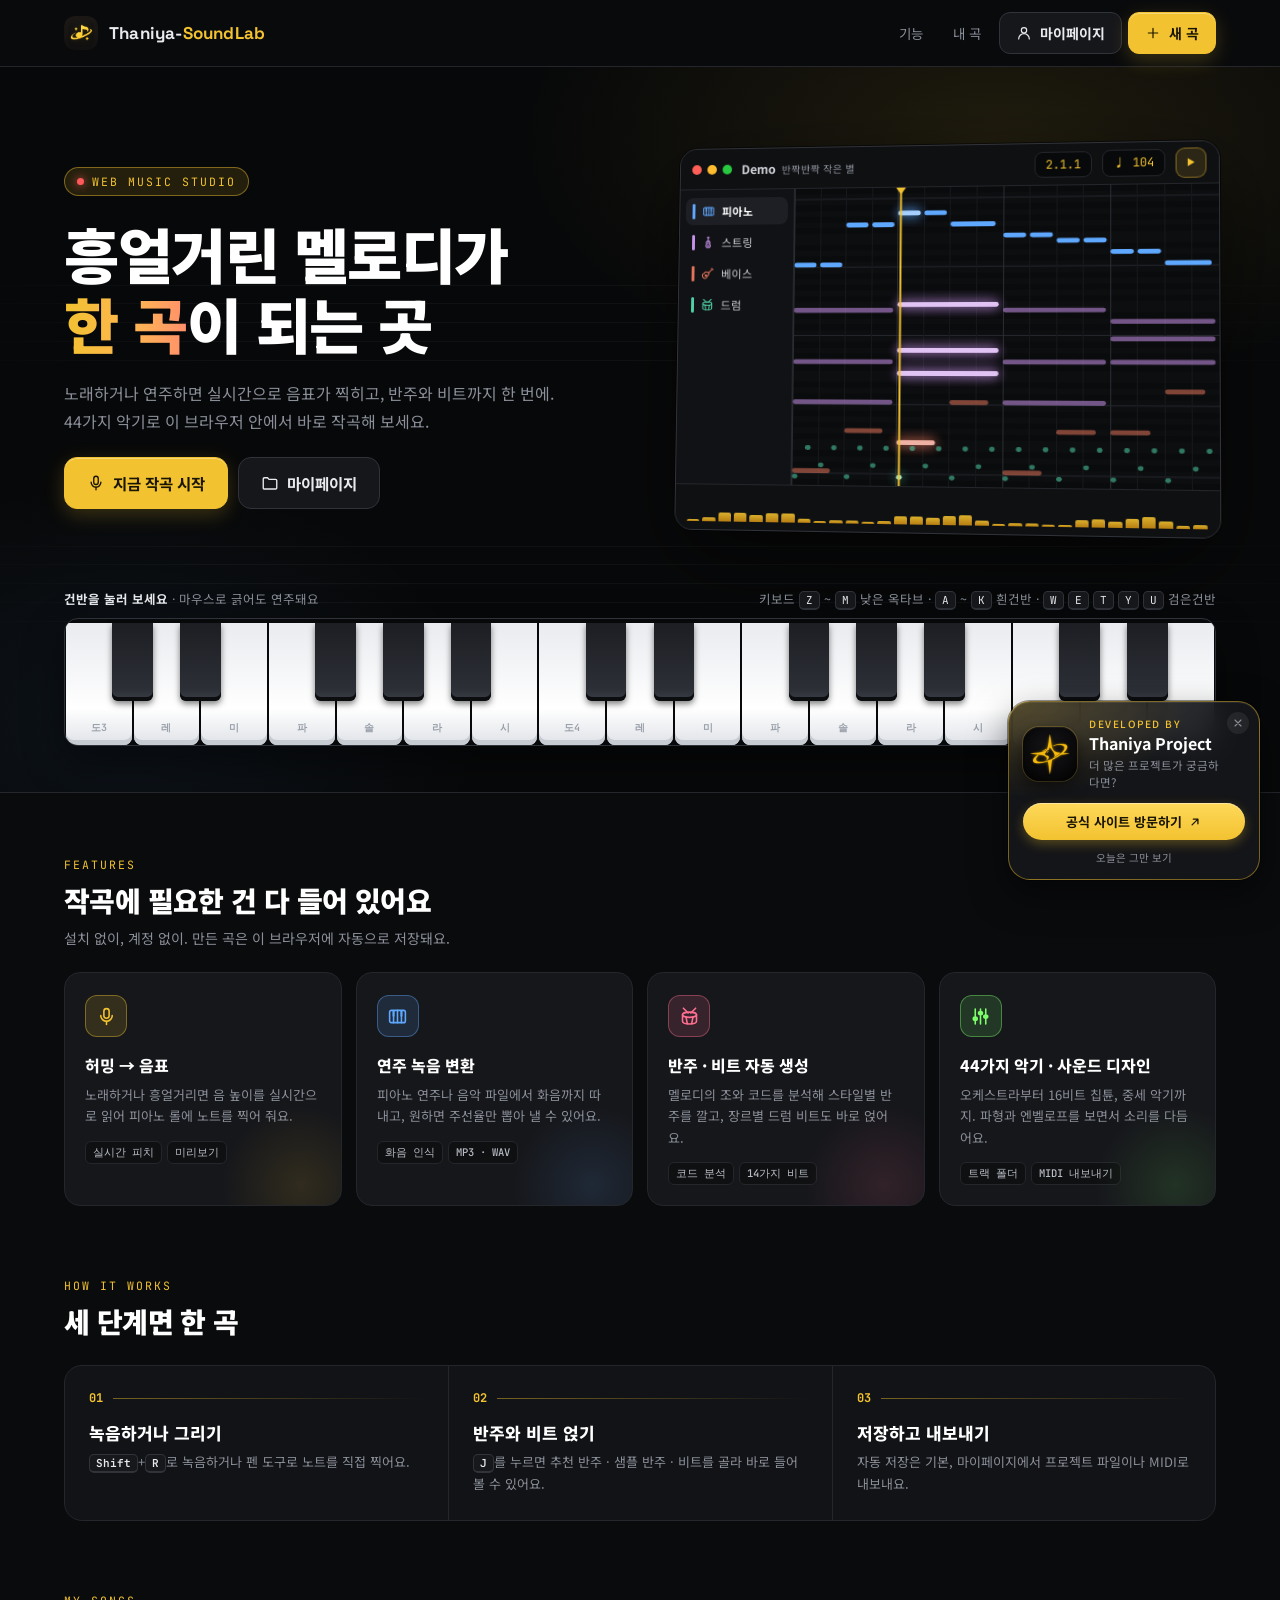
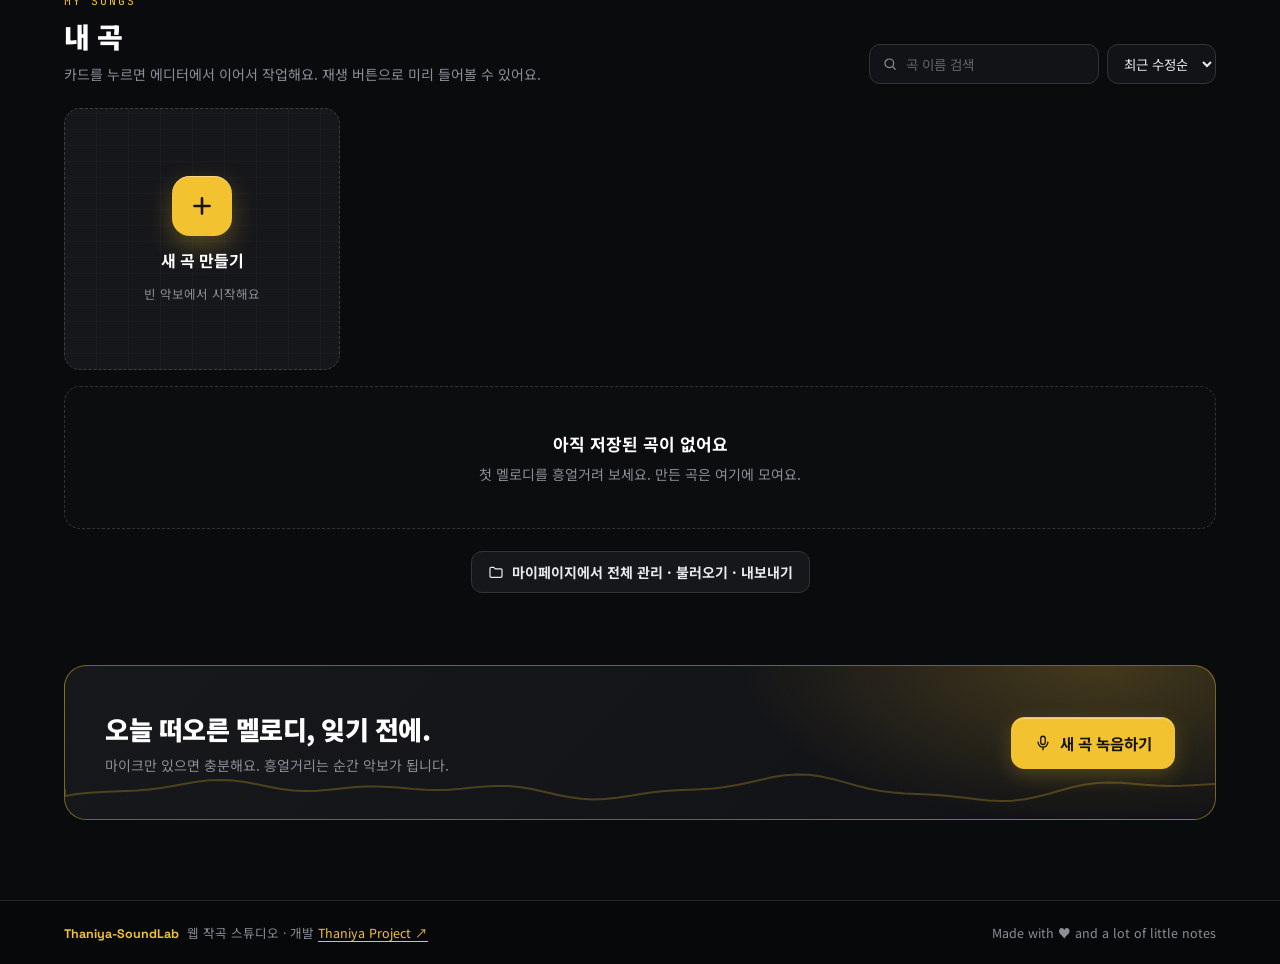
==== index.html @ 7ddb5ee6 "모바일 UI 개편" ====
<!DOCTYPE html>
<html lang="ko">
<head>
  <meta charset="UTF-8">
  <meta name="viewport" content="width=device-width, initial-scale=1.0">
  <title>Thaniya-SoundLab - 흥얼거림이 곡이 되는 곳</title>
  <link rel="icon" href="./Asset/icon.png" type="image/png">
  <link rel="preconnect" href="https://fonts.googleapis.com">
  <link rel="preconnect" href="https://fonts.gstatic.com" crossorigin>
  <link href="https://fonts.googleapis.com/css2?family=Noto+Sans+KR:wght@400;500;700;900&family=Space+Grotesk:wght@500;700&family=JetBrains+Mono:wght@500;700&display=swap" rel="stylesheet">
  <style>
    :root {
      --bg: #0a0b0d;
      --bg-deep: #070809;
      --panel: #121316;
      --card: #16171b;
      --card-2: #1c1e23;
      --line: #24262b;
      --line-2: #30333a;
      --text: #e8eaee;
      --muted: #8a8f99;
      --accent: #f2c230;
      --accent-2: #ffd95a;
      --accent-dim: rgba(242, 194, 48, 0.12);
      --accent-line: rgba(242, 194, 48, 0.45);
      --accent-ink: #1a1500;
      --c-keys: #5fa8ff;
      --c-str: #c792ea;
      --c-wind: #5ed6d0;
      --c-pluck: #ffb454;
      --c-synth: #ff6f91;
      --c-chip: #7cff6b;
      --font-display: 'Space Grotesk', 'Noto Sans KR', sans-serif;
      --font-body: 'Noto Sans KR', system-ui, -apple-system, 'Segoe UI', sans-serif;
      --font-mono: 'JetBrains Mono', ui-monospace, SFMono-Regular, Menlo, monospace;
    }

    * { box-sizing: border-box; margin: 0; padding: 0; }
    html { scroll-behavior: smooth; }
    body {
      background: var(--bg);
      color: var(--text);
      font-family: var(--font-body);
      min-height: 100vh;
      display: flex;
      flex-direction: column;
      -webkit-font-smoothing: antialiased;
      overflow-x: hidden;
      user-select: none; -webkit-user-select: none;
    }
    input, textarea, [contenteditable] { user-select: text; -webkit-user-select: text; }
    img, svg { -webkit-user-drag: none; }
    button { font-family: inherit; }
    a { color: inherit; }
    svg.i { width: 18px; height: 18px; fill: none; stroke: currentColor; stroke-width: 1.8; stroke-linecap: round; stroke-linejoin: round; display: block; flex: none; }

    ::-webkit-scrollbar { width: 10px; height: 10px; }
    ::-webkit-scrollbar-track { background: var(--bg-deep); }
    ::-webkit-scrollbar-thumb { background: #2a2d33; border-radius: 10px; border: 2px solid var(--bg-deep); }
    ::-webkit-scrollbar-thumb:hover { background: #3a3e46; }

    /* ---------- NAV ---------- */
    .nav {
      position: sticky; top: 0; z-index: 50;
      background: rgba(10, 11, 13, 0.78);
      backdrop-filter: blur(14px); -webkit-backdrop-filter: blur(14px);
      border-bottom: 1px solid var(--line);
    }
    .nav-inner {
      max-width: 1200px; margin: 0 auto; padding: 12px 24px;
      display: flex; align-items: center; justify-content: space-between; gap: 16px;
    }
    .brand { display: flex; align-items: center; gap: 11px; text-decoration: none; }
    .logo-box {
      width: 34px; height: 34px; border-radius: 10px; display: grid; place-items: center;
      background: var(--accent); color: var(--accent-ink);
      box-shadow: 0 0 0 1px rgba(0,0,0,.4), 0 6px 18px rgba(242,194,48,.25);
    }
    .logo-box, .logo-img-host { position: relative; overflow: hidden; }
    .logo-box.has-img { background: none; box-shadow: none; }
    .logo-img { position: absolute; inset: 0; width: 100%; height: 100%; object-fit: contain; }
    .logo-box svg.i { width: 20px; height: 20px; stroke-width: 2.3; }
    .brand-name { font-family: var(--font-display); font-weight: 700; font-size: 17px; letter-spacing: .2px; }
    .brand-name span { color: var(--accent); }
    .nav-links { display: flex; align-items: center; gap: 6px; }
    .nav-link {
      padding: 8px 12px; border-radius: 9px; font-size: 13.5px; color: var(--muted);
      text-decoration: none; transition: color .15s, background .15s;
    }
    .nav-link:hover { color: var(--text); background: #16181c; }

    /* ---------- BUTTONS ---------- */
    .btn {
      display: inline-flex; align-items: center; justify-content: center; gap: 8px;
      padding: 10px 16px; border-radius: 11px; font-size: 14px; font-weight: 700;
      text-decoration: none; cursor: pointer; white-space: nowrap;
      border: 1px solid var(--line-2); background: var(--card); color: var(--text);
      transition: transform .12s ease, background .15s, border-color .15s, box-shadow .15s;
    }
    .btn:hover { background: var(--card-2); border-color: #3c4048; }
    .btn:active { transform: translateY(1px); }
    .btn svg.i { width: 16px; height: 16px; }
    .btn-primary {
      background: var(--accent); color: var(--accent-ink); border-color: var(--accent);
      box-shadow: 0 6px 20px rgba(242,194,48,.22), inset 0 1px 0 rgba(255,255,255,.35);
    }
    .btn-primary:hover { background: var(--accent-2); border-color: var(--accent-2); box-shadow: 0 8px 26px rgba(242,194,48,.35), inset 0 1px 0 rgba(255,255,255,.35); }
    .btn-lg { padding: 14px 22px; font-size: 15.5px; border-radius: 13px; }
    .btn-lg svg.i { width: 18px; height: 18px; }

    /* ---------- HERO ---------- */
    .hero {
      position: relative; overflow: hidden;
      border-bottom: 1px solid var(--line);
      background:
        radial-gradient(800px 420px at 78% 10%, rgba(242,194,48,.10), transparent 60%),
        radial-gradient(600px 400px at 10% 90%, rgba(95,168,255,.07), transparent 60%),
        var(--bg-deep);
    }
    /* 오선지 배경 */
    .staff { position: absolute; inset: 0; pointer-events: none; opacity: .55; }
    .staff i {
      position: absolute; left: -5%; right: -5%; height: 1px;
      background: linear-gradient(90deg, transparent, rgba(255,255,255,.07) 20%, rgba(255,255,255,.07) 80%, transparent);
    }
    .floaters { position: absolute; inset: 0; pointer-events: none; }
    .floater {
      position: absolute; opacity: 0; color: var(--accent);
      animation: floatUp linear infinite;
    }
    .floater svg.i { width: 100%; height: 100%; stroke-width: 1.6; }
    @keyframes floatUp {
      0%   { transform: translateY(40px) rotate(-8deg); opacity: 0; }
      15%  { opacity: .45; }
      85%  { opacity: .35; }
      100% { transform: translateY(-280px) rotate(10deg); opacity: 0; }
    }

    .hero-inner {
      position: relative; max-width: 1200px; margin: 0 auto;
      padding: 76px 24px 56px;
      display: grid; grid-template-columns: 1.02fr 1fr; gap: 48px; align-items: center;
    }
    .hero-inner > * { min-width: 0; }
    .hero-copy { display: flex; flex-direction: column; align-items: flex-start; gap: 22px; }
    .eyebrow {
      display: inline-flex; align-items: center; gap: 8px;
      font-family: var(--font-mono); font-size: 11.5px; letter-spacing: 2px; color: var(--accent);
      padding: 6px 12px; border-radius: 30px; background: var(--accent-dim); border: 1px solid var(--accent-line);
    }
    .eyebrow .rec-dot { width: 7px; height: 7px; border-radius: 50%; background: #ff5a5a; box-shadow: 0 0 10px #ff5a5a; animation: blink 1.4s ease-in-out infinite; }
    @keyframes blink { 50% { opacity: .25; } }
    .hero-title {
      font-size: clamp(36px, 5.2vw, 60px); line-height: 1.16; font-weight: 900; letter-spacing: -1.5px; color: #fff;
    }
    .hero-title em {
      font-style: normal;
      background: linear-gradient(90deg, var(--accent), #ffb454 60%, #ff8f6b);
      -webkit-background-clip: text; background-clip: text; color: transparent;
    }
    .hero-desc { max-width: 500px; font-size: 16px; line-height: 1.75; color: var(--muted); }
    .hero-actions { display: flex; gap: 10px; flex-wrap: wrap; }


    /* 데모 DAW 창 */
    .daw {
      position: relative; border-radius: 18px; overflow: hidden;
      background: var(--panel); border: 1px solid var(--line-2);
      box-shadow: 0 30px 80px rgba(0,0,0,.55), 0 0 0 1px rgba(0,0,0,.6), inset 0 1px 0 rgba(255,255,255,.04);
      transform: perspective(1400px) rotateY(-7deg) rotateX(3deg);
      transition: transform .5s cubic-bezier(.2,.8,.2,1);
    }
    .daw:hover { transform: perspective(1400px) rotateY(-2deg) rotateX(1deg); }
    .daw-bar {
      display: flex; align-items: center; gap: 10px; height: 42px; padding: 0 12px;
      border-bottom: 1px solid var(--line); background: #0f1012;
    }
    .dots { display: flex; gap: 6px; }
    .dots i { width: 10px; height: 10px; border-radius: 50%; background: #2a2c31; }
    .dots i:nth-child(1) { background: #ff5f57; } .dots i:nth-child(2) { background: #febc2e; } .dots i:nth-child(3) { background: #28c840; }
    .daw-title { font-size: 12.5px; font-weight: 700; color: #cfd2d8; }
    .daw-title small { color: var(--muted); font-weight: 400; margin-left: 6px; }
    .daw-bar .sp { flex: 1; }
    .lcd {
      font-family: var(--font-mono); font-size: 12px; color: var(--accent);
      padding: 4px 10px; border-radius: 8px; background: #08090a; border: 1px solid var(--line);
    }
    .daw-play {
      width: 30px; height: 30px; border-radius: 9px; border: 1px solid var(--accent-line);
      background: var(--accent-dim); color: var(--accent); display: grid; place-items: center; cursor: pointer;
      transition: background .15s, color .15s;
    }
    .daw-play:hover, .daw-play.on { background: var(--accent); color: var(--accent-ink); }
    .daw-play svg.i { width: 13px; height: 13px; }
    .daw-body { display: grid; grid-template-columns: 120px 1fr; height: 300px; }
    .daw-tracks { border-right: 1px solid var(--line); padding: 8px 6px; display: flex; flex-direction: column; gap: 4px; background: #111215; }
    .dtrk { display: flex; align-items: center; gap: 7px; padding: 6px 7px; border-radius: 8px; font-size: 11.5px; color: #c9ccd2; }
    .dtrk.on { background: #1d1f24; color: #fff; font-weight: 700; }
    .dtrk .sw { width: 3px; height: 16px; border-radius: 2px; }
    .dtrk svg.i { width: 14px; height: 14px; }
    .daw-roll { position: relative; }
    .daw-roll canvas { position: absolute; inset: 0; width: 100%; height: 100%; display: block; }
    .eq {
      display: flex; align-items: flex-end; gap: 3px; height: 46px; padding: 8px 12px;
      border-top: 1px solid var(--line); background: #0f1012;
    }
    .eq i { flex: 1; border-radius: 2px 2px 0 0; background: linear-gradient(180deg, var(--accent), #c98a12); height: 10%; transition: height .08s linear; opacity: .9; }

    /* 건반 */
    .piano-wrap { position: relative; max-width: 1200px; margin: 0 auto; padding: 0 24px 46px; }
    .piano-head { display: flex; align-items: center; justify-content: space-between; gap: 12px; margin-bottom: 10px; font-size: 12.5px; color: var(--muted); }
    .piano-head b { color: var(--text); font-weight: 700; }
    .piano-head kbd {
      font-family: var(--font-mono); font-size: 11px; padding: 1px 6px; border-radius: 5px;
      background: #16181c; border: 1px solid var(--line-2); border-bottom-width: 2px; color: var(--text);
    }
    .piano {
      position: relative; height: 128px; display: flex; user-select: none; touch-action: none;
      border-radius: 14px; overflow: hidden; border: 1px solid var(--line-2);
      box-shadow: 0 16px 40px rgba(0,0,0,.45), inset 0 3px 0 #08090a;
      background: #08090a; padding-top: 4px;
    }
    .wk {
      flex: 1; position: relative; margin: 0 1px; border-radius: 0 0 8px 8px; cursor: pointer;
      background: linear-gradient(180deg, #e9ebef, #fff 70%, #dfe2e7);
      box-shadow: inset 0 -5px 0 #c7cbd2;
      display: flex; align-items: flex-end; justify-content: center; padding-bottom: 10px;
      font: 600 10px var(--font-mono); color: #9aa0aa;
      transition: background .06s;
    }
    .wk.down { background: linear-gradient(180deg, #ffe58a, var(--accent)); box-shadow: inset 0 -2px 0 #c98a12; color: #6b5200; }
    .bk {
      position: absolute; top: 4px; height: 62%; z-index: 2; border-radius: 0 0 6px 6px; cursor: pointer;
      background: linear-gradient(180deg, #1c1e23, #2c2f36 85%, #3a3e46);
      box-shadow: inset 0 -4px 0 #0c0d0f, 0 3px 6px rgba(0,0,0,.5);
    }
    .bk.down { background: linear-gradient(180deg, #8a6a10, var(--accent)); box-shadow: inset 0 -2px 0 #6b5200; }
    .wk .lb { pointer-events: none; }

    /* ---------- MAIN ---------- */
    main { flex: 1; width: 100%; max-width: 1200px; margin: 0 auto; padding: 64px 24px 80px; display: flex; flex-direction: column; gap: 72px; }
    .section-head { display: flex; align-items: flex-end; justify-content: space-between; gap: 20px; flex-wrap: wrap; margin-bottom: 24px; }
    .kicker { font-family: var(--font-mono); font-size: 11.5px; letter-spacing: 2px; color: var(--accent); margin-bottom: 8px; }
    .section-title { font-size: 28px; font-weight: 900; letter-spacing: -.6px; color: #fff; }
    .section-sub { margin-top: 8px; font-size: 14px; color: var(--muted); }

    /* 기능 */
    .features { display: grid; grid-template-columns: repeat(4, 1fr); gap: 14px; }
    .feat {
      position: relative; overflow: hidden; padding: 22px 20px 20px; border-radius: 16px;
      background: var(--card); border: 1px solid var(--line);
      transition: transform .18s ease, border-color .18s ease;
    }
    .feat:hover { transform: translateY(-4px); border-color: var(--line-2); }
    .feat::after {
      content: ''; position: absolute; inset: auto -40px -60px auto; width: 160px; height: 160px; border-radius: 50%;
      background: radial-gradient(circle, var(--fc, var(--accent)), transparent 70%); opacity: .12;
    }
    .feat-ic {
      width: 42px; height: 42px; border-radius: 12px; display: grid; place-items: center; margin-bottom: 16px;
      color: var(--fc, var(--accent)); background: color-mix(in srgb, var(--fc, var(--accent)) 14%, transparent);
      border: 1px solid color-mix(in srgb, var(--fc, var(--accent)) 40%, transparent);
    }
    .feat-ic svg.i { width: 21px; height: 21px; }
    .feat h3 { font-size: 16px; font-weight: 800; margin-bottom: 7px; color: #fff; }
    .feat p { font-size: 13px; line-height: 1.65; color: var(--muted); }
    .feat .tagline { margin-top: 14px; display: flex; gap: 5px; flex-wrap: wrap; }
    .feat .tagline span { font: 500 10.5px var(--font-mono); color: #b8bcc4; padding: 3px 7px; border-radius: 6px; background: #0f1012; border: 1px solid var(--line); }

    /* 흐름 */
    .flow { display: grid; grid-template-columns: repeat(3, 1fr); gap: 0; border-radius: 18px; overflow: hidden; border: 1px solid var(--line); background: var(--panel); }
    .step { padding: 24px 24px 26px; position: relative; }
    .step + .step { border-left: 1px solid var(--line); }
    .step-no { font: 700 12px var(--font-mono); color: var(--accent); margin-bottom: 14px; display: flex; align-items: center; gap: 10px; }
    .step-no::after { content: ''; flex: 1; height: 1px; background: linear-gradient(90deg, var(--accent-line), transparent); }
    .step h4 { font-size: 17px; font-weight: 800; color: #fff; margin-bottom: 6px; }
    .step p { font-size: 13px; color: var(--muted); line-height: 1.65; }
    .step kbd { font: 600 11px var(--font-mono); padding: 1px 6px; border-radius: 5px; background: #16181c; border: 1px solid var(--line-2); border-bottom-width: 2px; color: var(--text); }

    /* 곡 갤러리 */
    .tools { display: flex; gap: 8px; flex-wrap: wrap; align-items: center; }
    .search-box {
      display: flex; align-items: center; gap: 8px; height: 40px; padding: 0 12px; width: 230px;
      background: var(--panel); border: 1px solid var(--line-2); border-radius: 11px; color: var(--muted);
      transition: border-color .15s, box-shadow .15s;
    }
    .search-box:focus-within { border-color: var(--accent-line); box-shadow: 0 0 0 3px var(--accent-dim); }
    .search-box svg.i { width: 16px; height: 16px; }
    .search-box input { flex: 1; min-width: 0; background: none; border: 0; outline: none; color: var(--text); font: 13.5px var(--font-body); }
    .search-box input::placeholder { color: #5f646d; }
    .select {
      height: 40px; padding: 0 12px; border-radius: 11px; cursor: pointer;
      background: var(--panel); border: 1px solid var(--line-2); color: var(--text); font: 13.5px var(--font-body); outline: none;
    }
    .select:focus { border-color: var(--accent-line); }

    .song-grid { display: grid; grid-template-columns: repeat(auto-fill, minmax(250px, 1fr)); gap: 16px; }
    .song, .song-new {
      position: relative; display: flex; flex-direction: column; border-radius: 16px; overflow: hidden;
      background: var(--card); border: 1px solid var(--line); text-decoration: none; color: inherit; cursor: pointer;
      transition: transform .16s ease, border-color .16s ease, box-shadow .16s ease;
      animation: popIn .45s cubic-bezier(.2,.8,.2,1) backwards;
    }
    @keyframes popIn { from { opacity: 0; transform: translateY(14px); } to { opacity: 1; transform: none; } }
    .song:hover { transform: translateY(-4px); border-color: var(--accent-line); box-shadow: 0 18px 40px rgba(0,0,0,.45), 0 0 0 1px var(--accent-dim); }
    .song.cur { border-color: rgba(242,194,48,.35); }
    .thumb { position: relative; height: 138px; background: #0d0e10; border-bottom: 1px solid var(--line); }
    .thumb canvas { width: 100%; height: 100%; display: block; }
    .thumb .ph { position: absolute; top: 0; bottom: 0; width: 2px; background: var(--accent); box-shadow: 0 0 10px var(--accent); display: none; }
    .song.playing .thumb .ph { display: block; }
    .s-play {
      position: absolute; right: 12px; bottom: -18px; z-index: 2;
      width: 40px; height: 40px; border-radius: 50%; display: grid; place-items: center; cursor: pointer;
      background: var(--accent); color: var(--accent-ink); border: 3px solid var(--card);
      box-shadow: 0 6px 16px rgba(0,0,0,.45);
      transform: scale(.85); opacity: 0; transition: transform .15s, opacity .15s, background .15s;
    }
    .s-play svg.i { width: 14px; height: 14px; }
    .song:hover .s-play, .song.playing .s-play { transform: none; opacity: 1; }
    .s-play:hover { background: var(--accent-2); }
    .badge {
      position: absolute; top: 10px; left: 10px; font: 700 10px var(--font-mono); padding: 3px 8px; border-radius: 20px;
      color: var(--accent); background: rgba(10,11,13,.75); border: 1px solid var(--accent-line); backdrop-filter: blur(4px);
    }
    .meta { padding: 14px 16px 15px; display: flex; flex-direction: column; gap: 7px; }
    .meta-title { font-size: 15.5px; font-weight: 800; color: #fff; overflow: hidden; text-overflow: ellipsis; white-space: nowrap; padding-right: 40px; }
    .meta-row { display: flex; gap: 6px; flex-wrap: wrap; }
    .chip { font: 500 10.5px var(--font-mono); padding: 3px 7px; border-radius: 6px; color: #b8bcc4; background: #0f1012; border: 1px solid var(--line); display: inline-flex; align-items: center; gap: 4px; }
    .chip svg.i { width: 11px; height: 11px; }
    .meta-foot { display: flex; align-items: center; justify-content: space-between; gap: 8px; font-size: 11.5px; color: var(--muted); }
    .inst-dots { display: flex; }
    .inst-dots i { width: 18px; height: 18px; border-radius: 50%; border: 2px solid var(--card); margin-left: -5px; display: grid; place-items: center; }
    .inst-dots i:first-child { margin-left: 0; }

    .song-new {
      align-items: center; justify-content: center; gap: 12px; min-height: 262px; border-style: dashed; border-color: #3a3d44;
      background: repeating-linear-gradient(90deg, transparent 0 31px, rgba(255,255,255,.025) 31px 32px), repeating-linear-gradient(0deg, transparent 0 15px, rgba(255,255,255,.025) 15px 16px), var(--card);
    }
    .song-new:hover { border-color: var(--accent); transform: translateY(-4px); box-shadow: 0 18px 40px rgba(242,194,48,.08); }
    .plus {
      width: 60px; height: 60px; border-radius: 18px; display: grid; place-items: center;
      background: var(--accent); color: var(--accent-ink);
      box-shadow: 0 10px 26px rgba(242,194,48,.3), inset 0 1px 0 rgba(255,255,255,.4);
      transition: transform .2s cubic-bezier(.2,.8,.2,1.4);
    }
    .song-new:hover .plus { transform: rotate(90deg) scale(1.05); }
    .plus svg.i { width: 26px; height: 26px; stroke-width: 2.4; }
    .song-new b { font-size: 16px; color: #fff; }
    .song-new span { font-size: 12.5px; color: var(--muted); }

    .empty {
      grid-column: 1 / -1; display: flex; flex-direction: column; align-items: center; gap: 8px;
      padding: 44px 20px; text-align: center; color: var(--muted); font-size: 14px;
      border: 1px dashed var(--line-2); border-radius: 16px; background: rgba(255,255,255,.012);
    }
    .empty strong { font-size: 17px; color: #fff; }
    .more-row { display: flex; justify-content: center; margin-top: 22px; }

    /* CTA */
    .cta {
      position: relative; overflow: hidden; border-radius: 22px; padding: 44px 40px;
      display: flex; align-items: center; justify-content: space-between; gap: 24px; flex-wrap: wrap;
      background: radial-gradient(600px 260px at 90% 0%, rgba(242,194,48,.22), transparent 60%), linear-gradient(135deg, #17181c, #111215);
      border: 1px solid var(--accent-line);
    }
    .cta h2 { font-size: 26px; font-weight: 900; letter-spacing: -.5px; color: #fff; }
    .cta p { margin-top: 8px; font-size: 14px; color: var(--muted); }
    .cta .wave { position: absolute; right: 0; bottom: 0; left: 0; height: 60px; opacity: .25; pointer-events: none; }

    /* ---------- FOOTER ---------- */
    footer { border-top: 1px solid var(--line); background: var(--bg-deep); }
    .footer-inner {
      max-width: 1200px; margin: 0 auto; padding: 22px 24px;
      display: flex; justify-content: space-between; align-items: center; flex-wrap: wrap; gap: 10px;
      font-size: 12.5px; color: var(--muted);
    }
    .footer-inner b { font-family: var(--font-display); color: var(--accent); }
    .footer-link { color: var(--accent); text-decoration: underline; text-underline-offset: 3px; }
    .footer-link:hover { color: #fff; }

    /* ---------- THANIYA POPUP ---------- */
    .tp-popup {
      position: fixed; right: 20px; bottom: 20px; z-index: 100; width: 252px; padding: 14px 14px 12px; border-radius: 22px;
      color: var(--text);
      background: radial-gradient(120% 90% at 0% 0%, rgba(242,194,48,0.22), transparent 60%), rgba(22, 23, 27, 0.92);
      backdrop-filter: blur(14px); -webkit-backdrop-filter: blur(14px);
      border: 1px solid var(--accent-line);
      box-shadow: 0 14px 36px rgba(0,0,0,0.5), 0 0 0 1px rgba(0,0,0,0.4), inset 0 1px 0 rgba(255,255,255,0.08);
      opacity: 0; transform: translateY(16px) scale(.96); pointer-events: none;
      transition: opacity .3s ease, transform .4s cubic-bezier(.2,.9,.3,1.25);
    }
    .tp-popup.show { opacity: 1; transform: none; pointer-events: auto; }
    .tp-close {
      position: absolute; top: 10px; right: 10px; width: 22px; height: 22px; display: grid; place-items: center;
      border: 0; border-radius: 50%; cursor: pointer; color: var(--muted); background: rgba(255,255,255,0.07);
      transition: background .15s ease, color .15s ease;
    }
    .tp-close svg.i { width: 12px; height: 12px; stroke-width: 2.2; }
    .tp-close:hover { background: rgba(255,255,255,0.16); color: #fff; }
    .tp-head { display: flex; align-items: center; gap: 12px; padding-right: 18px; }
    .tp-logo-wrap {
      flex: none; width: 54px; height: 54px; display: grid; place-items: center; border-radius: 16px;
      background: radial-gradient(circle at 50% 40%, #17171b, #000);
      box-shadow: 0 6px 16px rgba(0,0,0,0.5), 0 0 0 1px rgba(242,194,48,0.25), inset 0 1px 0 rgba(255,255,255,0.06);
      color: var(--accent); font: 700 22px var(--font-display);
    }
    .tp-logo { width: 44px; height: 44px; object-fit: contain; }
    .tp-text { min-width: 0; display: flex; flex-direction: column; gap: 3px; }
    .tp-eyebrow { font-size: 10px; font-weight: 500; letter-spacing: 1.5px; color: var(--accent); text-transform: uppercase; }
    .tp-title { font-size: 16px; font-weight: 700; color: #fff; line-height: 1.2; }
    .tp-desc { font-size: 11.5px; line-height: 1.5; color: var(--muted); }
    .tp-go {
      display: flex; align-items: center; justify-content: center; gap: 6px; margin-top: 12px; padding: 9px 14px; border-radius: 999px;
      font-size: 13px; font-weight: 700; text-decoration: none; color: var(--accent-ink);
      background: linear-gradient(180deg, var(--accent-2), var(--accent));
      box-shadow: 0 4px 12px rgba(242,194,48,0.3), inset 0 1px 0 rgba(255,255,255,0.4);
      transition: transform .15s ease, box-shadow .15s ease;
    }
    .tp-go svg.i { width: 14px; height: 14px; stroke-width: 2.2; }
    .tp-go:hover { transform: translateY(-1px); box-shadow: 0 6px 16px rgba(242,194,48,0.45), inset 0 1px 0 rgba(255,255,255,0.4); }
    .tp-skip { display: block; margin: 8px auto 0; padding: 2px 6px; background: none; border: 0; cursor: pointer; font-size: 10.5px; color: var(--muted); }
    .tp-skip:hover { color: var(--text); }

    /* ---------- RESPONSIVE ---------- */
    @media (max-width: 980px) {
      .hero-inner { grid-template-columns: 1fr; padding-top: 56px; gap: 36px; }
      .daw { transform: none; }
      .features { grid-template-columns: repeat(2, 1fr); }
    }
    @media (max-width: 640px) {
      .nav-inner { padding: 10px 16px; }
      .nav-link.hide-sm, .btn.hide-sm { display: none; }
      .hero-inner { padding: 40px 16px 36px; }
      .piano-wrap { padding: 0 16px 36px; }
      .piano { height: 104px; }
      .wk .lb { display: none; }
      .wk.c .lb { display: inline; font-size: 9px; }
      .piano-head .keys-hint { display: none; }
      main { padding: 44px 16px 60px; gap: 56px; }
      .features { grid-template-columns: 1fr; }
      .flow { grid-template-columns: 1fr; }
      .step + .step { border-left: 0; border-top: 1px solid var(--line); }
      .search-box { width: 100%; }
      .tools { width: 100%; }
      .select { flex: 1; }
      .daw-body { grid-template-columns: 1fr; height: 230px; }
      .daw-tracks { display: none; }
      .daw-title small, .daw-bar .lcd + .lcd { display: none; }
      .hero-title { letter-spacing: -1px; }
      .cta { padding: 32px 22px; }
      .tp-popup { right: 12px; bottom: 12px; width: min(252px, calc(100vw - 24px)); }
    }
    /* ---------- 모바일 보강 ---------- */
    @media (max-width: 640px) {
      .nav-inner { padding: 10px max(14px, env(safe-area-inset-left)); }
      .brand-name { font-size: 15px; }
      .logo-box { width: 30px; height: 30px; }
      .nav-links .btn { padding: 8px 12px; font-size: 13px; }
      .hero-inner { gap: 28px; }
      .hero-title { font-size: clamp(30px, 9vw, 40px); }
      .hero-desc { font-size: 14px; line-height: 1.7; }
      .hero-desc br { display: none; }
      .hero-actions { width: 100%; }
      .hero-actions .btn { flex: 1 1 0; padding: 13px 10px; font-size: 14px; }
      .daw-body { height: 200px; }
      .eq { height: 38px; }
      .piano { height: 96px; }
      .section-title { font-size: 22px; }
      .section-head { margin-bottom: 18px; }
      .feat { padding: 18px 16px; }
      .step { padding: 18px 18px 20px; }
      .song-grid { grid-template-columns: repeat(2, minmax(0, 1fr)); gap: 10px; }
      .thumb { height: 100px; }
      .meta { padding: 11px 11px 12px; gap: 6px; }
      .meta-title { font-size: 13.5px; padding-right: 0; }
      .chip { font-size: 9.5px; padding: 2px 5px; }
      .meta-row .chip:nth-child(n+3) { display: none; }
      .s-play { opacity: 1; transform: none; width: 36px; height: 36px; right: 8px; bottom: -16px; }
      .song-new { min-height: 190px; }
      .plus { width: 48px; height: 48px; border-radius: 14px; }
      .more-row .btn { width: 100%; white-space: normal; text-align: center; font-size: 13px; }
      .cta { padding: 26px 18px; }
      .cta h2 { font-size: 20px; }
      .cta .btn { width: 100%; }
      .footer-inner { padding: 18px 16px; flex-direction: column; align-items: flex-start; }
      .tp-popup { width: min(236px, calc(100vw - 24px)); }
    }
    @media (max-width: 360px) { .song-grid { grid-template-columns: 1fr; } }
    @media (hover: none) { .feat:hover, .song:hover, .song-new:hover { transform: none; } .s-play { opacity: 1; transform: none; } }

    @media (prefers-reduced-motion: reduce) {
      *, *::before, *::after { animation: none !important; transition: none !important; }
    }
  </style>
</head>
<body>

  <nav class="nav">
    <div class="nav-inner">
      <a href="./index.html" class="brand" aria-label="Thaniya-SoundLab 홈">
        <span class="logo-box" data-icon="logo" data-logo></span>
        <span class="brand-name">Thaniya-<span>SoundLab</span></span>
      </a>
      <div class="nav-links">
        <a href="#features" class="nav-link hide-sm">기능</a>
        <a href="#songs" class="nav-link hide-sm">내 곡</a>
        <a href="#" class="btn hide-sm" data-go="mypage"><span data-icon="user"></span>마이페이지</a>
        <a href="#" class="btn btn-primary" data-go="new"><span data-icon="plus"></span>새 곡</a>
      </div>
    </div>
  </nav>

  <header class="hero">
    <div class="staff" id="staff"></div>
    <div class="floaters" id="floaters"></div>
    <div class="hero-inner">
      <div class="hero-copy">
        <span class="eyebrow"><span class="rec-dot"></span>WEB MUSIC STUDIO</span>
        <h1 class="hero-title">흥얼거린 멜로디가<br><em>한 곡</em>이 되는 곳</h1>
        <p class="hero-desc">
          노래하거나 연주하면 실시간으로 음표가 찍히고, 반주와 비트까지 한 번에.<br>
          44가지 악기로 이 브라우저 안에서 바로 작곡해 보세요.
        </p>
        <div class="hero-actions">
          <a href="#" class="btn btn-primary btn-lg" data-go="new"><span data-icon="mic"></span>지금 작곡 시작</a>
          <a href="#" class="btn btn-lg" data-go="mypage"><span data-icon="folder"></span>마이페이지</a>
        </div>
      </div>

      <div class="daw" id="daw">
        <div class="daw-bar">
          <div class="dots"><i></i><i></i><i></i></div>
          <span class="daw-title">Demo<small>반짝반짝 작은 별</small></span>
          <span class="sp"></span>
          <span class="lcd" id="lcd">1.1.1</span>
          <span class="lcd">♩ 104</span>
          <button class="daw-play" id="demoPlay" title="데모 들어보기"><span data-icon="play"></span></button>
        </div>
        <div class="daw-body">
          <div class="daw-tracks" id="dawTracks"></div>
          <div class="daw-roll"><canvas id="demoRoll"></canvas></div>
        </div>
        <div class="eq" id="eq"></div>
      </div>
    </div>

    <div class="piano-wrap">
      <div class="piano-head">
        <span><b>건반을 눌러 보세요</b> · 마우스로 긁어도 연주돼요</span>
        <span class="keys-hint">키보드 <kbd>Z</kbd> ~ <kbd>M</kbd> 낮은 옥타브 · <kbd>A</kbd> ~ <kbd>K</kbd> 흰건반 · <kbd>W</kbd> <kbd>E</kbd> <kbd>T</kbd> <kbd>Y</kbd> <kbd>U</kbd> 검은건반</span>
      </div>
      <div class="piano" id="piano"></div>
    </div>
  </header>

  <main>
    <section id="features">
      <div class="section-head">
        <div>
          <div class="kicker">FEATURES</div>
          <h2 class="section-title">작곡에 필요한 건 다 들어 있어요</h2>
          <p class="section-sub">설치 없이, 계정 없이. 만든 곡은 이 브라우저에 자동으로 저장돼요.</p>
        </div>
      </div>
      <div class="features">
        <div class="feat" style="--fc: var(--accent)">
          <div class="feat-ic"><span data-icon="mic"></span></div>
          <h3>허밍 → 음표</h3>
          <p>노래하거나 흥얼거리면 음 높이를 실시간으로 읽어 피아노 롤에 노트를 찍어 줘요.</p>
          <div class="tagline"><span>실시간 피치</span><span>미리보기</span></div>
        </div>
        <div class="feat" style="--fc: var(--c-keys)">
          <div class="feat-ic"><span data-icon="keys"></span></div>
          <h3>연주 녹음 변환</h3>
          <p>피아노 연주나 음악 파일에서 화음까지 따내고, 원하면 주선율만 뽑아 낼 수 있어요.</p>
          <div class="tagline"><span>화음 인식</span><span>MP3 · WAV</span></div>
        </div>
        <div class="feat" style="--fc: var(--c-synth)">
          <div class="feat-ic"><span data-icon="drum"></span></div>
          <h3>반주 · 비트 자동 생성</h3>
          <p>멜로디의 조와 코드를 분석해 스타일별 반주를 깔고, 장르별 드럼 비트도 바로 얹어요.</p>
          <div class="tagline"><span>코드 분석</span><span>14가지 비트</span></div>
        </div>
        <div class="feat" style="--fc: var(--c-chip)">
          <div class="feat-ic"><span data-icon="sliders"></span></div>
          <h3>44가지 악기 · 사운드 디자인</h3>
          <p>오케스트라부터 16비트 칩튠, 중세 악기까지. 파형과 엔벨로프를 보면서 소리를 다듬어요.</p>
          <div class="tagline"><span>트랙 폴더</span><span>MIDI 내보내기</span></div>
        </div>
      </div>
    </section>

    <section>
      <div class="section-head">
        <div>
          <div class="kicker">HOW IT WORKS</div>
          <h2 class="section-title">세 단계면 한 곡</h2>
        </div>
      </div>
      <div class="flow">
        <div class="step"><div class="step-no">01</div><h4>녹음하거나 그리기</h4><p><kbd>Shift</kbd>+<kbd>R</kbd>로 녹음하거나 펜 도구로 노트를 직접 찍어요.</p></div>
        <div class="step"><div class="step-no">02</div><h4>반주와 비트 얹기</h4><p><kbd>J</kbd>를 누르면 추천 반주 · 샘플 반주 · 비트를 골라 바로 들어볼 수 있어요.</p></div>
        <div class="step"><div class="step-no">03</div><h4>저장하고 내보내기</h4><p>자동 저장은 기본, 마이페이지에서 프로젝트 파일이나 MIDI로 내보내요.</p></div>
      </div>
    </section>

    <section id="songs">
      <div class="section-head">
        <div>
          <div class="kicker">MY SONGS</div>
          <h2 class="section-title">내 곡</h2>
          <p class="section-sub">카드를 누르면 에디터에서 이어서 작업해요. 재생 버튼으로 미리 들어볼 수 있어요.</p>
        </div>
        <div class="tools">
          <label class="search-box"><span data-icon="search"></span><input type="search" id="searchInput" placeholder="곡 이름 검색" autocomplete="off"></label>
          <select id="sortSelect" class="select" aria-label="정렬">
            <option value="updated">최근 수정순</option>
            <option value="created">만든 순</option>
            <option value="name">이름순</option>
          </select>
        </div>
      </div>
      <div class="song-grid" id="songGrid"></div>
      <div class="more-row"><a href="#" class="btn" data-go="mypage"><span data-icon="folder"></span>마이페이지에서 전체 관리 · 불러오기 · 내보내기</a></div>
    </section>

    <section class="cta">
      <div>
        <h2>오늘 떠오른 멜로디, 잊기 전에.</h2>
        <p>마이크만 있으면 충분해요. 흥얼거리는 순간 악보가 됩니다.</p>
      </div>
      <a href="#" class="btn btn-primary btn-lg" data-go="new"><span data-icon="mic"></span>새 곡 녹음하기</a>
      <svg class="wave" viewBox="0 0 1200 60" preserveAspectRatio="none"><path id="ctaWave" fill="none" stroke="#f2c230" stroke-width="2"/></svg>
    </section>
  </main>

  <footer>
    <div class="footer-inner">
      <span><b>Thaniya-SoundLab</b>&nbsp; 웹 작곡 스튜디오 · 개발 <a class="footer-link" href="https://thaniya.co.kr/" target="_blank" rel="noopener noreferrer">Thaniya Project ↗</a></span>
      <span>Made with ♥ and a lot of little notes</span>
    </div>
  </footer>

  <!-- Thaniya Project 안내 팝업 -->
  <aside class="tp-popup" id="tpPopup" role="dialog" aria-label="Thaniya Project 소개" aria-hidden="true">
    <button type="button" class="tp-close" id="tpClose" aria-label="팝업 닫기"><span data-icon="x"></span></button>
    <div class="tp-head">
      <div class="tp-logo-wrap" id="tpLogoWrap">
        <img src="./Asset/ThaniyaLogo.png" class="tp-logo" alt="Thaniya Project 로고" onerror="this.parentNode.textContent='T'">
      </div>
      <div class="tp-text">
        <span class="tp-eyebrow">Developed by</span>
        <h2 class="tp-title">Thaniya Project</h2>
        <p class="tp-desc">더 많은 프로젝트가 궁금하다면?</p>
      </div>
    </div>
    <a class="tp-go" id="tpGo" href="https://thaniya.co.kr/" target="_blank" rel="noopener noreferrer">공식 사이트 방문하기 <span data-icon="arrow"></span></a>
    <button type="button" class="tp-skip" id="tpSkip">오늘은 그만 보기</button>
  </aside>

<script>
(() => {
'use strict';
// 에디터 파일 (같은 폴더)
const APP = './humming-composer.html';

const $ = id => document.getElementById(id);
const el = (tag, cls, text) => { const e = document.createElement(tag); if (cls) e.className = cls; if (text != null) e.textContent = text; return e; };

// ───────── 아이콘 (에디터와 같은 라인 스타일) ─────────
const ICON = {
  logo: '<path d="M2.5 12h2.5l2-5 3 10 3-14 3 13 2-4h3"/>',
  plus: '<path d="M12 5v14M5 12h14"/>',
  play: '<path d="M7 4.5v15l12.5-7.5z" fill="currentColor" stroke="none"/>',
  stop: '<rect x="6" y="6" width="12" height="12" rx="1.5" fill="currentColor" stroke="none"/>',
  mic: '<rect x="9" y="3" width="6" height="11" rx="3"/><path d="M5.5 11a6.5 6.5 0 0 0 13 0"/><path d="M12 17.5V21"/>',
  user: '<circle cx="12" cy="8" r="4"/><path d="M4 21a8 8 0 0 1 16 0"/>',
  folder: '<path d="M3 6.5A1.5 1.5 0 0 1 4.5 5h4.2l2 2.2h8.8a1.5 1.5 0 0 1 1.5 1.5v9.8a1.5 1.5 0 0 1-1.5 1.5h-15A1.5 1.5 0 0 1 3 18.5z"/>',
  search: '<circle cx="11" cy="11" r="6.5"/><path d="M20 20l-4.3-4.3"/>',
  x: '<path d="M6 6l12 12M18 6L6 18"/>',
  arrow: '<path d="M7 17L17 7M9 7h8v8"/>',
  keys: '<rect x="3" y="5" width="18" height="14" rx="2"/><path d="M12 5v14M7.5 12v7M16.5 12v7"/><rect x="6.2" y="5" width="2.6" height="7" rx=".6" fill="currentColor" stroke="none"/><rect x="15.2" y="5" width="2.6" height="7" rx=".6" fill="currentColor" stroke="none"/>',
  drum: '<ellipse cx="12" cy="10" rx="8" ry="3"/><path d="M4 10v7.5c0 1.7 3.6 3 8 3s8-1.3 8-3V10"/><path d="M8 12.6l1.5 7.6M16 12.6l-1.5 7.6"/><path d="M5 2.5l5.5 5.5M19 2.5l-5.5 5.5"/>',
  sliders: '<path d="M6 3.5v17M12 3.5v17M18 3.5v17"/><rect x="3.8" y="13" width="4.4" height="3.2" rx="1" fill="currentColor"/><rect x="9.8" y="6.5" width="4.4" height="3.2" rx="1" fill="currentColor"/><rect x="15.8" y="10.5" width="4.4" height="3.2" rx="1" fill="currentColor"/>',
  violin: '<path d="M12 9.5c-2 0-3.5.8-3.5 2.6 0 1 .8 1.5.8 2.4s-1.3 1.4-1.3 3c0 2 1.8 3.5 4 3.5s4-1.5 4-3.5c0-1.6-1.3-2.1-1.3-3s.8-1.4.8-2.4c0-1.8-1.5-2.6-3.5-2.6z"/><path d="M12 2.5v13M10.5 18.5h3M10.4 3.2h3.2"/>',
  guitar: '<path d="M14 10l6-6"/><path d="M18.8 2.8l2.4 2.4"/><path d="M10.5 9.5c-1-1-3.5-.5-4.5 1.5-.6 1.2-2.5 1-3.3 2.6-1.2 2.4.5 5.7 3.2 6.6 2.4.8 4.6-.8 4.8-2.7.2-1.5 1.8-2 2.5-3.1 1.1-1.8.6-3.9-.5-4.6z"/><circle cx="8.6" cy="15.4" r="1.4"/>',
  note: '<path d="M9 18V5l11-2v13"/><circle cx="6" cy="18" r="3"/><circle cx="17" cy="16" r="3"/>',
  note1: '<path d="M10 17.5V4l7 3"/><circle cx="7" cy="17.5" r="3" fill="currentColor"/>',
  clock: '<circle cx="12" cy="12" r="8.5"/><path d="M12 7.5V12l3 2"/>',
  layers: '<path d="M12 3l9 4.5-9 4.5-9-4.5z"/><path d="M3 12l9 4.5 9-4.5"/><path d="M3 16.5L12 21l9-4.5"/>',
};
const svg = n => `<svg class="i" viewBox="0 0 24 24">${ICON[n] || ICON.note}</svg>`;
document.querySelectorAll('[data-icon]').forEach(e => e.innerHTML = svg(e.dataset.icon));
// 로고: ./Asset/icon.png (없으면 기본 아이콘 유지)
document.querySelectorAll('[data-logo]').forEach(box => {
  const img = new Image(); img.className = 'logo-img'; img.alt = ''; img.draggable = false;
  img.onload = () => { box.innerHTML = ''; box.appendChild(img); box.classList.add('has-img'); };
  img.src = './Asset/icon.png';
});

// ───────── 이동 ─────────
function go(kind, id) {
  stopAll();
  if (kind === 'new') location.href = APP + '?new=1';
  else if (kind === 'mypage') location.href = APP + '#mypage';
  else if (kind === 'open') location.href = APP + '?open=' + encodeURIComponent(id);
}
document.querySelectorAll('[data-go]').forEach(a => a.addEventListener('click', e => { e.preventDefault(); go(a.dataset.go); }));

// ───────── 오디오 (데모 · 건반 · 곡 미리듣기) ─────────
let ac = null, master = null, analyser = null;
function AC() {
  if (!ac) {
    ac = new (window.AudioContext || window.webkitAudioContext)();
    const comp = ac.createDynamicsCompressor(); comp.threshold.value = -16; comp.ratio.value = 4;
    master = ac.createGain(); master.gain.value = 0.55;
    analyser = ac.createAnalyser(); analyser.fftSize = 128; analyser.smoothingTimeConstant = 0.75;
    master.connect(comp); comp.connect(analyser); analyser.connect(ac.destination);
    // 짧은 잔향
    const len = ac.sampleRate * 1.6, ir = ac.createBuffer(2, len, ac.sampleRate);
    for (let ch = 0; ch < 2; ch++) { const d = ir.getChannelData(ch); for (let i = 0; i < len; i++) d[i] = (Math.random() * 2 - 1) * Math.pow(1 - i / len, 3); }
    const conv = ac.createConvolver(); conv.buffer = ir; const wet = ac.createGain(); wet.gain.value = 0.22;
    master.connect(conv); conv.connect(wet); wet.connect(comp);
  }
  if (ac.state === 'suspended') ac.resume();
  return ac;
}
const voices = new Set();
const mtof = m => 440 * Math.pow(2, (m - 69) / 12);
// 피아노 · 벨 느낌의 간단한 합성음
function pluck(m, when, dur, vel = 1, kind = 'keys') {
  const a = AC(), g = a.createGain(), f = a.createBiquadFilter();
  f.type = 'lowpass'; f.frequency.setValueAtTime(Math.min(16000, mtof(m) * (kind === 'bass' ? 4 : 9)), when);
  f.frequency.setTargetAtTime(mtof(m) * 2.2, when, 0.25);
  const o1 = a.createOscillator(), o2 = a.createOscillator();
  o1.type = kind === 'pad' ? 'sawtooth' : 'triangle'; o2.type = kind === 'bass' ? 'square' : 'sine';
  o1.frequency.value = mtof(m); o2.frequency.value = mtof(m) * (kind === 'bass' ? 0.5 : 2); o2.detune.value = 4;
  const g2 = a.createGain(); g2.gain.value = kind === 'bass' ? 0.25 : 0.18;
  o1.connect(f); o2.connect(g2); g2.connect(f); f.connect(g); g.connect(master);
  const peak = 0.32 * vel * (kind === 'pad' ? 0.35 : 1), att = kind === 'pad' ? 0.08 : 0.006, sus = kind === 'pad' ? 0.8 : 0.25;
  g.gain.setValueAtTime(0, when);
  g.gain.linearRampToValueAtTime(peak, when + att);
  g.gain.setTargetAtTime(peak * sus, when + att, kind === 'pad' ? 0.3 : 0.35);
  const end = when + Math.max(dur, 0.08);
  g.gain.setTargetAtTime(0, end, kind === 'pad' ? 0.25 : 0.12);
  const v = { o: [o1, o2], g };
  o1.start(when); o2.start(when); o1.stop(end + 1.2); o2.stop(end + 1.2);
  voices.add(v); o1.onended = () => voices.delete(v);
  return v;
}
function hit(p, when, vel = 1) {   // 드럼 (GM 번호 대략)
  const a = AC(), g = a.createGain(); g.connect(master);
  if (p === 35 || p === 36) {
    const o = a.createOscillator(); o.type = 'sine';
    o.frequency.setValueAtTime(140, when); o.frequency.exponentialRampToValueAtTime(42, when + 0.14);
    g.gain.setValueAtTime(0.9 * vel, when); g.gain.exponentialRampToValueAtTime(0.001, when + 0.3);
    o.connect(g); o.start(when); o.stop(when + 0.32); return;
  }
  const len = a.sampleRate * 0.3, buf = a.createBuffer(1, len, a.sampleRate), d = buf.getChannelData(0);
  for (let i = 0; i < len; i++) d[i] = Math.random() * 2 - 1;
  const n = a.createBufferSource(); n.buffer = buf; const f = a.createBiquadFilter();
  const hat = [42, 44, 46, 49, 51, 57, 70].includes(p);
  f.type = hat ? 'highpass' : 'bandpass'; f.frequency.value = hat ? 7000 : 1800;
  const dec = hat ? (p === 46 || p === 49 ? 0.25 : 0.05) : 0.16;
  g.gain.setValueAtTime((hat ? 0.22 : 0.5) * vel, when); g.gain.exponentialRampToValueAtTime(0.001, when + dec);
  n.connect(f); f.connect(g); n.start(when); n.stop(when + dec + 0.02);
}
function stopAll() {
  stopDemo(); stopSong();
  if (!ac) return;
  voices.forEach(v => { try { v.g.gain.cancelScheduledValues(ac.currentTime); v.g.gain.setTargetAtTime(0, ac.currentTime, 0.03); } catch (e) {} });
}

// ───────── 히어로 장식: 오선지 · 떠다니는 음표 ─────────
(function decorate() {
  const st = $('staff');
  [0, 1, 2, 3, 4].forEach(i => { const l = document.createElement('i'); l.style.top = `${30 + i * 2.6}%`; st.appendChild(l); });
  [0, 1, 2, 3, 4].forEach(i => { const l = document.createElement('i'); l.style.top = `${66 + i * 2.6}%`; st.appendChild(l); });
  const wrap = $('floaters'), colors = ['#f2c230', '#5fa8ff', '#ff6f91', '#7cff6b', '#c792ea'];
  for (let i = 0; i < 16; i++) {
    const f = el('div', 'floater'); f.innerHTML = svg(i % 2 ? 'note' : 'note1');
    f.style.left = `${Math.random() * 100}%`; f.style.top = `${40 + Math.random() * 55}%`;
    f.style.color = colors[i % colors.length];
    const s = [14, 18, 24][Math.floor(Math.random() * 3)]; f.style.width = f.style.height = s + 'px';
    f.style.animationDuration = `${7 + Math.random() * 6}s`; f.style.animationDelay = `${Math.random() * 7}s`;
    wrap.appendChild(f);
  }
})();

// ───────── 데모 DAW ─────────
// 반짝반짝 작은 별 (전래 동요, 공개 저작물) — 16분음표 단위
const BPM = 104, SPS = 60 / BPM / 4;
const DEMO_TRACKS = [
  { id: 1, name: '피아노', color: '#5fa8ff', icon: 'keys', kind: 'keys' },
  { id: 2, name: '스트링', color: '#c792ea', icon: 'violin', kind: 'pad' },
  { id: 3, name: '베이스', color: '#e0735a', icon: 'guitar', kind: 'bass' },
  { id: 4, name: '드럼', color: '#4fd1a5', icon: 'drum', kind: 'drum' },
];
const DEMO = (() => {
  const N = [];
  const mel = [60,60,67,67,69,69,67,0, 65,65,64,64,62,62,60,0, 67,67,65,65,64,64,62,0, 67,67,65,65,64,64,62,0];
  mel.forEach((p, i) => { if (p) N.push({ p: p + 12, s: i * 4, l: (i % 8 === 6) ? 7 : 3.6, t: 1 }); });
  const chords = [[48,55,64],[53,57,65],[48,55,64],[55,59,62], [48,55,64],[53,57,65],[55,59,62],[48,55,64]];
  const roots  = [36, 41, 36, 43, 36, 41, 43, 36];
  chords.forEach((c, b) => {
    c.forEach(p => N.push({ p, s: b * 16, l: 15.5, t: 2 }));
    N.push({ p: roots[b], s: b * 16, l: 6, t: 3 }, { p: roots[b] + 7, s: b * 16 + 8, l: 6, t: 3 });
    for (let k = 0; k < 16; k += 2) N.push({ p: k % 8 === 0 ? 36 : k % 8 === 4 ? 38 : 42, s: b * 16 + k, l: 1, t: 4, drum: true });
  });
  return N;
})();
const DEMO_LEN = 128;
const tracksBox = $('dawTracks');
DEMO_TRACKS.forEach((t, i) => {
  const r = el('div', 'dtrk' + (i === 0 ? ' on' : '')); r.innerHTML = `<span class="sw" style="background:${t.color}"></span>${svg(t.icon)}<span>${t.name}</span>`;
  r.querySelector('svg').style.color = t.color; tracksBox.appendChild(r);
});
const eq = $('eq'); const EQN = 32; for (let i = 0; i < EQN; i++) eq.appendChild(document.createElement('i'));
const eqBars = [...eq.children];

const roll = $('demoRoll'); const rc = roll.getContext('2d');
let demo = { playing: false, t0: 0, next: 0, raf: 0 }, idlePos = 0, lastFrame = performance.now();
function sizeCanvas(cv) {
  const r = window.devicePixelRatio || 1, w = cv.clientWidth, h = cv.clientHeight;
  if (cv.width !== Math.round(w * r) || cv.height !== Math.round(h * r)) { cv.width = Math.round(w * r); cv.height = Math.round(h * r); }
  const c = cv.getContext('2d'); c.setTransform(r, 0, 0, r, 0, 0); return [w, h];
}
function drawDemo(pos) {
  const [w, h] = sizeCanvas(roll), c = rc;
  const lo = 34, hi = 86, rows = hi - lo, rh = h / rows, view = 64, sw = w / view;
  const start = Math.max(0, Math.min(DEMO_LEN - view, pos - view * 0.35));
  c.fillStyle = '#0d0e10'; c.fillRect(0, 0, w, h);
  for (let p = lo; p < hi; p++) {
    const y = (hi - 1 - p) * rh;
    if ([1, 3, 6, 8, 10].includes(p % 12)) { c.fillStyle = '#0a0b0c'; c.fillRect(0, y, w, rh); }
    if (p % 12 === 0) { c.fillStyle = '#23262c'; c.fillRect(0, y + rh - 1, w, 1); }
  }
  for (let s = Math.ceil(start / 4) * 4; s < start + view; s += 4) {
    const x = (s - start) * sw; c.fillStyle = s % 16 === 0 ? '#2a2d33' : '#16181b'; c.fillRect(Math.round(x), 0, 1, h);
  }
  for (const n of DEMO) {
    if (n.s + n.l < start || n.s > start + view) continue;
    const tr = DEMO_TRACKS[n.t - 1], x = (n.s - start) * sw, y = (hi - 1 - Math.max(lo, Math.min(hi - 1, n.drum ? (n.p === 42 ? 40 : n.p === 38 ? 37 : 35) : n.p))) * rh;
    const on = pos >= n.s && pos < n.s + n.l;
    c.globalAlpha = n.t === 1 ? 1 : 0.55;
    c.fillStyle = tr.color;
    if (on) { c.shadowColor = tr.color; c.shadowBlur = 12; c.globalAlpha = 1; }
    const rr = Math.min(3, rh / 2);
    c.beginPath(); c.roundRect ? c.roundRect(x + 0.5, y + 0.5, Math.max(2, n.l * sw - 1), Math.max(2, rh - 1), rr) : c.rect(x + 0.5, y + 0.5, Math.max(2, n.l * sw - 1), Math.max(2, rh - 1)); c.fill();
    if (on) { c.fillStyle = 'rgba(255,255,255,.45)'; c.fill(); }
    c.shadowBlur = 0; c.globalAlpha = 1;
  }
  const px = (pos - start) * sw;
  c.fillStyle = '#f2c230'; c.fillRect(px - 1, 0, 2, h);
  c.beginPath(); c.moveTo(px - 5, 0); c.lineTo(px + 5, 0); c.lineTo(px, 7); c.fill();
  const bar = Math.floor(pos / 16) + 1, beat = Math.floor(pos % 16 / 4) + 1, six = Math.floor(pos % 4) + 1;
  $('lcd').textContent = `${bar}.${beat}.${six}`;
}
function eqTick(now) {
  if (analyser && (demo.playing || songPlay)) {
    const d = new Uint8Array(analyser.frequencyBinCount); analyser.getByteFrequencyData(d);
    eqBars.forEach((b, i) => { const v = d[Math.floor(i * 1.6) + 1] / 255; b.style.height = Math.max(6, v * 100) + '%'; });
  } else {
    eqBars.forEach((b, i) => { const v = 0.18 + 0.14 * Math.sin(now / 420 + i * 0.55) + 0.08 * Math.sin(now / 170 + i * 1.7); b.style.height = Math.max(6, v * 100) + '%'; });
  }
}
function frame(now) {
  const dt = (now - lastFrame) / 1000; lastFrame = now;
  if (demo.playing) {
    const pos = (ac.currentTime - demo.t0) / SPS;
    while (demo.next < pos + 0.4 / SPS && demo.next < DEMO_LEN) {   // 앞쪽 0.4초 미리 예약
      const s = demo.next;
      for (const n of DEMO) if (n.s >= s && n.s < s + 1) {
        const when = demo.t0 + n.s * SPS;
        if (n.drum) hit(n.p, when, n.p === 42 ? 0.6 : 0.9); else pluck(n.p, when, n.l * SPS, n.t === 1 ? 1 : 0.8, DEMO_TRACKS[n.t - 1].kind);
      }
      demo.next++;
    }
    if (pos >= DEMO_LEN + 4) stopDemo(); else drawDemo(Math.min(pos, DEMO_LEN));
  } else {
    idlePos = (idlePos + dt / SPS * 0.5) % DEMO_LEN;   // 소리 없이 천천히 흐르는 미리보기
    drawDemo(idlePos);
  }
  eqTick(now); drawSongHeads(); drawCtaWave(now);
  requestAnimationFrame(frame);
}
function playDemo() {
  stopSong(); AC();
  demo = { playing: true, t0: ac.currentTime + 0.08, next: 0 };
  $('demoPlay').classList.add('on'); $('demoPlay').innerHTML = svg('stop'); $('demoPlay').title = '정지';
}
function stopDemo() {
  if (!demo.playing) return;
  demo.playing = false; idlePos = 0;
  $('demoPlay').classList.remove('on'); $('demoPlay').innerHTML = svg('play'); $('demoPlay').title = '데모 들어보기';
}
$('demoPlay').addEventListener('click', () => demo.playing ? stopAll() : playDemo());

// ───────── 연주 가능한 건반 (C4 ~ E5) ─────────
const piano = $('piano'), PLOW = 48, PHIGH = 76, SOL = ['도','도#','레','레#','미','파','파#','솔','솔#','라','라#','시'];
const BLACK = new Set([1, 3, 6, 8, 10]); const keyEls = {};
const whites = []; for (let m = PLOW; m <= PHIGH; m++) if (!BLACK.has(m % 12)) whites.push(m);
whites.forEach(m => { const k = el('div', 'wk' + (m % 12 === 0 ? ' c' : '')); k.dataset.m = m; const lb = el('span', 'lb', SOL[m % 12] + (m % 12 === 0 ? Math.floor(m / 12) - 1 : '')); k.appendChild(lb); piano.appendChild(k); keyEls[m] = k; });
function placeBlacks() {
  piano.querySelectorAll('.bk').forEach(b => b.remove());
  const W = piano.clientWidth / whites.length;
  for (let m = PLOW; m <= PHIGH; m++) if (BLACK.has(m % 12)) {
    const i = whites.indexOf(m - 1), b = el('div', 'bk'); b.dataset.m = m;
    b.style.left = ((i + 1) * W - W * 0.3) + 'px'; b.style.width = (W * 0.6) + 'px';
    piano.appendChild(b); keyEls[m] = b;
  }
}
placeBlacks(); window.addEventListener('resize', placeBlacks);
const held = new Map();
function keyOn(m) {
  if (held.has(m)) return; AC();
  const v = pluck(m, ac.currentTime + 0.005, 30, 0.9, 'keys');
  held.set(m, v); keyEls[m] && keyEls[m].classList.add('down');
}
function keyOff(m) {
  const v = held.get(m); if (!v) return; held.delete(m);
  try { v.g.gain.cancelScheduledValues(ac.currentTime); v.g.gain.setTargetAtTime(0, ac.currentTime, 0.18); v.o.forEach(o => o.stop(ac.currentTime + 1)); } catch (e) {}
  keyEls[m] && keyEls[m].classList.remove('down');
}
let mouseKey = null;
piano.addEventListener('pointerdown', e => { const k = e.target.closest('[data-m]'); if (!k) return; e.preventDefault(); piano.setPointerCapture(e.pointerId); mouseKey = +k.dataset.m; keyOn(mouseKey); });
piano.addEventListener('pointermove', e => {
  if (mouseKey == null) return;
  const k = document.elementFromPoint(e.clientX, e.clientY); const m = k && k.dataset && k.dataset.m ? +k.dataset.m : null;
  if (m !== mouseKey) { keyOff(mouseKey); mouseKey = m; if (m != null) keyOn(m); }
});
const release = () => { if (mouseKey != null) keyOff(mouseKey); mouseKey = null; };
piano.addEventListener('pointerup', release); piano.addEventListener('pointercancel', release);
const KB = { z: 48, x: 50, c: 52, v: 53, b: 55, n: 57, m: 59, a: 60, w: 61, s: 62, e: 63, d: 64, f: 65, t: 66, g: 67, y: 68, h: 69, u: 70, j: 71, k: 72, o: 73, l: 74, p: 75, ';': 76 };
document.addEventListener('keydown', e => {
  if (e.metaKey || e.ctrlKey || e.altKey || /input|select|textarea/i.test(e.target.tagName)) return;
  const m = KB[e.key.toLowerCase()]; if (m != null && !e.repeat) { keyOn(m); e.preventDefault(); }
});
document.addEventListener('keyup', e => { const m = KB[e.key.toLowerCase()]; if (m != null) keyOff(m); });
window.addEventListener('blur', () => [...held.keys()].forEach(keyOff));

// ───────── 내 곡 (에디터와 같은 저장소) ─────────
const LIB_KEY = 'hc-library', PROJ = id => 'hc-proj-' + id;
const lsGet = k => { try { return JSON.parse(localStorage.getItem(k)); } catch (e) { return null; } };
let songs = [];
function loadSongs() {
  const lib = lsGet(LIB_KEY);
  songs = (lib && Array.isArray(lib.items) ? lib.items : []).map(it => {
    const p = lsGet(PROJ(it.id)) || {};
    const notes = Array.isArray(p.notes) ? p.notes : [], tracks = Array.isArray(p.tracks) ? p.tracks : [];
    const end = notes.reduce((a, n) => Math.max(a, n.s + n.l), 0), bpm = p.bpm || 100;
    return { ...it, p, notes, tracks, bpm, sec: end * 60 / bpm / 4, cur: lib.cur === it.id };
  });
}
const fmtTime = s => `${Math.floor(s / 60)}:${String(Math.round(s % 60)).padStart(2, '0')}`;
function ago(t) {
  const d = (Date.now() - t) / 1000;
  if (d < 60) return '방금 전'; if (d < 3600) return `${Math.floor(d / 60)}분 전`; if (d < 86400) return `${Math.floor(d / 3600)}시간 전`;
  if (d < 86400 * 30) return `${Math.floor(d / 86400)}일 전`;
  const x = new Date(t); return `${x.getFullYear()}.${x.getMonth() + 1}.${x.getDate()}`;
}
function drawThumb(cv, s) {
  const [w, h] = sizeCanvas(cv), c = cv.getContext('2d');
  const g = c.createLinearGradient(0, 0, 0, h); g.addColorStop(0, '#111215'); g.addColorStop(1, '#0b0c0e'); c.fillStyle = g; c.fillRect(0, 0, w, h);
  if (!s.notes.length) {
    c.strokeStyle = '#1e2025'; for (let i = 0; i < 5; i++) { c.beginPath(); c.moveTo(16, h / 2 - 16 + i * 8 + .5); c.lineTo(w - 16, h / 2 - 16 + i * 8 + .5); c.stroke(); }
    c.fillStyle = '#5a5f68'; c.font = '600 12px "Noto Sans KR", sans-serif'; c.textAlign = 'center'; c.fillText('아직 비어 있는 곡', w / 2, h / 2 + 4); return null;
  }
  let end = 0, lo = 127, hi = 0;
  for (const n of s.notes) { end = Math.max(end, n.s + n.l); lo = Math.min(lo, n.p); hi = Math.max(hi, n.p); }
  lo -= 2; hi += 2; const span = Math.max(14, hi - lo), rowH = (h - 20) / span, sx = (w - 20) / Math.max(16, end);
  for (let b = 0; b <= end; b += 16) { c.fillStyle = '#1a1c20'; c.fillRect(Math.round(10 + b * sx), 0, 1, h); }
  const col = {}; s.tracks.forEach(t => col[t.id] = t.color || '#5fa8ff');
  for (const n of s.notes) {
    c.globalAlpha = 0.55 + 0.45 * (n.v ?? 1); c.fillStyle = col[n.t] || '#5fa8ff';
    c.fillRect(10 + n.s * sx, 10 + (hi - n.p) * rowH, Math.max(1.5, n.l * sx - 0.6), Math.max(1.5, rowH - 0.6));
  }
  c.globalAlpha = 1;
  return { sx, end };
}
function renderSongs() {
  stopSong();
  const grid = $('songGrid'), q = $('searchInput').value.trim().toLowerCase(), sort = $('sortSelect').value;
  let list = songs.filter(s => !q || (s.name || '').toLowerCase().includes(q));
  list.sort(sort === 'name' ? (a, b) => (a.name || '').localeCompare(b.name || '', 'ko') : sort === 'created' ? (a, b) => b.created - a.created : (a, b) => b.updated - a.updated);
  grid.innerHTML = '';
  const nw = el('a', 'song-new'); nw.href = '#'; nw.title = '새 곡 만들기';
  nw.innerHTML = `<div class="plus">${svg('plus')}</div><b>새 곡 만들기</b><span>빈 악보에서 시작해요</span>`;
  nw.addEventListener('click', e => { e.preventDefault(); go('new'); });
  grid.appendChild(nw);
  if (!songs.length) { grid.appendChild(Object.assign(el('div', 'empty'), { innerHTML: '<strong>아직 저장된 곡이 없어요</strong><span>첫 멜로디를 흥얼거려 보세요. 만든 곡은 여기에 모여요.</span>' })); return; }
  if (!list.length) { grid.appendChild(Object.assign(el('div', 'empty'), { innerHTML: '<strong>검색 결과가 없어요</strong><span>다른 이름으로 찾아보세요.</span>' })); return; }
  list.forEach((s, i) => {
    const card = el('div', 'song' + (s.cur ? ' cur' : '')); card.style.animationDelay = `${Math.min(i, 12) * 45}ms`;
    card.title = `'${s.name}' 열기`;
    const th = el('div', 'thumb'), cv = document.createElement('canvas'), ph = el('div', 'ph'); th.append(cv, ph);
    if (s.cur) th.appendChild(el('span', 'badge', '최근 편집'));
    const pb = el('button', 's-play'); pb.innerHTML = svg('play'); pb.title = '미리 듣기';
    th.appendChild(pb);
    const meta = el('div', 'meta');
    meta.appendChild(el('div', 'meta-title', s.name || '제목 없음'));
    const row = el('div', 'meta-row');
    row.innerHTML = `<span class="chip">${svg('layers')}트랙 ${s.tracks.length}</span><span class="chip">${svg('note1')}노트 ${s.notes.length}</span><span class="chip">♩${s.bpm}</span><span class="chip">${svg('clock')}${fmtTime(s.sec)}</span>`;
    meta.appendChild(row);
    const foot = el('div', 'meta-foot'), dots = el('div', 'inst-dots');
    s.tracks.slice(0, 6).forEach(t => { const d = document.createElement('i'); d.style.background = t.color || '#5fa8ff'; d.title = t.name; dots.appendChild(d); });
    foot.append(dots, el('span', null, ago(s.updated)));
    meta.appendChild(foot);
    card.append(th, meta);
    card.addEventListener('click', () => go('open', s.id));
    pb.addEventListener('click', e => { e.stopPropagation(); songPlay && songPlay.card === card ? stopAll() : playSong(s, card); });
    grid.appendChild(card);
    requestAnimationFrame(() => { card._geo = drawThumb(cv, s); });
  });
}
// 곡 미리듣기 (앞부분 최대 20초, 간단한 소리로)
let songPlay = null;
function playSong(s, card) {
  stopAll(); AC();
  if (!s.notes.length) return;
  const sps = 60 / s.bpm / 4, t0 = ac.currentTime + 0.08, limit = 20 / sps;
  const tmap = {}; s.tracks.forEach(t => tmap[t.id] = t);
  const audible = t => { const anySolo = s.tracks.some(x => x.solo); return t && (anySolo ? t.solo : !t.mute); };
  const list = s.notes.filter(n => n.s < limit && audible(tmap[n.t])).sort((a, b) => a.s - b.s);
  songPlay = { card, t0, sps, list, i: 0, inst: Object.fromEntries(s.tracks.map(t => [t.id, t.inst])), limit: Math.min(limit, s.notes.reduce((a, n) => Math.max(a, n.s + n.l), 0)) };
  card.classList.add('playing'); card.querySelector('.s-play').innerHTML = svg('stop');
}
function stopSong() {
  if (!songPlay) return;
  const c = songPlay.card; c.classList.remove('playing'); c.querySelector('.s-play').innerHTML = svg('play');
  songPlay = null;
}
function drawSongHeads() {
  if (!songPlay) return;
  const sp = songPlay, pos = (ac.currentTime - sp.t0) / sp.sps;
  while (sp.i < sp.list.length && sp.list[sp.i].s < pos + 0.4 / sp.sps) {
    const n = sp.list[sp.i++], when = Math.max(ac.currentTime, sp.t0 + n.s * sp.sps), k = sp.inst[n.t] || 'piano';
    if (k === 'drums') hit(n.p, when, n.v ?? 1);
    else pluck(n.p, when, n.l * sp.sps, (n.v ?? 1) * 0.8, /bass|chiptri|fmbass/.test(k) ? 'bass' : /strings|choir|chant|organ|snesstr|flutesus|synth/.test(k) ? 'pad' : 'keys');
  }
  const g = sp.card._geo, ph = sp.card.querySelector('.ph');
  if (g) ph.style.left = (10 + Math.min(pos, g.end) * g.sx) + 'px';
  if (pos > sp.limit + 2) stopAll();
}

// ───────── CTA 파형 ─────────
const ctaWave = $('ctaWave');
function drawCtaWave(now) {
  let d = 'M0 30';
  for (let x = 0; x <= 1200; x += 12) {
    const y = 30 + Math.sin(x / 60 + now / 600) * 12 * Math.sin(x / 300 + now / 2400) + Math.sin(x / 23 + now / 300) * 3;
    d += ` L${x} ${y.toFixed(1)}`;
  }
  ctaWave.setAttribute('d', d);
}

$('searchInput').addEventListener('input', renderSongs);
$('sortSelect').addEventListener('change', renderSongs);
// 다른 탭(에디터)에서 저장하면 바로 반영
window.addEventListener('storage', e => { if (e.key && e.key.startsWith('hc-')) { loadSongs(); renderSongs(); } });
window.addEventListener('pageshow', e => { if (e.persisted) { loadSongs(); renderSongs(); } });
loadSongs(); renderSongs();
requestAnimationFrame(frame);

// ───────── Thaniya Project 안내 팝업 ─────────
(function () {
  const KEY = 'tp_popup_hidden_until', popup = $('tpPopup');
  const hiddenNow = () => { try { return Date.now() < Number(localStorage.getItem(KEY) || 0); } catch (e) { return false; } };
  const open = () => { popup.classList.add('show'); popup.setAttribute('aria-hidden', 'false'); };
  const close = forToday => {
    popup.classList.remove('show'); popup.setAttribute('aria-hidden', 'true');
    if (forToday) { try { localStorage.setItem(KEY, String(Date.now() + 24 * 60 * 60 * 1000)); } catch (e) {} }
  };
  $('tpClose').addEventListener('click', () => close(false));
  $('tpSkip').addEventListener('click', () => close(true));
  $('tpGo').addEventListener('click', () => close(false));
  document.addEventListener('keydown', e => { if (e.key === 'Escape') { close(false); stopAll(); } });
  if (!hiddenNow()) setTimeout(open, 1200);
})();
})();
</script>
</body>
</html>
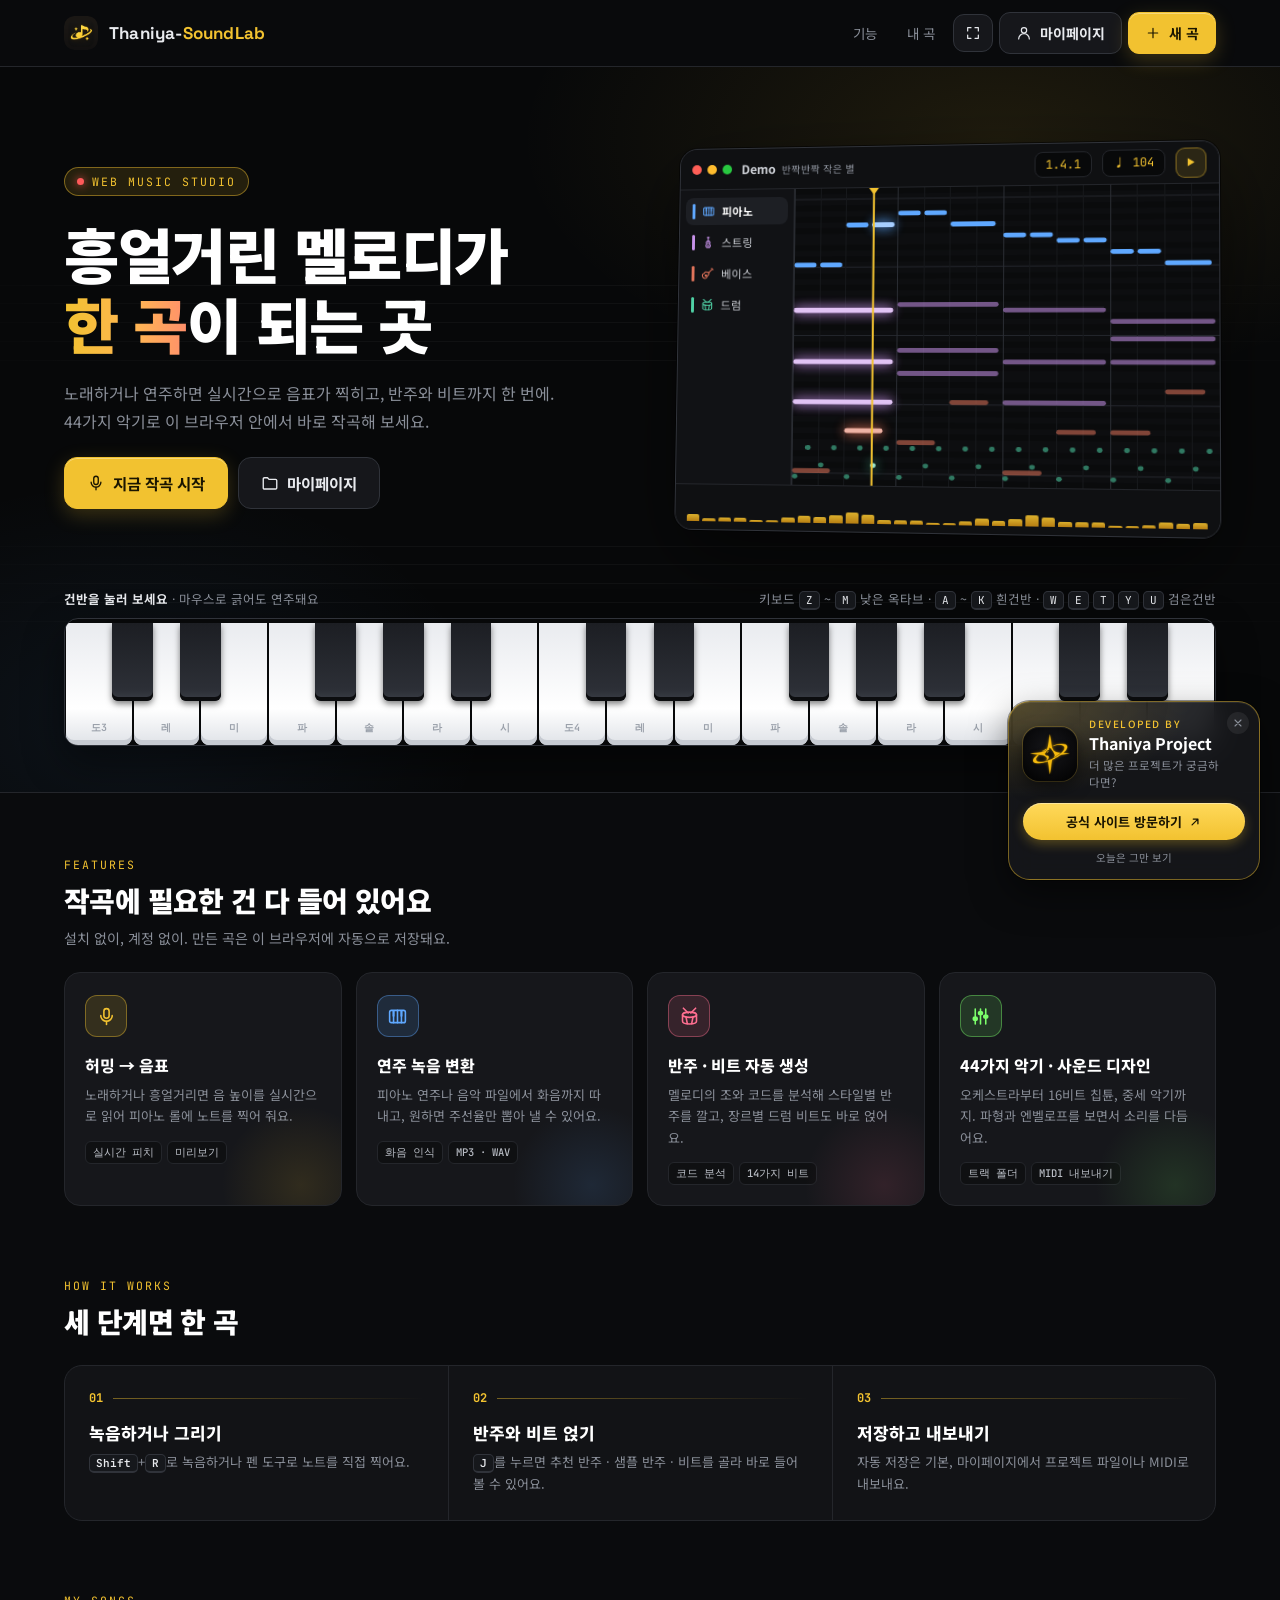
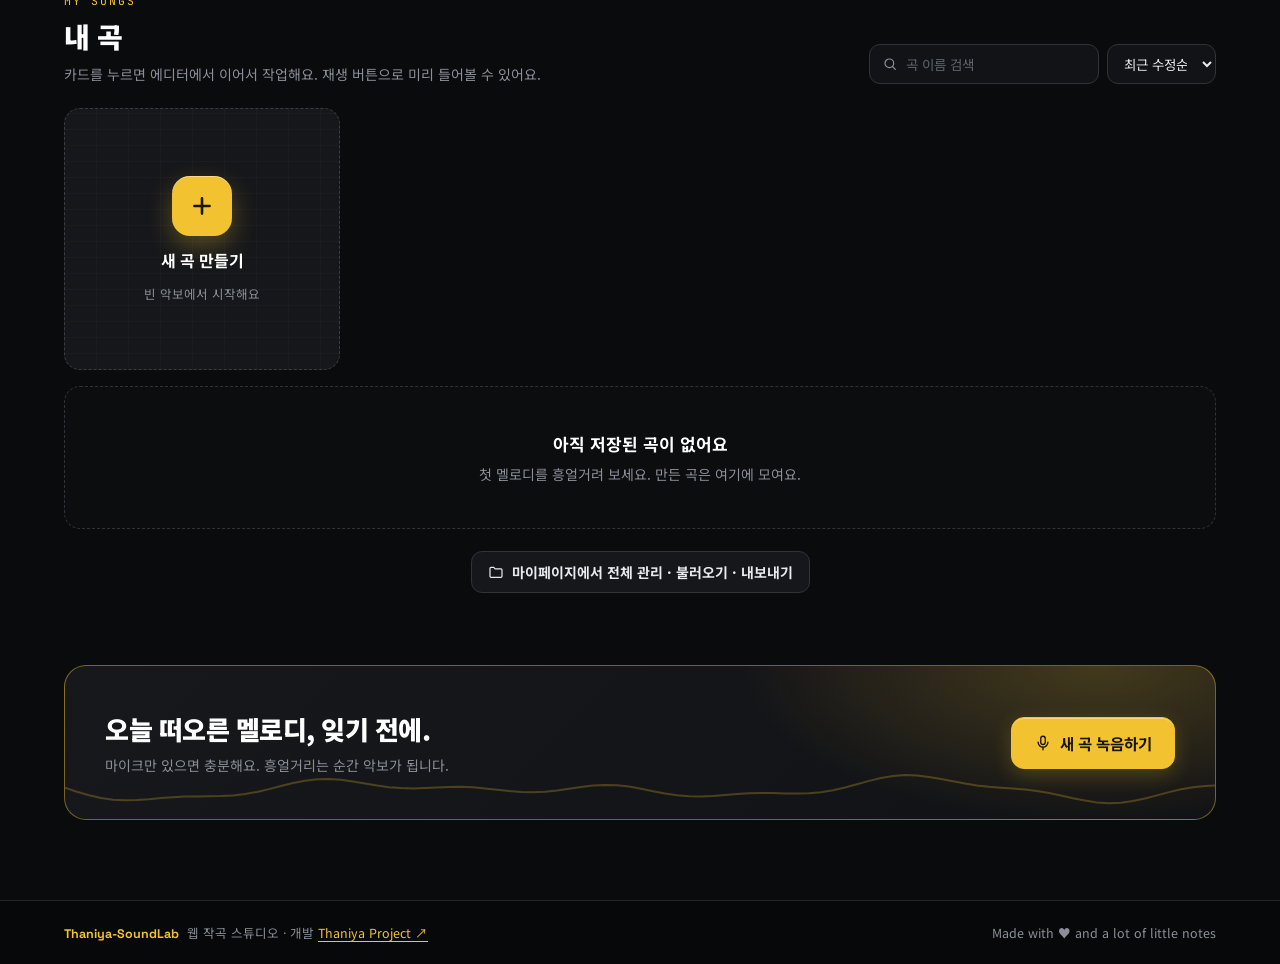
==== commit 1f534228: "내보내기 기능개선 및 모바일 환경 개선" ====
--- a/index.html
+++ b/index.html
@@ -99,6 +99,8 @@
     }
     .btn:hover { background: var(--card-2); border-color: #3c4048; }
     .btn:active { transform: translateY(1px); }
+    .btn-icon { width: 40px; padding-left: 0; padding-right: 0; justify-content: center; }
+    .btn-icon.on { border-color: var(--accent); color: var(--accent); }
     .btn svg.i { width: 16px; height: 16px; }
     .btn-primary {
       background: var(--accent); color: var(--accent-ink); border-color: var(--accent);
@@ -504,6 +506,7 @@
       <div class="nav-links">
         <a href="#features" class="nav-link hide-sm">기능</a>
         <a href="#songs" class="nav-link hide-sm">내 곡</a>
+        <button class="btn btn-icon" id="homeFs" type="button" title="전체화면" aria-label="전체화면"></button>
         <a href="#" class="btn hide-sm" data-go="mypage"><span data-icon="user"></span>마이페이지</a>
         <a href="#" class="btn btn-primary" data-go="new"><span data-icon="plus"></span>새 곡</a>
       </div>
@@ -659,10 +662,31 @@
   </aside>
 
 <script>
+/* 스크립트 로더: app.js 든 app.js.txt 든 있는 이름으로 불러오고, 서버가 .txt 를 text/plain(+nosniff)으로 막아도 내용을 읽어서 직접 실행함 */
+(function () {
+  var V = '?v=20261119', list = [['fullscreen.js', 'fullscreen.js.txt']];
+  function run(t, src) { var s = document.createElement('script'); s.text = t + '\n//# sourceURL=' + src; document.body.appendChild(s); }
+  function one(names, ok, bad) {
+    if (!names.length) return bad();
+    var n = names[0], s = document.createElement('script');
+    s.src = n + V; s.onload = ok;
+    s.onerror = function () {
+      s.remove();
+      fetch(n + V).then(function (r) { if (!r.ok) throw new Error(r.status); return r.text(); })
+        .then(function (t) { run(t, n); ok(); })
+        .catch(function () { one(names.slice(1), ok, bad); });
+    };
+    document.body.appendChild(s);
+  }
+  function fail(n) { var d = document.createElement('div'); d.style.cssText = 'position:fixed;left:12px;right:12px;bottom:12px;z-index:99999;padding:12px 14px;border-radius:12px;background:#2a1212;color:#ffd7d7;border:1px solid #ff4d4d;font:600 13px system-ui,sans-serif'; d.textContent = '스크립트를 불러오지 못했어요: ' + n[0] + ' (또는 ' + n[1] + ') — 같은 폴더에 있는지 확인해 주세요'; document.body.appendChild(d); }
+  (function next(i) { if (i < list.length) one(list[i], function () { next(i + 1); }, function () { fail(list[i]); }); })(0);
+})();
+</script>
+<script>
 (() => {
 'use strict';
 // 에디터 파일 (같은 폴더)
-const APP = './humming-composer.html';
+const APP = './edit.html', MYPAGE = './mypage.html';
 
 const $ = id => document.getElementById(id);
 const el = (tag, cls, text) => { const e = document.createElement(tag); if (cls) e.className = cls; if (text != null) e.textContent = text; return e; };
@@ -702,9 +726,10 @@
 function go(kind, id) {
   stopAll();
   if (kind === 'new') location.href = APP + '?new=1';
-  else if (kind === 'mypage') location.href = APP + '#mypage';
+  else if (kind === 'mypage') location.href = MYPAGE;
   else if (kind === 'open') location.href = APP + '?open=' + encodeURIComponent(id);
 }
+{ const bindFs = () => TSFS.bind($('homeFs'), { notify: m => alert(m) }); if (window.TSFS) bindFs(); else window.addEventListener('tsl-fs-ready', bindFs); }   // 전체화면 (다른 페이지로 가도 첫 터치에 이어짐)
 document.querySelectorAll('[data-go]').forEach(a => a.addEventListener('click', e => { e.preventDefault(); go(a.dataset.go); }));
 
 // ───────── 오디오 (데모 · 건반 · 곡 미리듣기) ─────────
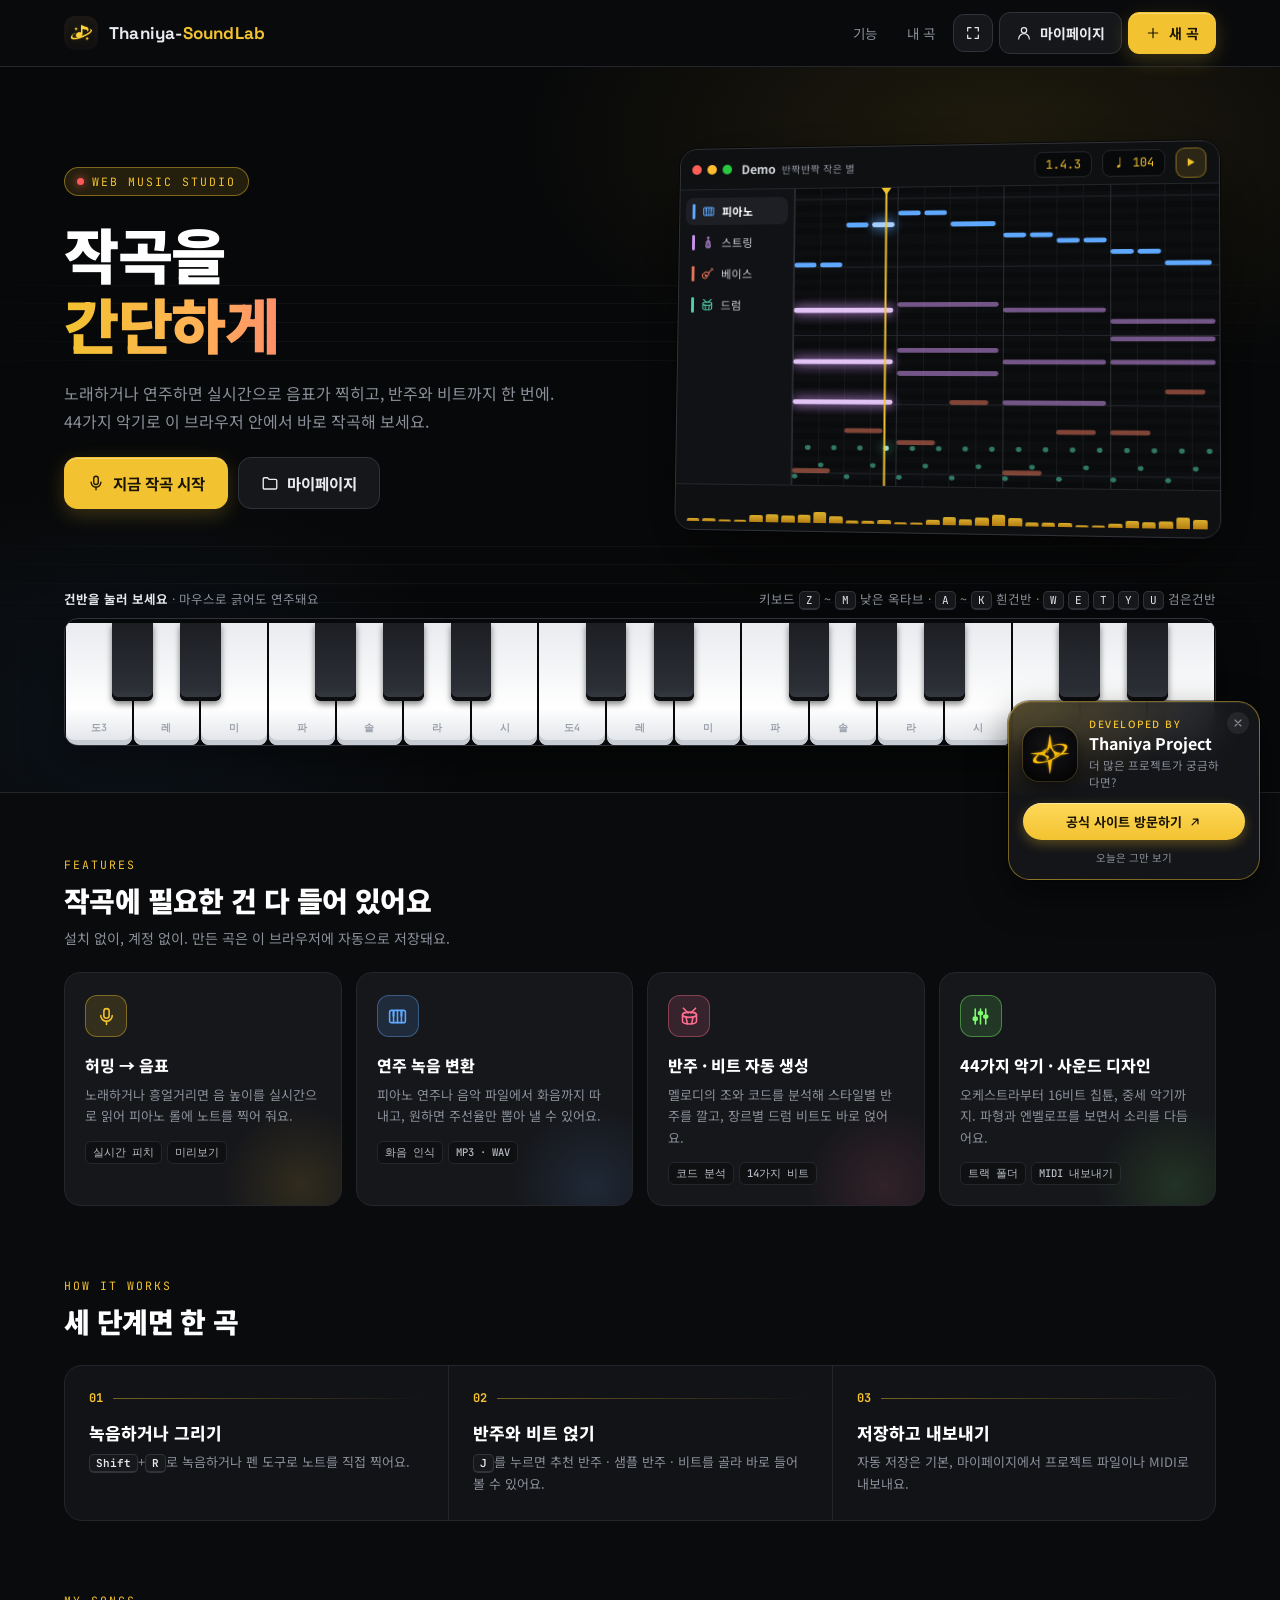
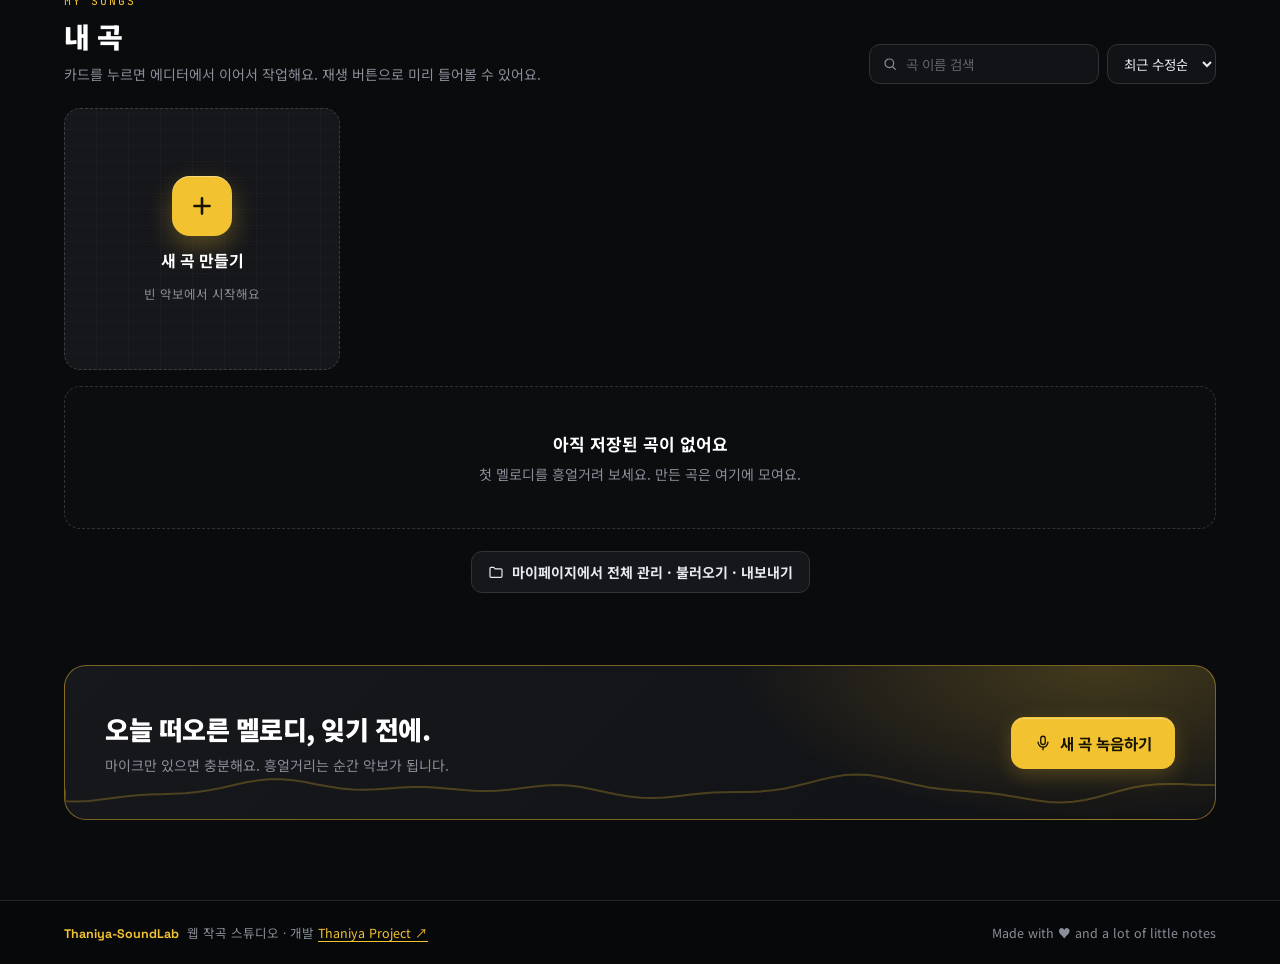
==== commit 2946d94c: "설정창 리뉴얼, 박자 시스템 추가, 모바일 선택툴 조작 개선, 전반적인 기능 및 UI 개선" ====
--- a/index.html
+++ b/index.html
@@ -3,7 +3,7 @@
 <head>
   <meta charset="UTF-8">
   <meta name="viewport" content="width=device-width, initial-scale=1.0">
-  <title>Thaniya-SoundLab - 흥얼거림이 곡이 되는 곳</title>
+  <title>Thaniya-SoundLab - 작곡을 간단하게</title>
   <link rel="icon" href="./Asset/icon.png" type="image/png">
   <link rel="preconnect" href="https://fonts.googleapis.com">
   <link rel="preconnect" href="https://fonts.gstatic.com" crossorigin>
@@ -519,7 +519,7 @@
     <div class="hero-inner">
       <div class="hero-copy">
         <span class="eyebrow"><span class="rec-dot"></span>WEB MUSIC STUDIO</span>
-        <h1 class="hero-title">흥얼거린 멜로디가<br><em>한 곡</em>이 되는 곳</h1>
+        <h1 class="hero-title">작곡을<br><em>간단하게</em></h1>
         <p class="hero-desc">
           노래하거나 연주하면 실시간으로 음표가 찍히고, 반주와 비트까지 한 번에.<br>
           44가지 악기로 이 브라우저 안에서 바로 작곡해 보세요.
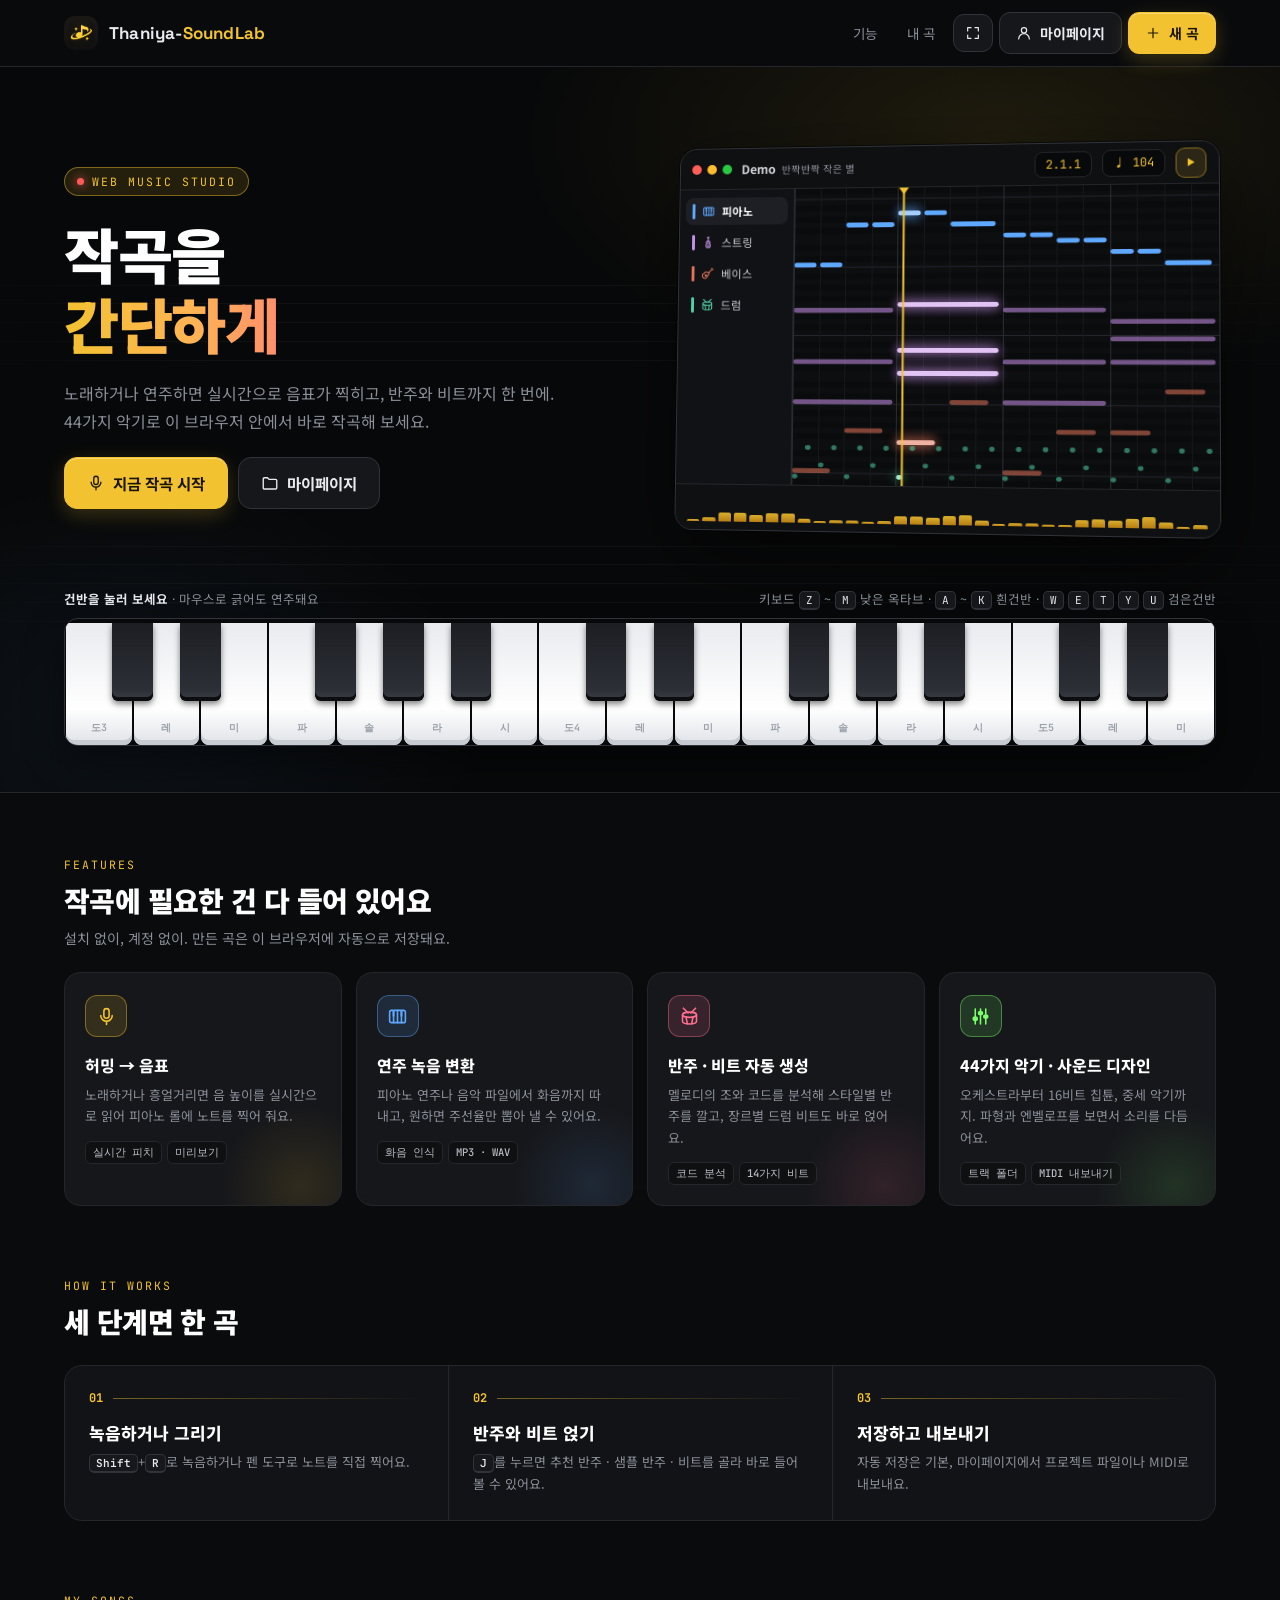
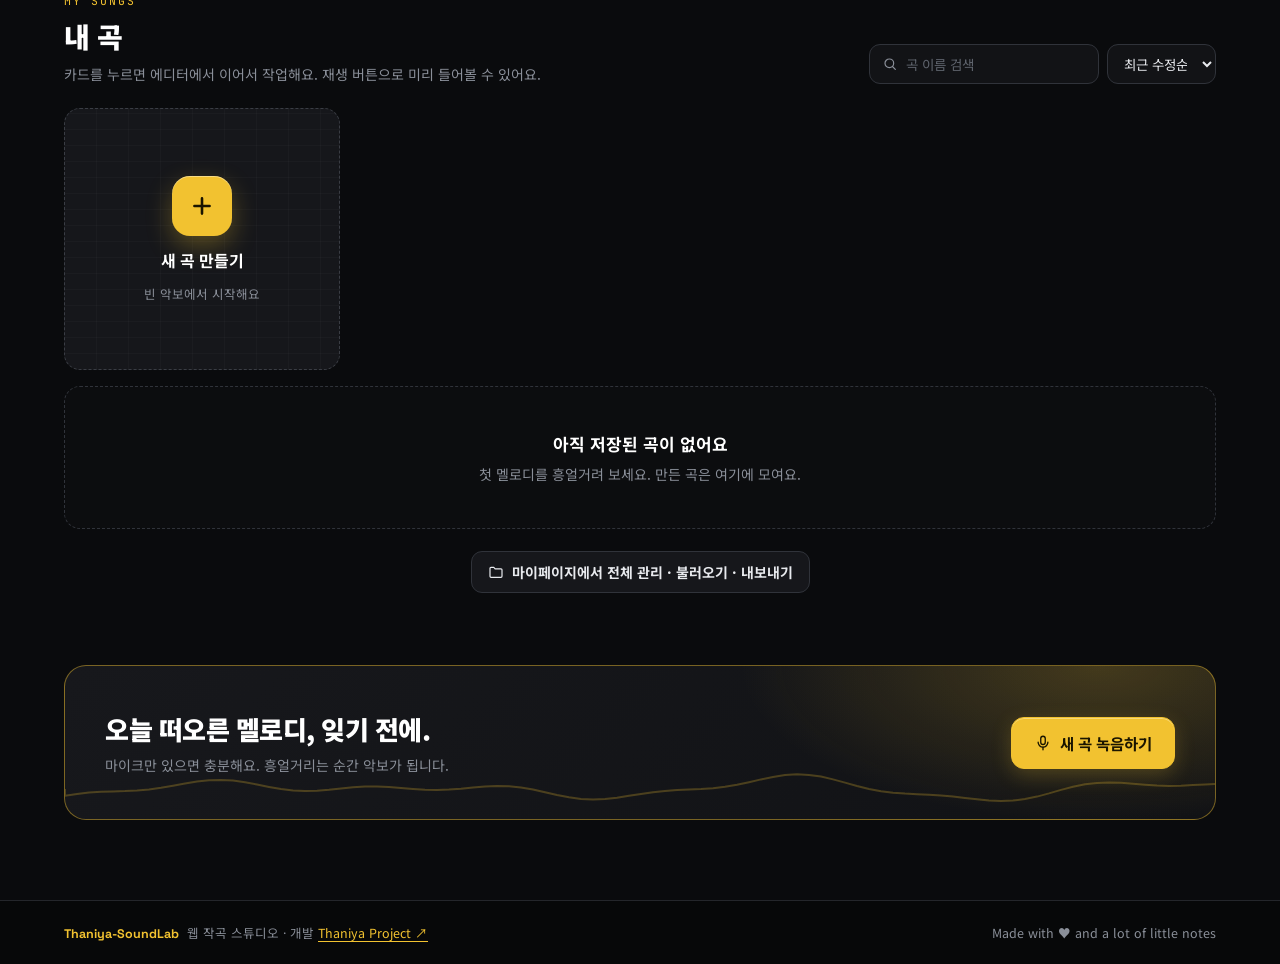
==== commit 953bf5f9: "공통 인트로 추가" ====
--- a/index.html
+++ b/index.html
@@ -2,6 +2,8 @@
 <html lang="ko">
 <head>
   <meta charset="UTF-8">
+  <!-- 로고 인트로 (약 4.5초, 클릭·키로 건너뛰기) — 화면보다 먼저 뜨도록 head 맨 위에 -->
+  <script src="./thaniya-intro.js" data-text="THANIYA PROJECT"></script>
   <meta name="viewport" content="width=device-width, initial-scale=1.0">
   <title>Thaniya-SoundLab - 작곡을 간단하게</title>
   <link rel="icon" href="./Asset/icon.png" type="image/png">
@@ -1100,7 +1102,9 @@
   $('tpSkip').addEventListener('click', () => close(true));
   $('tpGo').addEventListener('click', () => close(false));
   document.addEventListener('keydown', e => { if (e.key === 'Escape') { close(false); stopAll(); } });
-  if (!hiddenNow()) setTimeout(open, 1200);
+  // 인트로가 도는 중이면 끝난 뒤에 띄워요
+  const later = () => { if (!hiddenNow()) setTimeout(open, 1200); };
+  if (document.documentElement.classList.contains('th-intro')) document.addEventListener('thaniyaintroend', later, { once: true }); else later();
 })();
 })();
 </script>
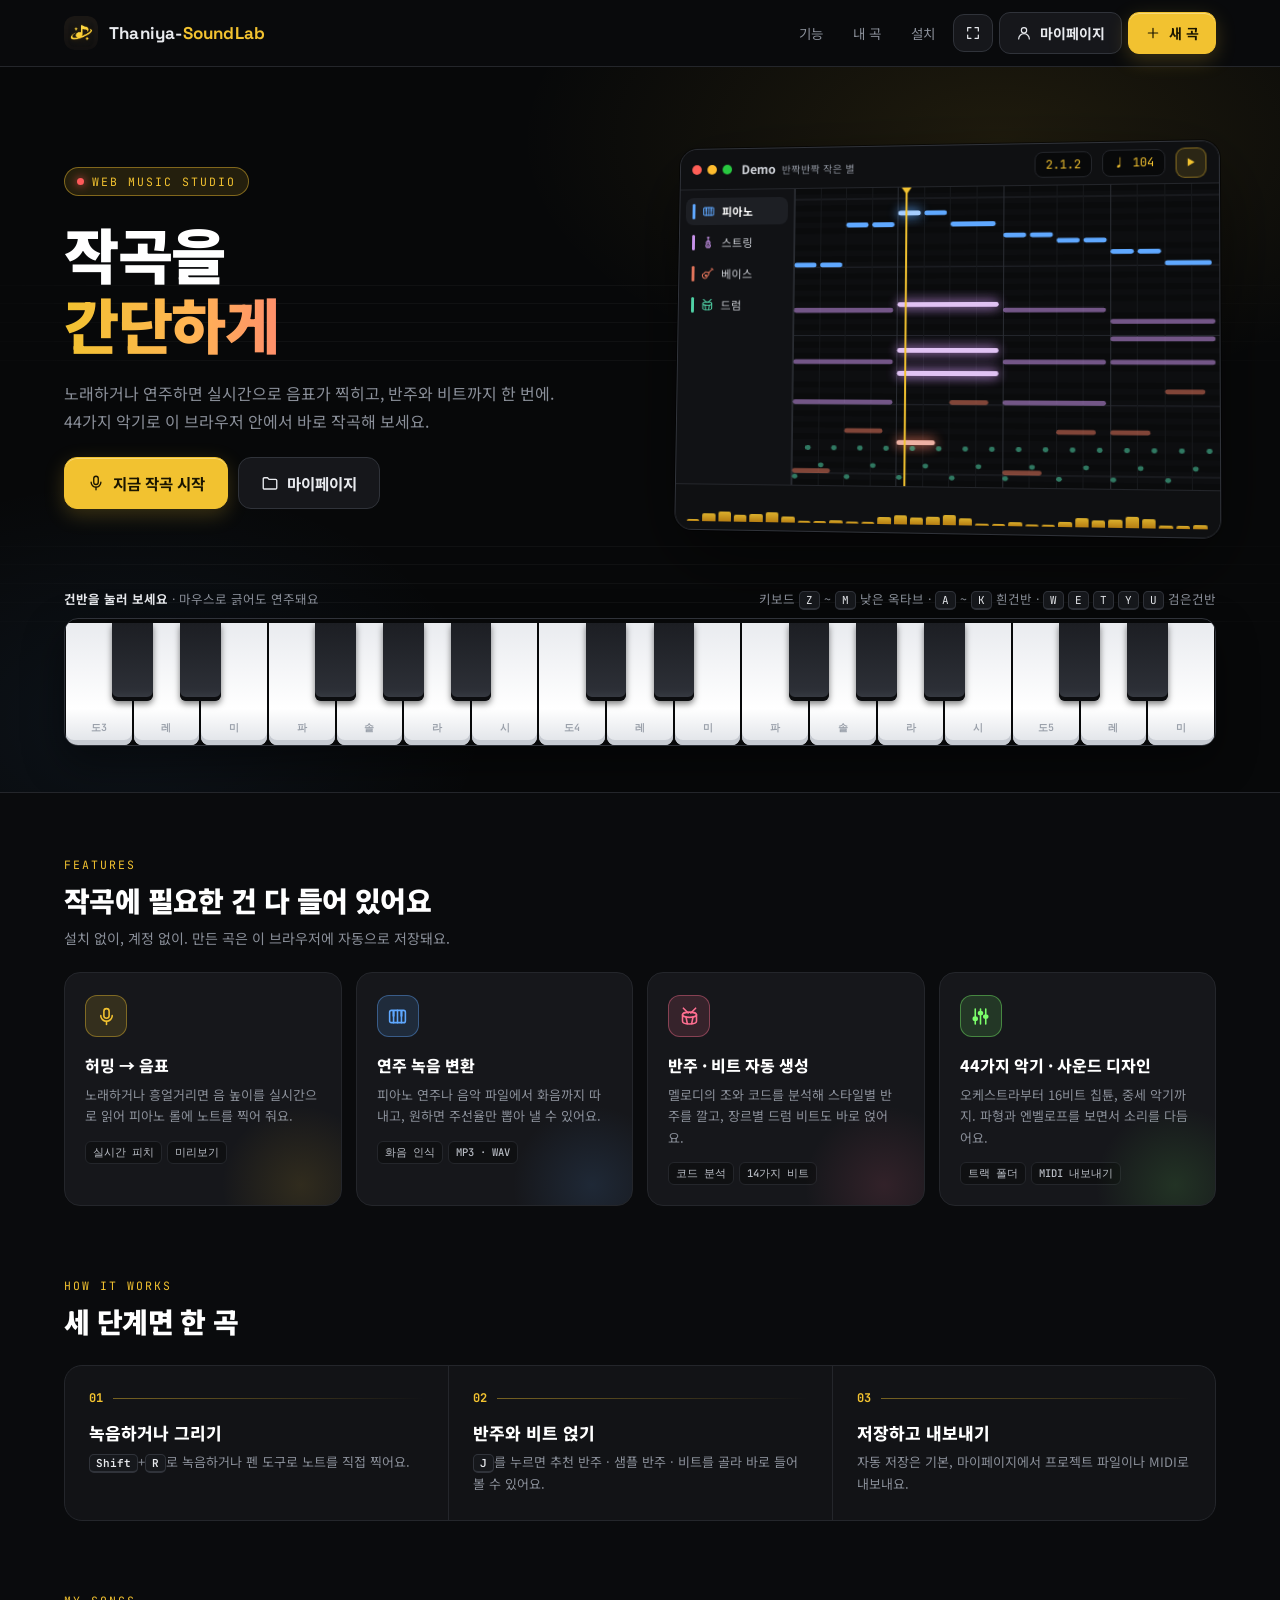
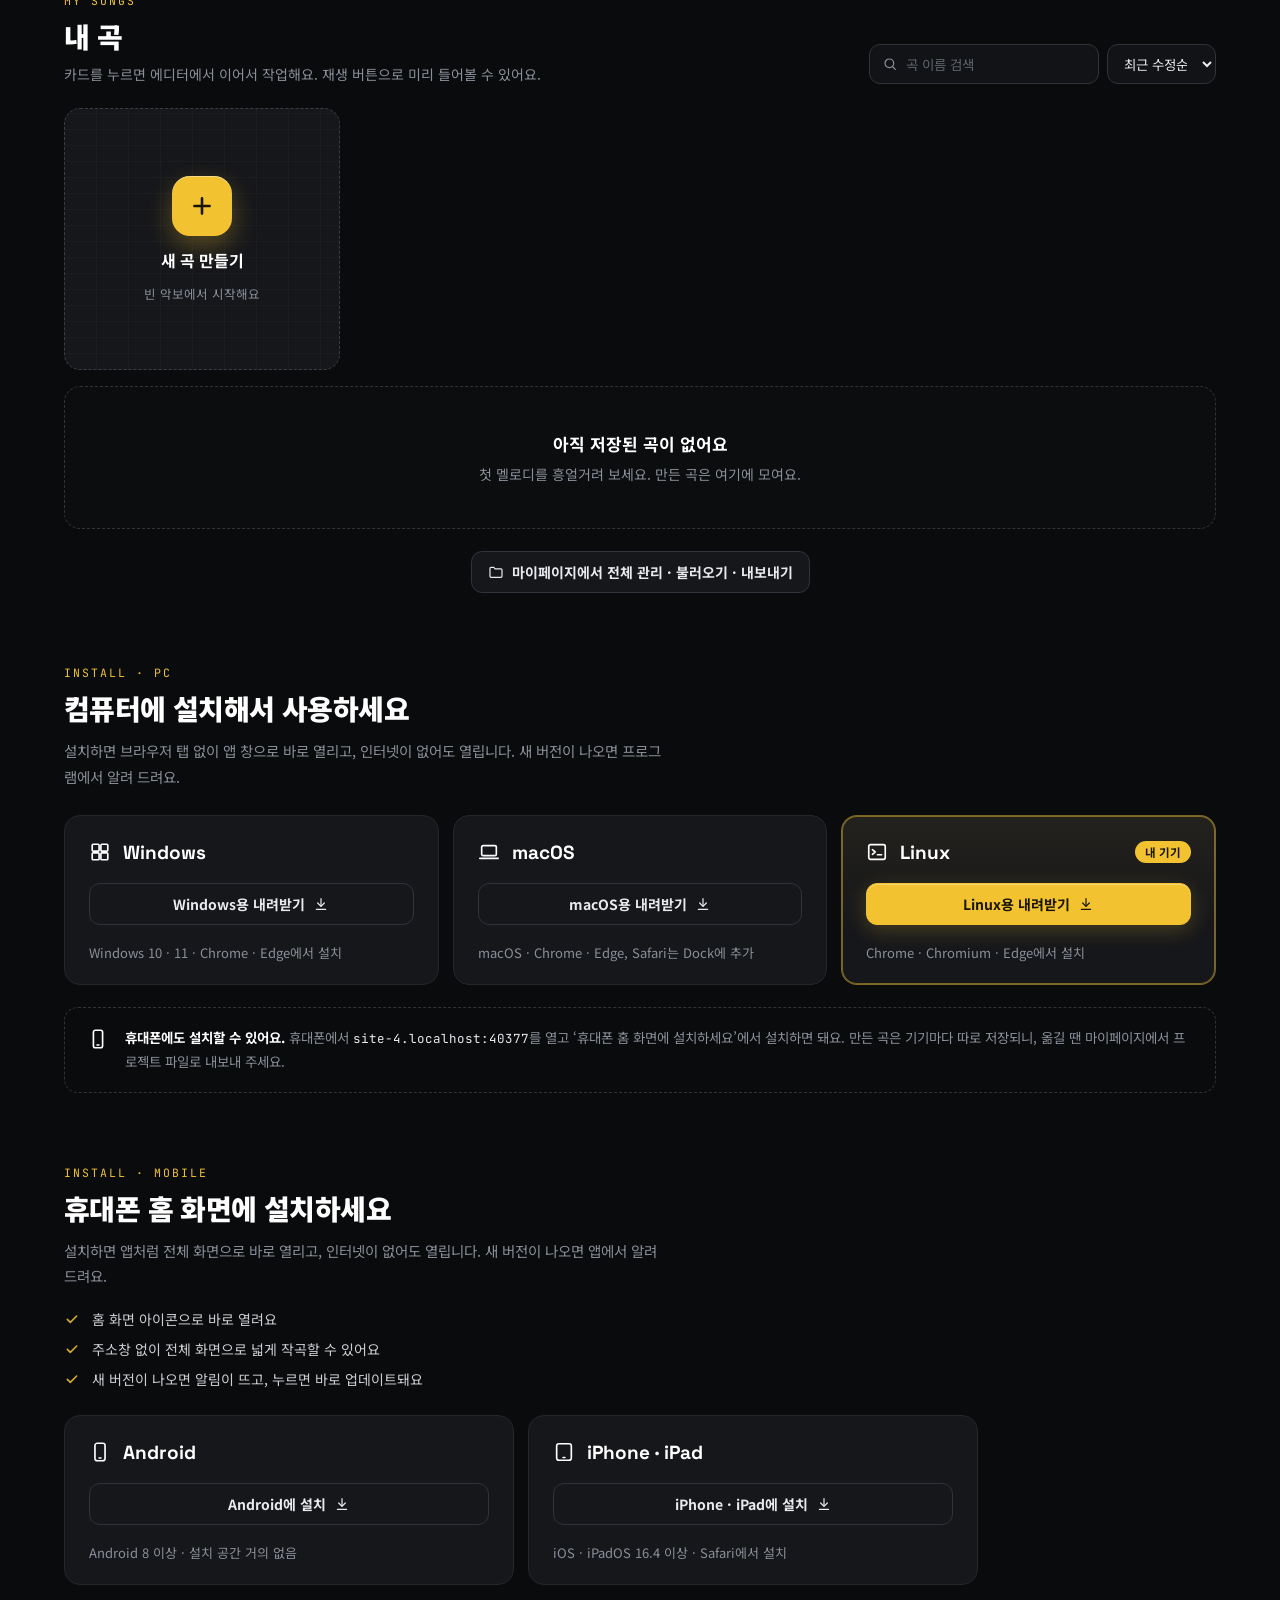
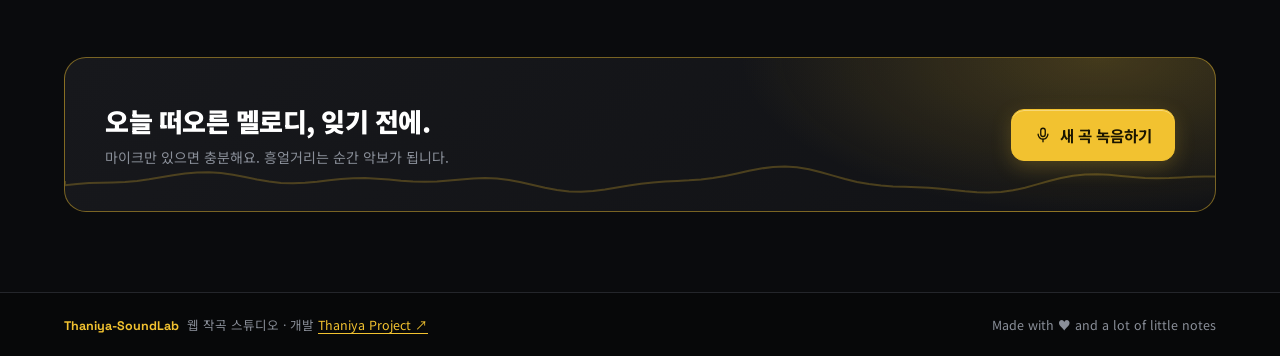
==== commit f0dcf1a6: "v 1.0.0 PC와 휴대폰에 앱으로 설치하고 인터넷 없이도 열 수 있으며, 새 버전 알림과 설정" ====
--- a/index.html
+++ b/index.html
@@ -7,6 +7,18 @@
   <meta name="viewport" content="width=device-width, initial-scale=1.0">
   <title>Thaniya-SoundLab - 작곡을 간단하게</title>
   <link rel="icon" href="./Asset/icon.png" type="image/png">
+  <link rel="manifest" href="./install/manifest.webmanifest">
+  <meta name="theme-color" content="#0a0b0d">
+  <meta name="apple-mobile-web-app-capable" content="yes">
+  <meta name="mobile-web-app-capable" content="yes">
+  <meta name="apple-mobile-web-app-title" content="SoundLab">
+  <meta name="apple-mobile-web-app-status-bar-style" content="black-translucent">
+  <link rel="apple-touch-icon" href="./install/icons/apple-touch-icon.png">
+  <link rel="stylesheet" href="./install/install.css">
+  <link rel="stylesheet" href="./install/update/update-notifier.css">
+  <script src="./install/update/app-version.js" defer></script>
+  <script src="./install/update/update-notifier.js" defer></script>
+  <script src="./install/install.js" defer></script>
   <link rel="preconnect" href="https://fonts.googleapis.com">
   <link rel="preconnect" href="https://fonts.gstatic.com" crossorigin>
   <link href="https://fonts.googleapis.com/css2?family=Noto+Sans+KR:wght@400;500;700;900&family=Space+Grotesk:wght@500;700&family=JetBrains+Mono:wght@500;700&display=swap" rel="stylesheet">
@@ -508,6 +520,7 @@
       <div class="nav-links">
         <a href="#features" class="nav-link hide-sm">기능</a>
         <a href="#songs" class="nav-link hide-sm">내 곡</a>
+        <a href="#install" class="nav-link hide-sm">설치</a>
         <button class="btn btn-icon" id="homeFs" type="button" title="전체화면" aria-label="전체화면"></button>
         <a href="#" class="btn hide-sm" data-go="mypage"><span data-icon="user"></span>마이페이지</a>
         <a href="#" class="btn btn-primary" data-go="new"><span data-icon="plus"></span>새 곡</a>
@@ -627,6 +640,59 @@
       </div>
       <div class="song-grid" id="songGrid"></div>
       <div class="more-row"><a href="#" class="btn" data-go="mypage"><span data-icon="folder"></span>마이페이지에서 전체 관리 · 불러오기 · 내보내기</a></div>
+    </section>
+
+    <section id="install" class="tsi-wrap">
+      <div class="tsi-pc">
+        <div class="kicker">INSTALL · PC</div>
+        <h2 class="section-title">컴퓨터에 설치해서 사용하세요</h2>
+        <p class="tsi-sub">설치하면 브라우저 탭 없이 앱 창으로 바로 열리고, 인터넷이 없어도 열립니다. 새 버전이 나오면 프로그램에서 알려 드려요.</p>
+        <div class="tsi-grid">
+          <div class="tsi-card" data-os="windows">
+            <div class="tsi-head"><svg viewBox="0 0 24 24"><rect x="3.5" y="3.5" width="7.5" height="7.5" rx="1"/><rect x="13" y="3.5" width="7.5" height="7.5" rx="1"/><rect x="3.5" y="13" width="7.5" height="7.5" rx="1"/><rect x="13" y="13" width="7.5" height="7.5" rx="1"/></svg><span class="tsi-name">Windows</span><span class="tsi-badge">내 기기</span></div>
+            <a href="#" class="btn tsi-btn">Windows용 내려받기 <svg class="i" viewBox="0 0 24 24"><path d="M12 4v11"/><path d="M7 10.5l5 5 5-5"/><path d="M5 20h14"/></svg></a>
+            <div class="tsi-meta">Windows 10 · 11 · Chrome · Edge에서 설치</div>
+          </div>
+          <div class="tsi-card" data-os="mac">
+            <div class="tsi-head"><svg viewBox="0 0 24 24"><rect x="4" y="5" width="16" height="11" rx="1.5"/><path d="M2 19h20"/></svg><span class="tsi-name">macOS</span><span class="tsi-badge">내 기기</span></div>
+            <a href="#" class="btn tsi-btn">macOS용 내려받기 <svg class="i" viewBox="0 0 24 24"><path d="M12 4v11"/><path d="M7 10.5l5 5 5-5"/><path d="M5 20h14"/></svg></a>
+            <div class="tsi-meta">macOS · Chrome · Edge, Safari는 Dock에 추가</div>
+          </div>
+          <div class="tsi-card" data-os="linux">
+            <div class="tsi-head"><svg viewBox="0 0 24 24"><rect x="3" y="4" width="18" height="16" rx="2"/><path d="M7 9.5l3 2.5-3 2.5"/><path d="M12.5 15h4.5"/></svg><span class="tsi-name">Linux</span><span class="tsi-badge">내 기기</span></div>
+            <a href="#" class="btn tsi-btn">Linux용 내려받기 <svg class="i" viewBox="0 0 24 24"><path d="M12 4v11"/><path d="M7 10.5l5 5 5-5"/><path d="M5 20h14"/></svg></a>
+            <div class="tsi-meta">Chrome · Chromium · Edge에서 설치</div>
+          </div>
+        </div>
+        <p class="tsi-warn" id="tsiWarn" hidden>처음 실행할 때 보안 경고가 뜨면 Windows는 ‘추가 정보 → 실행’, macOS는 Finder에서 앱을 우클릭한 뒤 ‘열기’를 눌러 주세요.</p>
+        <div class="tsi-note">
+          <svg viewBox="0 0 24 24"><rect x="7" y="2.5" width="10" height="19" rx="2.2"/><path d="M11 18.5h2"/></svg>
+          <div><b>휴대폰에도 설치할 수 있어요.</b> 휴대폰에서 <code id="tsiHost">이 사이트</code>를 열고 ‘휴대폰 홈 화면에 설치하세요’에서 설치하면 돼요. 만든 곡은 기기마다 따로 저장되니, 옮길 땐 마이페이지에서 프로젝트 파일로 내보내 주세요.</div>
+        </div>
+      </div>
+
+      <div class="tsi-mobile">
+        <div class="kicker">INSTALL · MOBILE</div>
+        <h2 class="section-title">휴대폰 홈 화면에 설치하세요</h2>
+        <p class="tsi-sub">설치하면 앱처럼 전체 화면으로 바로 열리고, 인터넷이 없어도 열립니다. 새 버전이 나오면 앱에서 알려 드려요.</p>
+        <ul class="tsi-checks">
+          <li><svg viewBox="0 0 24 24"><path d="M5 12.5l4.5 4.5L19 7.5"/></svg>홈 화면 아이콘으로 바로 열려요</li>
+          <li><svg viewBox="0 0 24 24"><path d="M5 12.5l4.5 4.5L19 7.5"/></svg>주소창 없이 전체 화면으로 넓게 작곡할 수 있어요</li>
+          <li><svg viewBox="0 0 24 24"><path d="M5 12.5l4.5 4.5L19 7.5"/></svg>새 버전이 나오면 알림이 뜨고, 누르면 바로 업데이트돼요</li>
+        </ul>
+        <div class="tsi-grid two">
+          <div class="tsi-card" data-os="android">
+            <div class="tsi-head"><svg viewBox="0 0 24 24"><rect x="6.5" y="2.5" width="11" height="19" rx="2.5"/><path d="M11 18.5h2"/></svg><span class="tsi-name">Android</span><span class="tsi-badge">내 기기</span></div>
+            <a href="#" class="btn tsi-btn">Android에 설치 <svg class="i" viewBox="0 0 24 24"><path d="M12 4v11"/><path d="M7 10.5l5 5 5-5"/><path d="M5 20h14"/></svg></a>
+            <div class="tsi-meta">Android 8 이상 · 설치 공간 거의 없음</div>
+          </div>
+          <div class="tsi-card" data-os="ios">
+            <div class="tsi-head"><svg viewBox="0 0 24 24"><rect x="4" y="3" width="16" height="18" rx="2.5"/><path d="M11 18h2"/></svg><span class="tsi-name">iPhone · iPad</span><span class="tsi-badge">내 기기</span></div>
+            <a href="#" class="btn tsi-btn">iPhone · iPad에 설치 <svg class="i" viewBox="0 0 24 24"><path d="M12 4v11"/><path d="M7 10.5l5 5 5-5"/><path d="M5 20h14"/></svg></a>
+            <div class="tsi-meta">iOS · iPadOS 16.4 이상 · Safari에서 설치</div>
+          </div>
+        </div>
+      </div>
     </section>
 
     <section class="cta">
--- a/install/install.css
+++ b/install/install.css
@@ -0,0 +1,83 @@
+/* ---------- 설치 섹션 (install/install.css) ---------- */
+.tsi-wrap { display: flex; flex-direction: column; gap: 72px; }
+.tsi-wrap.mobile-first .tsi-pc { order: 2; }
+
+.tsi-sub { margin-top: 10px; font-size: 14.5px; line-height: 1.75; color: var(--muted, #8a8f99); max-width: 600px; }
+
+.tsi-grid { display: grid; gap: 14px; grid-template-columns: repeat(3, 1fr); margin-top: 26px; }
+.tsi-grid.two { grid-template-columns: repeat(2, minmax(0, 450px)); }
+
+.tsi-card {
+  position: relative; display: flex; flex-direction: column; gap: 18px;
+  padding: 24px 24px 22px; border-radius: 16px;
+  background: var(--card, #16171b); border: 1px solid var(--line, #24262b);
+  transition: border-color .15s, background .15s;
+}
+.tsi-card.mine { border-color: var(--accent-line, rgba(242,194,48,.45)); background: linear-gradient(180deg, rgba(242,194,48,.06), transparent 70%), var(--card, #16171b); box-shadow: 0 0 0 1px var(--accent-line, rgba(242,194,48,.45)) inset; }
+.tsi-head { display: flex; align-items: center; gap: 12px; }
+.tsi-head svg { width: 22px; height: 22px; fill: none; stroke: currentColor; stroke-width: 1.8; stroke-linecap: round; stroke-linejoin: round; flex: none; color: #fff; }
+.tsi-name { font-family: var(--font-display, sans-serif); font-weight: 700; font-size: 19px; color: #fff; }
+.tsi-badge {
+  margin-left: auto; padding: 3px 10px; border-radius: 99px; font-size: 11.5px; font-weight: 700;
+  background: var(--accent, #f2c230); color: var(--accent-ink, #1a1500); display: none;
+}
+.tsi-card.mine .tsi-badge { display: inline-block; }
+
+.tsi-btn { width: 100%; padding: 13px 16px; font-size: 15px; border-radius: 12px; }
+.tsi-btn svg.i { width: 16px; height: 16px; }
+.tsi-card.mine .tsi-btn {
+  background: var(--accent, #f2c230); color: var(--accent-ink, #1a1500); border-color: var(--accent, #f2c230);
+  box-shadow: 0 6px 20px rgba(242,194,48,.22), inset 0 1px 0 rgba(255,255,255,.35);
+}
+.tsi-card.mine .tsi-btn:hover { background: var(--accent-2, #ffd95a); border-color: var(--accent-2, #ffd95a); }
+.tsi-btn.done, .tsi-card.mine .tsi-btn.done { background: transparent; color: var(--accent, #f2c230); border-color: var(--accent-line, rgba(242,194,48,.45)); box-shadow: none; cursor: default; }
+
+.tsi-meta { font-size: 13px; color: var(--muted, #8a8f99); line-height: 1.5; }
+
+.tsi-warn { margin-top: 16px; font-size: 12.5px; color: var(--muted, #8a8f99); }
+.tsi-note {
+  margin-top: 22px; display: flex; gap: 16px; align-items: flex-start;
+  padding: 18px 22px; border-radius: 14px; border: 1px dashed var(--line-2, #30333a);
+  font-size: 13.5px; line-height: 1.75; color: var(--muted, #8a8f99);
+}
+.tsi-note b { color: #fff; }
+.tsi-note code { font-family: var(--font-mono, monospace); color: var(--text, #e8eaee); font-size: 12.5px; }
+.tsi-note svg { width: 22px; height: 22px; flex: none; margin-top: 2px; fill: none; stroke: #fff; stroke-width: 1.8; stroke-linecap: round; stroke-linejoin: round; }
+
+.tsi-checks { list-style: none; margin-top: 20px; display: flex; flex-direction: column; gap: 10px; }
+.tsi-checks li { display: flex; align-items: center; gap: 12px; font-size: 14px; color: var(--text, #e8eaee); opacity: .88; }
+.tsi-checks svg { width: 16px; height: 16px; flex: none; fill: none; stroke: var(--accent, #f2c230); stroke-width: 2.4; stroke-linecap: round; stroke-linejoin: round; }
+
+/* 안내 창 */
+.tsi-modal { position: fixed; inset: 0; z-index: 1000; display: none; align-items: center; justify-content: center; padding: 20px; background: rgba(0,0,0,.62); backdrop-filter: blur(4px); -webkit-backdrop-filter: blur(4px); }
+.tsi-modal.open { display: flex; }
+.tsi-dialog {
+  width: 100%; max-width: 420px; padding: 26px 24px 22px; border-radius: 18px;
+  background: var(--panel, #121316); border: 1px solid var(--line-2, #30333a); box-shadow: 0 24px 60px rgba(0,0,0,.6);
+  user-select: text; -webkit-user-select: text;
+}
+.tsi-dialog h3 { font-size: 19px; font-weight: 900; color: #fff; letter-spacing: -.3px; }
+.tsi-dialog p { margin-top: 10px; font-size: 14px; color: var(--muted, #8a8f99); line-height: 1.7; }
+.tsi-dialog ol { margin: 16px 0 0; padding: 0; list-style: none; counter-reset: s; display: flex; flex-direction: column; gap: 10px; }
+.tsi-dialog li { counter-increment: s; display: flex; gap: 12px; font-size: 14px; line-height: 1.6; color: var(--text, #e8eaee); }
+.tsi-dialog li::before {
+  content: counter(s); flex: none; width: 22px; height: 22px; border-radius: 50%; display: grid; place-items: center; margin-top: 1px;
+  background: var(--accent-dim, rgba(242,194,48,.12)); color: var(--accent, #f2c230); font: 700 12px var(--font-mono, monospace);
+}
+.tsi-dialog b { color: #fff; }
+.tsi-url { margin-top: 14px; display: flex; gap: 8px; }
+.tsi-url input {
+  flex: 1; min-width: 0; padding: 10px 12px; border-radius: 10px; border: 1px solid var(--line-2, #30333a);
+  background: var(--bg-deep, #070809); color: var(--text, #e8eaee); font: 500 13px var(--font-mono, monospace);
+}
+.tsi-close-row { margin-top: 20px; display: flex; justify-content: flex-end; }
+
+@media (max-width: 980px) {
+  .tsi-grid { grid-template-columns: 1fr 1fr; }
+}
+@media (max-width: 640px) {
+  .tsi-wrap { gap: 56px; }
+  .tsi-grid, .tsi-grid.two { grid-template-columns: 1fr; }
+  .tsi-card { padding: 20px 18px 18px; }
+  .tsi-note { padding: 16px; }
+}
--- a/install/update/update-notifier.css
+++ b/install/update/update-notifier.css
@@ -0,0 +1,79 @@
+/* ═══ Update Notifier 스타일 (Meow-PDF 에서, 색만 SoundLab 에 맞춤) ═══
+   색은 아래 변수만 바꾸면 돼요. 앱에 이미 같은 이름의 변수가 있으면 그걸 따라가요. */
+:root {
+  /* SoundLab 색 (index.html · app.css 의 변수를 따라가요) */
+  --upd-dialog: #1a1c20;
+  --upd-border: #30333a;
+  --upd-bar2: #121316;
+  --upd-hover: rgba(255, 255, 255, .06);
+  --upd-text: var(--text, #e8eaee);
+  --upd-muted: var(--muted, #8a8f99);
+  --upd-accent: var(--accent, #f2c230);
+  --upd-on-accent: #1a1500;
+}
+/* 밝은 테마 예시: <html data-theme="light"> 일 때 */
+:root[data-theme="light"] {
+  --upd-dialog: var(--dialog, #ffffff);
+  --upd-border: var(--border, #dcdcdc);
+  --upd-bar2: var(--bar2, #f4f4f4);
+  --upd-hover: var(--hover, rgba(0, 0, 0, .06));
+  --upd-text: var(--text, #1f1f1f);
+  --upd-muted: var(--muted, #6b6b6b);
+}
+
+/* 오른쪽 아래 자리 */
+#updStack { position: fixed; right: 18px; bottom: 18px; z-index: 160; display: flex; flex-direction: column; align-items: flex-end; gap: 10px; pointer-events: none }
+#updStack > * { pointer-events: auto }
+
+/* 작은 창 */
+.updwin, .upd-modal, .upd-toast { font-family: var(--font-body, 'Noto Sans KR', system-ui, sans-serif) }
+.updwin { position: relative; box-sizing: border-box; width: 348px; max-width: calc(100vw - 24px); padding: 14px 14px 12px; border-radius: 14px; background: var(--upd-dialog); color: var(--upd-text); border: 1px solid var(--upd-border); box-shadow: 0 18px 48px rgba(0, 0, 0, .42); font-size: 13px; animation: updIn .28s cubic-bezier(.2, .9, .3, 1.2) }
+@keyframes updIn { from { opacity: 0; transform: translateY(14px) scale(.97) } to { opacity: 1; transform: none } }
+.updwin[hidden] { display: none }
+.updx { position: absolute; right: 8px; top: 8px; width: 26px; height: 26px; padding: 0; border: 0; border-radius: 7px; display: grid; place-items: center; background: none; color: var(--upd-muted); cursor: pointer }
+.updx:hover { background: var(--upd-hover); color: var(--upd-text) }
+.updx svg { width: 14px; height: 14px }
+.updh { display: flex; align-items: center; gap: 10px; padding-right: 24px }
+.updic { width: 36px; height: 36px; border-radius: 10px; display: grid; place-items: center; flex: none; background: var(--upd-accent); color: var(--upd-on-accent) }
+.updic svg { width: 18px; height: 18px }
+.updh b { display: block; font-size: 14px }
+.updh small { display: block; color: var(--upd-muted); font-size: 11.5px; margin-top: 1px }
+.updprog { height: 5px; margin: 12px 0 0; border-radius: 3px; background: var(--upd-bar2); overflow: hidden }
+.updprog i { display: block; height: 100%; background: var(--upd-accent); transition: width .25s }
+
+/* 단추 */
+.updbtns { display: flex; gap: 8px; margin-top: 12px }
+.updbtns .sb { flex: 1; display: inline-flex; align-items: center; justify-content: center; gap: 6px; height: 32px; padding: 0 12px; border-radius: 8px; border: 1px solid var(--upd-border); color: var(--upd-text); font: inherit; font-weight: 600; font-size: 12.5px; background: var(--upd-bar2); cursor: pointer }
+.updbtns .sb svg { width: 15px; height: 15px }
+.updbtns .sb:hover:not(:disabled) { background: var(--upd-hover) }
+.updbtns .sb.pri { background: var(--upd-accent); color: var(--upd-on-accent); border-color: transparent }
+.updbtns .sb.pri:hover:not(:disabled) { filter: brightness(1.07) }
+.updbtns .sb:disabled { opacity: .6; cursor: default }
+
+/* 바뀐 내용 목록 */
+.updlist { max-height: min(52vh, 420px); overflow: auto; padding-right: 4px }
+.updv { padding: 10px 12px; border: 1px solid var(--upd-border); border-radius: 10px; margin-bottom: 8px; background: var(--upd-bar2) }
+.updvh { display: flex; align-items: baseline; gap: 8px; margin-bottom: 4px }
+.updvh b { font-size: 13.5px; color: var(--upd-accent) }
+.updvh small { color: var(--upd-muted); font-size: 11.5px }
+.updv ul { margin: 0; padding-left: 17px; font-size: 12.5px; line-height: 1.55 }
+.updv li { margin: 2px 0 }
+.upd-desc { margin: 0 0 10px; color: var(--upd-muted); font-size: 12.5px; line-height: 1.5 }
+.upd-desc b { color: var(--upd-text) }
+
+/* 자세히 보기 창 */
+.upd-modal-bg { position: fixed; inset: 0; z-index: 200; display: grid; place-items: center; padding: 16px; background: rgba(0, 0, 0, .5); animation: updFade .18s }
+@keyframes updFade { from { opacity: 0 } }
+.upd-modal { position: relative; box-sizing: border-box; width: 560px; max-width: 100%; padding: 18px 18px 14px; border-radius: 14px; background: var(--upd-dialog); color: var(--upd-text); border: 1px solid var(--upd-border); box-shadow: 0 24px 64px rgba(0, 0, 0, .5); font-size: 13px }
+.upd-modal h3 { margin: 0 0 12px; padding-right: 30px; font-size: 16px }
+.upd-modal .updbtns { justify-content: flex-end }
+.upd-modal .updbtns .sb { flex: none; min-width: 96px }
+
+/* 설정 패널 */
+.upd-panel h3 { margin: 0 0 6px; font-size: 14px }
+.upd-panel-btns { flex-wrap: wrap }
+.upd-panel-btns .sb { flex: none }
+
+/* 토스트 (앱에 토스트가 없을 때) */
+.upd-toast { position: fixed; left: 50%; bottom: 28px; z-index: 210; max-width: calc(100vw - 32px); padding: 10px 16px; border-radius: 10px; background: var(--upd-dialog); color: var(--upd-text); border: 1px solid var(--upd-border); box-shadow: 0 10px 30px rgba(0, 0, 0, .35); font-size: 13px; opacity: 0; transform: translate(-50%, 10px); transition: opacity .2s, transform .2s; pointer-events: none }
+.upd-toast.on { opacity: 1; transform: translate(-50%, 0) }
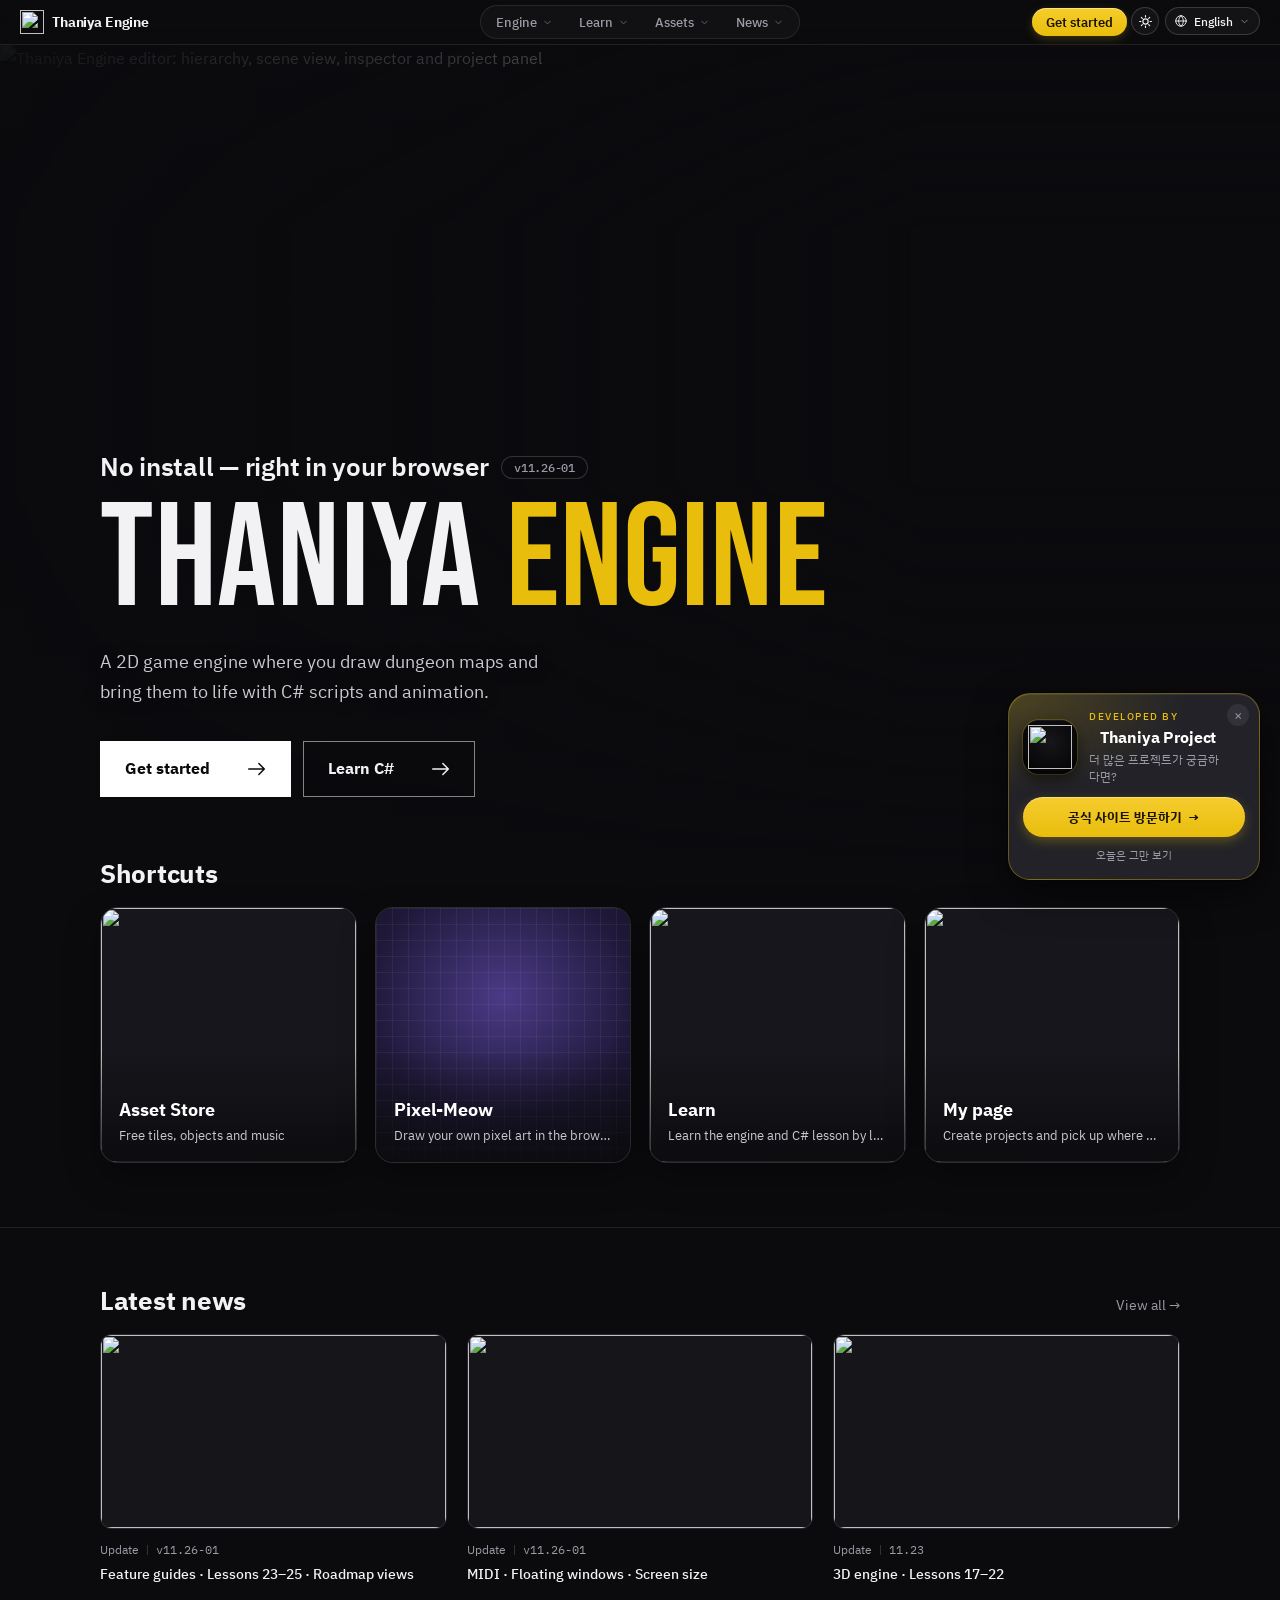
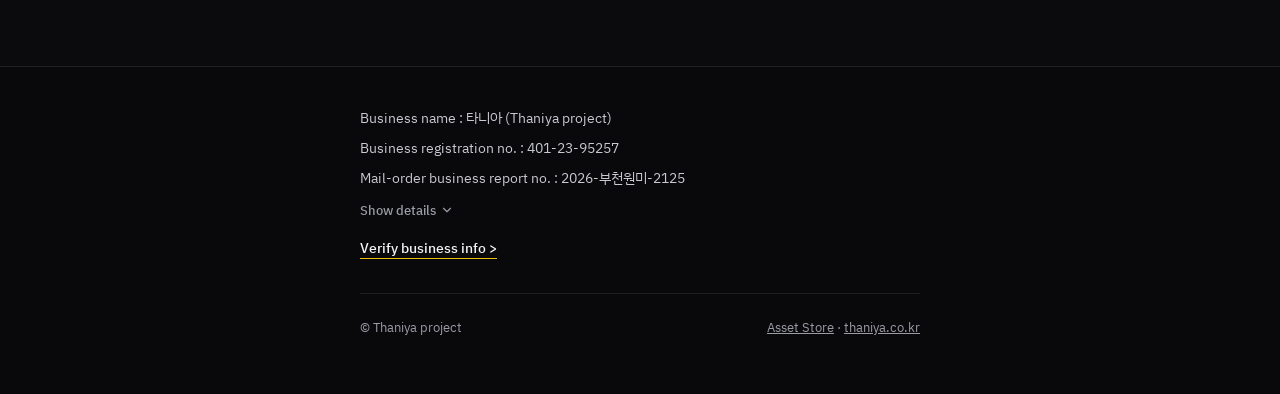
==== commit fea731d2: "파일정리 및 UI개선, 학습 예제 3개 추가 및 레슨, 가이드 시스템 도입" ====
--- a/index.html
+++ b/index.html
@@ -1,1178 +1,1375 @@
-<!DOCTYPE html>
+<!doctype html>
 <html lang="ko">
 <head>
-  <meta charset="UTF-8">
-  <!-- 로고 인트로 (약 4.5초, 클릭·키로 건너뛰기) — 화면보다 먼저 뜨도록 head 맨 위에 -->
-  <script src="./thaniya-intro.js" data-text="THANIYA PROJECT"></script>
-  <meta name="viewport" content="width=device-width, initial-scale=1.0">
-  <title>Thaniya-SoundLab - 작곡을 간단하게</title>
-  <link rel="icon" href="./Asset/icon.png" type="image/png">
-  <link rel="manifest" href="./install/manifest.webmanifest">
-  <meta name="theme-color" content="#0a0b0d">
-  <meta name="apple-mobile-web-app-capable" content="yes">
-  <meta name="mobile-web-app-capable" content="yes">
-  <meta name="apple-mobile-web-app-title" content="SoundLab">
-  <meta name="apple-mobile-web-app-status-bar-style" content="black-translucent">
-  <link rel="apple-touch-icon" href="./install/icons/apple-touch-icon.png">
-  <link rel="stylesheet" href="./install/install.css">
-  <link rel="stylesheet" href="./install/update/update-notifier.css">
-  <script src="./install/update/app-version.js" defer></script>
-  <script src="./install/update/update-notifier.js" defer></script>
-  <script src="./install/install.js" defer></script>
-  <link rel="preconnect" href="https://fonts.googleapis.com">
-  <link rel="preconnect" href="https://fonts.gstatic.com" crossorigin>
-  <link href="https://fonts.googleapis.com/css2?family=Noto+Sans+KR:wght@400;500;700;900&family=Space+Grotesk:wght@500;700&family=JetBrains+Mono:wght@500;700&display=swap" rel="stylesheet">
-  <style>
-    :root {
-      --bg: #0a0b0d;
-      --bg-deep: #070809;
-      --panel: #121316;
-      --card: #16171b;
-      --card-2: #1c1e23;
-      --line: #24262b;
-      --line-2: #30333a;
-      --text: #e8eaee;
-      --muted: #8a8f99;
-      --accent: #f2c230;
-      --accent-2: #ffd95a;
-      --accent-dim: rgba(242, 194, 48, 0.12);
-      --accent-line: rgba(242, 194, 48, 0.45);
-      --accent-ink: #1a1500;
-      --c-keys: #5fa8ff;
-      --c-str: #c792ea;
-      --c-wind: #5ed6d0;
-      --c-pluck: #ffb454;
-      --c-synth: #ff6f91;
-      --c-chip: #7cff6b;
-      --font-display: 'Space Grotesk', 'Noto Sans KR', sans-serif;
-      --font-body: 'Noto Sans KR', system-ui, -apple-system, 'Segoe UI', sans-serif;
-      --font-mono: 'JetBrains Mono', ui-monospace, SFMono-Regular, Menlo, monospace;
-    }
-
-    * { box-sizing: border-box; margin: 0; padding: 0; }
-    html { scroll-behavior: smooth; }
-    body {
-      background: var(--bg);
-      color: var(--text);
-      font-family: var(--font-body);
-      min-height: 100vh;
-      display: flex;
-      flex-direction: column;
-      -webkit-font-smoothing: antialiased;
-      overflow-x: hidden;
-      user-select: none; -webkit-user-select: none;
-    }
-    input, textarea, [contenteditable] { user-select: text; -webkit-user-select: text; }
-    img, svg { -webkit-user-drag: none; }
-    button { font-family: inherit; }
-    a { color: inherit; }
-    svg.i { width: 18px; height: 18px; fill: none; stroke: currentColor; stroke-width: 1.8; stroke-linecap: round; stroke-linejoin: round; display: block; flex: none; }
-
-    ::-webkit-scrollbar { width: 10px; height: 10px; }
-    ::-webkit-scrollbar-track { background: var(--bg-deep); }
-    ::-webkit-scrollbar-thumb { background: #2a2d33; border-radius: 10px; border: 2px solid var(--bg-deep); }
-    ::-webkit-scrollbar-thumb:hover { background: #3a3e46; }
-
-    /* ---------- NAV ---------- */
-    .nav {
-      position: sticky; top: 0; z-index: 50;
-      background: rgba(10, 11, 13, 0.78);
-      backdrop-filter: blur(14px); -webkit-backdrop-filter: blur(14px);
-      border-bottom: 1px solid var(--line);
-    }
-    .nav-inner {
-      max-width: 1200px; margin: 0 auto; padding: 12px 24px;
-      display: flex; align-items: center; justify-content: space-between; gap: 16px;
-    }
-    .brand { display: flex; align-items: center; gap: 11px; text-decoration: none; }
-    .logo-box {
-      width: 34px; height: 34px; border-radius: 10px; display: grid; place-items: center;
-      background: var(--accent); color: var(--accent-ink);
-      box-shadow: 0 0 0 1px rgba(0,0,0,.4), 0 6px 18px rgba(242,194,48,.25);
-    }
-    .logo-box, .logo-img-host { position: relative; overflow: hidden; }
-    .logo-box.has-img { background: none; box-shadow: none; }
-    .logo-img { position: absolute; inset: 0; width: 100%; height: 100%; object-fit: contain; }
-    .logo-box svg.i { width: 20px; height: 20px; stroke-width: 2.3; }
-    .brand-name { font-family: var(--font-display); font-weight: 700; font-size: 17px; letter-spacing: .2px; }
-    .brand-name span { color: var(--accent); }
-    .nav-links { display: flex; align-items: center; gap: 6px; }
-    .nav-link {
-      padding: 8px 12px; border-radius: 9px; font-size: 13.5px; color: var(--muted);
-      text-decoration: none; transition: color .15s, background .15s;
-    }
-    .nav-link:hover { color: var(--text); background: #16181c; }
-
-    /* ---------- BUTTONS ---------- */
-    .btn {
-      display: inline-flex; align-items: center; justify-content: center; gap: 8px;
-      padding: 10px 16px; border-radius: 11px; font-size: 14px; font-weight: 700;
-      text-decoration: none; cursor: pointer; white-space: nowrap;
-      border: 1px solid var(--line-2); background: var(--card); color: var(--text);
-      transition: transform .12s ease, background .15s, border-color .15s, box-shadow .15s;
-    }
-    .btn:hover { background: var(--card-2); border-color: #3c4048; }
-    .btn:active { transform: translateY(1px); }
-    .btn-icon { width: 40px; padding-left: 0; padding-right: 0; justify-content: center; }
-    .btn-icon.on { border-color: var(--accent); color: var(--accent); }
-    .btn svg.i { width: 16px; height: 16px; }
-    .btn-primary {
-      background: var(--accent); color: var(--accent-ink); border-color: var(--accent);
-      box-shadow: 0 6px 20px rgba(242,194,48,.22), inset 0 1px 0 rgba(255,255,255,.35);
-    }
-    .btn-primary:hover { background: var(--accent-2); border-color: var(--accent-2); box-shadow: 0 8px 26px rgba(242,194,48,.35), inset 0 1px 0 rgba(255,255,255,.35); }
-    .btn-lg { padding: 14px 22px; font-size: 15.5px; border-radius: 13px; }
-    .btn-lg svg.i { width: 18px; height: 18px; }
-
-    /* ---------- HERO ---------- */
-    .hero {
-      position: relative; overflow: hidden;
-      border-bottom: 1px solid var(--line);
-      background:
-        radial-gradient(800px 420px at 78% 10%, rgba(242,194,48,.10), transparent 60%),
-        radial-gradient(600px 400px at 10% 90%, rgba(95,168,255,.07), transparent 60%),
-        var(--bg-deep);
-    }
-    /* 오선지 배경 */
-    .staff { position: absolute; inset: 0; pointer-events: none; opacity: .55; }
-    .staff i {
-      position: absolute; left: -5%; right: -5%; height: 1px;
-      background: linear-gradient(90deg, transparent, rgba(255,255,255,.07) 20%, rgba(255,255,255,.07) 80%, transparent);
-    }
-    .floaters { position: absolute; inset: 0; pointer-events: none; }
-    .floater {
-      position: absolute; opacity: 0; color: var(--accent);
-      animation: floatUp linear infinite;
-    }
-    .floater svg.i { width: 100%; height: 100%; stroke-width: 1.6; }
-    @keyframes floatUp {
-      0%   { transform: translateY(40px) rotate(-8deg); opacity: 0; }
-      15%  { opacity: .45; }
-      85%  { opacity: .35; }
-      100% { transform: translateY(-280px) rotate(10deg); opacity: 0; }
-    }
-
-    .hero-inner {
-      position: relative; max-width: 1200px; margin: 0 auto;
-      padding: 76px 24px 56px;
-      display: grid; grid-template-columns: 1.02fr 1fr; gap: 48px; align-items: center;
-    }
-    .hero-inner > * { min-width: 0; }
-    .hero-copy { display: flex; flex-direction: column; align-items: flex-start; gap: 22px; }
-    .eyebrow {
-      display: inline-flex; align-items: center; gap: 8px;
-      font-family: var(--font-mono); font-size: 11.5px; letter-spacing: 2px; color: var(--accent);
-      padding: 6px 12px; border-radius: 30px; background: var(--accent-dim); border: 1px solid var(--accent-line);
-    }
-    .eyebrow .rec-dot { width: 7px; height: 7px; border-radius: 50%; background: #ff5a5a; box-shadow: 0 0 10px #ff5a5a; animation: blink 1.4s ease-in-out infinite; }
-    @keyframes blink { 50% { opacity: .25; } }
-    .hero-title {
-      font-size: clamp(36px, 5.2vw, 60px); line-height: 1.16; font-weight: 900; letter-spacing: -1.5px; color: #fff;
-    }
-    .hero-title em {
-      font-style: normal;
-      background: linear-gradient(90deg, var(--accent), #ffb454 60%, #ff8f6b);
-      -webkit-background-clip: text; background-clip: text; color: transparent;
-    }
-    .hero-desc { max-width: 500px; font-size: 16px; line-height: 1.75; color: var(--muted); }
-    .hero-actions { display: flex; gap: 10px; flex-wrap: wrap; }
-
-
-    /* 데모 DAW 창 */
-    .daw {
-      position: relative; border-radius: 18px; overflow: hidden;
-      background: var(--panel); border: 1px solid var(--line-2);
-      box-shadow: 0 30px 80px rgba(0,0,0,.55), 0 0 0 1px rgba(0,0,0,.6), inset 0 1px 0 rgba(255,255,255,.04);
-      transform: perspective(1400px) rotateY(-7deg) rotateX(3deg);
-      transition: transform .5s cubic-bezier(.2,.8,.2,1);
-    }
-    .daw:hover { transform: perspective(1400px) rotateY(-2deg) rotateX(1deg); }
-    .daw-bar {
-      display: flex; align-items: center; gap: 10px; height: 42px; padding: 0 12px;
-      border-bottom: 1px solid var(--line); background: #0f1012;
-    }
-    .dots { display: flex; gap: 6px; }
-    .dots i { width: 10px; height: 10px; border-radius: 50%; background: #2a2c31; }
-    .dots i:nth-child(1) { background: #ff5f57; } .dots i:nth-child(2) { background: #febc2e; } .dots i:nth-child(3) { background: #28c840; }
-    .daw-title { font-size: 12.5px; font-weight: 700; color: #cfd2d8; }
-    .daw-title small { color: var(--muted); font-weight: 400; margin-left: 6px; }
-    .daw-bar .sp { flex: 1; }
-    .lcd {
-      font-family: var(--font-mono); font-size: 12px; color: var(--accent);
-      padding: 4px 10px; border-radius: 8px; background: #08090a; border: 1px solid var(--line);
-    }
-    .daw-play {
-      width: 30px; height: 30px; border-radius: 9px; border: 1px solid var(--accent-line);
-      background: var(--accent-dim); color: var(--accent); display: grid; place-items: center; cursor: pointer;
-      transition: background .15s, color .15s;
-    }
-    .daw-play:hover, .daw-play.on { background: var(--accent); color: var(--accent-ink); }
-    .daw-play svg.i { width: 13px; height: 13px; }
-    .daw-body { display: grid; grid-template-columns: 120px 1fr; height: 300px; }
-    .daw-tracks { border-right: 1px solid var(--line); padding: 8px 6px; display: flex; flex-direction: column; gap: 4px; background: #111215; }
-    .dtrk { display: flex; align-items: center; gap: 7px; padding: 6px 7px; border-radius: 8px; font-size: 11.5px; color: #c9ccd2; }
-    .dtrk.on { background: #1d1f24; color: #fff; font-weight: 700; }
-    .dtrk .sw { width: 3px; height: 16px; border-radius: 2px; }
-    .dtrk svg.i { width: 14px; height: 14px; }
-    .daw-roll { position: relative; }
-    .daw-roll canvas { position: absolute; inset: 0; width: 100%; height: 100%; display: block; }
-    .eq {
-      display: flex; align-items: flex-end; gap: 3px; height: 46px; padding: 8px 12px;
-      border-top: 1px solid var(--line); background: #0f1012;
-    }
-    .eq i { flex: 1; border-radius: 2px 2px 0 0; background: linear-gradient(180deg, var(--accent), #c98a12); height: 10%; transition: height .08s linear; opacity: .9; }
-
-    /* 건반 */
-    .piano-wrap { position: relative; max-width: 1200px; margin: 0 auto; padding: 0 24px 46px; }
-    .piano-head { display: flex; align-items: center; justify-content: space-between; gap: 12px; margin-bottom: 10px; font-size: 12.5px; color: var(--muted); }
-    .piano-head b { color: var(--text); font-weight: 700; }
-    .piano-head kbd {
-      font-family: var(--font-mono); font-size: 11px; padding: 1px 6px; border-radius: 5px;
-      background: #16181c; border: 1px solid var(--line-2); border-bottom-width: 2px; color: var(--text);
-    }
-    .piano {
-      position: relative; height: 128px; display: flex; user-select: none; touch-action: none;
-      border-radius: 14px; overflow: hidden; border: 1px solid var(--line-2);
-      box-shadow: 0 16px 40px rgba(0,0,0,.45), inset 0 3px 0 #08090a;
-      background: #08090a; padding-top: 4px;
-    }
-    .wk {
-      flex: 1; position: relative; margin: 0 1px; border-radius: 0 0 8px 8px; cursor: pointer;
-      background: linear-gradient(180deg, #e9ebef, #fff 70%, #dfe2e7);
-      box-shadow: inset 0 -5px 0 #c7cbd2;
-      display: flex; align-items: flex-end; justify-content: center; padding-bottom: 10px;
-      font: 600 10px var(--font-mono); color: #9aa0aa;
-      transition: background .06s;
-    }
-    .wk.down { background: linear-gradient(180deg, #ffe58a, var(--accent)); box-shadow: inset 0 -2px 0 #c98a12; color: #6b5200; }
-    .bk {
-      position: absolute; top: 4px; height: 62%; z-index: 2; border-radius: 0 0 6px 6px; cursor: pointer;
-      background: linear-gradient(180deg, #1c1e23, #2c2f36 85%, #3a3e46);
-      box-shadow: inset 0 -4px 0 #0c0d0f, 0 3px 6px rgba(0,0,0,.5);
-    }
-    .bk.down { background: linear-gradient(180deg, #8a6a10, var(--accent)); box-shadow: inset 0 -2px 0 #6b5200; }
-    .wk .lb { pointer-events: none; }
-
-    /* ---------- MAIN ---------- */
-    main { flex: 1; width: 100%; max-width: 1200px; margin: 0 auto; padding: 64px 24px 80px; display: flex; flex-direction: column; gap: 72px; }
-    .section-head { display: flex; align-items: flex-end; justify-content: space-between; gap: 20px; flex-wrap: wrap; margin-bottom: 24px; }
-    .kicker { font-family: var(--font-mono); font-size: 11.5px; letter-spacing: 2px; color: var(--accent); margin-bottom: 8px; }
-    .section-title { font-size: 28px; font-weight: 900; letter-spacing: -.6px; color: #fff; }
-    .section-sub { margin-top: 8px; font-size: 14px; color: var(--muted); }
-
-    /* 기능 */
-    .features { display: grid; grid-template-columns: repeat(4, 1fr); gap: 14px; }
-    .feat {
-      position: relative; overflow: hidden; padding: 22px 20px 20px; border-radius: 16px;
-      background: var(--card); border: 1px solid var(--line);
-      transition: transform .18s ease, border-color .18s ease;
-    }
-    .feat:hover { transform: translateY(-4px); border-color: var(--line-2); }
-    .feat::after {
-      content: ''; position: absolute; inset: auto -40px -60px auto; width: 160px; height: 160px; border-radius: 50%;
-      background: radial-gradient(circle, var(--fc, var(--accent)), transparent 70%); opacity: .12;
-    }
-    .feat-ic {
-      width: 42px; height: 42px; border-radius: 12px; display: grid; place-items: center; margin-bottom: 16px;
-      color: var(--fc, var(--accent)); background: color-mix(in srgb, var(--fc, var(--accent)) 14%, transparent);
-      border: 1px solid color-mix(in srgb, var(--fc, var(--accent)) 40%, transparent);
-    }
-    .feat-ic svg.i { width: 21px; height: 21px; }
-    .feat h3 { font-size: 16px; font-weight: 800; margin-bottom: 7px; color: #fff; }
-    .feat p { font-size: 13px; line-height: 1.65; color: var(--muted); }
-    .feat .tagline { margin-top: 14px; display: flex; gap: 5px; flex-wrap: wrap; }
-    .feat .tagline span { font: 500 10.5px var(--font-mono); color: #b8bcc4; padding: 3px 7px; border-radius: 6px; background: #0f1012; border: 1px solid var(--line); }
-
-    /* 흐름 */
-    .flow { display: grid; grid-template-columns: repeat(3, 1fr); gap: 0; border-radius: 18px; overflow: hidden; border: 1px solid var(--line); background: var(--panel); }
-    .step { padding: 24px 24px 26px; position: relative; }
-    .step + .step { border-left: 1px solid var(--line); }
-    .step-no { font: 700 12px var(--font-mono); color: var(--accent); margin-bottom: 14px; display: flex; align-items: center; gap: 10px; }
-    .step-no::after { content: ''; flex: 1; height: 1px; background: linear-gradient(90deg, var(--accent-line), transparent); }
-    .step h4 { font-size: 17px; font-weight: 800; color: #fff; margin-bottom: 6px; }
-    .step p { font-size: 13px; color: var(--muted); line-height: 1.65; }
-    .step kbd { font: 600 11px var(--font-mono); padding: 1px 6px; border-radius: 5px; background: #16181c; border: 1px solid var(--line-2); border-bottom-width: 2px; color: var(--text); }
-
-    /* 곡 갤러리 */
-    .tools { display: flex; gap: 8px; flex-wrap: wrap; align-items: center; }
-    .search-box {
-      display: flex; align-items: center; gap: 8px; height: 40px; padding: 0 12px; width: 230px;
-      background: var(--panel); border: 1px solid var(--line-2); border-radius: 11px; color: var(--muted);
-      transition: border-color .15s, box-shadow .15s;
-    }
-    .search-box:focus-within { border-color: var(--accent-line); box-shadow: 0 0 0 3px var(--accent-dim); }
-    .search-box svg.i { width: 16px; height: 16px; }
-    .search-box input { flex: 1; min-width: 0; background: none; border: 0; outline: none; color: var(--text); font: 13.5px var(--font-body); }
-    .search-box input::placeholder { color: #5f646d; }
-    .select {
-      height: 40px; padding: 0 12px; border-radius: 11px; cursor: pointer;
-      background: var(--panel); border: 1px solid var(--line-2); color: var(--text); font: 13.5px var(--font-body); outline: none;
-    }
-    .select:focus { border-color: var(--accent-line); }
-
-    .song-grid { display: grid; grid-template-columns: repeat(auto-fill, minmax(250px, 1fr)); gap: 16px; }
-    .song, .song-new {
-      position: relative; display: flex; flex-direction: column; border-radius: 16px; overflow: hidden;
-      background: var(--card); border: 1px solid var(--line); text-decoration: none; color: inherit; cursor: pointer;
-      transition: transform .16s ease, border-color .16s ease, box-shadow .16s ease;
-      animation: popIn .45s cubic-bezier(.2,.8,.2,1) backwards;
-    }
-    @keyframes popIn { from { opacity: 0; transform: translateY(14px); } to { opacity: 1; transform: none; } }
-    .song:hover { transform: translateY(-4px); border-color: var(--accent-line); box-shadow: 0 18px 40px rgba(0,0,0,.45), 0 0 0 1px var(--accent-dim); }
-    .song.cur { border-color: rgba(242,194,48,.35); }
-    .thumb { position: relative; height: 138px; background: #0d0e10; border-bottom: 1px solid var(--line); }
-    .thumb canvas { width: 100%; height: 100%; display: block; }
-    .thumb .ph { position: absolute; top: 0; bottom: 0; width: 2px; background: var(--accent); box-shadow: 0 0 10px var(--accent); display: none; }
-    .song.playing .thumb .ph { display: block; }
-    .s-play {
-      position: absolute; right: 12px; bottom: -18px; z-index: 2;
-      width: 40px; height: 40px; border-radius: 50%; display: grid; place-items: center; cursor: pointer;
-      background: var(--accent); color: var(--accent-ink); border: 3px solid var(--card);
-      box-shadow: 0 6px 16px rgba(0,0,0,.45);
-      transform: scale(.85); opacity: 0; transition: transform .15s, opacity .15s, background .15s;
-    }
-    .s-play svg.i { width: 14px; height: 14px; }
-    .song:hover .s-play, .song.playing .s-play { transform: none; opacity: 1; }
-    .s-play:hover { background: var(--accent-2); }
-    .badge {
-      position: absolute; top: 10px; left: 10px; font: 700 10px var(--font-mono); padding: 3px 8px; border-radius: 20px;
-      color: var(--accent); background: rgba(10,11,13,.75); border: 1px solid var(--accent-line); backdrop-filter: blur(4px);
-    }
-    .meta { padding: 14px 16px 15px; display: flex; flex-direction: column; gap: 7px; }
-    .meta-title { font-size: 15.5px; font-weight: 800; color: #fff; overflow: hidden; text-overflow: ellipsis; white-space: nowrap; padding-right: 40px; }
-    .meta-row { display: flex; gap: 6px; flex-wrap: wrap; }
-    .chip { font: 500 10.5px var(--font-mono); padding: 3px 7px; border-radius: 6px; color: #b8bcc4; background: #0f1012; border: 1px solid var(--line); display: inline-flex; align-items: center; gap: 4px; }
-    .chip svg.i { width: 11px; height: 11px; }
-    .meta-foot { display: flex; align-items: center; justify-content: space-between; gap: 8px; font-size: 11.5px; color: var(--muted); }
-    .inst-dots { display: flex; }
-    .inst-dots i { width: 18px; height: 18px; border-radius: 50%; border: 2px solid var(--card); margin-left: -5px; display: grid; place-items: center; }
-    .inst-dots i:first-child { margin-left: 0; }
-
-    .song-new {
-      align-items: center; justify-content: center; gap: 12px; min-height: 262px; border-style: dashed; border-color: #3a3d44;
-      background: repeating-linear-gradient(90deg, transparent 0 31px, rgba(255,255,255,.025) 31px 32px), repeating-linear-gradient(0deg, transparent 0 15px, rgba(255,255,255,.025) 15px 16px), var(--card);
-    }
-    .song-new:hover { border-color: var(--accent); transform: translateY(-4px); box-shadow: 0 18px 40px rgba(242,194,48,.08); }
-    .plus {
-      width: 60px; height: 60px; border-radius: 18px; display: grid; place-items: center;
-      background: var(--accent); color: var(--accent-ink);
-      box-shadow: 0 10px 26px rgba(242,194,48,.3), inset 0 1px 0 rgba(255,255,255,.4);
-      transition: transform .2s cubic-bezier(.2,.8,.2,1.4);
-    }
-    .song-new:hover .plus { transform: rotate(90deg) scale(1.05); }
-    .plus svg.i { width: 26px; height: 26px; stroke-width: 2.4; }
-    .song-new b { font-size: 16px; color: #fff; }
-    .song-new span { font-size: 12.5px; color: var(--muted); }
-
-    .empty {
-      grid-column: 1 / -1; display: flex; flex-direction: column; align-items: center; gap: 8px;
-      padding: 44px 20px; text-align: center; color: var(--muted); font-size: 14px;
-      border: 1px dashed var(--line-2); border-radius: 16px; background: rgba(255,255,255,.012);
-    }
-    .empty strong { font-size: 17px; color: #fff; }
-    .more-row { display: flex; justify-content: center; margin-top: 22px; }
-
-    /* CTA */
-    .cta {
-      position: relative; overflow: hidden; border-radius: 22px; padding: 44px 40px;
-      display: flex; align-items: center; justify-content: space-between; gap: 24px; flex-wrap: wrap;
-      background: radial-gradient(600px 260px at 90% 0%, rgba(242,194,48,.22), transparent 60%), linear-gradient(135deg, #17181c, #111215);
-      border: 1px solid var(--accent-line);
-    }
-    .cta h2 { font-size: 26px; font-weight: 900; letter-spacing: -.5px; color: #fff; }
-    .cta p { margin-top: 8px; font-size: 14px; color: var(--muted); }
-    .cta .wave { position: absolute; right: 0; bottom: 0; left: 0; height: 60px; opacity: .25; pointer-events: none; }
-
-    /* ---------- FOOTER ---------- */
-    footer { border-top: 1px solid var(--line); background: var(--bg-deep); }
-    .footer-inner {
-      max-width: 1200px; margin: 0 auto; padding: 22px 24px;
-      display: flex; justify-content: space-between; align-items: center; flex-wrap: wrap; gap: 10px;
-      font-size: 12.5px; color: var(--muted);
-    }
-    .footer-inner b { font-family: var(--font-display); color: var(--accent); }
-    .footer-link { color: var(--accent); text-decoration: underline; text-underline-offset: 3px; }
-    .footer-link:hover { color: #fff; }
-
-    /* ---------- THANIYA POPUP ---------- */
-    .tp-popup {
-      position: fixed; right: 20px; bottom: 20px; z-index: 100; width: 252px; padding: 14px 14px 12px; border-radius: 22px;
-      color: var(--text);
-      background: radial-gradient(120% 90% at 0% 0%, rgba(242,194,48,0.22), transparent 60%), rgba(22, 23, 27, 0.92);
-      backdrop-filter: blur(14px); -webkit-backdrop-filter: blur(14px);
-      border: 1px solid var(--accent-line);
-      box-shadow: 0 14px 36px rgba(0,0,0,0.5), 0 0 0 1px rgba(0,0,0,0.4), inset 0 1px 0 rgba(255,255,255,0.08);
-      opacity: 0; transform: translateY(16px) scale(.96); pointer-events: none;
-      transition: opacity .3s ease, transform .4s cubic-bezier(.2,.9,.3,1.25);
-    }
-    .tp-popup.show { opacity: 1; transform: none; pointer-events: auto; }
-    .tp-close {
-      position: absolute; top: 10px; right: 10px; width: 22px; height: 22px; display: grid; place-items: center;
-      border: 0; border-radius: 50%; cursor: pointer; color: var(--muted); background: rgba(255,255,255,0.07);
-      transition: background .15s ease, color .15s ease;
-    }
-    .tp-close svg.i { width: 12px; height: 12px; stroke-width: 2.2; }
-    .tp-close:hover { background: rgba(255,255,255,0.16); color: #fff; }
-    .tp-head { display: flex; align-items: center; gap: 12px; padding-right: 18px; }
-    .tp-logo-wrap {
-      flex: none; width: 54px; height: 54px; display: grid; place-items: center; border-radius: 16px;
-      background: radial-gradient(circle at 50% 40%, #17171b, #000);
-      box-shadow: 0 6px 16px rgba(0,0,0,0.5), 0 0 0 1px rgba(242,194,48,0.25), inset 0 1px 0 rgba(255,255,255,0.06);
-      color: var(--accent); font: 700 22px var(--font-display);
-    }
-    .tp-logo { width: 44px; height: 44px; object-fit: contain; }
-    .tp-text { min-width: 0; display: flex; flex-direction: column; gap: 3px; }
-    .tp-eyebrow { font-size: 10px; font-weight: 500; letter-spacing: 1.5px; color: var(--accent); text-transform: uppercase; }
-    .tp-title { font-size: 16px; font-weight: 700; color: #fff; line-height: 1.2; }
-    .tp-desc { font-size: 11.5px; line-height: 1.5; color: var(--muted); }
-    .tp-go {
-      display: flex; align-items: center; justify-content: center; gap: 6px; margin-top: 12px; padding: 9px 14px; border-radius: 999px;
-      font-size: 13px; font-weight: 700; text-decoration: none; color: var(--accent-ink);
-      background: linear-gradient(180deg, var(--accent-2), var(--accent));
-      box-shadow: 0 4px 12px rgba(242,194,48,0.3), inset 0 1px 0 rgba(255,255,255,0.4);
-      transition: transform .15s ease, box-shadow .15s ease;
-    }
-    .tp-go svg.i { width: 14px; height: 14px; stroke-width: 2.2; }
-    .tp-go:hover { transform: translateY(-1px); box-shadow: 0 6px 16px rgba(242,194,48,0.45), inset 0 1px 0 rgba(255,255,255,0.4); }
-    .tp-skip { display: block; margin: 8px auto 0; padding: 2px 6px; background: none; border: 0; cursor: pointer; font-size: 10.5px; color: var(--muted); }
-    .tp-skip:hover { color: var(--text); }
-
-    /* ---------- RESPONSIVE ---------- */
-    @media (max-width: 980px) {
-      .hero-inner { grid-template-columns: 1fr; padding-top: 56px; gap: 36px; }
-      .daw { transform: none; }
-      .features { grid-template-columns: repeat(2, 1fr); }
-    }
-    @media (max-width: 640px) {
-      .nav-inner { padding: 10px 16px; }
-      .nav-link.hide-sm, .btn.hide-sm { display: none; }
-      .hero-inner { padding: 40px 16px 36px; }
-      .piano-wrap { padding: 0 16px 36px; }
-      .piano { height: 104px; }
-      .wk .lb { display: none; }
-      .wk.c .lb { display: inline; font-size: 9px; }
-      .piano-head .keys-hint { display: none; }
-      main { padding: 44px 16px 60px; gap: 56px; }
-      .features { grid-template-columns: 1fr; }
-      .flow { grid-template-columns: 1fr; }
-      .step + .step { border-left: 0; border-top: 1px solid var(--line); }
-      .search-box { width: 100%; }
-      .tools { width: 100%; }
-      .select { flex: 1; }
-      .daw-body { grid-template-columns: 1fr; height: 230px; }
-      .daw-tracks { display: none; }
-      .daw-title small, .daw-bar .lcd + .lcd { display: none; }
-      .hero-title { letter-spacing: -1px; }
-      .cta { padding: 32px 22px; }
-      .tp-popup { right: 12px; bottom: 12px; width: min(252px, calc(100vw - 24px)); }
-    }
-    /* ---------- 모바일 보강 ---------- */
-    @media (max-width: 640px) {
-      .nav-inner { padding: 10px max(14px, env(safe-area-inset-left)); }
-      .brand-name { font-size: 15px; }
-      .logo-box { width: 30px; height: 30px; }
-      .nav-links .btn { padding: 8px 12px; font-size: 13px; }
-      .hero-inner { gap: 28px; }
-      .hero-title { font-size: clamp(30px, 9vw, 40px); }
-      .hero-desc { font-size: 14px; line-height: 1.7; }
-      .hero-desc br { display: none; }
-      .hero-actions { width: 100%; }
-      .hero-actions .btn { flex: 1 1 0; padding: 13px 10px; font-size: 14px; }
-      .daw-body { height: 200px; }
-      .eq { height: 38px; }
-      .piano { height: 96px; }
-      .section-title { font-size: 22px; }
-      .section-head { margin-bottom: 18px; }
-      .feat { padding: 18px 16px; }
-      .step { padding: 18px 18px 20px; }
-      .song-grid { grid-template-columns: repeat(2, minmax(0, 1fr)); gap: 10px; }
-      .thumb { height: 100px; }
-      .meta { padding: 11px 11px 12px; gap: 6px; }
-      .meta-title { font-size: 13.5px; padding-right: 0; }
-      .chip { font-size: 9.5px; padding: 2px 5px; }
-      .meta-row .chip:nth-child(n+3) { display: none; }
-      .s-play { opacity: 1; transform: none; width: 36px; height: 36px; right: 8px; bottom: -16px; }
-      .song-new { min-height: 190px; }
-      .plus { width: 48px; height: 48px; border-radius: 14px; }
-      .more-row .btn { width: 100%; white-space: normal; text-align: center; font-size: 13px; }
-      .cta { padding: 26px 18px; }
-      .cta h2 { font-size: 20px; }
-      .cta .btn { width: 100%; }
-      .footer-inner { padding: 18px 16px; flex-direction: column; align-items: flex-start; }
-      .tp-popup { width: min(236px, calc(100vw - 24px)); }
-    }
-    @media (max-width: 360px) { .song-grid { grid-template-columns: 1fr; } }
-    @media (hover: none) { .feat:hover, .song:hover, .song-new:hover { transform: none; } .s-play { opacity: 1; transform: none; } }
-
-    @media (prefers-reduced-motion: reduce) {
-      *, *::before, *::after { animation: none !important; transition: none !important; }
-    }
-  </style>
+<meta charset="utf-8">
+<meta name="viewport" content="width=device-width,initial-scale=1,viewport-fit=cover">
+<script src="js/common/thaniya-intro.js?v=20261126b" data-text="THANIYA PROJECT"></script>
+<title>Thaniya Engine · 타니아 엔진</title>
+<meta name="description" content="Thaniya Engine — 브라우저에서 던전 맵을 만들고 C# 스크립트로 움직이는 2D 게임 엔진">
+<link rel="icon" type="image/png" href="[data-uri]">
+<link rel="apple-touch-icon" href="assets/apple-touch-icon.png">
+<script src="js/common/theme.js?v=20261126b"></script>
+<link rel="stylesheet" href="css/light-index.css">
+<link rel="preconnect" href="https://fonts.googleapis.com">
+<link rel="stylesheet" href="https://fonts.googleapis.com/css2?family=IBM+Plex+Sans+KR:wght@400;500;600;700&family=IBM+Plex+Mono:wght@400;500&family=Bebas+Neue&display=swap">
+<style>
+:root{
+  --bg:#0b0b0e;--panel:#15151a;--raised:#1d1d24;--line:rgba(255,255,255,.09);--line2:rgba(255,255,255,.16);
+  --fg:#f2f2f5;--mute:#9b9ba6;--accent:#e9bd0c;--accent-fg:#1a1400;
+  --f:"IBM Plex Sans KR","Apple SD Gothic Neo","Malgun Gothic",system-ui,sans-serif;
+  --m:"IBM Plex Mono",ui-monospace,Menlo,Consolas,monospace;
+  color-scheme:dark;
+}
+*{box-sizing:border-box}
+html{scroll-behavior:smooth;scroll-padding-top:72px}
+body{margin:0;background:var(--bg);color:var(--fg);font:16px/1.7 var(--f);-webkit-text-size-adjust:100%}
+a{color:inherit}
+:focus-visible{outline:2px solid var(--accent);outline-offset:3px;border-radius:4px}
+.wrap{width:min(1080px,100% - 40px);margin-inline:auto}
+
+/* 헤더: 메뉴는 가운데, 학습/시작하기는 오른쪽 */
+header{position:sticky;top:0;z-index:20;background:rgba(11,11,14,.82);-webkit-backdrop-filter:blur(14px) saturate(1.4);backdrop-filter:blur(14px) saturate(1.4);border-bottom:1px solid var(--line)}
+.hbar{display:grid;grid-template-columns:1fr auto 1fr;align-items:center;min-height:44px;gap:8px}
+.hc{display:flex;align-items:center;justify-content:center;gap:4px}
+.hr{display:flex;align-items:center;justify-content:flex-end;gap:4px;--tl-h:28px}
+.hr .tt-btn svg{width:15px;height:15px}
+@media (min-width:561px){header .wrap{width:min(1280px,100% - 40px)}}
+header a{text-decoration:none;color:var(--mute);padding:5px 12px;border-radius:999px;font-size:13px;font-weight:500;white-space:nowrap;transition:color .15s,background .15s}
+header a:hover{color:var(--fg);background:rgba(255,255,255,.07)}
+header a.cta{display:inline-flex;align-items:center;height:28px;padding:0 14px;color:var(--accent-fg);background:linear-gradient(180deg,#f6cd2a,#e9bd0c);box-shadow:0 3px 10px rgba(233,189,12,.22),inset 0 1px 0 rgba(255,255,255,.4);font-weight:600;margin-left:6px;transition:filter .15s,transform .15s,box-shadow .15s}
+header a.cta:hover{background:linear-gradient(180deg,#f6cd2a,#e9bd0c);filter:brightness(1.07);transform:translateY(-1px);box-shadow:0 6px 16px rgba(233,189,12,.32),inset 0 1px 0 rgba(255,255,255,.4)}
+header .brand{justify-self:start;display:inline-flex;align-items:center;gap:8px;padding:4px 10px 4px 0;color:var(--fg);font-weight:700;font-size:14px;letter-spacing:-.01em}
+.brand img{display:block;width:24px;height:24px;flex:none}
+header a.brand:hover{background:none;color:var(--fg)}
+
+/* 언어 선택 (오른쪽 상단) */
+.lang{position:relative;margin-left:2px}
+.lang-btn{display:inline-flex;align-items:center;gap:6px;height:28px;padding:0 9px 0 8px;border-radius:999px;border:1px solid var(--line2);background:rgba(255,255,255,.04);color:var(--fg);font:500 12px var(--f);cursor:pointer;transition:background .15s,border-color .15s}
+.lang-btn:hover,.lang-btn[aria-expanded="true"]{background:rgba(255,255,255,.1);border-color:rgba(255,255,255,.28)}
+.lang-btn svg{width:14px;height:14px;flex:none;fill:none;stroke:currentColor;stroke-width:1.6;stroke-linecap:round;stroke-linejoin:round}
+.lang-btn .chev{width:11px;height:11px;color:var(--mute);transition:transform .15s}
+.lang-btn[aria-expanded="true"] .chev{transform:rotate(180deg)}
+.lang-code{display:none;font:500 12px var(--m)}
+.lang-menu{position:absolute;right:0;top:calc(100% + 8px);z-index:30;min-width:150px;margin:0;padding:6px;list-style:none;background:var(--raised);border:1px solid var(--line2);border-radius:14px;box-shadow:0 18px 40px rgba(0,0,0,.5)}
+.lang-menu[hidden]{display:none}
+.lang-menu li{display:flex;align-items:center;justify-content:space-between;gap:12px;padding:9px 12px;border-radius:9px;font-size:14px;color:var(--fg);cursor:pointer}
+.lang-menu li:hover,.lang-menu li:focus-visible{background:rgba(255,255,255,.09);outline:none}
+.lang-menu li[aria-selected="true"]{color:var(--accent);font-weight:600}
+.lang-menu li[aria-selected="true"]::after{content:"✓";font-size:13px}
+/* 히어로: 엔진 화면 위에 제목과 내용을 얹은 메인 배너 */
+.hero{position:relative;isolation:isolate;display:flex;align-items:flex-end;min-height:clamp(480px,calc(100svh - 60px),880px);overflow:hidden;background:var(--bg)}
+.hero-media{position:absolute;inset:0;z-index:-1}
+.hero-media img{display:block;width:100%;height:100%;object-fit:cover;object-position:right top}
+.hero-media::after{content:"";position:absolute;inset:0;background:
+  linear-gradient(180deg,rgba(11,11,14,.55) 0,rgba(11,11,14,0) 22%,rgba(11,11,14,0) 52%,var(--bg) 100%),
+  linear-gradient(90deg,rgba(11,11,14,.92) 0,rgba(11,11,14,.62) 36%,rgba(11,11,14,.08) 72%)}
+.hero-copy{width:min(1080px,100% - 40px);margin-inline:auto;padding:0 0 clamp(40px,7vw,88px)}
+.kick{display:flex;align-items:center;gap:12px;margin:0 0 6px;font-size:clamp(17px,2.2vw,26px);font-weight:600;letter-spacing:-.01em}
+.ver{font:500 12px var(--m);color:var(--mute);padding:3px 12px;border:1px solid var(--line2);border-radius:999px;background:rgba(11,11,14,.5)}
+.hero h1{margin:0 0 18px;font:400 clamp(64px,11.5vw,150px)/.9 "Bebas Neue","Arial Narrow",Impact,var(--f);letter-spacing:.005em;text-transform:uppercase}
+.hero h1 em{font-style:normal;color:var(--accent)}
+.hero .sub{margin:0 0 34px;max-width:480px;color:#c9c9d1;font-size:clamp(15px,1.5vw,18px);text-shadow:0 1px 14px rgba(0,0,0,.7)}
+.hero .btns{display:flex;gap:12px;flex-wrap:wrap}
+.btn{display:inline-flex;align-items:center;justify-content:space-between;gap:36px;height:56px;padding:0 22px 0 24px;border-radius:0;text-decoration:none;font-weight:700;font-size:16px;border:1px solid rgba(255,255,255,.5);color:var(--fg);background:rgba(11,11,14,.35);transition:background .15s,color .15s}
+.btn:hover{background:rgba(255,255,255,.14)}
+.btn.main{background:#fff;color:#0b0b0e;border-color:#fff}
+.btn.main:hover{background:var(--accent);border-color:var(--accent)}
+.btn svg{width:22px;height:22px;flex:none;fill:none;stroke:currentColor;stroke-width:1.6;stroke-linecap:round;stroke-linejoin:round;transition:transform .15s}
+.btn:hover svg{transform:translateX(4px)}
+
+/* 섹션 */
+section{padding:80px 0;border-top:1px solid var(--line)}
+.eyebrow{font:500 12px var(--m);letter-spacing:.14em;text-transform:uppercase;color:var(--accent);text-align:center}
+h2{margin:8px 0 14px;text-align:center;font-size:clamp(26px,4vw,36px);letter-spacing:-.01em;line-height:1.3}
+.lead{text-align:center;color:var(--mute);max-width:640px;margin:0 auto 48px}
+
+/* 소개 */
+.about{display:grid;grid-template-columns:repeat(3,1fr);gap:16px}
+.about div{background:var(--panel);border:1px solid var(--line);border-radius:16px;padding:26px}
+.about b{display:block;font-size:17px;margin-bottom:6px}
+.about span{color:var(--mute);font-size:15px}
+
+/* 기능 */
+.feat{display:grid;grid-template-columns:repeat(3,1fr);gap:16px}
+.card{background:var(--panel);border:1px solid var(--line);border-radius:16px;padding:26px;transition:border-color .2s}
+.card:hover{border-color:rgba(233,189,12,.45)}
+.card .n{font:500 12px var(--m);color:var(--accent)}
+.card h3{margin:10px 0 6px;font-size:18px}
+.card p{margin:0;color:var(--mute);font-size:15px}
+pre{margin:40px auto 0;max-width:640px;background:#0f1115;border:1px solid var(--line);border-radius:14px;padding:20px 24px;overflow-x:auto;font:400 14px/1.7 var(--m);color:#d7d9df}
+pre .k{color:#b69cff}pre .t{color:#7dd3c0}pre .s{color:#f3e6a6}pre .c{color:#6c7280}
+
+/* 최신 업데이트 */
+.log{max-width:720px;margin:0 auto;display:grid;gap:12px}
+.log article{display:grid;grid-template-columns:120px 1fr;gap:18px;background:var(--panel);border:1px solid var(--line);border-radius:16px;padding:22px 26px}
+.log .v{font:600 14px var(--m);color:var(--accent);padding-top:2px}
+.log .v small{display:block;font-weight:400;color:var(--mute);font-size:11px;margin-top:2px}
+.log h3{margin:0 0 4px;font-size:16px}
+.log p{margin:0;color:var(--mute);font-size:15px}
+
+/* 푸터 */
+footer{border-top:1px solid var(--line);background:#09090c;padding:44px 0 56px}
+footer .info{max-width:560px;margin:0 auto;font-size:14px;color:#c9c9d1;line-height:1}
+footer .info p{margin:0 0 16px}
+footer .info p:last-of-type{margin-bottom:22px}
+footer .biz{display:inline-block;color:var(--fg);font-weight:500;text-decoration:none;padding-bottom:3px;border-bottom:1px solid var(--accent)}
+footer .biz:hover{color:var(--accent)}
+footer .ft-x{animation:up .35s cubic-bezier(.2,.7,.2,1) both}
+footer .ft-more button{display:inline-flex;align-items:center;gap:4px;padding:0;background:none;border:0;cursor:pointer;font:500 13px var(--f);color:var(--mute);transition:color .15s}
+footer .ft-more button:hover{color:var(--fg)}
+footer .ft-more svg{width:14px;height:14px;fill:none;stroke:currentColor;stroke-width:2;stroke-linecap:round;stroke-linejoin:round;transition:transform .2s}
+footer .ft-more button[aria-expanded="true"] svg{transform:rotate(180deg)}
+footer .copy{margin-top:34px;padding-top:22px;border-top:1px solid var(--line);color:var(--mute);font-size:13px;display:flex;justify-content:space-between;gap:12px;flex-wrap:wrap;max-width:560px;margin-inline:auto}
+footer .copy a{color:var(--mute)}footer .copy a:hover{color:var(--fg)}
+
+@media (max-width:820px){
+  .about,.feat{grid-template-columns:1fr}
+  .log article{grid-template-columns:1fr;gap:6px}
+  .hero{display:block;min-height:0}
+  .hero-media{position:relative;inset:auto;z-index:0;aspect-ratio:1908/905}
+  .hero-media::after{background:linear-gradient(180deg,rgba(11,11,14,.4) 0,rgba(11,11,14,0) 25%,rgba(11,11,14,0) 60%,var(--bg) 100%)}
+  .hero-copy{padding:8px 0 48px}
+  .btn{height:50px;gap:24px}
+  section{padding:56px 0}
+  .hbar{grid-template-columns:auto 1fr auto;grid-template-areas:"l c r";padding-block:6px;gap:4px}
+  header .brand{grid-area:l;padding:4px 6px 4px 0}
+  .brand span{display:none}
+  .brand img{width:26px;height:26px}
+  .hc{grid-area:c;justify-content:flex-start}
+  .hr{grid-area:r}
+  header a{padding:5px 9px;font-size:13px}
+}
+@media (max-width:480px){
+  .hbar{gap:2px}
+  header a{padding:5px 5px;font-size:12px}
+  header a.cta{margin-left:2px;padding:0 10px}
+  header .brand{padding:4px 4px 4px 0}
+  .brand img{width:24px;height:24px}
+}
+@media (max-width:560px){
+  html{scroll-padding-top:104px}
+  .hbar{grid-template-columns:1fr auto;grid-template-areas:"l r" "c c";row-gap:0;padding-block:6px 0}
+  .hc{justify-content:center;border-top:1px solid var(--line);padding:2px 0;margin-inline:-4px}
+  .lang-name{display:none}.lang-code{display:inline}
+  .lang-btn{height:26px;padding:0 8px;gap:4px}
+  header a{font-size:13px}
+}
+@media (prefers-reduced-motion:reduce){html{scroll-behavior:auto}.btn,.card{transition:none}}
+
+/* 입력할 필요 없는 글자는 선택되지 않게 (입력칸 · 콘솔 출력만 선택 가능) */
+body{-webkit-user-select:none;user-select:none}
+input,textarea,select,[contenteditable],[contenteditable] *,pre,pre *{-webkit-user-select:text;user-select:text}
+
+/* 학습 기능 소개 */
+.lrn-shot{position:relative;margin:0 0 16px;border:1px solid var(--line2);border-radius:18px;overflow:hidden;background:var(--panel);box-shadow:0 24px 60px rgba(0,0,0,.45)}
+.lrn-shot img{display:block;width:100%;height:auto}
+.lrn-shot::after{content:"";position:absolute;left:0;right:0;bottom:0;height:22%;background:linear-gradient(180deg,rgba(11,11,14,0),rgba(11,11,14,.85));pointer-events:none}
+.lrn-cta{display:flex;justify-content:center;margin-top:36px}
+
+/* 에셋 스토어 소개 */
+.st-grid{display:grid;grid-template-columns:minmax(0,1fr) minmax(0,1.1fr);gap:40px;align-items:start}
+.st-fig{align-self:stretch;display:flex;flex-direction:column;justify-content:center}
+.st-copy .eyebrow,.st-copy h2,.st-copy .lead{text-align:left;margin-left:0}
+.st-copy .lead{margin-bottom:24px}
+.st-stats{display:flex;flex-wrap:wrap;gap:8px;margin:0 0 22px;padding:0;list-style:none}
+.st-stats li{display:flex;align-items:baseline;gap:6px;padding:8px 14px;border:1px solid var(--line2);border-radius:12px;background:var(--panel);font-size:13px;color:var(--mute)}
+.st-stats b{font:700 20px/1 var(--f);color:var(--fg)}
+.st-stats li.free b{color:var(--accent)}
+.st-themes{display:flex;flex-wrap:wrap;gap:6px;margin:0 0 26px}
+.st-themes button{font:inherit;font-size:13px;line-height:1.5;cursor:pointer;padding:4px 11px;border-radius:999px;color:#d9d9e0;background:rgba(233,189,12,.08);border:1px solid rgba(233,189,12,.28);transition:background .15s,transform .15s,color .15s,border-color .15s}
+.st-themes button:hover{background:rgba(233,189,12,.18);transform:translateY(-2px)}
+.st-steps{margin:0 0 28px;padding:0;list-style:none;display:grid;gap:10px;counter-reset:st}
+.st-steps li{position:relative;padding:14px 16px 14px 54px;background:var(--panel);border:1px solid var(--line);border-radius:14px;counter-increment:st}
+.st-steps li::before{content:counter(st);position:absolute;left:16px;top:14px;width:26px;height:26px;display:grid;place-items:center;border-radius:50%;font:600 13px var(--m);color:var(--accent-fg);background:var(--accent)}
+.st-steps b{display:block;font-size:15px;margin-bottom:2px}
+.st-steps span{color:var(--mute);font-size:14px}
+.st-shot{position:sticky;top:var(--st-top,84px);margin:0;border:1px solid rgba(233,189,12,.35);border-radius:18px;overflow:hidden;background:#0a0907;box-shadow:0 24px 60px rgba(0,0,0,.45),0 0 60px rgba(233,189,12,.08)}
+.st-shot img{display:block;width:100%;height:auto}
+.st-btns{display:flex;gap:12px;flex-wrap:wrap}
+.st-lic{margin:18px 0 0;font-size:13px;color:var(--mute)}
+@media (max-width:820px){.st-grid{grid-template-columns:1fr;gap:28px}.st-fig{order:-1}.st-shot{position:relative;top:auto}}
+
+/* ---------- THANIYA POPUP ---------- */
+.tp-popup{position:fixed;right:20px;bottom:20px;z-index:100;width:252px;padding:14px 14px 12px;border-radius:22px;color:var(--fg);
+  background:radial-gradient(120% 90% at 0% 0%,rgba(233,189,12,.22),transparent 60%),rgba(37,37,43,.92);
+  -webkit-backdrop-filter:blur(14px);backdrop-filter:blur(14px);border:1px solid rgba(233,189,12,.35);
+  box-shadow:0 14px 36px rgba(0,0,0,.5),0 0 0 1px rgba(0,0,0,.4),inset 0 1px 0 rgba(255,255,255,.08);
+  opacity:0;transform:translateY(16px) scale(.96);pointer-events:none;transition:opacity .3s ease,transform .4s cubic-bezier(.2,.9,.3,1.25)}
+.tp-popup.show{opacity:1;transform:none;pointer-events:auto}
+.tp-close{position:absolute;top:10px;right:10px;width:22px;height:22px;display:grid;place-items:center;border:0;border-radius:50%;cursor:pointer;font:inherit;font-size:14px;line-height:1;color:var(--mute);background:rgba(255,255,255,.07);transition:background .15s,color .15s}
+.tp-close:hover{background:rgba(255,255,255,.16);color:#fff}
+.tp-head{display:flex;align-items:center;gap:12px;padding-right:18px}
+.tp-logo-wrap{flex:none;width:54px;height:54px;display:grid;place-items:center;border-radius:16px;background:radial-gradient(circle at 50% 40%,#17171b,#000);box-shadow:0 6px 16px rgba(0,0,0,.5),0 0 0 1px rgba(233,189,12,.25),inset 0 1px 0 rgba(255,255,255,.06)}
+.tp-logo{width:44px;height:44px;object-fit:contain}
+.tp-text{min-width:0;display:flex;flex-direction:column;gap:3px}
+.tp-eyebrow{font-size:10px;font-weight:500;letter-spacing:1.5px;color:var(--accent);text-transform:uppercase}
+.tp-title{margin:0;font-size:16px;font-weight:700;color:#fff;line-height:1.2}
+.tp-desc{margin:0;font-size:11.5px;line-height:1.5;color:var(--mute)}
+.tp-go{display:flex;align-items:center;justify-content:center;gap:6px;margin-top:12px;padding:9px 14px;border-radius:999px;font-size:13px;font-weight:700;text-decoration:none;color:var(--accent-fg);background:linear-gradient(180deg,#f5cc2e,#e9bd0c);box-shadow:0 4px 12px rgba(233,189,12,.3),inset 0 1px 0 rgba(255,255,255,.4);transition:transform .15s,box-shadow .15s}
+.tp-go:hover{transform:translateY(-1px);box-shadow:0 6px 16px rgba(233,189,12,.45),inset 0 1px 0 rgba(255,255,255,.4)}
+.tp-go:active{transform:none}
+.tp-skip{display:block;margin:8px auto 0;padding:2px 6px;background:none;border:0;cursor:pointer;font:inherit;font-size:10.5px;color:var(--mute)}
+.tp-skip:hover{color:var(--fg)}
+@media (max-width:640px){.tp-popup{right:12px;bottom:12px;width:min(252px,calc(100vw - 24px))}}
+@media (prefers-reduced-motion:reduce){.tp-popup{transition:none}}
+
+/* ---------- 인터랙션 ---------- */
+.progress{position:absolute;left:0;right:0;bottom:-1px;height:2px;pointer-events:none}
+.progress i{display:block;height:100%;background:var(--accent);transform-origin:0 50%;transform:scaleX(var(--p,0))}
+header .hc a{position:relative}
+header a.on{color:var(--fg);background:rgba(255,255,255,.07)}
+header .hc a.on::after{content:"";position:absolute;left:50%;bottom:2px;width:14px;height:2px;margin-left:-7px;border-radius:2px;background:var(--accent)}
+.brand img{transition:transform .35s cubic-bezier(.2,.9,.3,1.4)}
+.brand:hover img{transform:rotate(-12deg) scale(1.1)}
+/* 데스크톱: 가운데 메뉴를 학습 화면의 탭처럼 알약 묶음으로 */
+@media (min-width:821px){
+  .hc{gap:2px;padding:3px;border:1px solid var(--line);border-radius:999px;background:rgba(255,255,255,.03)}
+  header .hc a{padding:4px 12px}
+  header .hc a.on{background:rgba(233,189,12,.16);color:var(--accent-tx,var(--accent))}
+  header .hc a.on::after{display:none}
+}
+
+/* 첫 화면 등장 · 마우스를 따라 움직이는 히어로 */
+@keyframes up{from{opacity:0;translate:0 22px}to{opacity:1;translate:0 0}}
+.hero-copy>*{animation:up .8s cubic-bezier(.2,.7,.2,1) both}
+.hero-copy>.kick{animation-delay:.05s}.hero-copy>h1{animation-delay:.15s}.hero-copy>.sub{animation-delay:.25s}.hero-copy>.btns{animation-delay:.35s}
+.hero-media img{transition:transform .5s ease-out;will-change:transform}
+.hero-glow{position:absolute;inset:0;z-index:-1;pointer-events:none;opacity:0;transition:opacity .4s;background:radial-gradient(420px circle at var(--gx,70%) var(--gy,40%),rgba(233,189,12,.16),transparent 70%)}
+@media (hover:hover){.hero:hover .hero-glow{opacity:1}}
+.hero h1 em{cursor:pointer;display:inline-block;transition:transform .2s cubic-bezier(.2,.9,.3,1.4)}
+.hero h1 em:hover{transform:translateY(-4px) rotate(-1.5deg)}
+.hero h1 em:active{transform:scale(.97)}
+.pxl{position:fixed;z-index:200;width:8px;height:8px;pointer-events:none;margin:-4px 0 0 -4px}
+
+/* 스크롤 등장 */
+html body .rv{opacity:0;translate:0 26px;transition:opacity .7s ease var(--d,0s),translate .7s cubic-bezier(.2,.7,.2,1) var(--d,0s),border-color .2s,transform .2s ease-out}
+html body .rv.in{opacity:1;translate:0 0}
+
+/* 마우스를 따라 기울고 빛나는 카드 */
+.tilt{transform:perspective(900px) rotateX(var(--rx,0deg)) rotateY(var(--ry,0deg));transition:transform .2s ease-out,border-color .2s,opacity .22s,scale .22s}
+.card{transition:border-color .2s,opacity .22s,scale .22s,transform .2s ease-out}
+.glow{position:relative}
+.glow::after{content:"";position:absolute;inset:0;border-radius:inherit;pointer-events:none;opacity:0;transition:opacity .25s;background:radial-gradient(260px circle at var(--mx,50%) var(--my,50%),rgba(233,189,12,.14),transparent 70%)}
+.glow:hover::after{opacity:1}
+
+/* 버튼 물결 */
+.btn,.chip{position:relative;overflow:hidden}
+.rip{position:absolute;border-radius:50%;background:currentColor;opacity:.22;transform:scale(0);animation:rip .55s ease-out forwards;pointer-events:none}
+@keyframes rip{to{transform:scale(1);opacity:0}}
+.btn.sm{height:44px;gap:14px;padding:0 18px;font-size:15px}
+.btn.sm svg{width:18px;height:18px}
+.btn[aria-expanded="true"] svg.dn{transform:rotate(180deg)}
+.btn:hover svg.dn{transform:translateY(2px)}
+.btn[aria-expanded="true"]:hover svg.dn{transform:rotate(180deg) translateY(2px)}
+
+/* 기능 필터 */
+.chips{display:flex;flex-wrap:wrap;justify-content:center;gap:8px;margin:-24px 0 28px}
+.chip{display:inline-flex;align-items:center;font:500 14px var(--f);padding:8px 16px;border-radius:999px;border:1px solid var(--line2);background:transparent;color:var(--mute);cursor:pointer;transition:color .15s,border-color .15s,background .15s}
+.chip:hover{color:var(--fg);border-color:rgba(233,189,12,.5)}
+.chip[aria-pressed="true"]{background:var(--accent);border-color:var(--accent);color:var(--accent-fg);font-weight:600}
+.chip b{font:500 11px var(--m);margin-left:7px;opacity:.7}
+.card.out{opacity:0;scale:.95;pointer-events:none}
+.card[hidden]{display:none}
+
+/* 직접 실행해 보기 */
+.play{max-width:640px;margin:40px auto 0;border:1px solid var(--line);border-radius:14px;overflow:hidden;background:#0f1115}
+.play-bar{display:flex;align-items:center;justify-content:space-between;gap:12px;padding:10px 12px 10px 20px;border-bottom:1px solid var(--line);font:500 12px var(--m);letter-spacing:.06em;color:var(--mute)}
+.play-bar button,.play-in button.cl{display:inline-flex;align-items:center;gap:6px;font:500 12px var(--m);color:var(--mute);background:none;border:1px solid var(--line);border-radius:8px;padding:5px 10px;cursor:pointer;transition:color .15s,border-color .15s,background .15s}
+.play-bar button:hover{color:var(--fg);border-color:var(--line2);background:rgba(255,255,255,.05)}
+.play-bar svg{width:14px;height:14px;fill:none;stroke:currentColor;stroke-width:1.8;stroke-linecap:round;stroke-linejoin:round}
+.play pre{margin:0;max-width:none;border:0;border-radius:0;background:transparent}
+.play-in{display:flex;flex-wrap:wrap;align-items:center;gap:10px;padding:14px 16px;border-top:1px solid var(--line)}
+.play-in label{font:500 12px var(--m);color:var(--mute)}
+.play-in input{flex:1 1 180px;min-width:0;height:40px;padding:0 12px;border-radius:10px;border:1px solid var(--line2);background:rgba(255,255,255,.04);color:var(--fg);font:400 14px var(--m);outline:none;transition:border-color .15s}
+.play-in input:focus{border-color:var(--accent)}
+.seg{display:inline-flex;border:1px solid var(--line2);border-radius:10px;overflow:hidden}
+.seg button{font:500 12px var(--m);padding:0 11px;height:38px;color:var(--mute);background:none;border:0;cursor:pointer;transition:background .15s,color .15s}
+.seg button+button{border-left:1px solid var(--line)}
+.seg button:hover{color:var(--fg);background:rgba(255,255,255,.06)}
+.seg button[aria-checked="true"]{background:rgba(233,189,12,.16);color:var(--accent)}
+.run{display:inline-flex;align-items:center;gap:8px;height:40px;padding:0 18px;border:0;border-radius:10px;background:var(--accent);color:var(--accent-fg);font:700 14px var(--f);cursor:pointer;transition:background .15s,transform .1s}
+.run:hover{background:#f5cc2a}.run:active{transform:scale(.97)}
+.run svg{width:14px;height:14px;fill:currentColor}
+.con{border-top:1px solid var(--line);background:#0a0b0e}
+.con-h{display:flex;align-items:center;justify-content:space-between;padding:8px 12px 8px 20px;font:500 11px var(--m);letter-spacing:.1em;text-transform:uppercase;color:var(--mute);border-bottom:1px solid var(--line)}
+.con ul{list-style:none;margin:0;padding:0;height:132px;overflow:auto;font:400 13px/1.5 var(--m)}
+.con ul:empty::before{content:attr(data-empty);display:block;padding:14px 20px;color:var(--mute)}
+.con li{display:flex;align-items:center;gap:10px;padding:6px 20px;border-bottom:1px solid var(--line);color:#d7d9df;animation:pop .3s ease}
+.con li::before{content:"";flex:none;width:8px;height:8px;border-radius:50%;background:#a0a4ab}
+.con li.warn::before{background:#e8a33d}.con li.warn{color:#f3d58f}
+.con li.error::before{background:#ea6773}.con li.error{color:#ff9aa3}
+.con li .ct{flex:none;color:#6c7280;font-size:11px}
+.con li .tx{flex:1;min-width:0;white-space:pre-wrap;word-break:break-all}
+.con li .bd{flex:none;min-width:22px;padding:0 7px;border-radius:999px;background:rgba(255,255,255,.12);font:600 11px/18px var(--m);text-align:center}
+@keyframes pop{from{opacity:0;translate:-8px 0;background:rgba(233,189,12,.16)}to{opacity:1;translate:0 0}}
+
+/* 에셋 스토어: 숫자 · 단계 · 테마 */
+.st-stats li{transition:transform .2s,border-color .2s}
+.st-stats li:hover{transform:translateY(-3px);border-color:rgba(233,189,12,.5)}
+.st-themes button.on{background:var(--accent);border-color:var(--accent);color:var(--accent-fg)}
+.st-themes button.hot{background:rgba(233,189,12,.32);transform:translateY(-2px)}
+.st-tools{display:flex;flex-wrap:wrap;align-items:center;gap:12px;margin:-14px 0 26px}
+.st-tools .chip{padding:6px 14px;font-size:13px}
+.st-tools .chip svg{width:16px;height:16px;margin-right:6px;fill:none;stroke:currentColor;stroke-width:1.6;stroke-linecap:round;stroke-linejoin:round}
+.st-pick{font-size:13px;color:var(--mute);min-height:20px}
+.st-steps li{cursor:pointer;transition:border-color .25s,background .25s,transform .25s}
+.st-steps li:hover{border-color:rgba(233,189,12,.35)}
+.st-steps li.on{border-color:rgba(233,189,12,.6);background:var(--raised);transform:translateX(6px)}
+.st-steps li::before{transition:transform .25s}
+.st-steps li.on::before{transform:scale(1.15)}
+.st-steps.auto li.on::after{content:"";position:absolute;left:16px;right:16px;bottom:0;height:2px;border-radius:2px;background:var(--accent);transform-origin:0 50%;animation:stbar 4s linear forwards}
+@keyframes stbar{from{transform:scaleX(0)}to{transform:scaleX(1)}}
+.st-fig .st-shot{width:100%}
+
+/* 크게 보기 가능한 스크린샷 */
+.zoomable{cursor:zoom-in}
+.zbadge{position:absolute;top:12px;right:12px;z-index:2;display:inline-flex;align-items:center;gap:6px;padding:6px 12px;border-radius:999px;font-size:12px;font-weight:500;color:#fff;background:rgba(11,11,14,.62);border:1px solid rgba(255,255,255,.2);-webkit-backdrop-filter:blur(8px);backdrop-filter:blur(8px);opacity:0;translate:0 -4px;transition:opacity .2s,translate .2s;pointer-events:none}
+.zbadge svg{width:14px;height:14px;fill:none;stroke:currentColor;stroke-width:1.8;stroke-linecap:round}
+.zoomable:hover .zbadge,.zoomable:focus-visible .zbadge{opacity:1;translate:0 0}
+@media (hover:none){.zbadge{opacity:1;translate:0 0}}
+
+/* 이미지 뷰어 */
+.lb{border:0;padding:0;margin:0;max-width:none;max-height:none;width:100vw;height:100vh;height:100dvh;background:transparent;color:#fff;overflow:hidden}
+.lb::backdrop{background:rgba(5,5,8,.9);-webkit-backdrop-filter:blur(6px);backdrop-filter:blur(6px)}
+.lb-top{position:absolute;top:0;left:0;right:0;z-index:2;display:flex;align-items:center;gap:14px;padding:12px 16px 12px 24px;font-size:14px}
+.lb-cap{flex:1;min-width:0;overflow:hidden;text-overflow:ellipsis;white-space:nowrap;color:#d6d6de}
+.lb-count{font:500 12px var(--m);color:#9b9ba6}
+.lb-btn{display:grid;place-items:center;width:42px;height:42px;padding:0;border-radius:50%;border:1px solid rgba(255,255,255,.2);background:rgba(255,255,255,.08);color:#fff;cursor:pointer;transition:background .15s,transform .15s}
+.lb-btn:hover{background:rgba(255,255,255,.2)}
+.lb-btn svg{width:20px;height:20px;fill:none;stroke:currentColor;stroke-width:1.8;stroke-linecap:round;stroke-linejoin:round}
+.lb-nav{position:absolute;top:50%;z-index:2;margin-top:-21px}
+.lb-nav.prev{left:14px}.lb-nav.next{right:14px}
+.lb-nav:hover{transform:scale(1.08)}
+.lb-stage{position:absolute;inset:64px 72px 28px;display:grid;place-items:center;overflow:hidden}
+.lb-stage img{display:block;max-width:100%;max-height:100%;object-fit:contain;border-radius:10px;cursor:zoom-in;transition:transform .3s ease;transform-origin:var(--ox,50%) var(--oy,50%);-webkit-user-select:none;user-select:none}
+.lb.zoom .lb-stage img{transform:scale(2.2);cursor:zoom-out}
+.lb[open]{animation:lbin .25s ease}
+@keyframes lbin{from{opacity:0}to{opacity:1}}
+body.lb-open{overflow:hidden}
+@media (max-width:640px){.lb-stage{inset:60px 8px 16px}.lb-nav{top:auto;bottom:18px;margin:0}.lb-nav.prev{left:20px}.lb-nav.next{right:20px}}
+
+/* 최신 업데이트: 더 보기 · 펼치기 */
+.log article{position:relative;transition:border-color .2s}
+.log p{display:-webkit-box;-webkit-box-orient:vertical;-webkit-line-clamp:3;overflow:hidden}
+.log article.open p{display:block;-webkit-line-clamp:unset}
+.log article.exp{cursor:pointer;padding-right:46px}
+.log article.exp:hover{border-color:rgba(233,189,12,.4)}
+.log article.exp::before{content:"";position:absolute;right:20px;top:26px;width:8px;height:8px;border-right:1.6px solid var(--mute);border-bottom:1.6px solid var(--mute);rotate:45deg;transition:rotate .25s,top .25s}
+.log article.exp.open::before{rotate:225deg;top:30px}
+.log article[hidden]{display:none}
+.log article.pop{animation:up .5s cubic-bezier(.2,.7,.2,1) both;animation-delay:var(--d,0s)}
+.log-more{display:flex;justify-content:center;margin-top:22px}
+.log-more .btn i{font:500 12px var(--m);font-style:normal;opacity:.7}
+
+/* 맨 위로 */
+.totop{position:fixed;left:20px;bottom:20px;z-index:90;display:grid;place-items:center;width:44px;height:44px;padding:0;border-radius:50%;border:1px solid var(--line2);background:var(--raised);color:var(--fg);cursor:pointer;opacity:0;translate:0 12px;pointer-events:none;transition:opacity .25s,translate .25s,background .15s,color .15s,border-color .15s}
+.totop.show{opacity:1;translate:0 0;pointer-events:auto}
+.totop:hover{background:var(--accent);color:var(--accent-fg);border-color:var(--accent)}
+.totop svg{width:20px;height:20px;fill:none;stroke:currentColor;stroke-width:1.8;stroke-linecap:round;stroke-linejoin:round}
+@media (max-width:640px){.totop{left:12px;bottom:12px}}
+
+@media (prefers-reduced-motion:reduce){
+  .hero-copy>*,.log article.pop,.con li,.lb[open]{animation:none}
+  html body .rv{opacity:1;translate:none;transition:none}
+  .tilt,.hero-media img,.st-steps li,.chip,.totop{transition:none}
+  .st-steps.auto li.on::after{animation:none;transform:none}
+}
+@media print{html body .rv{opacity:1;translate:none}.totop,.tp-popup,.progress{display:none}}
+
+/* ---------- 펼침 메뉴 (메가 메뉴) ---------- */
+.hc .mm{position:relative;display:inline-flex;align-items:center;gap:5px;font:500 13px var(--f);color:var(--mute);background:none;border:0;padding:5px 12px;border-radius:999px;cursor:pointer;white-space:nowrap;transition:color .15s,background .15s}
+.hc .mm:hover{color:var(--fg);background:rgba(255,255,255,.07)}
+.hc .mm svg{width:11px;height:11px;fill:none;stroke:currentColor;stroke-width:2;stroke-linecap:round;stroke-linejoin:round;opacity:.6;transition:transform .2s}
+.hc .mm[aria-expanded="true"] svg{transform:rotate(180deg)}
+.hc .mm.on{color:var(--fg);background:rgba(255,255,255,.07)}
+.hc .mm[aria-expanded="true"]{color:var(--fg);background:rgba(255,255,255,.1)}
+@media (min-width:821px){
+  .hc .mm{padding:4px 12px}
+  .hc .mm.on{background:rgba(233,189,12,.16);color:var(--accent-tx,var(--accent))}
+}
+.mega{position:absolute;left:0;right:0;top:100%;z-index:-1;background:#111116;border-bottom:1px solid var(--line2);box-shadow:0 30px 60px rgba(0,0,0,.45);visibility:hidden;opacity:0;transform:translateY(-8px);transition:opacity .2s,transform .25s cubic-bezier(.2,.7,.2,1),visibility 0s .25s}
+.mega.open{visibility:visible;opacity:1;transform:none;transition:opacity .2s,transform .25s cubic-bezier(.2,.7,.2,1)}
+.mega-in{display:grid;grid-template-columns:240px minmax(0,1fr);gap:40px;padding:34px 0 40px}
+.mega-grp{list-style:none;margin:0;padding:0;display:grid;gap:4px;align-content:start}
+.mega-grp[hidden]{display:none}
+.mega-cap{font:500 11px var(--m);letter-spacing:.14em;text-transform:uppercase;color:var(--accent);margin:0 0 10px}
+header .mega a{color:var(--fg);border-radius:10px}
+header .mega-grp a{display:flex;align-items:center;justify-content:space-between;gap:10px;padding:9px 12px;margin-left:-12px;font-size:16px;font-weight:600;white-space:normal}
+header .mega-grp a:hover{background:rgba(255,255,255,.07);color:var(--accent)}
+.mega-grp a .ar{flex:none;width:14px;height:14px;fill:none;stroke:currentColor;stroke-width:1.8;stroke-linecap:round;stroke-linejoin:round;opacity:0;translate:-4px 0;transition:opacity .15s,translate .15s}
+.mega-grp a:hover .ar,.mega-grp a:focus-visible .ar{opacity:1;translate:0 0}
+.mega-grp a.ext .ar{opacity:.5;translate:0 0}
+.mega-grp a[aria-current="page"]{color:var(--accent)}
+.mega-rh{display:flex;align-items:baseline;justify-content:space-between;gap:12px;margin:0 0 14px}
+.mega-rh b{font-size:17px}
+header .mega-rh a{padding:2px 6px;margin-right:-6px;font-size:13px;color:var(--mute)}
+header .mega-rh a:hover{color:var(--fg);background:none}
+
+/* 업데이트 카드 (메뉴 · 홈) */
+.ncards{display:grid;grid-template-columns:repeat(3,minmax(0,1fr));gap:20px}
+header .mega a.ncard,a.ncard{display:block;padding:0;margin:0;text-decoration:none;color:var(--fg);font-size:14px;font-weight:500;white-space:normal;background:none;border-radius:0}
+.ncard-img{display:block;aspect-ratio:16/9;border-radius:12px;overflow:hidden;background:var(--panel);border:1px solid var(--line)}
+.ncard-img img{display:block;width:100%;height:100%;object-fit:cover;object-position:left top;transition:transform .35s ease}
+.ncard:hover .ncard-img img{transform:scale(1.05)}
+.ncard-meta{display:flex;align-items:center;gap:8px;margin:12px 0 4px;font:400 12px var(--m);color:var(--mute)}
+.ncard-meta em{font-style:normal;font-family:var(--f)}
+.ncard-meta em::after{content:"";display:inline-block;width:1px;height:10px;margin-left:8px;background:var(--line2);vertical-align:-1px}
+.ncard-t{display:block;overflow:hidden;white-space:nowrap;text-overflow:ellipsis;transition:color .15s}
+.ncard:hover .ncard-t{color:var(--accent)}
+
+/* ---------- 페이지 ---------- */
+main>[data-page][hidden]{display:none}
+.page-in{animation:pgin .45s cubic-bezier(.2,.7,.2,1) both}
+@keyframes pgin{from{opacity:0;translate:0 14px}to{opacity:1;translate:0 0}}
+.crumb{display:flex;align-items:center;justify-content:center;gap:8px;margin:0 0 18px;font-size:12px;color:var(--mute)}
+.crumb a{text-decoration:none;color:var(--mute)}.crumb a:hover{color:var(--fg)}
+.crumb i{font-style:normal;opacity:.5}
+.st-copy .crumb{justify-content:flex-start}
+.pager{display:grid;grid-template-columns:1fr 1fr;gap:12px;margin-top:64px}
+.pager a{display:flex;flex-direction:column;gap:2px;padding:16px 20px;border:1px solid var(--line);border-radius:14px;background:var(--panel);text-decoration:none;transition:border-color .15s,transform .15s}
+.pager a:hover{border-color:rgba(233,189,12,.5);transform:translateY(-2px)}
+.pager small{font-size:12px;color:var(--mute)}
+.pager b{font-size:16px}
+.pager .nx{grid-column:2;text-align:right}
+.pager span:empty{display:none}
+
+/* ---------- 홈: 바로가기 ---------- */
+section.qk{position:relative;z-index:1;border-top:0;padding:0 0 64px;margin-top:-28px}
+.qk-h,.hn-h{display:flex;align-items:baseline;justify-content:space-between;gap:12px;margin:0 0 16px}
+.qk-h h2,.hn-h h2{margin:0;text-align:left;font-size:clamp(20px,2.4vw,26px)}
+.hn-h a{font-size:14px;color:var(--mute);text-decoration:none}.hn-h a:hover{color:var(--fg)}
+.qk-grid{display:grid;grid-template-columns:repeat(4,minmax(0,1fr));gap:18px}
+.qk-card{position:relative;aspect-ratio:1/1;border-radius:18px;overflow:hidden;isolation:isolate;background:#16161c;border:1px solid var(--line);box-shadow:0 14px 34px rgba(0,0,0,.35);transition:transform .25s cubic-bezier(.2,.7,.2,1),box-shadow .25s,border-color .25s}
+.qk-card:hover,.qk-card:focus-within{transform:translateY(-4px);border-color:rgba(233,189,12,.45);box-shadow:0 22px 44px rgba(0,0,0,.45)}
+.qk-bg{position:absolute;inset:0;z-index:-1;width:100%;height:100%;object-fit:cover;transition:filter .35s,transform .45s ease}
+.qk-card:hover .qk-bg,.qk-card:focus-within .qk-bg{filter:blur(7px) brightness(.32);transform:scale(1.1)}
+.qk-px{display:grid;place-items:center;background:
+  linear-gradient(rgba(255,255,255,.05) 1px,transparent 1px) 0 0/16px 16px,
+  linear-gradient(90deg,rgba(255,255,255,.05) 1px,transparent 1px) 0 0/16px 16px,
+  radial-gradient(90% 80% at 50% 35%,#4a3a86 0,#1f1838 60%,#121019 100%)}
+.qk-px i{display:block;width:56%;aspect-ratio:1;background:url(assets/base/hero.png) 0 0/400% 400% no-repeat;image-rendering:pixelated;filter:drop-shadow(0 10px 0 rgba(0,0,0,.25));animation:qkwalk .8s steps(4) infinite}
+@keyframes qkwalk{from{background-position-x:0}to{background-position-x:133.333%}}
+.qk-cap{position:absolute;left:0;right:0;bottom:0;padding:44px 18px 16px;background:linear-gradient(180deg,rgba(11,11,14,0),rgba(11,11,14,.88));transition:opacity .25s}
+.qk-cap b{display:block;font-size:18px;color:#fff}
+.qk-cap span{display:block;font-size:13px;color:#c9c9d1;overflow:hidden;white-space:nowrap;text-overflow:ellipsis}
+.qk-card:hover .qk-cap,.qk-card:focus-within .qk-cap{opacity:0}
+.qk-ov{position:absolute;inset:0;display:flex;flex-direction:column;align-items:center;justify-content:center;gap:6px;padding:18px;text-align:center;color:#fff;opacity:0;transition:opacity .25s}
+.qk-card:hover .qk-ov,.qk-card:focus-within .qk-ov{opacity:1}
+.qk-ic{display:grid;place-items:center;width:46px;height:46px;margin-bottom:4px;border-radius:14px;background:rgba(233,189,12,.16);color:var(--accent)}
+.qk-ic svg{width:24px;height:24px;fill:none;stroke:currentColor;stroke-width:1.7;stroke-linecap:round;stroke-linejoin:round}
+.qk-t{font-size:18px}
+.qk-d{font-size:13px;line-height:1.5;color:#c9c9d1;max-width:220px}
+a.qk-go{margin-top:12px;display:inline-flex;align-items:center;height:40px;padding:0 20px;border-radius:10px;background:var(--accent);color:var(--accent-fg);font-weight:700;font-size:14px;text-decoration:none;box-shadow:0 6px 16px rgba(233,189,12,.3);transition:filter .15s}
+a.qk-go:hover{filter:brightness(1.08)}
+a.qk-go::after{content:"";position:absolute;inset:0;z-index:0}
+a.qk-more{position:absolute;right:16px;bottom:12px;z-index:1;display:inline-flex;align-items:center;gap:4px;font-size:13px;color:#bdbdc6;text-decoration:none}
+a.qk-more:hover{color:#fff}
+a.qk-more svg{width:13px;height:13px;fill:none;stroke:currentColor;stroke-width:2;stroke-linecap:round;stroke-linejoin:round}
+@media (hover:none){
+  .qk-cap{display:none}
+  .qk-ov{opacity:1;justify-content:flex-end;align-items:flex-start;text-align:left;gap:2px;padding:16px;background:linear-gradient(180deg,rgba(11,11,14,0) 30%,rgba(11,11,14,.9))}
+  .qk-ic,.qk-d,a.qk-more{display:none}
+  a.qk-go{margin-top:8px;height:34px;padding:0 14px;font-size:13px}
+  .qk-card:hover .qk-bg,.qk-card:focus-within .qk-bg{filter:none;transform:none}
+}
+section.hn{padding-top:56px}
+
+@media (max-width:1000px){.qk-grid{grid-template-columns:repeat(2,minmax(0,1fr))}.qk-card{aspect-ratio:4/3}}
+@media (max-width:820px){
+  section.qk{margin-top:0;padding-top:8px}
+  .mega-in{grid-template-columns:1fr;gap:22px;padding:22px 0 26px}
+  .mega-grp{grid-template-columns:repeat(2,minmax(0,1fr))}
+  .ncards{gap:14px}
+  .mega .ncards .ncard:nth-child(3){display:none}
+  .mega .ncards{grid-template-columns:repeat(2,minmax(0,1fr))}
+  .pager{margin-top:44px}
+}
+@media (max-width:560px){
+  .hc .mm{padding:5px 9px}
+  .mega-r{display:none}
+  .mega-grp{grid-template-columns:1fr}
+  header .mega-grp a{font-size:15px}
+  .qk-grid{gap:12px}
+  .qk-card{aspect-ratio:1/1;border-radius:14px}
+  .qk-ov{padding:12px}.qk-t{font-size:15px}
+  a.qk-go{font-size:12px;padding:0 10px;height:30px}
+  .ncards{grid-template-columns:1fr}
+  .pager{grid-template-columns:1fr}.pager .nx{grid-column:1}
+}
+@media (prefers-reduced-motion:reduce){.mega,.qk-card,.qk-bg,.ncard-img img{transition:none}.qk-px i{animation:none}.page-in{animation:none}}
+</style>
 </head>
 <body>
 
-  <nav class="nav">
-    <div class="nav-inner">
-      <a href="./index.html" class="brand" aria-label="Thaniya-SoundLab 홈">
-        <span class="logo-box" data-icon="logo" data-logo></span>
-        <span class="brand-name">Thaniya-<span>SoundLab</span></span>
-      </a>
-      <div class="nav-links">
-        <a href="#features" class="nav-link hide-sm">기능</a>
-        <a href="#songs" class="nav-link hide-sm">내 곡</a>
-        <a href="#install" class="nav-link hide-sm">설치</a>
-        <button class="btn btn-icon" id="homeFs" type="button" title="전체화면" aria-label="전체화면"></button>
-        <a href="#" class="btn hide-sm" data-go="mypage"><span data-icon="user"></span>마이페이지</a>
-        <a href="#" class="btn btn-primary" data-go="new"><span data-icon="plus"></span>새 곡</a>
+<header>
+  <div class="progress" id="prog" aria-hidden="true"><i></i></div>
+  <div class="wrap hbar">
+    <a class="brand" href="#" aria-label="Thaniya Engine 처음 화면" data-i18n-aria="brand.aria"><img src="assets/thaniya-logo.png" width="36" height="36" alt=""><span>Thaniya Engine</span></a>
+    <nav class="hc" aria-label="주 메뉴" data-i18n-aria="nav.aria">
+      <button type="button" class="mm" data-m="engine" aria-expanded="false" aria-controls="mega"><span data-i18n="nav.engine">엔진</span><svg viewBox="0 0 24 24" aria-hidden="true"><path d="M6 9l6 6 6-6"/></svg></button>
+      <button type="button" class="mm" data-m="learn" aria-expanded="false" aria-controls="mega"><span data-i18n="nav.learn">학습</span><svg viewBox="0 0 24 24" aria-hidden="true"><path d="M6 9l6 6 6-6"/></svg></button>
+      <button type="button" class="mm" data-m="asset" aria-expanded="false" aria-controls="mega"><span data-i18n="nav.asset">에셋</span><svg viewBox="0 0 24 24" aria-hidden="true"><path d="M6 9l6 6 6-6"/></svg></button>
+      <button type="button" class="mm" data-m="news" aria-expanded="false" aria-controls="mega"><span data-i18n="nav.news">소식</span><svg viewBox="0 0 24 24" aria-hidden="true"><path d="M6 9l6 6 6-6"/></svg></button>
+    </nav>
+    <div class="hr">
+      <a class="cta" href="mypage.html" data-i18n="nav.start">시작하기</a>
+      <span id="themeHost"></span>
+      <div class="lang" id="lang">
+        <button type="button" class="lang-btn" id="langBtn" aria-haspopup="listbox" aria-expanded="false" aria-controls="langMenu" aria-label="언어 선택" data-i18n-aria="lang.aria">
+          <svg viewBox="0 0 24 24" aria-hidden="true"><circle cx="12" cy="12" r="9"/><path d="M3 12h18M12 3c2.6 2.6 4 5.7 4 9s-1.4 6.4-4 9c-2.6-2.6-4-5.7-4-9s1.4-6.4 4-9z"/></svg>
+          <span class="lang-name" id="langName">한국어</span><span class="lang-code" id="langCode">KO</span>
+          <svg class="chev" viewBox="0 0 24 24" aria-hidden="true"><path d="M6 9l6 6 6-6"/></svg>
+        </button>
+        <ul class="lang-menu" id="langMenu" role="listbox" aria-label="언어 선택" data-i18n-aria="lang.aria" hidden>
+          <li role="option" data-lang="ko" tabindex="-1">한국어</li>
+          <li role="option" data-lang="en" tabindex="-1">English</li>
+          <li role="option" data-lang="ja" tabindex="-1">日本語</li>
+          <li role="option" data-lang="zh" tabindex="-1">中文</li>
+        </ul>
       </div>
     </div>
-  </nav>
-
-  <header class="hero">
-    <div class="staff" id="staff"></div>
-    <div class="floaters" id="floaters"></div>
-    <div class="hero-inner">
-      <div class="hero-copy">
-        <span class="eyebrow"><span class="rec-dot"></span>WEB MUSIC STUDIO</span>
-        <h1 class="hero-title">작곡을<br><em>간단하게</em></h1>
-        <p class="hero-desc">
-          노래하거나 연주하면 실시간으로 음표가 찍히고, 반주와 비트까지 한 번에.<br>
-          44가지 악기로 이 브라우저 안에서 바로 작곡해 보세요.
-        </p>
-        <div class="hero-actions">
-          <a href="#" class="btn btn-primary btn-lg" data-go="new"><span data-icon="mic"></span>지금 작곡 시작</a>
-          <a href="#" class="btn btn-lg" data-go="mypage"><span data-icon="folder"></span>마이페이지</a>
-        </div>
+  </div>
+  <div class="mega" id="mega" aria-hidden="true">
+    <div class="wrap mega-in">
+      <div class="mega-l">
+        <ul class="mega-grp" data-m="engine">
+          <li><a href="#about"><span data-i18n="nav.about">소개</span><svg class="ar" viewBox="0 0 24 24" aria-hidden="true"><path d="M5 12h14M13 6l6 6-6 6"/></svg></a></li>
+          <li><a href="#features"><span data-i18n="mm.features">주요 기능</span><svg class="ar" viewBox="0 0 24 24" aria-hidden="true"><path d="M5 12h14M13 6l6 6-6 6"/></svg></a></li>
+          <li><a href="#play"><span data-i18n="pg.title">직접 실행해 보기</span><svg class="ar" viewBox="0 0 24 24" aria-hidden="true"><path d="M5 12h14M13 6l6 6-6 6"/></svg></a></li>
+          <li><a href="mypage.html"><span data-i18n="mm.start">엔진 시작하기</span><svg class="ar" viewBox="0 0 24 24" aria-hidden="true"><path d="M5 12h14M13 6l6 6-6 6"/></svg></a></li>
+        </ul>
+        <ul class="mega-grp" data-m="learn" hidden>
+          <li><a href="#learning"><span data-i18n="mm.learnAbout">학습 소개</span><svg class="ar" viewBox="0 0 24 24" aria-hidden="true"><path d="M5 12h14M13 6l6 6-6 6"/></svg></a></li>
+          <li><a href="learning.html"><span data-i18n="hero.learn">C# 학습하기</span><svg class="ar" viewBox="0 0 24 24" aria-hidden="true"><path d="M5 12h14M13 6l6 6-6 6"/></svg></a></li>
+        </ul>
+        <ul class="mega-grp" data-m="asset" hidden>
+          <li><a href="#store"><span data-i18n="mm.store">에셋 스토어 소개</span><svg class="ar" viewBox="0 0 24 24" aria-hidden="true"><path d="M5 12h14M13 6l6 6-6 6"/></svg></a></li>
+          <li><a class="ext" href="https://architect0509.github.io/Thaniya-Engine-AssetStore/" target="_blank" rel="noopener"><span data-i18n="st.open">스토어 둘러보기</span><svg class="ar" viewBox="0 0 24 24" aria-hidden="true"><path d="M7 17L17 7M9 7h8v8"/></svg></a></li>
+          <li><a class="ext" href="https://architect0509.github.io/Pixel-meow/canvas/canvas.html" target="_blank" rel="noopener"><span data-i18n="mm.pixel">Pixel-Meow 도트 그리기</span><svg class="ar" viewBox="0 0 24 24" aria-hidden="true"><path d="M7 17L17 7M9 7h8v8"/></svg></a></li>
+        </ul>
+        <ul class="mega-grp" data-m="news" hidden>
+          <li><a href="#updates"><span data-i18n="nav.updates">최신 업데이트</span><svg class="ar" viewBox="0 0 24 24" aria-hidden="true"><path d="M5 12h14M13 6l6 6-6 6"/></svg></a></li>
+          <li><a class="ext" href="https://thaniya.co.kr/" target="_blank" rel="noopener"><span data-i18n="mm.site">Thaniya Project 공식 사이트</span><svg class="ar" viewBox="0 0 24 24" aria-hidden="true"><path d="M7 17L17 7M9 7h8v8"/></svg></a></li>
+        </ul>
       </div>
-
-      <div class="daw" id="daw">
-        <div class="daw-bar">
-          <div class="dots"><i></i><i></i><i></i></div>
-          <span class="daw-title">Demo<small>반짝반짝 작은 별</small></span>
-          <span class="sp"></span>
-          <span class="lcd" id="lcd">1.1.1</span>
-          <span class="lcd">♩ 104</span>
-          <button class="daw-play" id="demoPlay" title="데모 들어보기"><span data-icon="play"></span></button>
-        </div>
-        <div class="daw-body">
-          <div class="daw-tracks" id="dawTracks"></div>
-          <div class="daw-roll"><canvas id="demoRoll"></canvas></div>
-        </div>
-        <div class="eq" id="eq"></div>
+      <div class="mega-r">
+        <div class="mega-rh"><b data-i18n="upd.h2">최신 업데이트</b><a href="#updates" data-i18n="mm.more">더보기</a></div>
+        <div class="ncards" id="megaNews"></div>
       </div>
     </div>
-
-    <div class="piano-wrap">
-      <div class="piano-head">
-        <span><b>건반을 눌러 보세요</b> · 마우스로 긁어도 연주돼요</span>
-        <span class="keys-hint">키보드 <kbd>Z</kbd> ~ <kbd>M</kbd> 낮은 옥타브 · <kbd>A</kbd> ~ <kbd>K</kbd> 흰건반 · <kbd>W</kbd> <kbd>E</kbd> <kbd>T</kbd> <kbd>Y</kbd> <kbd>U</kbd> 검은건반</span>
+  </div>
+</header>
+
+<main>
+  <div class="hero" data-page="home">
+    <div class="hero-media"><img src="assets/engine-screenshot.png" width="1908" height="905" alt="Thaniya Engine 에디터 화면: 계층 구조, 씬 뷰, 인스펙터, 프로젝트 패널" data-i18n-alt="hero.alt"></div>
+    <div class="hero-glow" aria-hidden="true"></div>
+    <div class="hero-copy">
+      <p class="kick"><span data-i18n="hero.kick">설치 없이, 브라우저에서 바로</span> <span class="ver">v11.26-01</span></p>
+      <h1>Thaniya <em id="heroEm">Engine</em></h1>
+      <p class="sub" data-i18n="hero.sub">던전 맵을 그리고, C# 스크립트로 직접 움직여 보는 2D 게임 엔진.</p>
+      <div class="btns">
+        <a class="btn main" href="mypage.html"><span data-i18n="nav.start">시작하기</span> <svg viewBox="0 0 24 24" aria-hidden="true"><path d="M3 12h17M14 6l6 6-6 6"/></svg></a>
+        <a class="btn" href="learning.html"><span data-i18n="hero.learn">C# 학습하기</span> <svg viewBox="0 0 24 24" aria-hidden="true"><path d="M3 12h17M14 6l6 6-6 6"/></svg></a>
       </div>
-      <div class="piano" id="piano"></div>
     </div>
-  </header>
-
-  <main>
-    <section id="features">
-      <div class="section-head">
-        <div>
-          <div class="kicker">FEATURES</div>
-          <h2 class="section-title">작곡에 필요한 건 다 들어 있어요</h2>
-          <p class="section-sub">설치 없이, 계정 없이. 만든 곡은 이 브라우저에 자동으로 저장돼요.</p>
-        </div>
-      </div>
-      <div class="features">
-        <div class="feat" style="--fc: var(--accent)">
-          <div class="feat-ic"><span data-icon="mic"></span></div>
-          <h3>허밍 → 음표</h3>
-          <p>노래하거나 흥얼거리면 음 높이를 실시간으로 읽어 피아노 롤에 노트를 찍어 줘요.</p>
-          <div class="tagline"><span>실시간 피치</span><span>미리보기</span></div>
-        </div>
-        <div class="feat" style="--fc: var(--c-keys)">
-          <div class="feat-ic"><span data-icon="keys"></span></div>
-          <h3>연주 녹음 변환</h3>
-          <p>피아노 연주나 음악 파일에서 화음까지 따내고, 원하면 주선율만 뽑아 낼 수 있어요.</p>
-          <div class="tagline"><span>화음 인식</span><span>MP3 · WAV</span></div>
-        </div>
-        <div class="feat" style="--fc: var(--c-synth)">
-          <div class="feat-ic"><span data-icon="drum"></span></div>
-          <h3>반주 · 비트 자동 생성</h3>
-          <p>멜로디의 조와 코드를 분석해 스타일별 반주를 깔고, 장르별 드럼 비트도 바로 얹어요.</p>
-          <div class="tagline"><span>코드 분석</span><span>14가지 비트</span></div>
-        </div>
-        <div class="feat" style="--fc: var(--c-chip)">
-          <div class="feat-ic"><span data-icon="sliders"></span></div>
-          <h3>44가지 악기 · 사운드 디자인</h3>
-          <p>오케스트라부터 16비트 칩튠, 중세 악기까지. 파형과 엔벨로프를 보면서 소리를 다듬어요.</p>
-          <div class="tagline"><span>트랙 폴더</span><span>MIDI 내보내기</span></div>
-        </div>
-      </div>
-    </section>
-
-    <section>
-      <div class="section-head">
-        <div>
-          <div class="kicker">HOW IT WORKS</div>
-          <h2 class="section-title">세 단계면 한 곡</h2>
-        </div>
-      </div>
-      <div class="flow">
-        <div class="step"><div class="step-no">01</div><h4>녹음하거나 그리기</h4><p><kbd>Shift</kbd>+<kbd>R</kbd>로 녹음하거나 펜 도구로 노트를 직접 찍어요.</p></div>
-        <div class="step"><div class="step-no">02</div><h4>반주와 비트 얹기</h4><p><kbd>J</kbd>를 누르면 추천 반주 · 샘플 반주 · 비트를 골라 바로 들어볼 수 있어요.</p></div>
-        <div class="step"><div class="step-no">03</div><h4>저장하고 내보내기</h4><p>자동 저장은 기본, 마이페이지에서 프로젝트 파일이나 MIDI로 내보내요.</p></div>
-      </div>
-    </section>
-
-    <section id="songs">
-      <div class="section-head">
-        <div>
-          <div class="kicker">MY SONGS</div>
-          <h2 class="section-title">내 곡</h2>
-          <p class="section-sub">카드를 누르면 에디터에서 이어서 작업해요. 재생 버튼으로 미리 들어볼 수 있어요.</p>
-        </div>
-        <div class="tools">
-          <label class="search-box"><span data-icon="search"></span><input type="search" id="searchInput" placeholder="곡 이름 검색" autocomplete="off"></label>
-          <select id="sortSelect" class="select" aria-label="정렬">
-            <option value="updated">최근 수정순</option>
-            <option value="created">만든 순</option>
-            <option value="name">이름순</option>
-          </select>
-        </div>
-      </div>
-      <div class="song-grid" id="songGrid"></div>
-      <div class="more-row"><a href="#" class="btn" data-go="mypage"><span data-icon="folder"></span>마이페이지에서 전체 관리 · 불러오기 · 내보내기</a></div>
-    </section>
-
-    <section id="install" class="tsi-wrap">
-      <div class="tsi-pc">
-        <div class="kicker">INSTALL · PC</div>
-        <h2 class="section-title">컴퓨터에 설치해서 사용하세요</h2>
-        <p class="tsi-sub">설치하면 브라우저 탭 없이 앱 창으로 바로 열리고, 인터넷이 없어도 열립니다. 새 버전이 나오면 프로그램에서 알려 드려요.</p>
-        <div class="tsi-grid">
-          <div class="tsi-card" data-os="windows">
-            <div class="tsi-head"><svg viewBox="0 0 24 24"><rect x="3.5" y="3.5" width="7.5" height="7.5" rx="1"/><rect x="13" y="3.5" width="7.5" height="7.5" rx="1"/><rect x="3.5" y="13" width="7.5" height="7.5" rx="1"/><rect x="13" y="13" width="7.5" height="7.5" rx="1"/></svg><span class="tsi-name">Windows</span><span class="tsi-badge">내 기기</span></div>
-            <a href="#" class="btn tsi-btn">Windows용 내려받기 <svg class="i" viewBox="0 0 24 24"><path d="M12 4v11"/><path d="M7 10.5l5 5 5-5"/><path d="M5 20h14"/></svg></a>
-            <div class="tsi-meta">Windows 10 · 11 · Chrome · Edge에서 설치</div>
-          </div>
-          <div class="tsi-card" data-os="mac">
-            <div class="tsi-head"><svg viewBox="0 0 24 24"><rect x="4" y="5" width="16" height="11" rx="1.5"/><path d="M2 19h20"/></svg><span class="tsi-name">macOS</span><span class="tsi-badge">내 기기</span></div>
-            <a href="#" class="btn tsi-btn">macOS용 내려받기 <svg class="i" viewBox="0 0 24 24"><path d="M12 4v11"/><path d="M7 10.5l5 5 5-5"/><path d="M5 20h14"/></svg></a>
-            <div class="tsi-meta">macOS · Chrome · Edge, Safari는 Dock에 추가</div>
-          </div>
-          <div class="tsi-card" data-os="linux">
-            <div class="tsi-head"><svg viewBox="0 0 24 24"><rect x="3" y="4" width="18" height="16" rx="2"/><path d="M7 9.5l3 2.5-3 2.5"/><path d="M12.5 15h4.5"/></svg><span class="tsi-name">Linux</span><span class="tsi-badge">내 기기</span></div>
-            <a href="#" class="btn tsi-btn">Linux용 내려받기 <svg class="i" viewBox="0 0 24 24"><path d="M12 4v11"/><path d="M7 10.5l5 5 5-5"/><path d="M5 20h14"/></svg></a>
-            <div class="tsi-meta">Chrome · Chromium · Edge에서 설치</div>
+  </div>
+
+  <section class="qk" id="quick" data-page="home" aria-labelledby="qkH">
+    <div class="wrap">
+      <div class="qk-h"><h2 id="qkH" data-i18n="qk.h">바로가기</h2></div>
+      <div class="qk-grid">
+        <div class="qk-card" data-qk="store">
+          <img class="qk-bg" src="assets/assetstore-screenshot.webp" width="1055" height="843" alt="" loading="lazy" decoding="async" style="object-position:left top">
+          <div class="qk-cap"><b data-i18n="nav.store">에셋 스토어</b><span data-i18n="qk.store.d">무료 타일 · 오브젝트 · 배경 음악</span></div>
+          <div class="qk-ov">
+            <span class="qk-ic"><svg viewBox="0 0 24 24" aria-hidden="true"><path d="M5 8h14l-1.2 11.2a1 1 0 0 1-1 .8H7.2a1 1 0 0 1-1-.8z"/><path d="M9 8V6.5a3 3 0 0 1 6 0V8"/></svg></span>
+            <b class="qk-t" data-i18n="nav.store">에셋 스토어</b>
+            <span class="qk-d" data-i18n="qk.store.d">무료 타일 · 오브젝트 · 배경 음악</span>
+            <a class="qk-go" href="https://architect0509.github.io/Thaniya-Engine-AssetStore/" target="_blank" rel="noopener" data-i18n="st.open">스토어 둘러보기</a>
+            <a class="qk-more" href="#store"><span data-i18n="qk.more">자세히 보기</span> <svg viewBox="0 0 24 24" aria-hidden="true"><path d="M9 6l6 6-6 6"/></svg></a>
           </div>
         </div>
-        <p class="tsi-warn" id="tsiWarn" hidden>처음 실행할 때 보안 경고가 뜨면 Windows는 ‘추가 정보 → 실행’, macOS는 Finder에서 앱을 우클릭한 뒤 ‘열기’를 눌러 주세요.</p>
-        <div class="tsi-note">
-          <svg viewBox="0 0 24 24"><rect x="7" y="2.5" width="10" height="19" rx="2.2"/><path d="M11 18.5h2"/></svg>
-          <div><b>휴대폰에도 설치할 수 있어요.</b> 휴대폰에서 <code id="tsiHost">이 사이트</code>를 열고 ‘휴대폰 홈 화면에 설치하세요’에서 설치하면 돼요. 만든 곡은 기기마다 따로 저장되니, 옮길 땐 마이페이지에서 프로젝트 파일로 내보내 주세요.</div>
+        <div class="qk-card" data-qk="pixel">
+          <span class="qk-bg qk-px" aria-hidden="true"><i></i></span>
+          <div class="qk-cap"><b>Pixel-Meow</b><span data-i18n="qk.pixel.d">브라우저에서 픽셀 아트를 직접 그려요</span></div>
+          <div class="qk-ov">
+            <span class="qk-ic"><svg viewBox="0 0 24 24" aria-hidden="true"><path d="M4 20l1-4L16 5l3 3L8 19z"/><path d="M14 7l3 3"/></svg></span>
+            <b class="qk-t">Pixel-Meow</b>
+            <span class="qk-d" data-i18n="qk.pixel.d">브라우저에서 픽셀 아트를 직접 그려요</span>
+            <a class="qk-go" href="https://architect0509.github.io/Pixel-meow/canvas/canvas.html" target="_blank" rel="noopener" data-i18n="qk.pixel.b">그리기 시작</a>
+          </div>
         </div>
-      </div>
-
-      <div class="tsi-mobile">
-        <div class="kicker">INSTALL · MOBILE</div>
-        <h2 class="section-title">휴대폰 홈 화면에 설치하세요</h2>
-        <p class="tsi-sub">설치하면 앱처럼 전체 화면으로 바로 열리고, 인터넷이 없어도 열립니다. 새 버전이 나오면 앱에서 알려 드려요.</p>
-        <ul class="tsi-checks">
-          <li><svg viewBox="0 0 24 24"><path d="M5 12.5l4.5 4.5L19 7.5"/></svg>홈 화면 아이콘으로 바로 열려요</li>
-          <li><svg viewBox="0 0 24 24"><path d="M5 12.5l4.5 4.5L19 7.5"/></svg>주소창 없이 전체 화면으로 넓게 작곡할 수 있어요</li>
-          <li><svg viewBox="0 0 24 24"><path d="M5 12.5l4.5 4.5L19 7.5"/></svg>새 버전이 나오면 알림이 뜨고, 누르면 바로 업데이트돼요</li>
-        </ul>
-        <div class="tsi-grid two">
-          <div class="tsi-card" data-os="android">
-            <div class="tsi-head"><svg viewBox="0 0 24 24"><rect x="6.5" y="2.5" width="11" height="19" rx="2.5"/><path d="M11 18.5h2"/></svg><span class="tsi-name">Android</span><span class="tsi-badge">내 기기</span></div>
-            <a href="#" class="btn tsi-btn">Android에 설치 <svg class="i" viewBox="0 0 24 24"><path d="M12 4v11"/><path d="M7 10.5l5 5 5-5"/><path d="M5 20h14"/></svg></a>
-            <div class="tsi-meta">Android 8 이상 · 설치 공간 거의 없음</div>
+        <div class="qk-card" data-qk="learn">
+          <img class="qk-bg" src="assets/learning-screenshot.webp" width="1600" height="792" alt="" loading="lazy" decoding="async" style="object-position:left top">
+          <div class="qk-cap"><b data-i18n="nav.learn">학습</b><span data-i18n="qk.learn.d">엔진 사용법과 C#을 레슨으로 익혀요</span></div>
+          <div class="qk-ov">
+            <span class="qk-ic"><svg viewBox="0 0 24 24" aria-hidden="true"><path d="M4 5.5A1.5 1.5 0 0 1 5.5 4H11v15H5.5A1.5 1.5 0 0 1 4 17.5z"/><path d="M20 5.5A1.5 1.5 0 0 0 18.5 4H13v15h5.5a1.5 1.5 0 0 0 1.5-1.5z"/></svg></span>
+            <b class="qk-t" data-i18n="nav.learn">학습</b>
+            <span class="qk-d" data-i18n="qk.learn.d">엔진 사용법과 C#을 레슨으로 익혀요</span>
+            <a class="qk-go" href="learning.html" data-i18n="hero.learn">C# 학습하기</a>
+            <a class="qk-more" href="#learning"><span data-i18n="qk.more">자세히 보기</span> <svg viewBox="0 0 24 24" aria-hidden="true"><path d="M9 6l6 6-6 6"/></svg></a>
           </div>
-          <div class="tsi-card" data-os="ios">
-            <div class="tsi-head"><svg viewBox="0 0 24 24"><rect x="4" y="3" width="16" height="18" rx="2.5"/><path d="M11 18h2"/></svg><span class="tsi-name">iPhone · iPad</span><span class="tsi-badge">내 기기</span></div>
-            <a href="#" class="btn tsi-btn">iPhone · iPad에 설치 <svg class="i" viewBox="0 0 24 24"><path d="M12 4v11"/><path d="M7 10.5l5 5 5-5"/><path d="M5 20h14"/></svg></a>
-            <div class="tsi-meta">iOS · iPadOS 16.4 이상 · Safari에서 설치</div>
+        </div>
+        <div class="qk-card" data-qk="my">
+          <img class="qk-bg" src="assets/engine-screenshot.png" width="1908" height="905" alt="" loading="lazy" decoding="async" style="object-position:30% top">
+          <div class="qk-cap"><b data-i18n="qk.my.t">마이페이지</b><span data-i18n="qk.my.d">내 프로젝트를 만들고 이어서 작업해요</span></div>
+          <div class="qk-ov">
+            <span class="qk-ic"><svg viewBox="0 0 24 24" aria-hidden="true"><circle cx="12" cy="8.5" r="3.5"/><path d="M5 20c.8-3.6 3.6-5.5 7-5.5s6.2 1.9 7 5.5"/></svg></span>
+            <b class="qk-t" data-i18n="qk.my.t">마이페이지</b>
+            <span class="qk-d" data-i18n="qk.my.d">내 프로젝트를 만들고 이어서 작업해요</span>
+            <a class="qk-go" href="mypage.html" data-i18n="qk.my.b">바로 가기</a>
+            <a class="qk-more" href="#about"><span data-i18n="qk.more">자세히 보기</span> <svg viewBox="0 0 24 24" aria-hidden="true"><path d="M9 6l6 6-6 6"/></svg></a>
           </div>
         </div>
       </div>
-    </section>
-
-    <section class="cta">
-      <div>
-        <h2>오늘 떠오른 멜로디, 잊기 전에.</h2>
-        <p>마이크만 있으면 충분해요. 흥얼거리는 순간 악보가 됩니다.</p>
-      </div>
-      <a href="#" class="btn btn-primary btn-lg" data-go="new"><span data-icon="mic"></span>새 곡 녹음하기</a>
-      <svg class="wave" viewBox="0 0 1200 60" preserveAspectRatio="none"><path id="ctaWave" fill="none" stroke="#f2c230" stroke-width="2"/></svg>
-    </section>
-  </main>
-
-  <footer>
-    <div class="footer-inner">
-      <span><b>Thaniya-SoundLab</b>&nbsp; 웹 작곡 스튜디오 · 개발 <a class="footer-link" href="https://thaniya.co.kr/" target="_blank" rel="noopener noreferrer">Thaniya Project ↗</a></span>
-      <span>Made with ♥ and a lot of little notes</span>
     </div>
-  </footer>
-
-  <!-- Thaniya Project 안내 팝업 -->
-  <aside class="tp-popup" id="tpPopup" role="dialog" aria-label="Thaniya Project 소개" aria-hidden="true">
-    <button type="button" class="tp-close" id="tpClose" aria-label="팝업 닫기"><span data-icon="x"></span></button>
-    <div class="tp-head">
-      <div class="tp-logo-wrap" id="tpLogoWrap">
-        <img src="./Asset/ThaniyaLogo.png" class="tp-logo" alt="Thaniya Project 로고" onerror="this.parentNode.textContent='T'">
-      </div>
-      <div class="tp-text">
-        <span class="tp-eyebrow">Developed by</span>
-        <h2 class="tp-title">Thaniya Project</h2>
-        <p class="tp-desc">더 많은 프로젝트가 궁금하다면?</p>
+  </section>
+
+  <section class="hn" id="news" data-page="home" aria-labelledby="hnH">
+    <div class="wrap">
+      <div class="hn-h"><h2 id="hnH" data-i18n="home.news">최신 소식</h2><a href="#updates"><span data-i18n="home.all">전체 보기</span> →</a></div>
+      <div class="ncards" id="homeNews"></div>
+    </div>
+  </section>
+
+  <section id="about" data-page="about" hidden>
+    <div class="wrap">
+      <div class="eyebrow">About</div>
+      <h2 data-i18n="about.h2">만들고, 쓰고, 바로 실행합니다</h2>
+      <p class="lead" data-i18n="about.lead">Thaniya Engine은 유니티 에디터와 비슷한 구조의 작업 화면을 웹에서 그대로 제공합니다. 별도 설치나 가입 없이 열자마자 시작할 수 있어요.</p>
+      <div class="about">
+        <div><b data-i18n="about.1t">설치 없는 웹 에디터</b><span data-i18n="about.1d">브라우저만 있으면 어디서든 열고, 작업 내용은 이 브라우저에 저장됩니다.</span></div>
+        <div><b data-i18n="about.2t">익숙한 편집 구조</b><span data-i18n="about.2d">계층 구조, 인스펙터, 프로젝트, 콘솔 패널을 드래그해 원하는 자리에 도킹할 수 있습니다.</span></div>
+        <div><b data-i18n="about.3t">C# 기반 스크립트</b><span data-i18n="about.3d">Unity 스타일의 C# 문법으로 오브젝트를 움직이고, 학습 창에서 바로 연습합니다.</span></div>
       </div>
     </div>
-    <a class="tp-go" id="tpGo" href="https://thaniya.co.kr/" target="_blank" rel="noopener noreferrer">공식 사이트 방문하기 <span data-icon="arrow"></span></a>
-    <button type="button" class="tp-skip" id="tpSkip">오늘은 그만 보기</button>
-  </aside>
-
+  </section>
+
+  <section id="learning" data-page="learning" hidden>
+    <div class="wrap">
+      <div class="eyebrow">Learning</div>
+      <h2 data-i18n="learn.h2">엔진 안에서 C#을 배워요</h2>
+      <p class="lead" data-i18n="learn.lead">Thaniya Engine의 화면 사용법과 C# 스크립트를 짧은 문제로 하나씩 익혀요. 카드를 눌러 바로 시작하세요.</p>
+      <figure class="lrn-shot zoomable" tabindex="0" role="button" aria-label="이미지 크게 보기" data-i18n-aria="lb.open">
+        <span class="zbadge" aria-hidden="true"><svg viewBox="0 0 24 24"><circle cx="11" cy="11" r="6.5"/><path d="M16 16l5 5M11 8.5v5M8.5 11h5"/></svg><span data-i18n="lb.zoom">크게 보기</span></span>
+        <img src="assets/learning-screenshot.webp" width="1600" height="792" loading="lazy" decoding="async" alt="Thaniya Engine Edu 학습 화면: 코드 검색 도구와 레슨 카드" data-i18n-alt="learn.alt">
+      </figure>
+      <div class="about">
+        <div><b data-i18n="learn.1t">짧은 문제로 한 걸음씩</b><span data-i18n="learn.1d">타일맵 · 게임 오브젝트 · C# 기초부터 비주얼 스크립트 · 물리 · 3D 엔진 · 플랫포머까지 25개 레슨으로 차근차근 익힙니다. 레슨마다 진짜 엔진이 열려 직접 만들어 봐요.</span></div>
+        <div><b data-i18n="learn.2t">기능 가이드 · 예제</b><span data-i18n="learn.2d">엔진 창마다 짧은 영상으로 보여 주는 기능 가이드 13개와, 바로 열어 고쳐 볼 수 있는 완성 예제 10개가 있어요. 코드 검색으로 낯선 코드의 뜻도 바로 찾아요.</span></div>
+        <div><b data-i18n="learn.3t">로드맵 · 진행 상태</b><span data-i18n="learn.3d">로드맵을 트리 · 한눈에 · 탐험 · 분류별로 보고, 난이도 · 분류(엔진 · 기능 · 스크립트) · 진행으로 걸러 다음에 배울 레슨을 골라요.</span></div>
+      </div>
+      <div class="lrn-cta">
+        <a class="btn main" href="learning.html"><span data-i18n="hero.learn">C# 학습하기</span> <svg viewBox="0 0 24 24" aria-hidden="true"><path d="M3 12h17M14 6l6 6-6 6"/></svg></a>
+      </div>
+    </div>
+  </section>
+
+  <section id="features" data-page="features" hidden>
+    <div class="wrap">
+      <div class="eyebrow">Features</div>
+      <h2 data-i18n="feat.h2">주요 기능</h2>
+      <p class="lead" data-i18n="feat.lead">맵 제작부터 스크립트 작성, 테스트 실행까지 한 화면에서 이어집니다.</p>
+      <div class="chips" role="group" aria-label="기능 분류" data-i18n-aria="flt.aria">
+        <button type="button" class="chip" data-f="all" aria-pressed="true"><span data-i18n="flt.all">전체</span><b></b></button>
+        <button type="button" class="chip" data-f="build" aria-pressed="false"><span data-i18n="flt.build">만들기</span><b></b></button>
+        <button type="button" class="chip" data-f="code" aria-pressed="false"><span data-i18n="flt.code">코딩</span><b></b></button>
+        <button type="button" class="chip" data-f="media" aria-pressed="false"><span data-i18n="flt.media">미디어</span><b></b></button>
+        <button type="button" class="chip" data-f="flow" aria-pressed="false"><span data-i18n="flt.flow">작업 환경</span><b></b></button>
+      </div>
+      <div class="feat" id="feat">
+        <div class="card" data-cat="build"><div class="n">01</div><h3 data-i18n="f1.t">던전 맵 · 타일 합치기</h3><p data-i18n="f1.d">타일 팔레트로 맵을 그리고, 여러 타일을 겹쳐 새 타일셋으로 저장합니다.</p></div>
+        <div class="card" data-cat="code"><div class="n">02</div><h3 data-i18n="f2.t">C# 스크립트 창</h3><p data-i18n="f2.d">자동완성과 함께 코드를 쓰고 컴포넌트로 붙여 실행합니다. 한글로 쓰는 실험 기능도 있어요.</p></div>
+        <div class="card" data-cat="media"><div class="n">03</div><h3 data-i18n="f3.t">애니메이터 · 애니메이션</h3><p data-i18n="f3.d">상태와 전환, 키프레임 타임라인으로 캐릭터를 움직입니다. 기본 주인공은 걷기 애니메이션이 들어 있어요.</p></div>
+        <div class="card" data-cat="media"><div class="n">04</div><h3 data-i18n="f4.t">오디오 소스 · 매니저</h3><p data-i18n="f4.d">배경 음악과 효과음을 컴포넌트와 Sound 스크립트로 재생하고, 매니저가 씬을 넘어 이어 줍니다.</p></div>
+        <div class="card" data-cat="build"><div class="n">05</div><h3 data-i18n="f5.t">UI 컴포넌트</h3><p data-i18n="f5.d">패널 · 텍스트 · 버튼 · 게이지 바에 토글과 캔버스 그룹을 더해 게임 화면을 꾸밉니다.</p></div>
+        <div class="card" data-cat="flow"><div class="n">06</div><h3 data-i18n="f6.t">에셋 스토어 연결</h3><p data-i18n="f6.d">프로젝트 창의 「에셋스토어」에서 무료 타일 · 오브젝트 · 음악을 바로 불러옵니다.</p></div>
+        <div class="card" data-cat="flow"><div class="n">07</div><h3 data-i18n="f7.t">패널 도킹 · 레이아웃</h3><p data-i18n="f7.d">패널을 도크에 끌어다 놓거나 떠 있는 창으로 꺼내고, 배치를 JSON으로 저장합니다.</p></div>
+        <div class="card" data-cat="code"><div class="n">08</div><h3 data-i18n="f8.t">콘솔 · 플레이 모드</h3><p data-i18n="f8.d">Debug.Log 출력을 콘솔에서 확인하고, 카메라가 부드럽게 따라가는 게임을 바로 테스트합니다.</p></div>
+        <div class="card" data-cat="flow"><div class="n">09</div><h3 data-i18n="f9.t">테마 · 4개 국어</h3><p data-i18n="f9.d">다크 · 라이트 테마와 한국어 · English · 日本語 · 中文을 언제든 바꿉니다.</p></div>
+        <div class="card" data-cat="build"><div class="n">10</div><h3 data-i18n="f10.t">3D 엔진</h3><p data-i18n="f10.d">3D 씬에 기본 도형 · 빛 · 그림자 · 하늘을 놓고, 3인칭 · 1인칭 주인공과 리지드바디 3D로 움직입니다.</p></div>
+        <div class="card" data-cat="code"><div class="n">11</div><h3 data-i18n="f11.t">물리 · 생성 · 코루틴</h3><p data-i18n="f11.d">리지드바디 2D · 충돌 이벤트 · Raycast, Instantiate · Destroy, 코루틴 · PlayerPrefs를 유니티처럼 씁니다.</p></div>
+        <div class="card" data-cat="code"><div class="n">12</div><h3 data-i18n="f12.t">비주얼 스크립트</h3><p data-i18n="f12.d">노드를 선으로 이어 코드 없이 게임을 만들고, 상태 그래프로 순찰 · 추격 같은 몬스터 AI를 짭니다.</p></div>
+        <div class="card" data-cat="media"><div class="n">13</div><h3 data-i18n="f13.t">파티클 · 볼륨 · 타임라인</h3><p data-i18n="f13.d">파티클 효과, 화면 후처리 볼륨 12종, 타임라인 컷씬으로 장면을 연출합니다.</p></div>
+        <div class="card" data-cat="media"><div class="n">14</div><h3 data-i18n="f14.t">직접 그리기 · 음악 만들기</h3><p data-i18n="f14.d">Pixel-meow로 픽셀 아트를, SoundLab으로 배경 음악을 만들어 바로 에셋으로 넣어요. MIDI 파일도 SoundLab에서 열어 고칩니다.</p></div>
+        <div class="card" data-cat="build"><div class="n">15</div><h3 data-i18n="f15.t">UI 빌더 · 프리팹</h3><p data-i18n="f15.d">UI 빌더로 화면을 꾸미고, 자주 쓰는 오브젝트는 프리팹으로 만들어 여러 번 찍어 냅니다.</p></div>
+      </div>
+<div class="play" id="play">
+        <div class="play-bar"><span data-i18n="pg.title">직접 실행해 보기</span>
+          <button type="button" id="pgCopy" aria-label="코드 복사" data-i18n-aria="pg.copy"><svg viewBox="0 0 24 24" aria-hidden="true"><rect x="9" y="9" width="11" height="11" rx="2"/><path d="M5 15V6a2 2 0 0 1 2-2h9"/></svg><span id="pgCopyT" data-i18n="pg.copy">코드 복사</span></button></div>
+<pre id="pgCode"><span class="c" data-i18n="code.c">// 콘솔에 출력해 보기</span>
+<span class="k">void</span> <span class="t">Start</span>()
+{
+    Debug.<span class="t" id="pgFn">Log</span>(<span class="s" id="pgShown">"Hello, Thaniya!"</span>);
+}</pre>
+        <div class="play-in">
+          <label for="pgMsg" data-i18n="pg.label">출력할 문구</label>
+          <input id="pgMsg" type="text" value="Hello, Thaniya!" maxlength="60" autocomplete="off" spellcheck="false" placeholder="메시지를 입력하세요" data-i18n-ph="pg.ph">
+          <div class="seg" role="radiogroup" aria-label="로그 종류" data-i18n-aria="pg.type">
+            <button type="button" role="radio" aria-checked="true" data-k="Log">Log</button>
+            <button type="button" role="radio" aria-checked="false" data-k="LogWarning">Warning</button>
+            <button type="button" role="radio" aria-checked="false" data-k="LogError">Error</button>
+          </div>
+          <button type="button" class="run" id="pgRun"><svg viewBox="0 0 24 24" aria-hidden="true"><path d="M7 4.5v15l12-7.5z"/></svg><span data-i18n="pg.run">실행</span></button>
+        </div>
+        <div class="con">
+          <div class="con-h"><span data-i18n="pg.console">콘솔</span><button type="button" class="cl" id="pgClear" data-i18n="pg.clear">지우기</button></div>
+          <ul id="pgOut" role="log" aria-live="polite" data-empty="「실행」을 눌러 콘솔에 출력해 보세요"></ul>
+        </div>
+      </div>
+    </div>
+  </section>
+
+  <section id="store" data-page="store" hidden>
+    <div class="wrap st-grid">
+      <div class="st-copy">
+        <div class="eyebrow">Asset Store</div>
+        <h2 data-i18n="st.h2">무료 에셋을 프로젝트 창에서 바로</h2>
+        <p class="lead" data-i18n="st.lead">Thaniya Asset Store의 32×32 픽셀 타일과 오브젝트, 반복 재생되는 배경 음악을 엔진 안에서 미리 보고 불러와요. 가입도 결제도 없어요.</p>
+        <ul class="st-stats"><li><b data-count="45">45</b><span data-i18n="st.tile">타일</span></li><li><b data-count="65">65</b><span data-i18n="st.obj">오브젝트</span></li><li><b data-count="412">412</b><span data-i18n="st.slice">조각</span></li><li><b data-count="14">14</b><span data-i18n="st.bgm">배경 음악</span></li><li class="free"><b data-i18n="st.free">무료</b><span data-i18n="st.all">모든 에셋</span></li></ul>
+        <div class="st-themes" aria-label="추천 테마" data-i18n-aria="st.themes"><button type="button" aria-pressed="false" data-i18n="st.th0">프루티거 에어로</button><button type="button" aria-pressed="false" data-i18n="st.th1">할로윈</button><button type="button" aria-pressed="false" data-i18n="st.th2">겨울</button><button type="button" aria-pressed="false" data-i18n="st.th3">던전</button><button type="button" aria-pressed="false" data-i18n="st.th4">연구소</button><button type="button" aria-pressed="false" data-i18n="st.th5">마을</button><button type="button" aria-pressed="false" data-i18n="st.th6">몬스터</button><button type="button" aria-pressed="false" data-i18n="st.th7">잔잔한 음악</button></div>
+        <div class="st-tools"><button type="button" class="chip" id="stRand"><svg viewBox="0 0 24 24" aria-hidden="true"><rect x="3.5" y="3.5" width="17" height="17" rx="4"/><circle cx="8.5" cy="8.5" r="1" fill="currentColor"/><circle cx="15.5" cy="15.5" r="1" fill="currentColor"/><circle cx="12" cy="12" r="1" fill="currentColor"/></svg><span data-i18n="st.rand">랜덤 테마 추천</span></button><span class="st-pick" id="stPick" aria-live="polite"></span></div>
+        <ol class="st-steps">
+          <li><b data-i18n="st.1t">프로젝트 창의 「에셋스토어」</b><span data-i18n="st.1d">엔진 안에서 스토어 창이 열리고 「엔진과 연결됨」이 표시돼요.</span></li>
+          <li><b data-i18n="st.2t">미리 보고, 들어 보고</b><span data-i18n="st.2d">카드를 누르면 움직이는 미리보기와 음악 파형을 크게 확인할 수 있어요.</span></li>
+          <li><b data-i18n="st.3t">「불러오기」로 프로젝트에</b><span data-i18n="st.3d">저장 위치를 고르면 「에셋 스토어 › 타일 · 사물 · 오디오」 폴더에 들어가고 이 브라우저에 저장돼요.</span></li>
+        </ol>
+        <div class="st-btns">
+          <a class="btn main" href="mypage.html"><span data-i18n="st.go">엔진에서 불러오기</span> <svg viewBox="0 0 24 24" aria-hidden="true"><path d="M3 12h17M14 6l6 6-6 6"/></svg></a>
+          <a class="btn" href="https://architect0509.github.io/Thaniya-Engine-AssetStore/" target="_blank" rel="noopener"><span data-i18n="st.open">스토어 둘러보기</span> <svg viewBox="0 0 24 24" aria-hidden="true"><path d="M3 12h17M14 6l6 6-6 6"/></svg></a>
+        </div>
+        <p class="st-lic" data-i18n="st.lic">모든 에셋은 무료예요. Thaniya Engine으로 만드는 게임에 자유롭게 넣어 쓸 수 있어요.</p>
+      </div>
+      <div class="st-fig">
+        <figure class="st-shot zoomable" id="stShot" tabindex="0" role="button" aria-label="이미지 크게 보기" data-i18n-aria="lb.open">
+          <span class="zbadge" aria-hidden="true"><svg viewBox="0 0 24 24"><circle cx="11" cy="11" r="6.5"/><path d="M16 16l5 5M11 8.5v5M8.5 11h5"/></svg><span data-i18n="lb.zoom">크게 보기</span></span>
+          <img src="assets/assetstore-screenshot.webp" width="1055" height="843" loading="lazy" decoding="async" alt="Thaniya Asset Store 화면: 움직이는 픽셀 무대, 에셋 통계, 추천 테마 카드" data-i18n-alt="st.alt">
+        </figure>
+      </div>
+    </div>
+  </section>
+
+  <section id="updates" data-page="updates" hidden>
+    <div class="wrap">
+      <div class="eyebrow">Updates</div>
+      <h2 data-i18n="upd.h2">최신 업데이트</h2>
+      <p class="lead" data-i18n="upd.lead">엔진에 새로 들어온 변경 사항입니다.</p>
+      <div class="log">
+        <article data-img="assets/learn/lesson-25-0.webp"><div class="v">v11.26-01<small data-i18n="upd.cur">현재 버전</small></div><div><h3 data-i18n="u26a.t">기능 가이드 · 레슨 23–25 · 로드맵 보기</h3><p data-i18n="u26a.d">학습에 엔진 창마다 영상으로 보는 기능 가이드 13개가 생겼고, 레슨 23 「2D 플랫포머」 · 24 「생성과 기록」 · 25 「비주얼 스크립트 심화: 상태 머신」과 예제 3개(구름 정원 · 별똥별 피하기 · 슬라임 경비대)가 더해졌어요. 로드맵은 트리 · 한눈에 · 탐험(가장자리로 이동 · 미니맵) · 분류별로 볼 수 있고, 난이도 · 분류 · 진행을 드롭다운으로 거릅니다. 레슨 도중 다른 페이지로 나가면 먼저 물어봐요.</p></div></article>
+        <article data-img="assets/examples/stars.webp"><div class="v">v11.26-01</div><div><h3 data-i18n="u26b.t">MIDI 열기 · 떠 있는 창 · 화면 크기</h3><p data-i18n="u26b.d">MIDI(.mid) 파일을 가져오면 SoundLab에서 새 곡으로 열어 고친 뒤 오디오로 저장합니다. 학습 · 직접 그리기 · 음악 만들기 · 에셋 스토어 창이 펼쳐지면 뒤의 엔진 화면이 흐려지고, 새 창으로 꺼낸 학습 창에는 「엔진 창으로 되돌리기」가 생겼어요. 엔진 기본 화면 크기는 90%로 조금 커졌습니다.</p></div></article>
+        <article data-img="assets/examples/subway.webp"><div class="v">11.23</div><div><h3 data-i18n="u23.t">3D 엔진 · 레슨 17–22</h3><p data-i18n="u23.d">WebGL 3D 씬(기본 도형 · 빛 · 그림자 · 하늘), 3인칭 주인공, 리지드바디 3D · 박스 콜라이더 3D가 생겼어요. 새 프로젝트를 2D · 3D 중에 골라 시작하고, 학습에는 3D 레슨 6개와 3D 예제가 더해졌습니다.</p></div></article>
+        <article data-img="assets/learn/lesson-16-0.webp"><div class="v">11.19</div><div><h3 data-i18n="u19.t">물리 · 파티클 · Instantiate</h3><p data-i18n="u19.d">리지드바디 2D와 충돌 이벤트, Physics2D, 파티클 시스템, 태그, 코루틴 · PlayerPrefs, 프리팹 Instantiate 등 유니티에서 자주 쓰는 기능이 들어왔어요.</p></div></article>
+        <article data-img="assets/learn/lesson-15-0.webp"><div class="v">11.18</div><div><h3 data-i18n="u18.t">볼륨 · 후처리 효과</h3><p data-i18n="u18.d">전역 · 지역 볼륨으로 색 보정 · 블룸 · 비네트 · 브라운관 · VHS 등 12가지 화면 효과를 입힙니다. 레슨 15에서 직접 써 봐요.</p></div></article>
+        <article><div class="v">11.16</div><div><h3 data-i18n="u16.t">음악 만들기 (SoundLab)</h3><p data-i18n="u16.d">프로젝트 창의 「음악 만들기」로 SoundLab을 열어 곡을 만들고, 반복 재생용 오디오 에셋으로 저장해 다시 열어 고칠 수 있어요.</p></div></article>
+        <article data-img="assets/learn/lesson-11-0.webp"><div class="v">v11.08-01</div><div><h3 data-i18n="uv.t">비주얼 스크립트 · 레슨 11 · 12</h3><p data-i18n="uv.d">노드를 선으로 이어 코드 없이 게임을 움직이는 비주얼 스크립트 창이 생겼습니다. 스크립트 머신 · 상태 머신 · 서브그래프 · 커스텀 이벤트를 쓰고, 플레이 중 「⚡ 이벤트 흐름」으로 실행된 노드와 상태 전환을 눈으로 따라갑니다. 노드마다 ? 도움말(예시 그림 · C# 코드)이 있고, 학습에는 레슨 11 · 12 비주얼 스크립트 실습이 더해졌어요.</p></div></article>
+        <article data-img="assets/learn/lesson-6-3.webp"><div class="v">v11.07-01</div><div><h3 data-i18n="ut.t">타임라인 · 녹화</h3><p data-i18n="ut.d">유니티 Timeline처럼 애니메이션 · 활성화 · 오디오 · 시그널 트랙을 시간 위에 놓고 플레이어블 디렉터로 재생합니다. ● 녹화를 켜고 씬 뷰에서 오브젝트를 옮기면 그 시간에 키가 남고, 키 사이는 부드럽게 이어져요. 스크립트에서는 PlayableDirector로 Play · Pause · Stop을 부를 수 있습니다.</p></div></article>
+        <article data-img="assets/learn/lesson-8-0.webp"><div class="v">v11.03-01</div><div><h3 data-i18n="u0.t">씬 · 매니저 · 레슨 8</h3><p data-i18n="u0.d">학습에 레슨 8 「씬과 매니저」가 생겼습니다. 새 씬을 만들어 포탈로 잇고 시작 씬을 바꿔 보며, 씬이 바뀌어도 살아 있는 BGM 매니저 · 게임 매니저로 음악과 목숨을 이어 갑니다. SceneManager.GetActiveScene · LoadScene · RestartGame도 코드로 익혀요.</p></div></article>
+        <article data-img="assets/learn/lesson-7-0.webp"><div class="v">v11.02-03</div><div><h3 data-i18n="u1.t">룰 타일 · 애니메이션 타일 · 레슨 7</h3><p data-i18n="u1.d">타일 팔레트에서 타일을 고르면 인스펙터에서 유니티식 룰 타일 · 애니메이션 타일을 만들고 저장해, 타일 선택 창의 「특수 타일」에서 골라 칠합니다. 학습에 레슨 7 「특수 타일」이 생겼고, 타일 칠하기도 Ctrl+Z로 되돌릴 수 있게 고쳤습니다.</p></div></article>
+        <article data-img="assets/assetstore-screenshot.webp"><div class="v">v11.02-02</div><div><h3 data-i18n="u2.t">에셋 스토어 연결</h3><p data-i18n="u2.d">프로젝트 창 「에셋스토어」에서 무료 타일 45 · 오브젝트 65 · 배경 음악 14곡을 미리 보고, 고른 폴더로 바로 불러옵니다.</p></div></article>
+        <article><div class="v">11.01</div><div><h3 data-i18n="u3.t">애니메이터 · 애니메이션 창 · 레슨 6</h3><p data-i18n="u3.d">상태 · 전환 · 조건을 그래프로 편집하고 키프레임 타임라인으로 클립을 만듭니다. 기본 주인공은 걷기 애니메이션이 있는 검은 고양이로 바뀌었고, 학습에 레슨 6 「애니메이션 다루기」가 생겼습니다.</p></div></article>
+        <article><div class="v">11.01</div><div><h3 data-i18n="u4.t">오디오 소스 · 매니저 · 배경 음악</h3><p data-i18n="u4.d">AudioSource 컴포넌트와 Sound 클래스로 소리를 내고, 씬에 그려지지 않는 매니저가 배경 음악을 이어 줍니다. 기본 배경 음악 「타니아의 아침」이 들어 있어요.</p></div></article>
+        <article><div class="v">11.01</div><div><h3 data-i18n="u5.t">타일 합치기 · 설정 정리</h3><p data-i18n="u5.d">여러 타일을 무한 격자에 겹쳐 새 타일셋으로 저장합니다. 설정 창은 항목마다 페이지로 나뉘고, 레이아웃을 JSON으로 저장 · 불러올 수 있어요.</p></div></article>
+        <article><div class="v">10.30</div><div><h3 data-i18n="u6.t">다크 · 라이트 테마 · 레슨 5</h3><p data-i18n="u6.d">모든 화면에 라이트 테마가 생겼고(Ctrl+Shift+L), 레슨 5에서 주인공 이동 스크립트를 직접 만들어 봅니다.</p></div></article>
+        <article><div class="v">10.30</div><div><h3 data-i18n="u7.t">기본 에셋 · UI 컴포넌트 · 카메라</h3><p data-i18n="u7.d">픽셀 아트 기본 에셋 25종, 토글 · 캔버스 그룹 UI 컴포넌트, 카메라 부드럽게 따라가기가 추가됐습니다.</p></div></article>
+        <article><div class="v">10.26</div><div><h3 data-i18n="upd1.t">학습 창 추가</h3><p data-i18n="upd1.d">헤더의 「학습」 버튼으로 에디터 위에 학습 창을 띄워 콘솔 출력 문제를 풀 수 있습니다.</p></div></article>
+        <article><div class="v" data-i18n="upd2.v">스크립트 창</div><div><h3 data-i18n="upd2.t">스크립트 창 · 좌우 패널 도킹</h3><p data-i18n="upd2.d">스크립트 편집 창이 생기고, 패널을 좌우 도크에 자유롭게 배치할 수 있습니다.</p></div></article>
+      </div>
+      <div class="log-more"><button type="button" class="btn sm" id="logMore" aria-expanded="false"><span id="logMoreT" data-i18n="upd.more">이전 업데이트 더 보기</span> <i id="logN"></i> <svg class="dn" viewBox="0 0 24 24" aria-hidden="true"><path d="M6 9l6 6 6-6"/></svg></button></div>
+    </div>
+  </section>
+</main>
+
+<footer>
+  <div class="wrap">
+    <div class="info">
+      <p><span data-i18n="ft.name">상호명</span> : 타니아 (Thaniya project)</p>
+      <p class="ft-x" hidden><span data-i18n="ft.rep">대표자명</span> : 홍재현</p>
+      <p class="ft-x" hidden><span data-i18n="ft.addr">주소</span> : 경기도 부천시 원미구 중동로 108 (중동, 펠리스카운티) 116동 1003호</p>
+      <p><span data-i18n="ft.biz">사업자 등록번호</span> : 401-23-95257</p>
+      <p><span data-i18n="ft.mail">통신판매업신고</span> : 2026-부천원미-2125</p>
+      <p class="ft-x" hidden><span data-i18n="ft.tel">전화</span> : 010-9703-0061</p>
+      <p class="ft-more"><button type="button" id="ftMore" aria-expanded="false"><span id="ftMoreT" data-i18n="ft.more">자세히 보기</span><svg viewBox="0 0 24 24" aria-hidden="true"><path d="M6 9l6 6 6-6"/></svg></button></p>
+      <a class="biz" href="https://www.ftc.go.kr/bizCommPop.do?wrkr_no=4012395257" target="_blank" rel="noopener" data-i18n="ft.check">사업자정보 확인 &gt;</a>
+    </div>
+    <div class="copy">
+      <span>© Thaniya project</span>
+      <span><a href="https://architect0509.github.io/Thaniya-Engine-AssetStore/" target="_blank" rel="noopener">Asset Store</a> · <a href="https://thaniya.co.kr/" target="_blank" rel="noopener">thaniya.co.kr</a></span>
+    </div>
+  </div>
+</footer>
 <script>
-/* 스크립트 로더: app.js 든 app.js.txt 든 있는 이름으로 불러오고, 서버가 .txt 를 text/plain(+nosniff)으로 막아도 내용을 읽어서 직접 실행함 */
-(function () {
-  var V = '?v=20261119', list = [['fullscreen.js', 'fullscreen.js.txt']];
-  function run(t, src) { var s = document.createElement('script'); s.text = t + '\n//# sourceURL=' + src; document.body.appendChild(s); }
-  function one(names, ok, bad) {
-    if (!names.length) return bad();
-    var n = names[0], s = document.createElement('script');
-    s.src = n + V; s.onload = ok;
-    s.onerror = function () {
-      s.remove();
-      fetch(n + V).then(function (r) { if (!r.ok) throw new Error(r.status); return r.text(); })
-        .then(function (t) { run(t, n); ok(); })
-        .catch(function () { one(names.slice(1), ok, bad); });
-    };
-    document.body.appendChild(s);
-  }
-  function fail(n) { var d = document.createElement('div'); d.style.cssText = 'position:fixed;left:12px;right:12px;bottom:12px;z-index:99999;padding:12px 14px;border-radius:12px;background:#2a1212;color:#ffd7d7;border:1px solid #ff4d4d;font:600 13px system-ui,sans-serif'; d.textContent = '스크립트를 불러오지 못했어요: ' + n[0] + ' (또는 ' + n[1] + ') — 같은 폴더에 있는지 확인해 주세요'; document.body.appendChild(d); }
-  (function next(i) { if (i < list.length) one(list[i], function () { next(i + 1); }, function () { fail(list[i]); }); })(0);
+(function(){
+'use strict';
+var T={"ko":{"title":"Thaniya Engine · 타니아 엔진","desc":"Thaniya Engine — 브라우저에서 던전 맵을 만들고 C# 스크립트로 움직이는 2D 게임 엔진","nav.aria":"주 메뉴","lang.aria":"언어 선택","nav.about":"소개","nav.features":"기능","nav.updates":"최신 업데이트","nav.learn":"학습","nav.start":"시작하기","hero.alt":"Thaniya Engine 에디터 화면: 계층 구조, 씬 뷰, 인스펙터, 프로젝트 패널","hero.kick":"설치 없이, 브라우저에서 바로","hero.sub":"던전 맵을 그리고, C# 스크립트와 애니메이션으로 직접 움직여 보는 2D 게임 엔진.","hero.learn":"C# 학습하기","about.h2":"만들고, 쓰고, 바로 실행합니다","about.lead":"Thaniya Engine은 유니티 에디터와 비슷한 구조의 작업 화면을 웹에서 그대로 제공합니다. 별도 설치나 가입 없이 열자마자 시작할 수 있어요.","about.1t":"설치 없는 웹 에디터","about.1d":"브라우저만 있으면 어디서든 열고, 작업 내용은 이 브라우저에 저장됩니다.","about.2t":"익숙한 편집 구조","about.2d":"계층 구조, 인스펙터, 프로젝트, 콘솔 패널을 드래그해 원하는 자리에 도킹할 수 있습니다.","about.3t":"C# 기반 스크립트","about.3d":"Unity 스타일의 C# 문법으로 오브젝트를 움직이고, 학습 창에서 바로 연습합니다.","feat.h2":"주요 기능","feat.lead":"맵 제작부터 스크립트 작성, 테스트 실행까지 한 화면에서 이어집니다.","f1.t":"던전 맵 · 타일 합치기","f1.d":"타일 팔레트로 맵을 그리고, 여러 타일을 겹쳐 새 타일셋으로 저장합니다.","f2.t":"C# 스크립트 창","f2.d":"자동완성과 함께 코드를 쓰고 컴포넌트로 붙여 실행합니다. 한글로 쓰는 실험 기능도 있어요.","f3.t":"애니메이터 · 애니메이션","f3.d":"상태와 전환, 키프레임 타임라인으로 캐릭터를 움직입니다. 기본 주인공은 걷기 애니메이션이 들어 있어요.","f4.t":"오디오 소스 · 매니저","f4.d":"배경 음악과 효과음을 컴포넌트와 Sound 스크립트로 재생하고, 매니저가 씬을 넘어 이어 줍니다.","f5.t":"UI 컴포넌트","f5.d":"패널 · 텍스트 · 버튼 · 게이지 바에 토글과 캔버스 그룹을 더해 게임 화면을 꾸밉니다.","f6.t":"에셋 스토어 연결","f6.tag":"(실험)","f6.d":"프로젝트 창의 「에셋스토어」에서 무료 타일 · 오브젝트 · 음악을 바로 불러옵니다.","code.c":"// 콘솔에 출력해 보기","upd.h2":"최신 업데이트","upd.lead":"엔진에 새로 들어온 변경 사항입니다.","upd.cur":"현재 버전","upd1.t":"학습 창 추가","upd1.d":"헤더의 「학습」 버튼으로 에디터 위에 학습 창을 띄워 콘솔 출력 문제를 풀 수 있습니다.","upd2.v":"스크립트 창","upd2.t":"스크립트 창 · 좌우 패널 도킹","upd2.d":"스크립트 편집 창이 생기고, 패널을 좌우 도크에 자유롭게 배치할 수 있습니다.","ft.name":"상호명","ft.rep":"대표자명","ft.addr":"주소","ft.biz":"사업자 등록번호","ft.mail":"통신판매업신고","ft.tel":"전화","ft.check":"사업자정보 확인 >","tp.aria":"Thaniya Project 소개","tp.close":"팝업 닫기","tp.desc":"더 많은 프로젝트가 궁금하다면?","tp.go":"공식 사이트 방문하기","tp.skip":"오늘은 그만 보기","learn.h2":"엔진 안에서 C#을 배워요","learn.lead":"Thaniya Engine의 화면 사용법과 C# 스크립트, 애니메이션까지 짧은 문제로 하나씩 익혀요. 카드를 눌러 바로 시작하세요.","learn.1t":"짧은 문제로 한 걸음씩","learn.1d":"타일맵, 게임 오브젝트, 콘솔 출력, 컴포넌트에서 주인공 스크립트 · 애니메이션 · 특수 타일 · 씬과 매니저까지 8개 레슨으로 차근차근 익힙니다.","learn.2t":"코드 검색","learn.2d":"코드를 넣으면 쓰인 코드마다 설명과 예시, 예시 출력을 보여 줘요. 진행도나 채점 없이 가볍게 쓸 수 있어요.","learn.3t":"진행 상태 확인","learn.3d":"레슨마다 시작 전 · 진행 중 상태가 표시되고, 학습 기록은 언제든 초기화할 수 있어요.","learn.alt":"Thaniya Engine Edu 학습 화면: 코드 검색 도구와 레슨 카드","nav.store":"에셋 스토어","f7.t":"패널 도킹 · 레이아웃","f7.d":"패널을 도크에 끌어다 놓거나 떠 있는 창으로 꺼내고, 배치를 JSON으로 저장합니다.","f8.t":"콘솔 · 플레이 모드","f8.d":"Debug.Log 출력을 콘솔에서 확인하고, 카메라가 부드럽게 따라가는 게임을 바로 테스트합니다.","f9.t":"테마 · 4개 국어","f9.d":"다크 · 라이트 테마와 한국어 · English · 日本語 · 中文을 언제든 바꿉니다.","st.h2":"무료 에셋을 프로젝트 창에서 바로","st.lead":"Thaniya Asset Store의 32×32 픽셀 타일과 오브젝트, 반복 재생되는 배경 음악을 엔진 안에서 미리 보고 불러와요. 가입도 결제도 없어요.","st.tile":"타일","st.obj":"오브젝트","st.slice":"조각","st.bgm":"배경 음악","st.free":"무료","st.all":"모든 에셋","st.themes":"추천 테마","st.th0":"프루티거 에어로","st.th1":"할로윈","st.th2":"겨울","st.th3":"던전","st.th4":"연구소","st.th5":"마을","st.th6":"몬스터","st.th7":"잔잔한 음악","st.1t":"프로젝트 창의 「에셋스토어」","st.1d":"엔진 안에서 스토어 창이 열리고 「엔진과 연결됨」이 표시돼요.","st.2t":"미리 보고, 들어 보고","st.2d":"카드를 누르면 움직이는 미리보기와 음악 파형을 크게 확인할 수 있어요.","st.3t":"「불러오기」로 프로젝트에","st.3d":"저장 위치를 고르면 「에셋 스토어 › 타일 · 사물 · 오디오」 폴더에 들어가고 이 브라우저에 저장돼요.","st.go":"엔진에서 불러오기","st.open":"스토어 둘러보기","st.lic":"모든 에셋은 무료예요. Thaniya Engine으로 만드는 게임에 자유롭게 넣어 쓸 수 있어요.","st.alt":"Thaniya Asset Store 화면: 움직이는 픽셀 무대, 에셋 통계, 추천 테마 카드","u2.t":"에셋 스토어 연결","u2.d":"프로젝트 창 「에셋스토어」에서 무료 타일 45 · 오브젝트 65 · 배경 음악 14곡을 미리 보고, 고른 폴더로 바로 불러옵니다.","u3.t":"애니메이터 · 애니메이션 창 · 레슨 6","u3.d":"상태 · 전환 · 조건을 그래프로 편집하고 키프레임 타임라인으로 클립을 만듭니다. 기본 주인공은 걷기 애니메이션이 있는 검은 고양이로 바뀌었고, 학습에 레슨 6 「애니메이션 다루기」가 생겼습니다.","u4.t":"오디오 소스 · 매니저 · 배경 음악","u4.d":"AudioSource 컴포넌트와 Sound 클래스로 소리를 내고, 씬에 그려지지 않는 매니저가 배경 음악을 이어 줍니다. 기본 배경 음악 「타니아의 아침」이 들어 있어요.","u5.t":"타일 합치기 · 설정 정리","u5.d":"여러 타일을 무한 격자에 겹쳐 새 타일셋으로 저장합니다. 설정 창은 항목마다 페이지로 나뉘고, 레이아웃을 JSON으로 저장 · 불러올 수 있어요.","u6.t":"다크 · 라이트 테마 · 레슨 5","u6.d":"모든 화면에 라이트 테마가 생겼고(Ctrl+Shift+L), 레슨 5에서 주인공 이동 스크립트를 직접 만들어 봅니다.","u7.t":"기본 에셋 · UI 컴포넌트 · 카메라","u7.d":"픽셀 아트 기본 에셋 25종, 토글 · 캔버스 그룹 UI 컴포넌트, 카메라 부드럽게 따라가기가 추가됐습니다.","u1.t":"룰 타일 · 애니메이션 타일 · 레슨 7","u1.d":"타일 팔레트에서 타일을 고르면 인스펙터에서 유니티식 룰 타일 · 애니메이션 타일을 만들고 저장해, 타일 선택 창의 「특수 타일」에서 골라 칠합니다. 학습에 레슨 7 「특수 타일」이 생겼고, 타일 칠하기도 Ctrl+Z로 되돌릴 수 있게 고쳤습니다.","u0.t":"씬 · 매니저 · 레슨 8","u0.d":"학습에 레슨 8 「씬과 매니저」가 생겼습니다. 새 씬을 만들어 포탈로 잇고 시작 씬을 바꿔 보며, 씬이 바뀌어도 살아 있는 BGM 매니저 · 게임 매니저로 음악과 목숨을 이어 갑니다. SceneManager.GetActiveScene · LoadScene · RestartGame도 코드로 익혀요."},"en":{"title":"Thaniya Engine","desc":"Thaniya Engine — a 2D game engine that runs in your browser: build dungeon maps and bring them to life with C# scripts","nav.aria":"Main menu","lang.aria":"Select language","nav.about":"About","nav.features":"Features","nav.updates":"Latest updates","nav.learn":"Learn","nav.start":"Get started","hero.alt":"Thaniya Engine editor: hierarchy, scene view, inspector and project panel","hero.kick":"No install — right in your browser","hero.sub":"A 2D game engine where you draw dungeon maps and bring them to life with C# scripts and animation.","hero.learn":"Learn C#","about.h2":"Build it, script it, run it instantly","about.lead":"Thaniya Engine brings an editor layout similar to Unity’s to the web. Open it and start right away — no installation or sign-up needed.","about.1t":"Web editor, no install","about.1d":"Open it anywhere with just a browser. Your work is saved in this browser.","about.2t":"A familiar editor layout","about.2d":"Drag the hierarchy, inspector, project and console panels and dock them wherever you like.","about.3t":"C#-based scripting","about.3d":"Move objects with Unity-style C# and practice right away in the learning window.","feat.h2":"Key features","feat.lead":"From making maps to writing scripts and test runs, everything happens on one screen.","f1.t":"Dungeon maps · Tile combine","f1.d":"Paint maps with the tile palette, and layer tiles into a brand-new tileset.","f2.t":"C# script window","f2.d":"Write code with autocomplete and attach it as a component. There is also an experimental Korean-keyword mode.","f3.t":"Animator · Animation","f3.d":"Animate characters with states, transitions and a keyframe timeline. The default hero comes with walk animations.","f4.t":"Audio Source · Managers","f4.d":"Play music and sound effects with a component or the Sound class; managers keep music going across scenes.","f5.t":"UI components","f5.d":"Build game screens from panels, text, buttons and gauge bars, plus Toggle and Canvas Group.","f6.t":"Asset Store link","f6.tag":"(experimental)","f6.d":"Import free tiles, objects and music straight from “Asset Store” in the Project window.","code.c":"// Print to the console","upd.h2":"Latest updates","upd.lead":"Recent changes to the engine.","upd.cur":"Current version","upd1.t":"Learning window added","upd1.d":"Use the “Learn” button in the header to open a learning window over the editor and solve console-output exercises.","upd2.v":"Script window","upd2.t":"Script window · left/right panel docking","upd2.d":"A script editing window is now available, and panels can be placed freely on the left and right docks.","ft.name":"Business name","ft.rep":"Representative","ft.addr":"Address","ft.biz":"Business registration no.","ft.mail":"Mail-order business report no.","ft.tel":"Phone","ft.check":"Verify business info >","tp.aria":"About Thaniya Project","tp.close":"Close popup","tp.desc":"Curious about more of our projects?","tp.go":"Visit official site","tp.skip":"Don't show today","learn.h2":"Learn C# right in the engine","learn.lead":"Learn the Thaniya Engine editor, C# scripting and animation through short exercises. Tap a card to start.","learn.1t":"One short problem at a time","learn.1d":"Eight lessons take you from tilemaps, game objects, console output and components to a hero script, animation, special tiles, and scenes and managers.","learn.2t":"Code lookup","learn.2d":"Paste your code to see an explanation, an example and sample output for each piece. No progress tracking or grading, so it stays lightweight.","learn.3t":"Track your progress","learn.3d":"Each lesson shows whether it's not started or in progress, and you can reset your learning record anytime.","learn.alt":"Thaniya Engine Edu learning page: code lookup tool and lesson cards","nav.store":"Asset Store","f7.t":"Docking · Layouts","f7.d":"Drag panels into docks or pop them out as floating windows, and save the arrangement as JSON.","f8.t":"Console · Play mode","f8.d":"Check Debug.Log output in the console and test your game right away, with a smoothly following camera.","f9.t":"Themes · 4 languages","f9.d":"Switch between dark and light themes, and Korean, English, Japanese and Chinese, at any time.","st.h2":"Free assets, right in your Project window","st.lead":"Preview and import 32×32 pixel tiles, objects and looping background music from the Thaniya Asset Store without leaving the engine. No sign-up, no payment.","st.tile":"tiles","st.obj":"objects","st.slice":"slices","st.bgm":"music tracks","st.free":"Free","st.all":"every asset","st.themes":"Featured themes","st.th0":"Frutiger Aero","st.th1":"Halloween","st.th2":"Winter","st.th3":"Dungeon","st.th4":"Laboratory","st.th5":"Village","st.th6":"Monsters","st.th7":"Calm music","st.1t":"“Asset Store” in the Project window","st.1d":"The store opens inside the engine and shows “Connected to engine”.","st.2t":"Preview and listen","st.2d":"Open a card for a large animated preview or the track’s waveform.","st.3t":"“Import” into your project","st.3d":"Pick a location — by default “Asset Store › Tiles · Objects · Audio” — and it is saved in this browser.","st.go":"Import in the engine","st.open":"Browse the store","st.lic":"All assets are free. Use them freely in games you make with Thaniya Engine.","st.alt":"Thaniya Asset Store: animated pixel stage, asset stats and featured theme cards","u2.t":"Asset Store integration","u2.d":"Preview 45 free tiles, 65 objects and 14 music tracks from “Asset Store” in the Project window, and import them into the folder you choose.","u3.t":"Animator & Animation windows · Lesson 6","u3.d":"Edit states, transitions and conditions as a graph and build clips on a keyframe timeline. The default hero is now a black cat with walk animations, and Learning adds Lesson 6, “Working with animation”.","u4.t":"Audio Source · Managers · Music","u4.d":"Make sound with the AudioSource component and the Sound class, while invisible managers keep music playing. Includes the default track “Thaniya Morning”.","u5.t":"Tile combine · Settings pages","u5.d":"Layer tiles on an infinite grid and save them as a new tileset. Settings are now split into pages, and layouts can be saved and loaded as JSON.","u6.t":"Dark/Light themes · Lesson 5","u6.d":"Every page now has a light theme (Ctrl+Shift+L), and Lesson 5 walks you through writing the hero movement script.","u7.t":"Default assets · UI components · Camera","u7.d":"Added 25 pixel-art default assets, Toggle and Canvas Group UI components, and smooth camera follow.","u1.t":"Rule & Animated Tiles · Lesson 7","u1.d":"Pick a tile in the Tile Palette to create and save Unity-style Rule Tiles and Animated Tiles in the Inspector, then paint them from “Special Tiles” in the tile picker. Learning adds Lesson 7, “Special Tiles”, and Ctrl+Z now undoes tile painting again.","u0.t":"Scenes & Managers · Lesson 8","u0.d":"Learning gets Lesson 8 “Scenes and Managers”: create scenes, connect them with portals, change the start scene, and keep music and lives going with a BGM manager and a game manager that survive scene changes. Also practice SceneManager.GetActiveScene, LoadScene and RestartGame in code."},"ja":{"title":"Thaniya Engine · タニアエンジン","desc":"Thaniya Engine — ブラウザでダンジョンマップを作り、C#スクリプトで動かせる2Dゲームエンジン","nav.aria":"メインメニュー","lang.aria":"言語を選択","nav.about":"紹介","nav.features":"機能","nav.updates":"最新アップデート","nav.learn":"学習","nav.start":"はじめる","hero.alt":"Thaniya Engine エディター画面：ヒエラルキー、シーンビュー、インスペクター、プロジェクトパネル","hero.kick":"インストール不要、ブラウザですぐに","hero.sub":"ダンジョンマップを描き、C#スクリプトとアニメーションで動かしてみる2Dゲームエンジン。","hero.learn":"C#を学ぶ","about.h2":"作って、書いて、すぐ実行","about.lead":"Thaniya Engine は、Unity エディターに近い作業画面をそのままウェブで提供します。インストールも登録も不要で、開いてすぐに始められます。","about.1t":"インストール不要のウェブエディター","about.1d":"ブラウザさえあればどこでも開けて、作業内容はこのブラウザに保存されます。","about.2t":"おなじみの編集画面","about.2d":"ヒエラルキー、インスペクター、プロジェクト、コンソールのパネルをドラッグして好きな場所にドッキングできます。","about.3t":"C#ベースのスクリプト","about.3d":"Unityスタイルの C# でオブジェクトを動かし、学習ウィンドウですぐに練習できます。","feat.h2":"主な機能","feat.lead":"マップ制作からスクリプト作成、テスト実行まで、ひとつの画面で完結します。","f1.t":"ダンジョンマップ・タイル合成","f1.d":"タイルパレットでマップを描き、複数のタイルを重ねて新しいタイルセットとして保存します。","f2.t":"C#スクリプトウィンドウ","f2.d":"オートコンプリートでコードを書き、コンポーネントとして付けて実行します。韓国語で書く実験機能もあります。","f3.t":"アニメーター・アニメーション","f3.d":"ステートと遷移、キーフレームのタイムラインでキャラクターを動かします。標準の主人公には歩行アニメーションが入っています。","f4.t":"オーディオソース・マネージャー","f4.d":"BGMと効果音をコンポーネントとSoundスクリプトで再生し、マネージャーがシーンをまたいで続けます。","f5.t":"UIコンポーネント","f5.d":"パネル・テキスト・ボタン・ゲージバーにトグルとキャンバスグループを加えてゲーム画面を作ります。","f6.t":"アセットストア連携","f6.tag":"（実験）","f6.d":"プロジェクトウィンドウの「アセットストア」から無料のタイル・オブジェクト・音楽をすぐ読み込みます。","code.c":"// コンソールに出力してみる","upd.h2":"最新アップデート","upd.lead":"エンジンに追加された最新の変更点です。","upd.cur":"現在のバージョン","upd1.t":"学習ウィンドウを追加","upd1.d":"ヘッダーの「学習」ボタンでエディター上に学習ウィンドウを開き、コンソール出力の問題を解けます。","upd2.v":"スクリプトウィンドウ","upd2.t":"スクリプトウィンドウ · 左右パネルのドッキング","upd2.d":"スクリプト編集ウィンドウが追加され、パネルを左右のドックに自由に配置できます。","ft.name":"商号","ft.rep":"代表者名","ft.addr":"住所","ft.biz":"事業者登録番号","ft.mail":"通信販売業申告番号","ft.tel":"電話","ft.check":"事業者情報を確認 >","tp.aria":"Thaniya Project のご紹介","tp.close":"ポップアップを閉じる","tp.desc":"他のプロジェクトも気になりますか？","tp.go":"公式サイトへ","tp.skip":"今日は表示しない","learn.h2":"エンジンの中でC#を学ぶ","learn.lead":"Thaniya Engineの画面の使い方からC#スクリプト、アニメーションまで、短い問題で一つずつ身につけます。カードを押してすぐ始めましょう。","learn.1t":"短い問題を一歩ずつ","learn.1d":"タイルマップ、ゲームオブジェクト、コンソール出力、コンポーネントから主人公スクリプト・アニメーション・特殊タイル・シーンとマネージャーまで、8つのレッスンで順に学びます。","learn.2t":"コード検索","learn.2d":"コードを入力すると、使われているコードごとに説明・例・出力例を表示します。進捗管理や採点はなく、気軽に使えます。","learn.3t":"進行状況の確認","learn.3d":"レッスンごとに「開始前」「進行中」が表示され、学習記録はいつでもリセットできます。","learn.alt":"Thaniya Engine Edu 学習ページ：コード検索とレッスンカード","nav.store":"アセットストア","f7.t":"パネルのドッキング・レイアウト","f7.d":"パネルをドックにドラッグしたりフローティングウィンドウにしたりして、配置をJSONで保存します。","f8.t":"コンソール・プレイモード","f8.d":"Debug.Logの出力をコンソールで確認し、カメラがなめらかに追従するゲームをすぐテストします。","f9.t":"テーマ・4言語","f9.d":"ダーク・ライトテーマと한국어・English・日本語・中文をいつでも切り替えられます。","st.h2":"無料アセットをプロジェクトウィンドウからすぐに","st.lead":"Thaniya Asset Storeの32×32ピクセルのタイルとオブジェクト、ループ再生されるBGMをエンジン内でプレビューして読み込めます。登録も支払いも不要です。","st.tile":"タイル","st.obj":"オブジェクト","st.slice":"スライス","st.bgm":"BGM","st.free":"無料","st.all":"すべてのアセット","st.themes":"おすすめテーマ","st.th0":"フルティガーエアロ","st.th1":"ハロウィン","st.th2":"冬","st.th3":"ダンジョン","st.th4":"研究所","st.th5":"村","st.th6":"モンスター","st.th7":"穏やかな音楽","st.1t":"プロジェクトウィンドウの「アセットストア」","st.1d":"エンジン内でストアのウィンドウが開き、「エンジンと接続済み」と表示されます。","st.2t":"見て、聴いてみる","st.2d":"カードを押すと、動くプレビューや音楽の波形を大きく確認できます。","st.3t":"「読み込み」でプロジェクトへ","st.3d":"保存先を選ぶと「アセットストア › タイル・オブジェクト・オーディオ」フォルダに入り、このブラウザに保存されます。","st.go":"エンジンで読み込む","st.open":"ストアを見る","st.lic":"すべてのアセットは無料です。Thaniya Engineで作るゲームに自由に使えます。","st.alt":"Thaniya Asset Storeの画面：動くピクセルステージ、アセット統計、おすすめテーマカード","u2.t":"アセットストア連携","u2.d":"プロジェクトウィンドウの「アセットストア」で無料のタイル45・オブジェクト65・BGM14曲をプレビューし、選んだフォルダへすぐ読み込みます。","u3.t":"アニメーター・アニメーションウィンドウ・レッスン6","u3.d":"ステート・遷移・条件をグラフで編集し、キーフレームのタイムラインでクリップを作ります。標準の主人公は歩行アニメーション付きの黒猫になり、学習にレッスン6「アニメーションを扱う」が加わりました。","u4.t":"オーディオソース・マネージャー・BGM","u4.d":"AudioSourceコンポーネントとSoundクラスで音を鳴らし、シーンに描かれないマネージャーがBGMを続けます。標準BGM「タニアの朝」入り。","u5.t":"タイル合成・設定の整理","u5.d":"無限グリッドにタイルを重ねて新しいタイルセットとして保存します。設定ウィンドウは項目ごとのページに分かれ、レイアウトをJSONで保存・読み込みできます。","u6.t":"ダーク・ライトテーマ・レッスン5","u6.d":"すべての画面にライトテーマが加わり(Ctrl+Shift+L)、レッスン5で主人公の移動スクリプトを自分で作ります。","u7.t":"標準アセット・UIコンポーネント・カメラ","u7.d":"ピクセルアートの標準アセット25種、トグル・キャンバスグループのUIコンポーネント、カメラのなめらか追従を追加しました。","u1.t":"ルールタイル・アニメーションタイル・レッスン7","u1.d":"タイルパレットでタイルを選ぶと、インスペクターでUnity式のルールタイル・アニメーションタイルを作って保存し、タイル選択ウィンドウの「特殊タイル」から選んで塗れます。学習にレッスン7「特殊タイル」が加わり、タイル塗りもCtrl+Zで元に戻せるよう修正しました。","u0.t":"シーン・マネージャー・レッスン 8","u0.d":"学習にレッスン 8「シーンとマネージャー」を追加しました。新しいシーンを作ってポータルでつなぎ、開始シーンを変え、シーンが変わっても生き続ける BGM マネージャー・ゲームマネージャーで音楽と残機を引き継ぎます。SceneManager.GetActiveScene・LoadScene・RestartGame もコードで練習します。"},"zh":{"title":"Thaniya Engine · 塔尼亚引擎","desc":"Thaniya Engine — 在浏览器中创建地下城地图，并用 C# 脚本让它动起来的 2D 游戏引擎","nav.aria":"主菜单","lang.aria":"选择语言","nav.about":"介绍","nav.features":"功能","nav.updates":"最新更新","nav.learn":"学习","nav.start":"开始使用","hero.alt":"Thaniya Engine 编辑器界面：层级、场景视图、检查器、项目面板","hero.kick":"无需安装，浏览器即开即用","hero.sub":"绘制地牢地图，用 C# 脚本和动画让它动起来的 2D 游戏引擎。","hero.learn":"学习 C#","about.h2":"创建、编写、即刻运行","about.lead":"Thaniya Engine 在网页上提供与 Unity 编辑器相似的工作界面。无需安装或注册，打开即可开始。","about.1t":"无需安装的网页编辑器","about.1d":"只要有浏览器，随时随地都能打开，作业内容会保存在此浏览器中。","about.2t":"熟悉的编辑布局","about.2d":"可以拖动层级、检查器、项目和控制台面板，停靠到任意位置。","about.3t":"基于 C# 的脚本","about.3d":"用 Unity 风格的 C# 语法让对象动起来，并在学习窗口中立即练习。","feat.h2":"主要功能","feat.lead":"从制作地图、编写脚本到测试运行，都在同一个界面中完成。","f1.t":"地牢地图 · 图块合并","f1.d":"用图块调色板绘制地图，并把多个图块叠合保存为新的图块集。","f2.t":"C# 脚本窗口","f2.d":"借助自动补全编写代码，并作为组件挂载运行。还有用韩文编写的实验功能。","f3.t":"动画控制器 · 动画","f3.d":"用状态、过渡和关键帧时间轴让角色动起来。默认主角自带行走动画。","f4.t":"音频源 · 管理器","f4.d":"用组件和 Sound 脚本播放背景音乐与音效，管理器可跨场景持续播放。","f5.t":"UI 组件","f5.d":"用面板、文本、按钮、进度条，加上开关和画布组来布置游戏界面。","f6.t":"资源商店连接","f6.tag":"（实验）","f6.d":"在项目窗口的“资源商店”中直接导入免费的图块、物体和音乐。","code.c":"// 输出到控制台试试","upd.h2":"最新更新","upd.lead":"引擎最近的变更内容。","upd.cur":"当前版本","upd1.t":"新增学习窗口","upd1.d":"点击页眉的“学习”按钮，即可在编辑器上方打开学习窗口，解答控制台输出题目。","upd2.v":"脚本窗口","upd2.t":"脚本窗口 · 左右面板停靠","upd2.d":"新增脚本编辑窗口，面板可自由放置在左右停靠区。","ft.name":"商号","ft.rep":"代表人","ft.addr":"地址","ft.biz":"营业执照号","ft.mail":"网络销售业申报号","ft.tel":"电话","ft.check":"查看商家信息 >","tp.aria":"Thaniya Project 简介","tp.close":"关闭弹窗","tp.desc":"想了解更多项目吗？","tp.go":"访问官方网站","tp.skip":"今天不再显示","learn.h2":"在引擎里学习 C#","learn.lead":"通过简短练习逐步掌握 Thaniya Engine 的界面、C# 脚本和动画。点击卡片即可开始。","learn.1t":"一道短题，一步一步","learn.1d":"从瓦片地图、游戏对象、控制台输出、组件，到主角脚本、动画、特殊图块以及场景与管理器，共 8 节课循序渐进。","learn.2t":"代码查询","learn.2d":"输入代码后，会为用到的每段代码显示说明、示例和示例输出。没有进度记录或评分，轻松使用。","learn.3t":"查看学习进度","learn.3d":"每节课会显示“未开始”或“进行中”，学习记录可随时重置。","learn.alt":"Thaniya Engine Edu 学习页面：代码查询和课程卡片","nav.store":"资源商店","f7.t":"面板停靠 · 布局","f7.d":"把面板拖入停靠区或弹出为浮动窗口，并将布局保存为 JSON。","f8.t":"控制台 · 播放模式","f8.d":"在控制台查看 Debug.Log 输出，并立即测试摄像机平滑跟随的游戏。","f9.t":"主题 · 4 种语言","f9.d":"随时切换深色/浅色主题，以及韩语、英语、日语、中文。","st.h2":"免费资源，直接在项目窗口导入","st.lead":"在引擎内预览并导入 Thaniya Asset Store 的 32×32 像素图块、物体和循环背景音乐。无需注册，无需付费。","st.tile":"图块","st.obj":"物体","st.slice":"切片","st.bgm":"背景音乐","st.free":"免费","st.all":"全部资源","st.themes":"推荐主题","st.th0":"Frutiger Aero","st.th1":"万圣节","st.th2":"冬季","st.th3":"地牢","st.th4":"研究所","st.th5":"村庄","st.th6":"怪物","st.th7":"舒缓音乐","st.1t":"项目窗口中的“资源商店”","st.1d":"商店会在引擎内打开，并显示“已连接引擎”。","st.2t":"预览与试听","st.2d":"点击卡片即可查看大尺寸动态预览或音乐波形。","st.3t":"“导入”到项目","st.3d":"选择保存位置后会放入“资源商店 › 图块 · 物体 · 音频”文件夹，并保存在此浏览器中。","st.go":"在引擎中导入","st.open":"浏览商店","st.lic":"所有资源均免费，可自由用于用 Thaniya Engine 制作的游戏。","st.alt":"Thaniya Asset Store 页面：动态像素舞台、资源统计和推荐主题卡片","u2.t":"资源商店连接","u2.d":"在项目窗口的“资源商店”中预览 45 个免费图块、65 个物体和 14 首背景音乐，并直接导入到所选文件夹。","u3.t":"动画控制器与动画窗口 · 第 6 课","u3.d":"以图形方式编辑状态、过渡与条件，并在关键帧时间轴上制作片段。默认主角换成了带行走动画的黑猫，学习中新增第 6 课“使用动画”。","u4.t":"音频源 · 管理器 · 背景音乐","u4.d":"用 AudioSource 组件和 Sound 类发声，不在场景中绘制的管理器负责延续背景音乐。内置默认曲目《塔尼亚的早晨》。","u5.t":"图块合并 · 设置整理","u5.d":"在无限网格上叠放图块并保存为新的图块集。设置窗口按项目分页，布局可保存/读取为 JSON。","u6.t":"深色/浅色主题 · 第 5 课","u6.d":"所有页面都新增了浅色主题（Ctrl+Shift+L），第 5 课将带你亲手编写主角移动脚本。","u7.t":"默认资源 · UI 组件 · 摄像机","u7.d":"新增 25 个像素风默认资源、开关与画布组 UI 组件，以及摄像机平滑跟随。","u1.t":"规则图块 · 动画图块 · 第 7 课","u1.d":"在图块调色板中选中图块后，可在检查器中创建并保存 Unity 风格的规则图块和动画图块，再从图块选择窗口的“特殊图块”中选取绘制。学习中新增第 7 课“特殊图块”，并修复了 Ctrl+Z 无法撤销图块绘制的问题。","u0.t":"场景 · 管理器 · 第 8 课","u0.d":"学习新增第 8 课“场景与管理器”：创建新场景并用传送门连接、更换起始场景，并用切换场景后依然存在的 BGM 管理器和游戏管理器延续音乐与生命数。还会用代码练习 SceneManager.GetActiveScene、LoadScene 和 RestartGame。"}};
+
+var X={
+ko:{"flt.aria":"기능 분류","flt.all":"전체","flt.build":"만들기","flt.code":"코딩","flt.media":"미디어","flt.flow":"작업 환경","pg.title":"직접 실행해 보기","pg.label":"출력할 문구","pg.ph":"메시지를 입력하세요","pg.run":"실행","pg.clear":"지우기","pg.copy":"코드 복사","pg.copied":"복사됨","pg.console":"콘솔","pg.empty":"「실행」을 눌러 콘솔에 출력해 보세요","pg.type":"로그 종류","st.rand":"랜덤 테마 추천","st.hint":"테마를 눌러 마음에 드는 것을 골라 보세요","st.sel":"고른 테마","st.today":"오늘의 추천","upd.more":"이전 업데이트 더 보기","upd.less":"접기","lb.aria":"이미지 크게 보기","lb.open":"이미지 크게 보기","lb.zoom":"크게 보기","lb.close":"닫기","lb.prev":"이전 이미지","lb.next":"다음 이미지","top.aria":"맨 위로"},
+en:{"flt.aria":"Filter features","flt.all":"All","flt.build":"Build","flt.code":"Code","flt.media":"Media","flt.flow":"Workflow","pg.title":"Try it yourself","pg.label":"Message","pg.ph":"Type a message","pg.run":"Run","pg.clear":"Clear","pg.copy":"Copy code","pg.copied":"Copied","pg.console":"Console","pg.empty":"Press “Run” to print to the console","pg.type":"Log type","st.rand":"Surprise me","st.hint":"Tap themes to pick the ones you like","st.sel":"Selected","st.today":"Today’s pick","upd.more":"Show earlier updates","upd.less":"Show less","lb.aria":"Image viewer","lb.open":"View larger","lb.zoom":"Enlarge","lb.close":"Close","lb.prev":"Previous image","lb.next":"Next image","top.aria":"Back to top"},
+ja:{"flt.aria":"機能を絞り込む","flt.all":"すべて","flt.build":"作る","flt.code":"コーディング","flt.media":"メディア","flt.flow":"作業環境","pg.title":"実際に試してみる","pg.label":"出力する文言","pg.ph":"メッセージを入力","pg.run":"実行","pg.clear":"クリア","pg.copy":"コードをコピー","pg.copied":"コピーしました","pg.console":"コンソール","pg.empty":"「実行」を押してコンソールに出力してみましょう","pg.type":"ログの種類","st.rand":"ランダムおすすめ","st.hint":"テーマを押してお気に入りを選んでみましょう","st.sel":"選んだテーマ","st.today":"今日のおすすめ","upd.more":"以前のアップデートを見る","upd.less":"たたむ","lb.aria":"画像ビューアー","lb.open":"画像を拡大","lb.zoom":"拡大","lb.close":"閉じる","lb.prev":"前の画像","lb.next":"次の画像","top.aria":"ページの先頭へ"},
+zh:{"flt.aria":"筛选功能","flt.all":"全部","flt.build":"创作","flt.code":"编程","flt.media":"媒体","flt.flow":"工作环境","pg.title":"亲手试试","pg.label":"输出内容","pg.ph":"输入消息","pg.run":"运行","pg.clear":"清空","pg.copy":"复制代码","pg.copied":"已复制","pg.console":"控制台","pg.empty":"点击“运行”在控制台中输出","pg.type":"日志类型","st.rand":"随机推荐","st.hint":"点击主题，选出你喜欢的","st.sel":"已选主题","st.today":"今日推荐","upd.more":"查看更早的更新","upd.less":"收起","lb.aria":"图片查看器","lb.open":"放大查看","lb.zoom":"放大","lb.close":"关闭","lb.prev":"上一张","lb.next":"下一张","top.aria":"回到顶部"}
+};
+Object.keys(X).forEach(function(l){for(var k in X[l])T[l][k]=X[l][k]});
+
+var Y={
+ko:{"nav.engine":"엔진","nav.asset":"에셋","nav.news":"소식","mm.features":"주요 기능","mm.start":"엔진 시작하기","mm.learnAbout":"학습 소개","mm.store":"에셋 스토어 소개","mm.pixel":"Pixel-Meow 도트 그리기","mm.site":"Thaniya Project 공식 사이트","mm.more":"더보기","mm.upd":"업데이트","qk.h":"바로가기","qk.store.d":"무료 타일 · 오브젝트 · 배경 음악","qk.pixel.d":"브라우저에서 픽셀 아트를 직접 그려요","qk.pixel.b":"그리기 시작","qk.learn.d":"엔진 사용법과 C#을 레슨으로 익혀요","qk.my.t":"마이페이지","qk.my.d":"내 프로젝트를 만들고 이어서 작업해요","qk.my.b":"바로 가기","qk.more":"자세히 보기","home.news":"최신 소식","home.all":"전체 보기","pgr.prev":"이전","pgr.next":"다음","page.home":"홈","ft.more":"자세히 보기","ft.less":"접기","brand.aria":"Thaniya Engine 처음 화면","uv.t":"비주얼 스크립트 · 레슨 11 · 12","uv.d":"노드를 선으로 이어 코드 없이 게임을 움직이는 비주얼 스크립트 창이 생겼습니다. 스크립트 머신 · 상태 머신 · 서브그래프 · 커스텀 이벤트를 쓰고, 플레이 중 「⚡ 이벤트 흐름」으로 실행된 노드와 상태 전환을 눈으로 따라갑니다. 노드마다 ? 도움말(예시 그림 · C# 코드)이 있고, 학습에는 레슨 11 · 12 비주얼 스크립트 실습이 더해졌어요.","ut.t":"타임라인 · 녹화","ut.d":"유니티 Timeline처럼 애니메이션 · 활성화 · 오디오 · 시그널 트랙을 시간 위에 놓고 플레이어블 디렉터로 재생합니다. ● 녹화를 켜고 씬 뷰에서 오브젝트를 옮기면 그 시간에 키가 남고, 키 사이는 부드럽게 이어져요. 스크립트에서는 PlayableDirector로 Play · Pause · Stop을 부를 수 있습니다."},
+en:{"nav.engine":"Engine","nav.asset":"Assets","nav.news":"News","mm.features":"Key features","mm.start":"Launch the engine","mm.learnAbout":"About learning","mm.store":"About the Asset Store","mm.pixel":"Draw pixel art in Pixel-Meow","mm.site":"Thaniya Project website","mm.more":"More","mm.upd":"Update","qk.h":"Shortcuts","qk.store.d":"Free tiles, objects and music","qk.pixel.d":"Draw your own pixel art in the browser","qk.pixel.b":"Start drawing","qk.learn.d":"Learn the engine and C# lesson by lesson","qk.my.t":"My page","qk.my.d":"Create projects and pick up where you left off","qk.my.b":"Open","qk.more":"Details","home.news":"Latest news","home.all":"View all","pgr.prev":"Previous","pgr.next":"Next","page.home":"Home","ft.more":"Show details","ft.less":"Hide details","brand.aria":"Thaniya Engine home","uv.t":"Visual Scripting · Lessons 11 & 12","uv.d":"A new Visual Scripting window lets you move your game by wiring nodes together, no code required. Use script machines, state machines, subgraphs and custom events, and follow executed nodes and state transitions live with “⚡ Event flow” during play. Every node has a ? help card with an example diagram and the equivalent C#, and Learning adds hands-on Lessons 11 and 12.","ut.t":"Timeline · Recording","ut.d":"Like Unity Timeline, lay out animation, activation, audio and signal tracks over time and play them with a Playable Director. Turn on ● Record and move objects in the Scene view to leave keys at that time, with smooth motion between keys. Scripts can call Play, Pause and Stop through PlayableDirector."},
+ja:{"nav.engine":"エンジン","nav.asset":"アセット","nav.news":"ニュース","mm.features":"主な機能","mm.start":"エンジンを起動","mm.learnAbout":"学習の紹介","mm.store":"アセットストアの紹介","mm.pixel":"Pixel-Meow でドット絵","mm.site":"Thaniya Project 公式サイト","mm.more":"もっと見る","mm.upd":"アップデート","qk.h":"ショートカット","qk.store.d":"無料のタイル・オブジェクト・BGM","qk.pixel.d":"ブラウザでドット絵を描こう","qk.pixel.b":"描きはじめる","qk.learn.d":"レッスンでエンジンとC#を学ぶ","qk.my.t":"マイページ","qk.my.d":"プロジェクトを作って続きから作業","qk.my.b":"開く","qk.more":"詳しく見る","home.news":"最新ニュース","home.all":"すべて見る","pgr.prev":"前へ","pgr.next":"次へ","page.home":"ホーム","ft.more":"詳しく見る","ft.less":"閉じる","brand.aria":"Thaniya Engine ホーム","uv.t":"ビジュアルスクリプト・レッスン 11・12","uv.d":"ノードを線でつなぎ、コードなしでゲームを動かすビジュアルスクリプトウィンドウを追加しました。スクリプトマシン・ステートマシン・サブグラフ・カスタムイベントを使い、プレイ中は「⚡ イベントの流れ」で実行されたノードと状態遷移を目で追えます。各ノードには ? ヘルプ（例の図・C# コード）があり、学習にはレッスン 11・12 のビジュアルスクリプト実習が加わりました。","ut.t":"タイムライン・録画","ut.d":"Unity の Timeline のように、アニメーション・アクティベーション・オーディオ・シグナルのトラックを時間軸に並べ、Playable Director で再生します。● 録画をオンにしてシーンビューでオブジェクトを動かすとその時間にキーが残り、キーの間はなめらかにつながります。スクリプトからは PlayableDirector で Play・Pause・Stop を呼べます。"},
+zh:{"nav.engine":"引擎","nav.asset":"资源","nav.news":"动态","mm.features":"主要功能","mm.start":"启动引擎","mm.learnAbout":"学习介绍","mm.store":"资源商店介绍","mm.pixel":"用 Pixel-Meow 画像素画","mm.site":"Thaniya Project 官网","mm.more":"更多","mm.upd":"更新","qk.h":"快捷入口","qk.store.d":"免费图块、物件与背景音乐","qk.pixel.d":"在浏览器中绘制像素画","qk.pixel.b":"开始绘制","qk.learn.d":"通过课程学习引擎与 C#","qk.my.t":"我的页面","qk.my.d":"创建项目并继续上次的工作","qk.my.b":"打开","qk.more":"查看详情","home.news":"最新动态","home.all":"查看全部","pgr.prev":"上一页","pgr.next":"下一页","page.home":"首页","ft.more":"查看详情","ft.less":"收起","brand.aria":"Thaniya Engine 首页","uv.t":"可视化脚本 · 第 11、12 课","uv.d":"新增可视化脚本窗口：用连线把节点连接起来，无需代码即可让游戏动起来。可使用脚本机、状态机、子图和自定义事件，运行时还能通过“⚡ 事件流”直观追踪执行的节点和状态切换。每个节点都有 ? 帮助（示例图 · C# 代码），学习中也新增了第 11、12 课可视化脚本实操。","ut.t":"时间轴 · 录制","ut.d":"像 Unity Timeline 一样，把动画、激活、音频和信号轨道排在时间轴上，并用 Playable Director 播放。打开 ● 录制后在场景视图中移动对象，就会在该时间留下关键帧，关键帧之间平滑过渡。脚本中可通过 PlayableDirector 调用 Play、Pause、Stop。"}
+};
+Object.keys(Y).forEach(function(l){for(var k in Y[l])T[l][k]=Y[l][k]});
+
+var Z={"ko":{"learn.1d": "타일맵 · 게임 오브젝트 · C# 기초부터 비주얼 스크립트 · 물리 · 3D 엔진 · 플랫포머까지 25개 레슨으로 차근차근 익힙니다. 레슨마다 진짜 엔진이 열려 직접 만들어 봐요.", "learn.2t": "기능 가이드 · 예제", "learn.2d": "엔진 창마다 짧은 영상으로 보여 주는 기능 가이드 13개와, 바로 열어 고쳐 볼 수 있는 완성 예제 10개가 있어요. 코드 검색으로 낯선 코드의 뜻도 바로 찾아요.", "learn.3t": "로드맵 · 진행 상태", "learn.3d": "로드맵을 트리 · 한눈에 · 탐험 · 분류별로 보고, 난이도 · 분류(엔진 · 기능 · 스크립트) · 진행으로 걸러 다음에 배울 레슨을 골라요.", "f10.t": "3D 엔진", "f10.d": "3D 씬에 기본 도형 · 빛 · 그림자 · 하늘을 놓고, 3인칭 · 1인칭 주인공과 리지드바디 3D로 움직입니다.", "f11.t": "물리 · 생성 · 코루틴", "f11.d": "리지드바디 2D · 충돌 이벤트 · Raycast, Instantiate · Destroy, 코루틴 · PlayerPrefs를 유니티처럼 씁니다.", "f12.t": "비주얼 스크립트", "f12.d": "노드를 선으로 이어 코드 없이 게임을 만들고, 상태 그래프로 순찰 · 추격 같은 몬스터 AI를 짭니다.", "f13.t": "파티클 · 볼륨 · 타임라인", "f13.d": "파티클 효과, 화면 후처리 볼륨 12종, 타임라인 컷씬으로 장면을 연출합니다.", "f14.t": "직접 그리기 · 음악 만들기", "f14.d": "Pixel-meow로 픽셀 아트를, SoundLab으로 배경 음악을 만들어 바로 에셋으로 넣어요. MIDI 파일도 SoundLab에서 열어 고칩니다.", "f15.t": "UI 빌더 · 프리팹", "f15.d": "UI 빌더로 화면을 꾸미고, 자주 쓰는 오브젝트는 프리팹으로 만들어 여러 번 찍어 냅니다.", "u26a.t": "기능 가이드 · 레슨 23–25 · 로드맵 보기", "u26a.d": "학습에 엔진 창마다 영상으로 보는 기능 가이드 13개가 생겼고, 레슨 23 「2D 플랫포머」 · 24 「생성과 기록」 · 25 「비주얼 스크립트 심화: 상태 머신」과 예제 3개(구름 정원 · 별똥별 피하기 · 슬라임 경비대)가 더해졌어요. 로드맵은 트리 · 한눈에 · 탐험(가장자리로 이동 · 미니맵) · 분류별로 볼 수 있고, 난이도 · 분류 · 진행을 드롭다운으로 거릅니다. 레슨 도중 다른 페이지로 나가면 먼저 물어봐요.", "u26b.t": "MIDI 열기 · 떠 있는 창 · 화면 크기", "u26b.d": "MIDI(.mid) 파일을 가져오면 SoundLab에서 새 곡으로 열어 고친 뒤 오디오로 저장합니다. 학습 · 직접 그리기 · 음악 만들기 · 에셋 스토어 창이 펼쳐지면 뒤의 엔진 화면이 흐려지고, 새 창으로 꺼낸 학습 창에는 「엔진 창으로 되돌리기」가 생겼어요. 엔진 기본 화면 크기는 90%로 조금 커졌습니다.", "u23.t": "3D 엔진 · 레슨 17–22", "u23.d": "WebGL 3D 씬(기본 도형 · 빛 · 그림자 · 하늘), 3인칭 주인공, 리지드바디 3D · 박스 콜라이더 3D가 생겼어요. 새 프로젝트를 2D · 3D 중에 골라 시작하고, 학습에는 3D 레슨 6개와 3D 예제가 더해졌습니다.", "u19.t": "물리 · 파티클 · Instantiate", "u19.d": "리지드바디 2D와 충돌 이벤트, Physics2D, 파티클 시스템, 태그, 코루틴 · PlayerPrefs, 프리팹 Instantiate 등 유니티에서 자주 쓰는 기능이 들어왔어요.", "u18.t": "볼륨 · 후처리 효과", "u18.d": "전역 · 지역 볼륨으로 색 보정 · 블룸 · 비네트 · 브라운관 · VHS 등 12가지 화면 효과를 입힙니다. 레슨 15에서 직접 써 봐요.", "u16.t": "음악 만들기 (SoundLab)", "u16.d": "프로젝트 창의 「음악 만들기」로 SoundLab을 열어 곡을 만들고, 반복 재생용 오디오 에셋으로 저장해 다시 열어 고칠 수 있어요."},"en": {"learn.1d": "Twenty-five lessons take you from tilemaps, game objects and C# basics to visual scripting, physics, the 3D engine and a platformer. Each lesson opens the real engine so you build it yourself.", "learn.2t": "Feature guides · Examples", "learn.2d": "13 feature guides show each engine window in a short video, and 10 finished examples open right away for you to tweak. Code search explains unfamiliar code instantly.", "learn.3t": "Roadmap · Progress", "learn.3d": "View the roadmap as a tree, overview, explore map or by topic, and filter by level, topic (engine · features · scripting) and progress to pick your next lesson.", "f10.t": "3D engine", "f10.d": "Place shapes, lights, shadows and sky in a 3D scene, and move third- or first-person heroes with Rigidbody 3D.", "f11.t": "Physics · Spawning · Coroutines", "f11.d": "Use Rigidbody 2D, collision events, Raycast, Instantiate · Destroy, coroutines and PlayerPrefs just like Unity.", "f12.t": "Visual scripting", "f12.d": "Connect nodes to build games without code, and design monster AI like patrol and chase with state graphs.", "f13.t": "Particles · Volumes · Timeline", "f13.d": "Stage scenes with particle effects, 12 post-processing volume effects and timeline cutscenes.", "f14.t": "Drawing · Music", "f14.d": "Make pixel art with Pixel-meow and background music with SoundLab, straight into your assets. MIDI files open in SoundLab too.", "f15.t": "UI builder · Prefabs", "f15.d": "Design screens with the UI builder and stamp out frequently used objects as prefabs.", "u26a.t": "Feature guides · Lessons 23–25 · Roadmap views", "u26a.d": "Learning now has 13 video feature guides, one per engine window, plus Lesson 23 “2D Platformer”, 24 “Spawning & Records”, 25 “Advanced Visual Scripting: State Machines” and three examples. The roadmap offers tree, overview, explore (edge panning · minimap) and topic views with dropdown filters, and leaving a lesson mid-way now asks first.", "u26b.t": "MIDI · Floating windows · Screen size", "u26b.d": "Imported MIDI (.mid) files open as new SoundLab songs you can edit and save as audio. The engine dims behind open learning, drawing, music and asset store windows, and a popped-out learning window can move back into the engine. The default UI scale is now 90%.", "u23.t": "3D engine · Lessons 17–22", "u23.d": "WebGL 3D scenes (shapes, lights, shadows, sky), a third-person hero, Rigidbody 3D and Box Collider 3D. New projects start as 2D or 3D, and six 3D lessons and 3D examples were added.", "u19.t": "Physics · Particles · Instantiate", "u19.d": "Rigidbody 2D and collision events, Physics2D, particle systems, tags, coroutines, PlayerPrefs and prefab Instantiate — Unity favorites are in.", "u18.t": "Volumes · Post-processing", "u18.d": "Apply 12 screen effects such as color grading, bloom, vignette, CRT and VHS with global and local volumes. Try them in Lesson 15.", "u16.t": "Make music (SoundLab)", "u16.d": "Open SoundLab from “Make music” in the Project window, compose a song and save it as a looping audio asset you can reopen and edit."}, "ja": {"learn.1d": "タイルマップ・ゲームオブジェクト・C# の基礎から、ビジュアルスクリプト・物理・3D エンジン・プラットフォーマーまで 25 のレッスンで順に学びます。レッスンごとに本物のエンジンが開きます。", "learn.2t": "機能ガイド・サンプル", "learn.2d": "エンジンの各ウィンドウを短い動画で紹介する機能ガイド 13 本と、すぐ開いて試せる完成サンプル 10 本があります。コード検索で知らないコードもすぐ調べられます。", "learn.3t": "ロードマップ・進行状況", "learn.3d": "ロードマップをツリー・全体・探検・分類別で表示し、難易度・分類・進行で絞り込んで次のレッスンを選べます。", "f10.t": "3D エンジン", "f10.d": "3D シーンに図形・ライト・影・空を置き、三人称・一人称の主人公をリジッドボディ 3D で動かします。", "f11.t": "物理・生成・コルーチン", "f11.d": "リジッドボディ 2D・衝突イベント・Raycast、Instantiate・Destroy、コルーチン・PlayerPrefs を Unity のように使えます。", "f12.t": "ビジュアルスクリプト", "f12.d": "ノードをつないでコードなしでゲームを作り、ステートグラフで巡回・追跡などのモンスター AI を組みます。", "f13.t": "パーティクル・ボリューム・タイムライン", "f13.d": "パーティクル、12 種類のポストエフェクト、タイムラインのカットシーンで演出します。", "f14.t": "お絵描き・作曲", "f14.d": "Pixel-meow でピクセルアートを、SoundLab で BGM を作ってそのままアセットに。MIDI ファイルも SoundLab で開けます。", "f15.t": "UI ビルダー・プレハブ", "f15.d": "UI ビルダーで画面を作り、よく使うオブジェクトはプレハブにして何度も生成します。", "u26a.t": "機能ガイド・レッスン 23–25・ロードマップ表示", "u26a.d": "学習に動画の機能ガイド 13 本と、レッスン 23「2D プラットフォーマー」・24「生成と記録」・25「ビジュアルスクリプト応用」、サンプル 3 本が加わりました。ロードマップはツリー・全体・探検・分類別で表示でき、ドロップダウンで絞り込めます。レッスン途中で移動するときは確認します。", "u26b.t": "MIDI・浮動ウィンドウ・画面サイズ", "u26b.d": "MIDI（.mid）ファイルを SoundLab の新しい曲として開き、編集してオーディオとして保存できます。学習などのウィンドウを開くと背後のエンジンがぼやけ、別ウィンドウの学習画面はエンジンに戻せます。既定の画面サイズは 90% になりました。", "u23.t": "3D エンジン・レッスン 17–22", "u23.d": "WebGL の 3D シーン、三人称の主人公、リジッドボディ 3D・ボックスコライダー 3D が登場。新規プロジェクトを 2D・3D から選べ、3D レッスン 6 本とサンプルが加わりました。", "u19.t": "物理・パーティクル・Instantiate", "u19.d": "リジッドボディ 2D と衝突イベント、Physics2D、パーティクル、タグ、コルーチン・PlayerPrefs、プレハブの Instantiate が使えるようになりました。", "u18.t": "ボリューム・ポストエフェクト", "u18.d": "グローバル・ローカルボリュームで色補正・ブルーム・ビネット・ブラウン管・VHS など 12 種の効果をかけます。レッスン 15 で試せます。", "u16.t": "作曲（SoundLab）", "u16.d": "プロジェクトウィンドウの「作曲」で SoundLab を開いて曲を作り、ループ用オーディオとして保存・再編集できます。"}, "zh": {"learn.1d": "从瓦片地图、游戏对象、C# 基础，到可视化脚本、物理、3D 引擎和平台跳跃，共 25 节课循序渐进。每节课都会打开真正的引擎让你亲手制作。", "learn.2t": "功能指南 · 示例", "learn.2d": "13 个用短视频介绍各引擎窗口的功能指南，以及 10 个可直接打开修改的完整示例。代码搜索可随时查到陌生代码的含义。", "learn.3t": "路线图 · 进度", "learn.3d": "以树状、全览、探索、按分类查看路线图，并按难度、分类和进度筛选，挑选下一节课。", "f10.t": "3D 引擎", "f10.d": "在 3D 场景中放置形状、灯光、阴影和天空，用刚体 3D 驱动第三人称或第一人称主角。", "f11.t": "物理 · 生成 · 协程", "f11.d": "像 Unity 一样使用刚体 2D、碰撞事件、Raycast、Instantiate · Destroy、协程和 PlayerPrefs。", "f12.t": "可视化脚本", "f12.d": "用连线的节点无代码制作游戏，并用状态图设计巡逻、追击等怪物 AI。", "f13.t": "粒子 · 体积 · 时间轴", "f13.d": "用粒子效果、12 种后期处理体积效果和时间轴过场来演出。", "f14.t": "绘画 · 作曲", "f14.d": "用 Pixel-meow 画像素画，用 SoundLab 作背景音乐，直接加入资源。MIDI 文件也能在 SoundLab 中打开编辑。", "f15.t": "UI 构建器 · 预制体", "f15.d": "用 UI 构建器设计界面，把常用对象做成预制体反复生成。", "u26a.t": "功能指南 · 第 23–25 课 · 路线图视图", "u26a.d": "学习中新增 13 个视频功能指南，以及第 23 课“2D 平台跳跃”、第 24 课“生成与记录”、第 25 课“可视化脚本进阶：状态机”和 3 个示例。路线图支持树状、全览、探索、按分类视图与下拉筛选，课程中途离开时会先确认。", "u26b.t": "MIDI · 浮动窗口 · 画面大小", "u26b.d": "导入的 MIDI（.mid）文件会作为 SoundLab 新曲打开，编辑后保存为音频。打开学习等窗口时后方引擎会变模糊，弹出的学习窗口可以放回引擎。默认界面大小改为 90%。", "u23.t": "3D 引擎 · 第 17–22 课", "u23.d": "新增 WebGL 3D 场景、第三人称主角、刚体 3D 和盒碰撞体 3D。新项目可选 2D 或 3D 开始，并新增 6 节 3D 课程与 3D 示例。", "u19.t": "物理 · 粒子 · Instantiate", "u19.d": "加入刚体 2D 与碰撞事件、Physics2D、粒子系统、标签、协程 · PlayerPrefs、预制体 Instantiate 等 Unity 常用功能。", "u18.t": "体积 · 后期处理", "u18.d": "用全局和局部体积添加色彩校正、泛光、暗角、显像管、VHS 等 12 种画面效果。可在第 15 课体验。", "u16.t": "作曲（SoundLab）", "u16.d": "在项目窗口点“作曲”打开 SoundLab 创作歌曲，保存为可循环的音频资源并可再次编辑。"}};
+Object.keys(Z).forEach(function(l){for(var k in Z[l])T[l][k]=Z[l][k]});
+var subs=[];
+window.TIDX={get lang(){return cur},t:function(k){var d=T[cur]||T.ko;return d[k]!=null?d[k]:(T.ko[k]!=null?T.ko[k]:k)},on:function(f){subs.push(f)}};
+var NAMES={ko:['한국어','KO'],en:['English','EN'],ja:['日本語','JA'],zh:['中文','ZH']};
+var KEY='thaniya.lang';
+var root=document.documentElement,btn=document.getElementById('langBtn'),menu=document.getElementById('langMenu'),
+    items=[].slice.call(menu.querySelectorAll('[role=option]')),cur='ko';
+function detect(){
+  var saved=null;try{saved=localStorage.getItem(KEY)}catch(e){}
+  if(saved&&T[saved])return saved;
+  var n=((navigator.languages&&navigator.languages[0])||navigator.language||'ko').toLowerCase().slice(0,2);
+  return T[n]?n:'ko';
+}
+function apply(l){
+  if(!T[l])l='ko';cur=l;var d=T[l];
+  root.lang=l;
+  document.title=d.title;
+  var m=document.querySelector('meta[name=description]');if(m)m.setAttribute('content',d.desc);
+  [].forEach.call(document.querySelectorAll('[data-i18n]'),function(e){var v=d[e.getAttribute('data-i18n')];if(v!=null)e.textContent=v});
+  [].forEach.call(document.querySelectorAll('[data-i18n-alt]'),function(e){var v=d[e.getAttribute('data-i18n-alt')];if(v!=null)e.setAttribute('alt',v)});
+  [].forEach.call(document.querySelectorAll('[data-i18n-ph]'),function(e){var v=d[e.getAttribute('data-i18n-ph')];if(v!=null)e.setAttribute('placeholder',v)});
+  [].forEach.call(document.querySelectorAll('[data-i18n-aria]'),function(e){var v=d[e.getAttribute('data-i18n-aria')];if(v!=null)e.setAttribute('aria-label',v)});
+  document.getElementById('langName').textContent=NAMES[l][0];
+  document.getElementById('langCode').textContent=NAMES[l][1];
+  items.forEach(function(li){li.setAttribute('aria-selected',li.getAttribute('data-lang')===l?'true':'false')});
+  subs.forEach(function(f){try{f(l)}catch(e){}});
+}
+function open(o){
+  menu.hidden=!o;btn.setAttribute('aria-expanded',o?'true':'false');
+  if(o){var s=items.filter(function(li){return li.getAttribute('data-lang')===cur})[0]||items[0];s.focus()}
+}
+function choose(l){
+  apply(l);try{localStorage.setItem(KEY,l)}catch(e){}
+  open(false);btn.focus();
+}
+btn.addEventListener('click',function(){open(menu.hidden)});
+items.forEach(function(li,i){
+  li.addEventListener('click',function(){choose(li.getAttribute('data-lang'))});
+  li.addEventListener('keydown',function(e){
+    if(e.key==='Enter'||e.key===' '){e.preventDefault();choose(li.getAttribute('data-lang'))}
+    else if(e.key==='ArrowDown'){e.preventDefault();items[(i+1)%items.length].focus()}
+    else if(e.key==='ArrowUp'){e.preventDefault();items[(i-1+items.length)%items.length].focus()}
+  });
+});
+btn.addEventListener('keydown',function(e){if(e.key==='ArrowDown'){e.preventDefault();open(true)}});
+document.addEventListener('click',function(e){if(!menu.hidden&&!document.getElementById('lang').contains(e.target))open(false)});
+document.addEventListener('keydown',function(e){if(e.key==='Escape'&&!menu.hidden){open(false);btn.focus()}});
+apply(detect());
+/* 다른 탭(엔진·마이페이지·학습)에서 언어를 바꾸면 따라감 */
+addEventListener('storage',function(e){if(e.key===KEY&&e.newValue&&T[e.newValue])apply(e.newValue)});
 })();
 </script>
+
+<button type="button" class="totop" id="toTop" aria-label="맨 위로" data-i18n-aria="top.aria"><svg viewBox="0 0 24 24" aria-hidden="true"><path d="M12 19V5M5 12l7-7 7 7"/></svg></button>
+
+<dialog class="lb" id="lb" aria-label="이미지 크게 보기" data-i18n-aria="lb.aria">
+  <div class="lb-top"><span class="lb-cap" id="lbCap"></span><span class="lb-count" id="lbCount"></span>
+    <button type="button" class="lb-btn" id="lbClose" aria-label="닫기" data-i18n-aria="lb.close"><svg viewBox="0 0 24 24" aria-hidden="true"><path d="M6 6l12 12M18 6L6 18"/></svg></button></div>
+  <button type="button" class="lb-btn lb-nav prev" id="lbPrev" aria-label="이전 이미지" data-i18n-aria="lb.prev"><svg viewBox="0 0 24 24" aria-hidden="true"><path d="M15 5l-7 7 7 7"/></svg></button>
+  <button type="button" class="lb-btn lb-nav next" id="lbNext" aria-label="다음 이미지" data-i18n-aria="lb.next"><svg viewBox="0 0 24 24" aria-hidden="true"><path d="M9 5l7 7-7 7"/></svg></button>
+  <div class="lb-stage" id="lbStage"><img id="lbImg" alt=""></div>
+</dialog>
+
+<!-- Thaniya Project 안내 팝업 -->
+<aside class="tp-popup" id="tpPopup" role="dialog" aria-label="Thaniya Project 소개" data-i18n-aria="tp.aria" aria-hidden="true">
+  <button type="button" class="tp-close" id="tpClose" aria-label="팝업 닫기" data-i18n-aria="tp.close">×</button>
+  <div class="tp-head">
+    <div class="tp-logo-wrap">
+      <img src="assets/thaniya-logo.png" class="tp-logo" width="44" height="44" alt="">
+    </div>
+    <div class="tp-text">
+      <span class="tp-eyebrow">Developed by</span>
+      <h2 class="tp-title">Thaniya Project</h2>
+      <p class="tp-desc" data-i18n="tp.desc">더 많은 프로젝트가 궁금하다면?</p>
+    </div>
+  </div>
+  <a class="tp-go" id="tpGo" href="https://thaniya.co.kr/" target="_blank" rel="noopener noreferrer"><span data-i18n="tp.go">공식 사이트 방문하기</span> <span aria-hidden="true">→</span></a>
+  <button type="button" class="tp-skip" id="tpSkip" data-i18n="tp.skip">오늘은 그만 보기</button>
+</aside>
 <script>
-(() => {
-'use strict';
-// 에디터 파일 (같은 폴더)
-const APP = './edit.html', MYPAGE = './mypage.html';
-
-const $ = id => document.getElementById(id);
-const el = (tag, cls, text) => { const e = document.createElement(tag); if (cls) e.className = cls; if (text != null) e.textContent = text; return e; };
-
-// ───────── 아이콘 (에디터와 같은 라인 스타일) ─────────
-const ICON = {
-  logo: '<path d="M2.5 12h2.5l2-5 3 10 3-14 3 13 2-4h3"/>',
-  plus: '<path d="M12 5v14M5 12h14"/>',
-  play: '<path d="M7 4.5v15l12.5-7.5z" fill="currentColor" stroke="none"/>',
-  stop: '<rect x="6" y="6" width="12" height="12" rx="1.5" fill="currentColor" stroke="none"/>',
-  mic: '<rect x="9" y="3" width="6" height="11" rx="3"/><path d="M5.5 11a6.5 6.5 0 0 0 13 0"/><path d="M12 17.5V21"/>',
-  user: '<circle cx="12" cy="8" r="4"/><path d="M4 21a8 8 0 0 1 16 0"/>',
-  folder: '<path d="M3 6.5A1.5 1.5 0 0 1 4.5 5h4.2l2 2.2h8.8a1.5 1.5 0 0 1 1.5 1.5v9.8a1.5 1.5 0 0 1-1.5 1.5h-15A1.5 1.5 0 0 1 3 18.5z"/>',
-  search: '<circle cx="11" cy="11" r="6.5"/><path d="M20 20l-4.3-4.3"/>',
-  x: '<path d="M6 6l12 12M18 6L6 18"/>',
-  arrow: '<path d="M7 17L17 7M9 7h8v8"/>',
-  keys: '<rect x="3" y="5" width="18" height="14" rx="2"/><path d="M12 5v14M7.5 12v7M16.5 12v7"/><rect x="6.2" y="5" width="2.6" height="7" rx=".6" fill="currentColor" stroke="none"/><rect x="15.2" y="5" width="2.6" height="7" rx=".6" fill="currentColor" stroke="none"/>',
-  drum: '<ellipse cx="12" cy="10" rx="8" ry="3"/><path d="M4 10v7.5c0 1.7 3.6 3 8 3s8-1.3 8-3V10"/><path d="M8 12.6l1.5 7.6M16 12.6l-1.5 7.6"/><path d="M5 2.5l5.5 5.5M19 2.5l-5.5 5.5"/>',
-  sliders: '<path d="M6 3.5v17M12 3.5v17M18 3.5v17"/><rect x="3.8" y="13" width="4.4" height="3.2" rx="1" fill="currentColor"/><rect x="9.8" y="6.5" width="4.4" height="3.2" rx="1" fill="currentColor"/><rect x="15.8" y="10.5" width="4.4" height="3.2" rx="1" fill="currentColor"/>',
-  violin: '<path d="M12 9.5c-2 0-3.5.8-3.5 2.6 0 1 .8 1.5.8 2.4s-1.3 1.4-1.3 3c0 2 1.8 3.5 4 3.5s4-1.5 4-3.5c0-1.6-1.3-2.1-1.3-3s.8-1.4.8-2.4c0-1.8-1.5-2.6-3.5-2.6z"/><path d="M12 2.5v13M10.5 18.5h3M10.4 3.2h3.2"/>',
-  guitar: '<path d="M14 10l6-6"/><path d="M18.8 2.8l2.4 2.4"/><path d="M10.5 9.5c-1-1-3.5-.5-4.5 1.5-.6 1.2-2.5 1-3.3 2.6-1.2 2.4.5 5.7 3.2 6.6 2.4.8 4.6-.8 4.8-2.7.2-1.5 1.8-2 2.5-3.1 1.1-1.8.6-3.9-.5-4.6z"/><circle cx="8.6" cy="15.4" r="1.4"/>',
-  note: '<path d="M9 18V5l11-2v13"/><circle cx="6" cy="18" r="3"/><circle cx="17" cy="16" r="3"/>',
-  note1: '<path d="M10 17.5V4l7 3"/><circle cx="7" cy="17.5" r="3" fill="currentColor"/>',
-  clock: '<circle cx="12" cy="12" r="8.5"/><path d="M12 7.5V12l3 2"/>',
-  layers: '<path d="M12 3l9 4.5-9 4.5-9-4.5z"/><path d="M3 12l9 4.5 9-4.5"/><path d="M3 16.5L12 21l9-4.5"/>',
-};
-const svg = n => `<svg class="i" viewBox="0 0 24 24">${ICON[n] || ICON.note}</svg>`;
-document.querySelectorAll('[data-icon]').forEach(e => e.innerHTML = svg(e.dataset.icon));
-// 로고: ./Asset/icon.png (없으면 기본 아이콘 유지)
-document.querySelectorAll('[data-logo]').forEach(box => {
-  const img = new Image(); img.className = 'logo-img'; img.alt = ''; img.draggable = false;
-  img.onload = () => { box.innerHTML = ''; box.appendChild(img); box.classList.add('has-img'); };
-  img.src = './Asset/icon.png';
-});
-
-// ───────── 이동 ─────────
-function go(kind, id) {
-  stopAll();
-  if (kind === 'new') location.href = APP + '?new=1';
-  else if (kind === 'mypage') location.href = MYPAGE;
-  else if (kind === 'open') location.href = APP + '?open=' + encodeURIComponent(id);
-}
-{ const bindFs = () => TSFS.bind($('homeFs'), { notify: m => alert(m) }); if (window.TSFS) bindFs(); else window.addEventListener('tsl-fs-ready', bindFs); }   // 전체화면 (다른 페이지로 가도 첫 터치에 이어짐)
-document.querySelectorAll('[data-go]').forEach(a => a.addEventListener('click', e => { e.preventDefault(); go(a.dataset.go); }));
-
-// ───────── 오디오 (데모 · 건반 · 곡 미리듣기) ─────────
-let ac = null, master = null, analyser = null;
-function AC() {
-  if (!ac) {
-    ac = new (window.AudioContext || window.webkitAudioContext)();
-    const comp = ac.createDynamicsCompressor(); comp.threshold.value = -16; comp.ratio.value = 4;
-    master = ac.createGain(); master.gain.value = 0.55;
-    analyser = ac.createAnalyser(); analyser.fftSize = 128; analyser.smoothingTimeConstant = 0.75;
-    master.connect(comp); comp.connect(analyser); analyser.connect(ac.destination);
-    // 짧은 잔향
-    const len = ac.sampleRate * 1.6, ir = ac.createBuffer(2, len, ac.sampleRate);
-    for (let ch = 0; ch < 2; ch++) { const d = ir.getChannelData(ch); for (let i = 0; i < len; i++) d[i] = (Math.random() * 2 - 1) * Math.pow(1 - i / len, 3); }
-    const conv = ac.createConvolver(); conv.buffer = ir; const wet = ac.createGain(); wet.gain.value = 0.22;
-    master.connect(conv); conv.connect(wet); wet.connect(comp);
+(function(){
+  var KEY='tp_popup_hidden_until',popup=document.getElementById('tpPopup');
+  if(!popup)return;
+  function hiddenNow(){try{return Date.now()<Number(localStorage.getItem(KEY)||0)}catch(e){return false}}
+  function open(){popup.classList.add('show');popup.setAttribute('aria-hidden','false')}
+  function close(forToday){
+    popup.classList.remove('show');popup.setAttribute('aria-hidden','true');
+    if(forToday){try{localStorage.setItem(KEY,String(Date.now()+24*60*60*1000))}catch(e){}}
   }
-  if (ac.state === 'suspended') ac.resume();
-  return ac;
-}
-const voices = new Set();
-const mtof = m => 440 * Math.pow(2, (m - 69) / 12);
-// 피아노 · 벨 느낌의 간단한 합성음
-function pluck(m, when, dur, vel = 1, kind = 'keys') {
-  const a = AC(), g = a.createGain(), f = a.createBiquadFilter();
-  f.type = 'lowpass'; f.frequency.setValueAtTime(Math.min(16000, mtof(m) * (kind === 'bass' ? 4 : 9)), when);
-  f.frequency.setTargetAtTime(mtof(m) * 2.2, when, 0.25);
-  const o1 = a.createOscillator(), o2 = a.createOscillator();
-  o1.type = kind === 'pad' ? 'sawtooth' : 'triangle'; o2.type = kind === 'bass' ? 'square' : 'sine';
-  o1.frequency.value = mtof(m); o2.frequency.value = mtof(m) * (kind === 'bass' ? 0.5 : 2); o2.detune.value = 4;
-  const g2 = a.createGain(); g2.gain.value = kind === 'bass' ? 0.25 : 0.18;
-  o1.connect(f); o2.connect(g2); g2.connect(f); f.connect(g); g.connect(master);
-  const peak = 0.32 * vel * (kind === 'pad' ? 0.35 : 1), att = kind === 'pad' ? 0.08 : 0.006, sus = kind === 'pad' ? 0.8 : 0.25;
-  g.gain.setValueAtTime(0, when);
-  g.gain.linearRampToValueAtTime(peak, when + att);
-  g.gain.setTargetAtTime(peak * sus, when + att, kind === 'pad' ? 0.3 : 0.35);
-  const end = when + Math.max(dur, 0.08);
-  g.gain.setTargetAtTime(0, end, kind === 'pad' ? 0.25 : 0.12);
-  const v = { o: [o1, o2], g };
-  o1.start(when); o2.start(when); o1.stop(end + 1.2); o2.stop(end + 1.2);
-  voices.add(v); o1.onended = () => voices.delete(v);
-  return v;
-}
-function hit(p, when, vel = 1) {   // 드럼 (GM 번호 대략)
-  const a = AC(), g = a.createGain(); g.connect(master);
-  if (p === 35 || p === 36) {
-    const o = a.createOscillator(); o.type = 'sine';
-    o.frequency.setValueAtTime(140, when); o.frequency.exponentialRampToValueAtTime(42, when + 0.14);
-    g.gain.setValueAtTime(0.9 * vel, when); g.gain.exponentialRampToValueAtTime(0.001, when + 0.3);
-    o.connect(g); o.start(when); o.stop(when + 0.32); return;
-  }
-  const len = a.sampleRate * 0.3, buf = a.createBuffer(1, len, a.sampleRate), d = buf.getChannelData(0);
-  for (let i = 0; i < len; i++) d[i] = Math.random() * 2 - 1;
-  const n = a.createBufferSource(); n.buffer = buf; const f = a.createBiquadFilter();
-  const hat = [42, 44, 46, 49, 51, 57, 70].includes(p);
-  f.type = hat ? 'highpass' : 'bandpass'; f.frequency.value = hat ? 7000 : 1800;
-  const dec = hat ? (p === 46 || p === 49 ? 0.25 : 0.05) : 0.16;
-  g.gain.setValueAtTime((hat ? 0.22 : 0.5) * vel, when); g.gain.exponentialRampToValueAtTime(0.001, when + dec);
-  n.connect(f); f.connect(g); n.start(when); n.stop(when + dec + 0.02);
-}
-function stopAll() {
-  stopDemo(); stopSong();
-  if (!ac) return;
-  voices.forEach(v => { try { v.g.gain.cancelScheduledValues(ac.currentTime); v.g.gain.setTargetAtTime(0, ac.currentTime, 0.03); } catch (e) {} });
-}
-
-// ───────── 히어로 장식: 오선지 · 떠다니는 음표 ─────────
-(function decorate() {
-  const st = $('staff');
-  [0, 1, 2, 3, 4].forEach(i => { const l = document.createElement('i'); l.style.top = `${30 + i * 2.6}%`; st.appendChild(l); });
-  [0, 1, 2, 3, 4].forEach(i => { const l = document.createElement('i'); l.style.top = `${66 + i * 2.6}%`; st.appendChild(l); });
-  const wrap = $('floaters'), colors = ['#f2c230', '#5fa8ff', '#ff6f91', '#7cff6b', '#c792ea'];
-  for (let i = 0; i < 16; i++) {
-    const f = el('div', 'floater'); f.innerHTML = svg(i % 2 ? 'note' : 'note1');
-    f.style.left = `${Math.random() * 100}%`; f.style.top = `${40 + Math.random() * 55}%`;
-    f.style.color = colors[i % colors.length];
-    const s = [14, 18, 24][Math.floor(Math.random() * 3)]; f.style.width = f.style.height = s + 'px';
-    f.style.animationDuration = `${7 + Math.random() * 6}s`; f.style.animationDelay = `${Math.random() * 7}s`;
-    wrap.appendChild(f);
-  }
-})();
-
-// ───────── 데모 DAW ─────────
-// 반짝반짝 작은 별 (전래 동요, 공개 저작물) — 16분음표 단위
-const BPM = 104, SPS = 60 / BPM / 4;
-const DEMO_TRACKS = [
-  { id: 1, name: '피아노', color: '#5fa8ff', icon: 'keys', kind: 'keys' },
-  { id: 2, name: '스트링', color: '#c792ea', icon: 'violin', kind: 'pad' },
-  { id: 3, name: '베이스', color: '#e0735a', icon: 'guitar', kind: 'bass' },
-  { id: 4, name: '드럼', color: '#4fd1a5', icon: 'drum', kind: 'drum' },
-];
-const DEMO = (() => {
-  const N = [];
-  const mel = [60,60,67,67,69,69,67,0, 65,65,64,64,62,62,60,0, 67,67,65,65,64,64,62,0, 67,67,65,65,64,64,62,0];
-  mel.forEach((p, i) => { if (p) N.push({ p: p + 12, s: i * 4, l: (i % 8 === 6) ? 7 : 3.6, t: 1 }); });
-  const chords = [[48,55,64],[53,57,65],[48,55,64],[55,59,62], [48,55,64],[53,57,65],[55,59,62],[48,55,64]];
-  const roots  = [36, 41, 36, 43, 36, 41, 43, 36];
-  chords.forEach((c, b) => {
-    c.forEach(p => N.push({ p, s: b * 16, l: 15.5, t: 2 }));
-    N.push({ p: roots[b], s: b * 16, l: 6, t: 3 }, { p: roots[b] + 7, s: b * 16 + 8, l: 6, t: 3 });
-    for (let k = 0; k < 16; k += 2) N.push({ p: k % 8 === 0 ? 36 : k % 8 === 4 ? 38 : 42, s: b * 16 + k, l: 1, t: 4, drum: true });
-  });
-  return N;
-})();
-const DEMO_LEN = 128;
-const tracksBox = $('dawTracks');
-DEMO_TRACKS.forEach((t, i) => {
-  const r = el('div', 'dtrk' + (i === 0 ? ' on' : '')); r.innerHTML = `<span class="sw" style="background:${t.color}"></span>${svg(t.icon)}<span>${t.name}</span>`;
-  r.querySelector('svg').style.color = t.color; tracksBox.appendChild(r);
-});
-const eq = $('eq'); const EQN = 32; for (let i = 0; i < EQN; i++) eq.appendChild(document.createElement('i'));
-const eqBars = [...eq.children];
-
-const roll = $('demoRoll'); const rc = roll.getContext('2d');
-let demo = { playing: false, t0: 0, next: 0, raf: 0 }, idlePos = 0, lastFrame = performance.now();
-function sizeCanvas(cv) {
-  const r = window.devicePixelRatio || 1, w = cv.clientWidth, h = cv.clientHeight;
-  if (cv.width !== Math.round(w * r) || cv.height !== Math.round(h * r)) { cv.width = Math.round(w * r); cv.height = Math.round(h * r); }
-  const c = cv.getContext('2d'); c.setTransform(r, 0, 0, r, 0, 0); return [w, h];
-}
-function drawDemo(pos) {
-  const [w, h] = sizeCanvas(roll), c = rc;
-  const lo = 34, hi = 86, rows = hi - lo, rh = h / rows, view = 64, sw = w / view;
-  const start = Math.max(0, Math.min(DEMO_LEN - view, pos - view * 0.35));
-  c.fillStyle = '#0d0e10'; c.fillRect(0, 0, w, h);
-  for (let p = lo; p < hi; p++) {
-    const y = (hi - 1 - p) * rh;
-    if ([1, 3, 6, 8, 10].includes(p % 12)) { c.fillStyle = '#0a0b0c'; c.fillRect(0, y, w, rh); }
-    if (p % 12 === 0) { c.fillStyle = '#23262c'; c.fillRect(0, y + rh - 1, w, 1); }
-  }
-  for (let s = Math.ceil(start / 4) * 4; s < start + view; s += 4) {
-    const x = (s - start) * sw; c.fillStyle = s % 16 === 0 ? '#2a2d33' : '#16181b'; c.fillRect(Math.round(x), 0, 1, h);
-  }
-  for (const n of DEMO) {
-    if (n.s + n.l < start || n.s > start + view) continue;
-    const tr = DEMO_TRACKS[n.t - 1], x = (n.s - start) * sw, y = (hi - 1 - Math.max(lo, Math.min(hi - 1, n.drum ? (n.p === 42 ? 40 : n.p === 38 ? 37 : 35) : n.p))) * rh;
-    const on = pos >= n.s && pos < n.s + n.l;
-    c.globalAlpha = n.t === 1 ? 1 : 0.55;
-    c.fillStyle = tr.color;
-    if (on) { c.shadowColor = tr.color; c.shadowBlur = 12; c.globalAlpha = 1; }
-    const rr = Math.min(3, rh / 2);
-    c.beginPath(); c.roundRect ? c.roundRect(x + 0.5, y + 0.5, Math.max(2, n.l * sw - 1), Math.max(2, rh - 1), rr) : c.rect(x + 0.5, y + 0.5, Math.max(2, n.l * sw - 1), Math.max(2, rh - 1)); c.fill();
-    if (on) { c.fillStyle = 'rgba(255,255,255,.45)'; c.fill(); }
-    c.shadowBlur = 0; c.globalAlpha = 1;
-  }
-  const px = (pos - start) * sw;
-  c.fillStyle = '#f2c230'; c.fillRect(px - 1, 0, 2, h);
-  c.beginPath(); c.moveTo(px - 5, 0); c.lineTo(px + 5, 0); c.lineTo(px, 7); c.fill();
-  const bar = Math.floor(pos / 16) + 1, beat = Math.floor(pos % 16 / 4) + 1, six = Math.floor(pos % 4) + 1;
-  $('lcd').textContent = `${bar}.${beat}.${six}`;
-}
-function eqTick(now) {
-  if (analyser && (demo.playing || songPlay)) {
-    const d = new Uint8Array(analyser.frequencyBinCount); analyser.getByteFrequencyData(d);
-    eqBars.forEach((b, i) => { const v = d[Math.floor(i * 1.6) + 1] / 255; b.style.height = Math.max(6, v * 100) + '%'; });
-  } else {
-    eqBars.forEach((b, i) => { const v = 0.18 + 0.14 * Math.sin(now / 420 + i * 0.55) + 0.08 * Math.sin(now / 170 + i * 1.7); b.style.height = Math.max(6, v * 100) + '%'; });
-  }
-}
-function frame(now) {
-  const dt = (now - lastFrame) / 1000; lastFrame = now;
-  if (demo.playing) {
-    const pos = (ac.currentTime - demo.t0) / SPS;
-    while (demo.next < pos + 0.4 / SPS && demo.next < DEMO_LEN) {   // 앞쪽 0.4초 미리 예약
-      const s = demo.next;
-      for (const n of DEMO) if (n.s >= s && n.s < s + 1) {
-        const when = demo.t0 + n.s * SPS;
-        if (n.drum) hit(n.p, when, n.p === 42 ? 0.6 : 0.9); else pluck(n.p, when, n.l * SPS, n.t === 1 ? 1 : 0.8, DEMO_TRACKS[n.t - 1].kind);
-      }
-      demo.next++;
-    }
-    if (pos >= DEMO_LEN + 4) stopDemo(); else drawDemo(Math.min(pos, DEMO_LEN));
-  } else {
-    idlePos = (idlePos + dt / SPS * 0.5) % DEMO_LEN;   // 소리 없이 천천히 흐르는 미리보기
-    drawDemo(idlePos);
-  }
-  eqTick(now); drawSongHeads(); drawCtaWave(now);
-  requestAnimationFrame(frame);
-}
-function playDemo() {
-  stopSong(); AC();
-  demo = { playing: true, t0: ac.currentTime + 0.08, next: 0 };
-  $('demoPlay').classList.add('on'); $('demoPlay').innerHTML = svg('stop'); $('demoPlay').title = '정지';
-}
-function stopDemo() {
-  if (!demo.playing) return;
-  demo.playing = false; idlePos = 0;
-  $('demoPlay').classList.remove('on'); $('demoPlay').innerHTML = svg('play'); $('demoPlay').title = '데모 들어보기';
-}
-$('demoPlay').addEventListener('click', () => demo.playing ? stopAll() : playDemo());
-
-// ───────── 연주 가능한 건반 (C4 ~ E5) ─────────
-const piano = $('piano'), PLOW = 48, PHIGH = 76, SOL = ['도','도#','레','레#','미','파','파#','솔','솔#','라','라#','시'];
-const BLACK = new Set([1, 3, 6, 8, 10]); const keyEls = {};
-const whites = []; for (let m = PLOW; m <= PHIGH; m++) if (!BLACK.has(m % 12)) whites.push(m);
-whites.forEach(m => { const k = el('div', 'wk' + (m % 12 === 0 ? ' c' : '')); k.dataset.m = m; const lb = el('span', 'lb', SOL[m % 12] + (m % 12 === 0 ? Math.floor(m / 12) - 1 : '')); k.appendChild(lb); piano.appendChild(k); keyEls[m] = k; });
-function placeBlacks() {
-  piano.querySelectorAll('.bk').forEach(b => b.remove());
-  const W = piano.clientWidth / whites.length;
-  for (let m = PLOW; m <= PHIGH; m++) if (BLACK.has(m % 12)) {
-    const i = whites.indexOf(m - 1), b = el('div', 'bk'); b.dataset.m = m;
-    b.style.left = ((i + 1) * W - W * 0.3) + 'px'; b.style.width = (W * 0.6) + 'px';
-    piano.appendChild(b); keyEls[m] = b;
-  }
-}
-placeBlacks(); window.addEventListener('resize', placeBlacks);
-const held = new Map();
-function keyOn(m) {
-  if (held.has(m)) return; AC();
-  const v = pluck(m, ac.currentTime + 0.005, 30, 0.9, 'keys');
-  held.set(m, v); keyEls[m] && keyEls[m].classList.add('down');
-}
-function keyOff(m) {
-  const v = held.get(m); if (!v) return; held.delete(m);
-  try { v.g.gain.cancelScheduledValues(ac.currentTime); v.g.gain.setTargetAtTime(0, ac.currentTime, 0.18); v.o.forEach(o => o.stop(ac.currentTime + 1)); } catch (e) {}
-  keyEls[m] && keyEls[m].classList.remove('down');
-}
-let mouseKey = null;
-piano.addEventListener('pointerdown', e => { const k = e.target.closest('[data-m]'); if (!k) return; e.preventDefault(); piano.setPointerCapture(e.pointerId); mouseKey = +k.dataset.m; keyOn(mouseKey); });
-piano.addEventListener('pointermove', e => {
-  if (mouseKey == null) return;
-  const k = document.elementFromPoint(e.clientX, e.clientY); const m = k && k.dataset && k.dataset.m ? +k.dataset.m : null;
-  if (m !== mouseKey) { keyOff(mouseKey); mouseKey = m; if (m != null) keyOn(m); }
-});
-const release = () => { if (mouseKey != null) keyOff(mouseKey); mouseKey = null; };
-piano.addEventListener('pointerup', release); piano.addEventListener('pointercancel', release);
-const KB = { z: 48, x: 50, c: 52, v: 53, b: 55, n: 57, m: 59, a: 60, w: 61, s: 62, e: 63, d: 64, f: 65, t: 66, g: 67, y: 68, h: 69, u: 70, j: 71, k: 72, o: 73, l: 74, p: 75, ';': 76 };
-document.addEventListener('keydown', e => {
-  if (e.metaKey || e.ctrlKey || e.altKey || /input|select|textarea/i.test(e.target.tagName)) return;
-  const m = KB[e.key.toLowerCase()]; if (m != null && !e.repeat) { keyOn(m); e.preventDefault(); }
-});
-document.addEventListener('keyup', e => { const m = KB[e.key.toLowerCase()]; if (m != null) keyOff(m); });
-window.addEventListener('blur', () => [...held.keys()].forEach(keyOff));
-
-// ───────── 내 곡 (에디터와 같은 저장소) ─────────
-const LIB_KEY = 'hc-library', PROJ = id => 'hc-proj-' + id;
-const lsGet = k => { try { return JSON.parse(localStorage.getItem(k)); } catch (e) { return null; } };
-let songs = [];
-function loadSongs() {
-  const lib = lsGet(LIB_KEY);
-  songs = (lib && Array.isArray(lib.items) ? lib.items : []).map(it => {
-    const p = lsGet(PROJ(it.id)) || {};
-    const notes = Array.isArray(p.notes) ? p.notes : [], tracks = Array.isArray(p.tracks) ? p.tracks : [];
-    const end = notes.reduce((a, n) => Math.max(a, n.s + n.l), 0), bpm = p.bpm || 100;
-    return { ...it, p, notes, tracks, bpm, sec: end * 60 / bpm / 4, cur: lib.cur === it.id };
-  });
-}
-const fmtTime = s => `${Math.floor(s / 60)}:${String(Math.round(s % 60)).padStart(2, '0')}`;
-function ago(t) {
-  const d = (Date.now() - t) / 1000;
-  if (d < 60) return '방금 전'; if (d < 3600) return `${Math.floor(d / 60)}분 전`; if (d < 86400) return `${Math.floor(d / 3600)}시간 전`;
-  if (d < 86400 * 30) return `${Math.floor(d / 86400)}일 전`;
-  const x = new Date(t); return `${x.getFullYear()}.${x.getMonth() + 1}.${x.getDate()}`;
-}
-function drawThumb(cv, s) {
-  const [w, h] = sizeCanvas(cv), c = cv.getContext('2d');
-  const g = c.createLinearGradient(0, 0, 0, h); g.addColorStop(0, '#111215'); g.addColorStop(1, '#0b0c0e'); c.fillStyle = g; c.fillRect(0, 0, w, h);
-  if (!s.notes.length) {
-    c.strokeStyle = '#1e2025'; for (let i = 0; i < 5; i++) { c.beginPath(); c.moveTo(16, h / 2 - 16 + i * 8 + .5); c.lineTo(w - 16, h / 2 - 16 + i * 8 + .5); c.stroke(); }
-    c.fillStyle = '#5a5f68'; c.font = '600 12px "Noto Sans KR", sans-serif'; c.textAlign = 'center'; c.fillText('아직 비어 있는 곡', w / 2, h / 2 + 4); return null;
-  }
-  let end = 0, lo = 127, hi = 0;
-  for (const n of s.notes) { end = Math.max(end, n.s + n.l); lo = Math.min(lo, n.p); hi = Math.max(hi, n.p); }
-  lo -= 2; hi += 2; const span = Math.max(14, hi - lo), rowH = (h - 20) / span, sx = (w - 20) / Math.max(16, end);
-  for (let b = 0; b <= end; b += 16) { c.fillStyle = '#1a1c20'; c.fillRect(Math.round(10 + b * sx), 0, 1, h); }
-  const col = {}; s.tracks.forEach(t => col[t.id] = t.color || '#5fa8ff');
-  for (const n of s.notes) {
-    c.globalAlpha = 0.55 + 0.45 * (n.v ?? 1); c.fillStyle = col[n.t] || '#5fa8ff';
-    c.fillRect(10 + n.s * sx, 10 + (hi - n.p) * rowH, Math.max(1.5, n.l * sx - 0.6), Math.max(1.5, rowH - 0.6));
-  }
-  c.globalAlpha = 1;
-  return { sx, end };
-}
-function renderSongs() {
-  stopSong();
-  const grid = $('songGrid'), q = $('searchInput').value.trim().toLowerCase(), sort = $('sortSelect').value;
-  let list = songs.filter(s => !q || (s.name || '').toLowerCase().includes(q));
-  list.sort(sort === 'name' ? (a, b) => (a.name || '').localeCompare(b.name || '', 'ko') : sort === 'created' ? (a, b) => b.created - a.created : (a, b) => b.updated - a.updated);
-  grid.innerHTML = '';
-  const nw = el('a', 'song-new'); nw.href = '#'; nw.title = '새 곡 만들기';
-  nw.innerHTML = `<div class="plus">${svg('plus')}</div><b>새 곡 만들기</b><span>빈 악보에서 시작해요</span>`;
-  nw.addEventListener('click', e => { e.preventDefault(); go('new'); });
-  grid.appendChild(nw);
-  if (!songs.length) { grid.appendChild(Object.assign(el('div', 'empty'), { innerHTML: '<strong>아직 저장된 곡이 없어요</strong><span>첫 멜로디를 흥얼거려 보세요. 만든 곡은 여기에 모여요.</span>' })); return; }
-  if (!list.length) { grid.appendChild(Object.assign(el('div', 'empty'), { innerHTML: '<strong>검색 결과가 없어요</strong><span>다른 이름으로 찾아보세요.</span>' })); return; }
-  list.forEach((s, i) => {
-    const card = el('div', 'song' + (s.cur ? ' cur' : '')); card.style.animationDelay = `${Math.min(i, 12) * 45}ms`;
-    card.title = `'${s.name}' 열기`;
-    const th = el('div', 'thumb'), cv = document.createElement('canvas'), ph = el('div', 'ph'); th.append(cv, ph);
-    if (s.cur) th.appendChild(el('span', 'badge', '최근 편집'));
-    const pb = el('button', 's-play'); pb.innerHTML = svg('play'); pb.title = '미리 듣기';
-    th.appendChild(pb);
-    const meta = el('div', 'meta');
-    meta.appendChild(el('div', 'meta-title', s.name || '제목 없음'));
-    const row = el('div', 'meta-row');
-    row.innerHTML = `<span class="chip">${svg('layers')}트랙 ${s.tracks.length}</span><span class="chip">${svg('note1')}노트 ${s.notes.length}</span><span class="chip">♩${s.bpm}</span><span class="chip">${svg('clock')}${fmtTime(s.sec)}</span>`;
-    meta.appendChild(row);
-    const foot = el('div', 'meta-foot'), dots = el('div', 'inst-dots');
-    s.tracks.slice(0, 6).forEach(t => { const d = document.createElement('i'); d.style.background = t.color || '#5fa8ff'; d.title = t.name; dots.appendChild(d); });
-    foot.append(dots, el('span', null, ago(s.updated)));
-    meta.appendChild(foot);
-    card.append(th, meta);
-    card.addEventListener('click', () => go('open', s.id));
-    pb.addEventListener('click', e => { e.stopPropagation(); songPlay && songPlay.card === card ? stopAll() : playSong(s, card); });
-    grid.appendChild(card);
-    requestAnimationFrame(() => { card._geo = drawThumb(cv, s); });
-  });
-}
-// 곡 미리듣기 (앞부분 최대 20초, 간단한 소리로)
-let songPlay = null;
-function playSong(s, card) {
-  stopAll(); AC();
-  if (!s.notes.length) return;
-  const sps = 60 / s.bpm / 4, t0 = ac.currentTime + 0.08, limit = 20 / sps;
-  const tmap = {}; s.tracks.forEach(t => tmap[t.id] = t);
-  const audible = t => { const anySolo = s.tracks.some(x => x.solo); return t && (anySolo ? t.solo : !t.mute); };
-  const list = s.notes.filter(n => n.s < limit && audible(tmap[n.t])).sort((a, b) => a.s - b.s);
-  songPlay = { card, t0, sps, list, i: 0, inst: Object.fromEntries(s.tracks.map(t => [t.id, t.inst])), limit: Math.min(limit, s.notes.reduce((a, n) => Math.max(a, n.s + n.l), 0)) };
-  card.classList.add('playing'); card.querySelector('.s-play').innerHTML = svg('stop');
-}
-function stopSong() {
-  if (!songPlay) return;
-  const c = songPlay.card; c.classList.remove('playing'); c.querySelector('.s-play').innerHTML = svg('play');
-  songPlay = null;
-}
-function drawSongHeads() {
-  if (!songPlay) return;
-  const sp = songPlay, pos = (ac.currentTime - sp.t0) / sp.sps;
-  while (sp.i < sp.list.length && sp.list[sp.i].s < pos + 0.4 / sp.sps) {
-    const n = sp.list[sp.i++], when = Math.max(ac.currentTime, sp.t0 + n.s * sp.sps), k = sp.inst[n.t] || 'piano';
-    if (k === 'drums') hit(n.p, when, n.v ?? 1);
-    else pluck(n.p, when, n.l * sp.sps, (n.v ?? 1) * 0.8, /bass|chiptri|fmbass/.test(k) ? 'bass' : /strings|choir|chant|organ|snesstr|flutesus|synth/.test(k) ? 'pad' : 'keys');
-  }
-  const g = sp.card._geo, ph = sp.card.querySelector('.ph');
-  if (g) ph.style.left = (10 + Math.min(pos, g.end) * g.sx) + 'px';
-  if (pos > sp.limit + 2) stopAll();
-}
-
-// ───────── CTA 파형 ─────────
-const ctaWave = $('ctaWave');
-function drawCtaWave(now) {
-  let d = 'M0 30';
-  for (let x = 0; x <= 1200; x += 12) {
-    const y = 30 + Math.sin(x / 60 + now / 600) * 12 * Math.sin(x / 300 + now / 2400) + Math.sin(x / 23 + now / 300) * 3;
-    d += ` L${x} ${y.toFixed(1)}`;
-  }
-  ctaWave.setAttribute('d', d);
-}
-
-$('searchInput').addEventListener('input', renderSongs);
-$('sortSelect').addEventListener('change', renderSongs);
-// 다른 탭(에디터)에서 저장하면 바로 반영
-window.addEventListener('storage', e => { if (e.key && e.key.startsWith('hc-')) { loadSongs(); renderSongs(); } });
-window.addEventListener('pageshow', e => { if (e.persisted) { loadSongs(); renderSongs(); } });
-loadSongs(); renderSongs();
-requestAnimationFrame(frame);
-
-// ───────── Thaniya Project 안내 팝업 ─────────
-(function () {
-  const KEY = 'tp_popup_hidden_until', popup = $('tpPopup');
-  const hiddenNow = () => { try { return Date.now() < Number(localStorage.getItem(KEY) || 0); } catch (e) { return false; } };
-  const open = () => { popup.classList.add('show'); popup.setAttribute('aria-hidden', 'false'); };
-  const close = forToday => {
-    popup.classList.remove('show'); popup.setAttribute('aria-hidden', 'true');
-    if (forToday) { try { localStorage.setItem(KEY, String(Date.now() + 24 * 60 * 60 * 1000)); } catch (e) {} }
-  };
-  $('tpClose').addEventListener('click', () => close(false));
-  $('tpSkip').addEventListener('click', () => close(true));
-  $('tpGo').addEventListener('click', () => close(false));
-  document.addEventListener('keydown', e => { if (e.key === 'Escape') { close(false); stopAll(); } });
-  // 인트로가 도는 중이면 끝난 뒤에 띄워요
-  const later = () => { if (!hiddenNow()) setTimeout(open, 1200); };
-  if (document.documentElement.classList.contains('th-intro')) document.addEventListener('thaniyaintroend', later, { once: true }); else later();
-})();
+  document.getElementById('tpClose').addEventListener('click',function(){close(false)});
+  document.getElementById('tpSkip').addEventListener('click',function(){close(true)});
+  document.getElementById('tpGo').addEventListener('click',function(){close(false)});
+  document.addEventListener('keydown',function(e){if(e.key==='Escape'&&popup.classList.contains('show'))close(false)});
+  if(!hiddenNow())setTimeout(open,1200);
 })();
 </script>
+
+<script>if(window.TTheme)TTheme.button(document.getElementById('themeHost'))</script>
+<script>
+(function(){
+'use strict';
+var I=window.TIDX;if(!I)return;
+var reduce=matchMedia('(prefers-reduced-motion: reduce)').matches;
+var fine=matchMedia('(hover:hover) and (pointer:fine)').matches;
+function $(s,r){return(r||document).querySelector(s)}
+function $$(s,r){return[].slice.call((r||document).querySelectorAll(s))}
+function sub(f){I.on(f)}
+
+/* ===== 스크롤: 진행 막대 · 현재 섹션 표시 · 맨 위로 ===== */
+var bar=$('#prog i'),hdr=$('header'),toTop=$('#toTop'),tick=false;
+function onScroll(){
+  if(tick)return;tick=true;
+  requestAnimationFrame(function(){
+    tick=false;
+    var max=document.documentElement.scrollHeight-innerHeight,y=scrollY;
+    bar.style.setProperty('--p',(max>0?Math.min(1,y/max):0).toFixed(4));
+    toTop.classList.toggle('show',y>700);
+  });
+}
+addEventListener('scroll',onScroll,{passive:true});addEventListener('resize',onScroll);onScroll();
+toTop.addEventListener('click',function(){scrollTo({top:0,behavior:reduce?'auto':'smooth'})});
+
+/* ===== 스크롤하면 나타나기 ===== */
+if('IntersectionObserver' in window&&!reduce){
+  var groups=[
+    $$('main section .eyebrow,main section h2,main section .lead'),
+    $$('.about > div'),$$('.chips .chip'),$$('.feat .card'),$$('.st-stats li'),$$('.st-steps li'),
+    $$('.log article').slice(0,3),$$('.lrn-cta,.st-btns,.st-lic,.st-tools,.log-more'),$$('.play,.lrn-shot,.st-fig'),$$('.qk-card')
+  ];
+  var io=new IntersectionObserver(function(es){
+    es.forEach(function(e){
+      if(!e.isIntersecting)return;io.unobserve(e.target);
+      var el=e.target;el.classList.add('in');
+      var done=function(){el.classList.remove('rv','in');el.style.removeProperty('--d')};
+      el.addEventListener('transitionend',function f(t){if(t.propertyName==='opacity'){el.removeEventListener('transitionend',f);done()}});
+      setTimeout(done,1600);
+    });
+  },{threshold:.12,rootMargin:'0px 0px -6% 0px'});
+  groups.forEach(function(g,gi){
+    g.forEach(function(el,i){
+      if(el.hidden)return;
+      el.classList.add('rv');
+      el.style.setProperty('--d',((gi===0?Math.min(i%3,2):Math.min(i,6))*.07).toFixed(2)+'s');
+      io.observe(el);
+    });
+  });
+}
+
+/* ===== 마우스를 따라 기울고 빛나는 카드 ===== */
+function follow(el,max,glow){
+  el.classList.add('tilt');if(glow)el.classList.add('glow');
+  el.addEventListener('pointermove',function(e){
+    if(e.pointerType==='touch')return;
+    var r=el.getBoundingClientRect(),x=(e.clientX-r.left)/r.width,y=(e.clientY-r.top)/r.height;
+    el.style.setProperty('--mx',(x*100).toFixed(1)+'%');el.style.setProperty('--my',(y*100).toFixed(1)+'%');
+    el.style.setProperty('--ry',((x-.5)*2*max).toFixed(2)+'deg');el.style.setProperty('--rx',(-(y-.5)*2*max).toFixed(2)+'deg');
+  });
+  el.addEventListener('pointerleave',function(){el.style.setProperty('--rx','0deg');el.style.setProperty('--ry','0deg')});
+}
+if(fine&&!reduce){
+  $$('.feat .card').forEach(function(el){follow(el,5,true)});
+  $$('.about > div').forEach(function(el){follow(el,3.5,true)});
+  $$('.log article').forEach(function(el){el.classList.add('glow');
+    el.addEventListener('pointermove',function(e){var r=el.getBoundingClientRect();el.style.setProperty('--mx',((e.clientX-r.left)/r.width*100).toFixed(1)+'%');el.style.setProperty('--my',((e.clientY-r.top)/r.height*100).toFixed(1)+'%')})});
+  var sh=$('#stShot');if(sh)follow(sh,2.5,false);
+}
+
+/* ===== 히어로: 마우스 따라 움직이는 화면 · 픽셀 터뜨리기 ===== */
+var hero=$('.hero'),heroImg=$('.hero-media img'),glowEl=$('.hero-glow');
+if(hero&&fine&&!reduce){
+  hero.addEventListener('pointermove',function(e){
+    var r=hero.getBoundingClientRect(),x=(e.clientX-r.left)/r.width,y=(e.clientY-r.top)/r.height;
+    heroImg.style.transform='translate3d('+((.5-x)*26).toFixed(1)+'px,'+((.5-y)*16).toFixed(1)+'px,0) scale(1.06)';
+    glowEl.style.setProperty('--gx',(x*100).toFixed(1)+'%');glowEl.style.setProperty('--gy',(y*100).toFixed(1)+'%');
+  });
+  hero.addEventListener('pointerleave',function(){heroImg.style.transform=''});
+}
+var COLORS=['#e9bd0c','#f5cc2a','#b69cff','#7dd3c0','#ff8a95','#8ab4ff'];
+function burst(x,y,n){
+  if(reduce||!document.body.animate)return;
+  for(var i=0;i<(n||18);i++){
+    var d=document.createElement('i'),a=Math.random()*Math.PI*2,v=50+Math.random()*90,sz=5+Math.round(Math.random()*5);
+    d.className='pxl';d.style.cssText='left:'+x+'px;top:'+y+'px;width:'+sz+'px;height:'+sz+'px;background:'+COLORS[i%COLORS.length];
+    document.body.appendChild(d);
+    var dx=Math.cos(a)*v,dy=Math.sin(a)*v;
+    d.animate([{transform:'translate(0,0) scale(1)',opacity:1},{transform:'translate('+dx+'px,'+(dy+36)+'px) scale(.2)',opacity:0}],{duration:620+Math.random()*320,easing:'cubic-bezier(.2,.7,.3,1)'}).onfinish=(function(n){return function(){n.remove()}})(d);
+  }
+}
+var em=$('#heroEm');
+if(em)em.addEventListener('click',function(e){var r=em.getBoundingClientRect();burst(e.clientX||r.left+r.width/2,e.clientY||r.top+r.height/2,26)});
+var logo=$('header .brand img');
+if(logo)logo.addEventListener('click',function(e){burst(e.clientX,e.clientY,14)});
+
+/* ===== 버튼 물결 ===== */
+document.addEventListener('pointerdown',function(e){
+  var b=e.target.closest&&e.target.closest('.btn,.chip');if(!b||reduce)return;
+  var r=b.getBoundingClientRect(),sz=Math.max(r.width,r.height)*2,s=document.createElement('span');
+  s.className='rip';s.style.cssText='width:'+sz+'px;height:'+sz+'px;left:'+(e.clientX-r.left-sz/2)+'px;top:'+(e.clientY-r.top-sz/2)+'px';
+  b.appendChild(s);setTimeout(function(){s.remove()},600);
+});
+
+/* ===== 기능 필터 ===== */
+var cards=$$('#feat .card'),chips=$$('.chips .chip'),curF='all',ftm=null;
+chips.forEach(function(c){
+  var f=c.getAttribute('data-f');
+  $('b',c).textContent=f==='all'?cards.length:cards.filter(function(k){return k.getAttribute('data-cat')===f}).length;
+  c.addEventListener('click',function(){
+    if(f===curF)return;curF=f;
+    chips.forEach(function(x){x.setAttribute('aria-pressed',x===c?'true':'false')});
+    clearTimeout(ftm);
+    var show=cards.filter(function(k){return f==='all'||k.getAttribute('data-cat')===f}),hide=cards.filter(function(k){return show.indexOf(k)<0});
+    hide.forEach(function(k){k.classList.add('out')});
+    ftm=setTimeout(function(){
+      hide.forEach(function(k){k.hidden=true});
+      show.forEach(function(k){k.hidden=false;k.classList.add('out')});
+      void document.body.offsetWidth;
+      show.forEach(function(k,i){setTimeout(function(){k.classList.remove('out')},reduce?0:i*45)});
+    },reduce?0:220);
+  });
+});
+
+/* ===== 직접 실행해 보기 ===== */
+var msg=$('#pgMsg'),shown=$('#pgShown'),fn=$('#pgFn'),out=$('#pgOut'),kind='Log',lastLi=null,lastKey='',lastN=0,seg=$$('.seg button');
+function pad(n){return(n<10?'0':'')+n}
+function syncCode(){shown.textContent='"'+msg.value+'"';fn.textContent=kind}
+function setEmpty(){out.setAttribute('data-empty',I.t('pg.empty'))}
+function run(){
+  var v=msg.value,key=kind+'|'+v,cls=kind==='LogWarning'?'warn':kind==='LogError'?'error':'';
+  if(lastLi&&lastKey===key&&lastLi.parentNode===out){
+    lastN++;var bd=$('.bd',lastLi);bd.textContent=lastN;bd.hidden=false;
+    lastLi.style.animation='none';void lastLi.offsetWidth;lastLi.style.animation='';
+  }else{
+    var li=document.createElement('li'),d=new Date();
+    if(cls)li.className=cls;
+    li.innerHTML='<span class="ct"></span><span class="tx"></span><b class="bd" hidden>1</b>';
+    $('.ct',li).textContent='['+pad(d.getHours())+':'+pad(d.getMinutes())+':'+pad(d.getSeconds())+']';
+    $('.tx',li).textContent=v;
+    out.appendChild(li);lastLi=li;lastKey=key;lastN=1;
+    while(out.children.length>60)out.removeChild(out.firstChild);
+  }
+  out.scrollTop=out.scrollHeight;
+}
+if(msg){
+  msg.addEventListener('input',syncCode);
+  msg.addEventListener('keydown',function(e){if(e.key==='Enter'){e.preventDefault();run()}});
+  $('#pgRun').addEventListener('click',run);
+  $('#pgClear').addEventListener('click',function(){out.textContent='';lastLi=null;lastKey=''});
+  seg.forEach(function(b){b.addEventListener('click',function(){
+    kind=b.getAttribute('data-k');seg.forEach(function(x){x.setAttribute('aria-checked',x===b?'true':'false')});syncCode();run();
+  })});
+  var cbtn=$('#pgCopy'),ct=$('#pgCopyT'),ctm=null;
+  cbtn.addEventListener('click',function(){
+    var t=$('#pgCode').textContent;
+    function ok(){ct.textContent=I.t('pg.copied');clearTimeout(ctm);ctm=setTimeout(function(){ct.textContent=I.t('pg.copy')},1400)}
+    if(navigator.clipboard&&navigator.clipboard.writeText)navigator.clipboard.writeText(t).then(ok,function(){});
+    else{var ta=document.createElement('textarea');ta.value=t;ta.style.cssText='position:fixed;opacity:0';document.body.appendChild(ta);ta.select();try{document.execCommand('copy');ok()}catch(e){}ta.remove()}
+  });
+  setEmpty();syncCode();
+  var played=false;
+  if('IntersectionObserver' in window){
+    new IntersectionObserver(function(es,o){if(es[0].isIntersecting&&!played){played=true;o.disconnect();setTimeout(run,500)}},{threshold:.6}).observe($('#play'));
+  }
+}
+
+/* ===== 에셋 스토어: 숫자 올라가기 · 단계 · 테마 ===== */
+function count(el){
+  var to=+el.getAttribute('data-count'),t0=null;
+  if(reduce){el.textContent=to;return}
+  el.textContent='0';
+  (function step(t){
+    if(t0===null)t0=t;var p=Math.min(1,(t-t0)/900),e=1-Math.pow(1-p,3);
+    el.textContent=Math.round(to*e);if(p<1)requestAnimationFrame(step);
+  })(performance.now());
+}
+var stats=$('.st-stats');
+if(stats&&'IntersectionObserver' in window){
+  new IntersectionObserver(function(es,o){if(es[0].isIntersecting){o.disconnect();$$('[data-count]',stats).forEach(count)}},{threshold:.5}).observe(stats);
+}
+var steps=$$('.st-steps li'),ol=$('.st-steps'),si=0,auto=null,touched=false,inView=false;
+function setStep(i){si=i;steps.forEach(function(s,k){s.classList.toggle('on',k===i);if(k===i)s.setAttribute('aria-current','step');else s.removeAttribute('aria-current')})}
+function stopAuto(){clearInterval(auto);auto=null;ol.classList.remove('auto')}
+function startAuto(){if(touched||reduce||auto||!inView)return;ol.classList.add('auto');auto=setInterval(function(){setStep((si+1)%steps.length)},4000)}
+steps.forEach(function(s,i){
+  s.tabIndex=0;
+  s.addEventListener('click',function(){touched=true;stopAuto();setStep(i)});
+  s.addEventListener('keydown',function(e){if(e.key==='Enter'||e.key===' '){e.preventDefault();touched=true;stopAuto();setStep(i)}});
+});
+setStep(0);
+if(ol&&'IntersectionObserver' in window){
+  new IntersectionObserver(function(es){inView=es[0].isIntersecting;if(inView)startAuto();else stopAuto()},{threshold:.4}).observe(ol);
+}
+var tchips=$$('.st-themes button'),pickEl=$('#stPick'),pickMode='hint',pickName='',spin=null;
+function pickText(){
+  var on=tchips.filter(function(c){return c.classList.contains('on')});
+  if(pickMode==='today'&&on.length===1)pickEl.textContent=I.t('st.today')+' · '+on[0].textContent;
+  else if(on.length){pickMode='sel';pickEl.textContent=I.t('st.sel')+' · '+on.map(function(c){return c.textContent}).join(', ')}
+  else{pickMode='hint';pickEl.textContent=I.t('st.hint')}
+}
+tchips.forEach(function(c){c.addEventListener('click',function(){
+  clearInterval(spin);tchips.forEach(function(x){x.classList.remove('hot')});
+  if(pickMode==='today'){tchips.forEach(function(x){x.classList.remove('on');x.setAttribute('aria-pressed','false')});pickMode='sel'}
+  var on=!c.classList.contains('on');c.classList.toggle('on',on);c.setAttribute('aria-pressed',on?'true':'false');pickText();
+})});
+var rb=$('#stRand');
+if(rb)rb.addEventListener('click',function(e){
+  clearInterval(spin);
+  tchips.forEach(function(x){x.classList.remove('on','hot');x.setAttribute('aria-pressed','false')});
+  var n=0,last=-1,total=reduce?1:12,target=Math.floor(Math.random()*tchips.length);
+  function frame(){
+    tchips.forEach(function(x){x.classList.remove('hot')});
+    var k;if(n>=total-1)k=target;else{do{k=Math.floor(Math.random()*tchips.length)}while(k===last)}
+    last=k;tchips[k].classList.add('hot');n++;
+    if(n>=total){
+      clearInterval(spin);tchips[k].classList.remove('hot');tchips[k].classList.add('on');tchips[k].setAttribute('aria-pressed','true');
+      pickMode='today';pickText();var r=tchips[k].getBoundingClientRect();burst(r.left+r.width/2,r.top+r.height/2,14);
+    }
+  }
+  if(reduce){frame()}else{frame();spin=setInterval(frame,75)}
+});
+pickText();
+
+/* ===== 스크린샷 크게 보기 ===== */
+var dlg=$('#lb'),lbImg=$('#lbImg'),lbCap=$('#lbCap'),lbCount=$('#lbCount'),lbStage=$('#lbStage'),figs=$$('.zoomable'),li=0;
+function lbShow(i){
+  li=(i+figs.length)%figs.length;
+  var im=$('img',figs[li]);
+  lbImg.src=im.currentSrc||im.src;lbImg.alt=im.alt;lbCap.textContent=im.alt;lbCount.textContent=(li+1)+' / '+figs.length;
+  dlg.classList.remove('zoom');lbImg.style.removeProperty('--ox');lbImg.style.removeProperty('--oy');
+}
+function lbOpen(i){
+  if(!dlg||!dlg.showModal)return;
+  lbShow(i);if(!dlg.open)dlg.showModal();document.body.classList.add('lb-open');
+}
+if(dlg){
+  figs.forEach(function(f,i){
+    f.addEventListener('click',function(){lbOpen(i)});
+    f.addEventListener('keydown',function(e){if(e.key==='Enter'||e.key===' '){e.preventDefault();lbOpen(i)}});
+  });
+  $('#lbClose').addEventListener('click',function(){dlg.close()});
+  $('#lbPrev').addEventListener('click',function(){lbShow(li-1)});
+  $('#lbNext').addEventListener('click',function(){lbShow(li+1)});
+  dlg.addEventListener('close',function(){document.body.classList.remove('lb-open')});
+  dlg.addEventListener('click',function(e){if(e.target===dlg||e.target===lbStage)dlg.close()});
+  lbImg.addEventListener('click',function(e){
+    e.stopPropagation();var on=!dlg.classList.contains('zoom');dlg.classList.toggle('zoom',on);
+    if(on)pan(e);
+  });
+  function pan(e){
+    var r=lbImg.getBoundingClientRect();
+    lbImg.style.setProperty('--ox',Math.max(0,Math.min(100,(e.clientX-r.left)/r.width*100))+'%');
+    lbImg.style.setProperty('--oy',Math.max(0,Math.min(100,(e.clientY-r.top)/r.height*100))+'%');
+  }
+  lbStage.addEventListener('pointermove',function(e){if(dlg.classList.contains('zoom')&&e.pointerType!=='touch')pan(e)});
+  dlg.addEventListener('keydown',function(e){
+    if(e.key==='ArrowLeft'){e.preventDefault();lbShow(li-1)}
+    else if(e.key==='ArrowRight'){e.preventDefault();lbShow(li+1)}
+  });
+}
+
+/* ===== 스토어 이미지를 화면 가운데에 고정 ===== */
+var stShot=$('#stShot');
+function centerShot(){
+  if(!stShot)return;
+  var h=stShot.offsetHeight,top=Math.max(84,Math.round((innerHeight-h)/2));
+  stShot.style.setProperty('--st-top',top+'px');
+}
+if(stShot){
+  var sim=$('img',stShot);
+  if(sim&&!sim.complete)sim.addEventListener('load',centerShot);
+  addEventListener('resize',centerShot);addEventListener('load',centerShot);centerShot();
+  if(window.ResizeObserver)new ResizeObserver(centerShot).observe(stShot);
+}
+
+/* ===== 최신 업데이트: 더 보기 · 펼치기 ===== */
+var arts=$$('.log article'),extra=arts.slice(3),more=$('#logMore'),moreT=$('#logMoreT'),moreN=$('#logN');
+function measure(){
+  arts.forEach(function(a){
+    if(a.hidden||a.classList.contains('open'))return;
+    var p=$('p',a),ex=p.scrollHeight>p.clientHeight+1;
+    a.classList.toggle('exp',ex);if(ex){a.tabIndex=0;a.setAttribute('aria-expanded','false')}else{a.removeAttribute('tabindex');a.removeAttribute('aria-expanded')}
+  });
+}
+function toggleArt(a){
+  if(!a.classList.contains('exp'))return;
+  var o=a.classList.toggle('open');a.setAttribute('aria-expanded',o?'true':'false');
+}
+arts.forEach(function(a){
+  a.addEventListener('click',function(){toggleArt(a)});
+  a.addEventListener('keydown',function(e){if(e.target===a&&(e.key==='Enter'||e.key===' ')){e.preventDefault();toggleArt(a)}});
+});
+function moreLabel(){
+  var open=more.getAttribute('aria-expanded')==='true';
+  moreT.textContent=I.t(open?'upd.less':'upd.more');moreN.textContent=open?'':'('+extra.length+')';
+}
+if(more&&extra.length){
+  extra.forEach(function(a){a.hidden=true});
+  more.addEventListener('click',function(){
+    var open=more.getAttribute('aria-expanded')!=='true';
+    more.setAttribute('aria-expanded',open?'true':'false');
+    extra.forEach(function(a,i){
+      a.hidden=!open;
+      if(open){a.classList.remove('rv','in');a.classList.add('pop');a.style.setProperty('--d',(i*.06).toFixed(2)+'s')}
+      else{a.classList.remove('pop','open')}
+    });
+    moreLabel();measure();
+    if(!open){var r=more.getBoundingClientRect();if(r.top<0||r.bottom>innerHeight)more.scrollIntoView({block:'center',behavior:reduce?'auto':'smooth'})}
+  });
+  moreLabel();
+}else if(more){more.parentNode.hidden=true}
+measure();addEventListener('resize',measure);addEventListener('load',measure);
+if(document.fonts&&document.fonts.ready)document.fonts.ready.then(measure);
+
+
+/* ===== 페이지 나누기 (#about · #features · #learning · #store · #updates) ===== */
+var PAGES=['about','features','learning','store','updates'],
+    PNAME={home:'page.home',about:'nav.about',features:'mm.features',learning:'nav.learn',store:'nav.store',updates:'nav.updates'},
+    PCAT={about:'engine',features:'engine',learning:'learn',store:'asset',updates:'news'},
+    CNAME={engine:'nav.engine',learn:'nav.learn',asset:'nav.asset',news:'nav.news'},
+    blocks=$$('main>[data-page]'),curPage=null,pendOpen=-1;
+function inst(f){var r=document.documentElement,o=r.style.scrollBehavior;r.style.scrollBehavior='auto';f();r.style.scrollBehavior=o}
+/* 각 페이지 위쪽 경로 · 아래쪽 이전/다음 */
+PAGES.forEach(function(p,i){
+  var s=$('#'+p),w=$('.eyebrow',s),c=document.createElement('nav');
+  c.className='crumb';c.setAttribute('aria-label','breadcrumb');
+  c.innerHTML='<a href="#"></a><i>›</i><span class="cc"></span><i>›</i><span class="cp"></span>';
+  w.parentNode.insertBefore(c,w);
+  var g=document.createElement('div');g.className='wrap';
+  var pv=PAGES[i-1],nx=PAGES[i+1];
+  g.innerHTML='<nav class="pager">'+(pv?'<a class="pv" href="#'+pv+'"><small></small><b></b></a>':'<span></span>')+(nx?'<a class="nx" href="#'+nx+'"><small></small><b></b></a>':'')+'</nav>';
+  s.appendChild(g);
+});
+function pageText(){
+  PAGES.forEach(function(p){
+    var s=$('#'+p),c=$('.crumb',s);
+    $('a',c).textContent=I.t('page.home');$('.cc',c).textContent=I.t(CNAME[PCAT[p]]);$('.cp',c).textContent=I.t(PNAME[p]);
+    $$('.pager a',s).forEach(function(a){
+      var to=a.getAttribute('href').slice(1);
+      $('small',a).textContent=a.classList.contains('pv')?'← '+I.t('pgr.prev'):I.t('pgr.next')+' →';
+      $('b',a).textContent=I.t(PNAME[to]);
+    });
+  });
+  if(curPage)document.title=(curPage==='home'?'':I.t(PNAME[curPage])+' · ')+I.t('title');
+}
+function showPage(p,anchor){
+  var changed=p!==curPage;curPage=p;
+  blocks.forEach(function(b){
+    var on=b.getAttribute('data-page')===p;
+    if(on&&b.hidden){b.hidden=false;if(!reduce){b.classList.remove('page-in');void b.offsetWidth;b.classList.add('page-in')}}
+    else if(!on)b.hidden=true;
+  });
+  $$('.hc .mm').forEach(function(b){var on=PCAT[p]===b.getAttribute('data-m');b.classList.toggle('on',on);if(on)b.setAttribute('aria-current','page');else b.removeAttribute('aria-current')});
+  $$('.mega-grp a').forEach(function(a){var h=a.getAttribute('href');if(h==='#'+p)a.setAttribute('aria-current','page');else a.removeAttribute('aria-current')});
+  pageText();
+  dispatchEvent(new Event('resize'));
+  if(anchor){var el=document.getElementById(anchor);if(el)inst(function(){el.scrollIntoView({block:'start'})})}
+  else if(changed)inst(function(){scrollTo(0,0)});
+  if(p==='updates'&&pendOpen>=0){
+    var a=arts[pendOpen];pendOpen=-1;
+    if(a){if(a.classList.contains('exp')&&!a.classList.contains('open'))toggleArt(a);
+      setTimeout(function(){a.scrollIntoView({block:'center',behavior:reduce?'auto':'smooth'})},60)}
+  }
+}
+function route(){
+  var h=decodeURIComponent(location.hash.slice(1));
+  if(!h||h==='home'||h==='top')return showPage('home');
+  if(PAGES.indexOf(h)>=0)return showPage(h);
+  var el=document.getElementById(h),pg=el&&el.closest('[data-page]');
+  if(pg)return showPage(pg.getAttribute('data-page'),pg.id===h?null:h);
+  showPage('home');
+}
+addEventListener('hashchange',route);addEventListener('popstate',route);
+/* 지금 보고 있는 페이지 링크를 다시 누르면 맨 위로 */
+document.addEventListener('click',function(e){
+  var a=e.target.closest&&e.target.closest('a[href^="#"]');if(!a)return;
+  var h=a.getAttribute('href');
+  if(h==='#'){e.preventDefault();closeM();
+    if(curPage==='home'){if(location.hash)history.pushState(null,'',location.pathname+location.search);scrollTo({top:0,behavior:reduce?'auto':'smooth'})}
+    else{history.pushState(null,'',location.pathname+location.search);route()}}
+  else if(h==='#'+curPage){e.preventDefault();scrollTo({top:0,behavior:reduce?'auto':'smooth'})}
+});
+
+/* ===== 업데이트 카드 (메뉴 · 홈) ===== */
+function buildNews(box,n){
+  if(!box)return;box.textContent='';
+  arts.slice(0,n).forEach(function(a,i){
+    var c=document.createElement('a'),v=$('.v',a).firstChild.textContent.trim();
+    c.className='ncard';c.href='#updates';
+    c.innerHTML='<span class="ncard-img"><img alt="" loading="lazy" decoding="async"></span><span class="ncard-meta"><em></em><span></span></span><span class="ncard-t"></span>';
+    $('img',c).src=a.getAttribute('data-img')||'assets/engine-screenshot.png';
+    $('em',c).textContent=I.t('mm.upd');$('.ncard-meta span',c).textContent=v;
+    $('.ncard-t',c).textContent=$('h3',a).textContent;c.title=$('h3',a).textContent;
+    c.addEventListener('click',function(){pendOpen=i;if(curPage==='updates')showPage('updates')});
+    box.appendChild(c);
+  });
+}
+function news(){buildNews($('#megaNews'),3);buildNews($('#homeNews'),3)}
+news();
+
+/* ===== 펼침 메뉴 ===== */
+var mms=$$('.hc .mm'),mega=$('#mega'),grps=$$('.mega-grp'),curM=null,hideT=null,hovAt=0;
+function openM(k,focus){
+  clearTimeout(hideT);curM=k;
+  grps.forEach(function(g){g.hidden=g.getAttribute('data-m')!==k});
+  mms.forEach(function(b){b.setAttribute('aria-expanded',b.getAttribute('data-m')===k?'true':'false')});
+  mega.classList.add('open');mega.setAttribute('aria-hidden','false');
+  if(focus){var f=$('.mega-grp:not([hidden]) a',mega);if(f)f.focus()}
+}
+function closeM(back){
+  clearTimeout(hideT);if(!curM)return;
+  var b=mms.filter(function(x){return x.getAttribute('data-m')===curM})[0];
+  curM=null;mega.classList.remove('open');mega.setAttribute('aria-hidden','true');
+  mms.forEach(function(x){x.setAttribute('aria-expanded','false')});
+  if(back&&b)b.focus();
+}
+mms.forEach(function(b){
+  var k=b.getAttribute('data-m');
+  b.addEventListener('click',function(){
+    if(curM===k&&Date.now()-hovAt>450)closeM();else openM(k);
+  });
+  b.addEventListener('keydown',function(e){if(e.key==='ArrowDown'){e.preventDefault();openM(k,true)}});
+  if(fine)b.addEventListener('pointerenter',function(e){if(e.pointerType==='mouse'){if(curM!==k)hovAt=Date.now();openM(k)}});
+});
+if(fine){
+  hdr.addEventListener('pointerleave',function(e){if(e.pointerType==='mouse'&&curM)hideT=setTimeout(closeM,220)});
+  hdr.addEventListener('pointerenter',function(){clearTimeout(hideT)});
+}
+mega.addEventListener('click',function(e){if(e.target.closest('a'))closeM()});
+document.addEventListener('click',function(e){if(curM&&!hdr.contains(e.target))closeM()});
+document.addEventListener('keydown',function(e){if(e.key==='Escape'&&curM)closeM(true)});
+hdr.addEventListener('focusout',function(e){if(curM&&e.relatedTarget&&!hdr.contains(e.relatedTarget))closeM()});
+
+route();
+
+/* ===== 푸터: 대표자명 · 주소 · 전화 자세히 보기 ===== */
+var ftB=$('#ftMore'),ftX=$$('footer .ft-x');
+function ftLabel(){$('#ftMoreT').textContent=I.t(ftB.getAttribute('aria-expanded')==='true'?'ft.less':'ft.more')}
+if(ftB)ftB.addEventListener('click',function(){
+  var o=ftB.getAttribute('aria-expanded')!=='true';ftB.setAttribute('aria-expanded',o?'true':'false');
+  ftX.forEach(function(p){p.hidden=!o});ftLabel();
+});
+
+/* ===== 언어를 바꾸면 ===== */
+sub(function(){
+  setEmpty();pickText();moreLabel();measure();news();pageText();if(ftB)ftLabel();
+  var ct=$('#pgCopyT');if(ct)ct.textContent=I.t('pg.copy');
+  if(dlg&&dlg.open){var im=$('img',figs[li]);lbCap.textContent=im.alt;lbImg.alt=im.alt}
+  centerShot();
+});
+})();
+</script>
+
 </body>
 </html>
--- a/css/light-index.css
+++ b/css/light-index.css
@@ -0,0 +1,177 @@
+/* 라이트 테마 · index.html 의 어두운 스타일에서 자동으로 만든 덮어쓰기입니다 (tools/gen_light.py).
+   손으로 고친 부분은 맨 아래 「수동 보정」에 있습니다. theme.js가 <html data-theme="light">를 붙이면 적용됩니다. */
+html[data-theme="light"]{--bg:#f7f7f8;--panel:#efeff2;--raised:#e9e9ee;--line:rgba(0,0,0,0.09);--line2:rgba(0,0,0,0.16);--fg:#121217;--mute:#595964;--accent:#e9bd0c;--accent-fg:#1a1400;color-scheme:light}
+html[data-theme="light"] body{background:var(--bg);color:var(--fg)}
+html[data-theme="light"] a{color:inherit}
+html[data-theme="light"] :focus-visible{outline:2px solid var(--accent)}
+html[data-theme="light"] header{background:rgba(247,247,248,0.82);border-bottom:1px solid var(--line)}
+html[data-theme="light"] header a{color:var(--mute)}
+html[data-theme="light"] header a:hover{color:var(--fg);background:rgba(0,0,0,0.07)}
+html[data-theme="light"] header a.cta{color:var(--accent-fg);background:var(--accent)}
+html[data-theme="light"] header a.cta:hover{background:#f5cc2a}
+html[data-theme="light"] header .brand{color:var(--fg)}
+html[data-theme="light"] .lang-btn{border:1px solid var(--line2);background:rgba(0,0,0,0.04);color:var(--fg)}
+html[data-theme="light"] .lang-btn:hover,
+html[data-theme="light"] .lang-btn[aria-expanded="true"]{background:rgba(0,0,0,0.1);border-color:rgba(0,0,0,0.28)}
+html[data-theme="light"] .lang-btn svg{fill:none;stroke:currentColor}
+html[data-theme="light"] .lang-btn .chev{color:var(--mute)}
+html[data-theme="light"] .lang-menu{background:var(--raised);border:1px solid var(--line2);box-shadow:0 18px 40px rgba(0,0,0,0.16)}
+html[data-theme="light"] .lang-menu li{color:var(--fg)}
+html[data-theme="light"] .lang-menu li:hover,
+html[data-theme="light"] .lang-menu li:focus-visible{background:rgba(0,0,0,0.09);outline:none}
+html[data-theme="light"] .lang-menu li[aria-selected="true"]{color:var(--accent-tx,var(--accent))}
+html[data-theme="light"] .hero{background:var(--bg)}
+html[data-theme="light"] .hero-media::after{background:linear-gradient(180deg,rgba(241,241,244,0.55) 0,rgba(241,241,244,0) 22%,rgba(241,241,244,0) 52%,var(--bg) 100%),
+  linear-gradient(90deg,rgba(247,247,248,0.92) 0,rgba(247,247,248,0.62) 36%,rgba(241,241,244,0.08) 72%)}
+html[data-theme="light"] .ver{color:var(--mute);border:1px solid var(--line2);background:rgba(241,241,244,0.5)}
+html[data-theme="light"] .hero h1 em{color:var(--accent-tx,var(--accent))}
+html[data-theme="light"] .hero .sub{color:#2e2e36;text-shadow:0 1px 14px rgba(255,255,255,0.63)}
+html[data-theme="light"] .btn{border:1px solid rgba(0,0,0,0.5);color:var(--fg);background:rgba(241,241,244,0.35)}
+html[data-theme="light"] .btn:hover{background:rgba(0,0,0,0.14)}
+html[data-theme="light"] .btn.main{background:#fff;color:#0b0b0e;border-color:#fff}
+html[data-theme="light"] .btn.main:hover{background:var(--accent);border-color:var(--accent)}
+html[data-theme="light"] .btn svg{fill:none;stroke:currentColor}
+html[data-theme="light"] section{border-top:1px solid var(--line)}
+html[data-theme="light"] .eyebrow{color:var(--accent-tx,var(--accent))}
+html[data-theme="light"] .lead{color:var(--mute)}
+html[data-theme="light"] .about div{background:var(--panel);border:1px solid var(--line)}
+html[data-theme="light"] .about span{color:var(--mute)}
+html[data-theme="light"] .card{background:var(--panel);border:1px solid var(--line)}
+html[data-theme="light"] .card:hover{border-color:rgba(233,189,12,.45)}
+html[data-theme="light"] .card .n{color:var(--accent-tx,var(--accent))}
+html[data-theme="light"] .card p{color:var(--mute)}
+html[data-theme="light"] pre{background:#f2f4f6;border:1px solid var(--line);color:#202228}
+html[data-theme="light"] pre .k{color:#20007a}
+html[data-theme="light"] pre .t{color:#277c69}
+html[data-theme="light"] pre .s{color:#6e5e0c}
+html[data-theme="light"] pre .c{color:#6c7280}
+html[data-theme="light"] .log article{background:var(--panel);border:1px solid var(--line)}
+html[data-theme="light"] .log .v{color:var(--accent-tx,var(--accent))}
+html[data-theme="light"] .log .v small{color:var(--mute)}
+html[data-theme="light"] .log p{color:var(--mute)}
+html[data-theme="light"] footer{border-top:1px solid var(--line);background:#f8f8fa}
+html[data-theme="light"] footer .info{color:#2e2e36}
+html[data-theme="light"] footer .biz{color:var(--fg);border-bottom:1px solid var(--accent)}
+html[data-theme="light"] footer .biz:hover{color:var(--accent-tx,var(--accent))}
+html[data-theme="light"] footer .copy{border-top:1px solid var(--line);color:var(--mute)}
+html[data-theme="light"] footer .copy a{color:var(--mute)}
+html[data-theme="light"] footer .copy a:hover{color:var(--fg)}
+@media (max-width:820px){
+html[data-theme="light"] .hero-media::after{background:linear-gradient(180deg,rgba(241,241,244,0.4) 0,rgba(241,241,244,0) 25%,rgba(241,241,244,0) 60%,var(--bg) 100%)}
+}
+@media (max-width:560px){
+html[data-theme="light"] .hc{border-top:1px solid var(--line)}
+}
+html[data-theme="light"] .lrn-shot{border:1px solid var(--line2);background:var(--panel);box-shadow:0 24px 60px rgba(0,0,0,0.144)}
+html[data-theme="light"] .lrn-shot::after{background:linear-gradient(180deg,rgba(241,241,244,0),rgba(247,247,248,0.85))}
+html[data-theme="light"] .st-stats li{border:1px solid var(--line2);background:var(--panel);color:var(--mute)}
+html[data-theme="light"] .st-stats b{color:var(--fg)}
+html[data-theme="light"] .st-stats li.free b{color:var(--accent-tx,var(--accent))}
+html[data-theme="light"] .st-themes button{color:#1f1f26;background:rgba(233,189,12,.08);border:1px solid rgba(233,189,12,.28)}
+html[data-theme="light"] .st-themes button:hover{background:rgba(233,189,12,.18)}
+html[data-theme="light"] .st-steps li{background:var(--panel);border:1px solid var(--line)}
+html[data-theme="light"] .st-steps li::before{color:var(--accent-fg);background:var(--accent)}
+html[data-theme="light"] .st-steps span{color:var(--mute)}
+html[data-theme="light"] .st-shot{border:1px solid rgba(233,189,12,.35);background:#fbfaf9;box-shadow:0 24px 60px rgba(0,0,0,0.144),0 0 60px rgba(233,189,12,0.056)}
+html[data-theme="light"] .st-lic{color:var(--mute)}
+html[data-theme="light"] .tp-popup{color:var(--fg);background:radial-gradient(120% 90% at 0% 0%,rgba(233,189,12,.22),transparent 60%),rgba(229,229,233,0.92);border:1px solid rgba(233,189,12,.35);box-shadow:0 14px 36px rgba(0,0,0,0.16),0 0 0 1px rgba(0,0,0,0.128),inset 0 1px 0 rgba(255,255,255,0.08)}
+html[data-theme="light"] .tp-close{border:0;color:var(--mute);background:rgba(0,0,0,0.07)}
+html[data-theme="light"] .tp-close:hover{background:rgba(0,0,0,0.16);color:#141414}
+html[data-theme="light"] .tp-logo-wrap{background:radial-gradient(circle at 50% 40%,#efeff1,#ffffff);box-shadow:0 6px 16px rgba(0,0,0,0.16),0 0 0 1px rgba(233,189,12,0.175),inset 0 1px 0 rgba(255,255,255,0.06)}
+html[data-theme="light"] .tp-eyebrow{color:var(--accent-tx,var(--accent))}
+html[data-theme="light"] .tp-title{color:#141414}
+html[data-theme="light"] .tp-desc{color:var(--mute)}
+html[data-theme="light"] .tp-go{color:var(--accent-fg);background:linear-gradient(180deg,#f5cc2e,#e9bd0c);box-shadow:0 4px 12px rgba(233,189,12,0.21),inset 0 1px 0 rgba(255,255,255,0.4)}
+html[data-theme="light"] .tp-go:hover{box-shadow:0 6px 16px rgba(233,189,12,0.315),inset 0 1px 0 rgba(255,255,255,0.4)}
+html[data-theme="light"] .tp-skip{background:none;border:0;color:var(--mute)}
+html[data-theme="light"] .tp-skip:hover{color:var(--fg)}
+html[data-theme="light"] .progress i{background:var(--accent)}
+html[data-theme="light"] header a.on{color:var(--fg);background:rgba(0,0,0,0.07)}
+html[data-theme="light"] header .hc a.on::after{background:var(--accent)}
+html[data-theme="light"] .hero-glow{background:radial-gradient(420px circle at var(--gx,70%) var(--gy,40%),rgba(233,189,12,.16),transparent 70%)}
+html[data-theme="light"] .glow::after{background:radial-gradient(260px circle at var(--mx,50%) var(--my,50%),rgba(233,189,12,.14),transparent 70%)}
+html[data-theme="light"] .rip{background:currentColor}
+html[data-theme="light"] .chip{border:1px solid var(--line2);background:transparent;color:var(--mute)}
+html[data-theme="light"] .chip:hover{color:var(--fg);border-color:rgba(233,189,12,.5)}
+html[data-theme="light"] .chip[aria-pressed="true"]{background:var(--accent);border-color:var(--accent);color:var(--accent-fg)}
+html[data-theme="light"] .play{border:1px solid var(--line);background:#f2f4f6}
+html[data-theme="light"] .play-bar{border-bottom:1px solid var(--line);color:var(--mute)}
+html[data-theme="light"] .play-bar button,
+html[data-theme="light"] .play-in button.cl{color:var(--mute);background:none;border:1px solid var(--line)}
+html[data-theme="light"] .play-bar button:hover{color:var(--fg);border-color:var(--line2);background:rgba(0,0,0,0.05)}
+html[data-theme="light"] .play-bar svg{fill:none;stroke:currentColor}
+html[data-theme="light"] .play pre{border:0;background:transparent}
+html[data-theme="light"] .play-in{border-top:1px solid var(--line)}
+html[data-theme="light"] .play-in label{color:var(--mute)}
+html[data-theme="light"] .play-in input{border:1px solid var(--line2);background:rgba(0,0,0,0.04);color:var(--fg);outline:none}
+html[data-theme="light"] .play-in input:focus{border-color:var(--accent)}
+html[data-theme="light"] .seg{border:1px solid var(--line2)}
+html[data-theme="light"] .seg button{color:var(--mute);background:none;border:0}
+html[data-theme="light"] .seg button+button{border-left:1px solid var(--line)}
+html[data-theme="light"] .seg button:hover{color:var(--fg);background:rgba(0,0,0,0.06)}
+html[data-theme="light"] .seg button[aria-checked="true"]{background:rgba(233,189,12,.16);color:var(--accent-tx,var(--accent))}
+html[data-theme="light"] .run{border:0;background:var(--accent);color:var(--accent-fg)}
+html[data-theme="light"] .run:hover{background:#f5cc2a}
+html[data-theme="light"] .run svg{fill:currentColor}
+html[data-theme="light"] .con{border-top:1px solid var(--line);background:#f7f7f9}
+html[data-theme="light"] .con-h{color:var(--mute);border-bottom:1px solid var(--line)}
+html[data-theme="light"] .con ul:empty::before{color:var(--mute)}
+html[data-theme="light"] .con li{border-bottom:1px solid var(--line);color:#202228}
+html[data-theme="light"] .con li::before{background:#969aa2}
+html[data-theme="light"] .con li.warn::before{background:#e8a33d}
+html[data-theme="light"] .con li.warn{color:#72530a}
+html[data-theme="light"] .con li.error::before{background:#ea6773}
+html[data-theme="light"] .con li.error{color:#7a000b}
+html[data-theme="light"] .con li .ct{color:#6c7280}
+html[data-theme="light"] .con li .bd{background:rgba(0,0,0,0.12)}
+html[data-theme="light"] .st-stats li:hover{border-color:rgba(233,189,12,.5)}
+html[data-theme="light"] .st-themes button.on{background:var(--accent);border-color:var(--accent);color:var(--accent-fg)}
+html[data-theme="light"] .st-themes button.hot{background:rgba(233,189,12,.32)}
+html[data-theme="light"] .st-tools .chip svg{fill:none;stroke:currentColor}
+html[data-theme="light"] .st-pick{color:var(--mute)}
+html[data-theme="light"] .st-steps li:hover{border-color:rgba(233,189,12,.35)}
+html[data-theme="light"] .st-steps li.on{border-color:rgba(233,189,12,.6);background:var(--raised)}
+html[data-theme="light"] .st-steps.auto li.on::after{background:var(--accent)}
+html[data-theme="light"] .zbadge{color:#141414;background:rgba(247,247,248,0.62);border:1px solid rgba(0,0,0,0.2)}
+html[data-theme="light"] .zbadge svg{fill:none;stroke:currentColor}
+html[data-theme="light"] .lb{border:0;background:transparent;color:#141414}
+html[data-theme="light"] .lb::backdrop{background:rgba(250,250,252,0.9)}
+html[data-theme="light"] .lb-cap{color:#212129}
+html[data-theme="light"] .lb-count{color:#595964}
+html[data-theme="light"] .lb-btn{border:1px solid rgba(0,0,0,0.2);background:rgba(0,0,0,0.08);color:#141414}
+html[data-theme="light"] .lb-btn:hover{background:rgba(0,0,0,0.2)}
+html[data-theme="light"] .lb-btn svg{fill:none;stroke:currentColor}
+html[data-theme="light"] .log article.exp:hover{border-color:rgba(233,189,12,.4)}
+html[data-theme="light"] .log article.exp::before{border-right:1.6px solid var(--mute);border-bottom:1.6px solid var(--mute)}
+html[data-theme="light"] .totop{border:1px solid var(--line2);background:var(--raised);color:var(--fg)}
+html[data-theme="light"] .totop:hover{background:var(--accent);color:var(--accent-fg);border-color:var(--accent)}
+html[data-theme="light"] .totop svg{fill:none;stroke:currentColor}
+
+/* ===== 수동 보정 ===== */
+/* 홈 (index.html) */
+html[data-theme="light"]{--bg:#f3f3f6;--panel:#ffffff;--raised:#ececf1;--fg:#121217;--mute:#5b5b66;--accent-tx:#8a6a00}
+html[data-theme="light"] .btn.main{background:#131318;color:#fff;border-color:#131318}
+html[data-theme="light"] .btn.main:hover{background:var(--accent);border-color:var(--accent);color:#0b0b0e}
+html[data-theme="light"] .btn{border-color:rgba(0,0,0,.45);background:rgba(255,255,255,.6)}
+
+/* 헤더 (라이트) — 알약 묶음 메뉴와 그라데이션 버튼 */
+html[data-theme="light"] .hc{border-color:var(--line);background:rgba(0,0,0,.03)}
+html[data-theme="light"] header .hc a.on{background:rgba(233,189,12,.2);color:var(--accent-tx)}
+html[data-theme="light"] header a.cta{background:linear-gradient(180deg,#f6cd2a,#e9bd0c);box-shadow:0 3px 10px rgba(233,189,12,.3),inset 0 1px 0 rgba(255,255,255,.5)}
+html[data-theme="light"] header a.cta:hover{background:linear-gradient(180deg,#f6cd2a,#e9bd0c)}
+
+/* 펼침 메뉴 · 페이지 · 바로가기 (라이트) */
+html[data-theme="light"] .hc .mm:hover,
+html[data-theme="light"] .hc .mm.on{background:rgba(0,0,0,.06);color:var(--fg)}
+html[data-theme="light"] .hc .mm[aria-expanded="true"]{background:rgba(0,0,0,.08);color:var(--fg)}
+@media (min-width:821px){html[data-theme="light"] .hc .mm.on{background:rgba(233,189,12,.2);color:var(--accent-tx)}}
+html[data-theme="light"] .mega{background:#fff;border-bottom-color:var(--line);box-shadow:0 30px 60px rgba(0,0,0,.12)}
+html[data-theme="light"] header .mega-grp a:hover{background:rgba(0,0,0,.05);color:var(--accent-tx)}
+html[data-theme="light"] .mega-grp a[aria-current="page"]{color:var(--accent-tx)}
+html[data-theme="light"] .ncard:hover .ncard-t{color:var(--accent-tx)}
+html[data-theme="light"] .qk-card{box-shadow:0 14px 30px rgba(0,0,0,.12)}
+html[data-theme="light"] .qk-card:hover,html[data-theme="light"] .qk-card:focus-within{box-shadow:0 22px 40px rgba(0,0,0,.18)}
+html[data-theme="light"] .pager a{background:var(--panel)}
+html[data-theme="light"] header .mega a{color:var(--fg)}
+html[data-theme="light"] header .mega-rh a{color:var(--mute)}
+html[data-theme="light"] header .mega-grp a:hover,html[data-theme="light"] header .mega-grp a[aria-current="page"]{color:var(--accent-tx)}
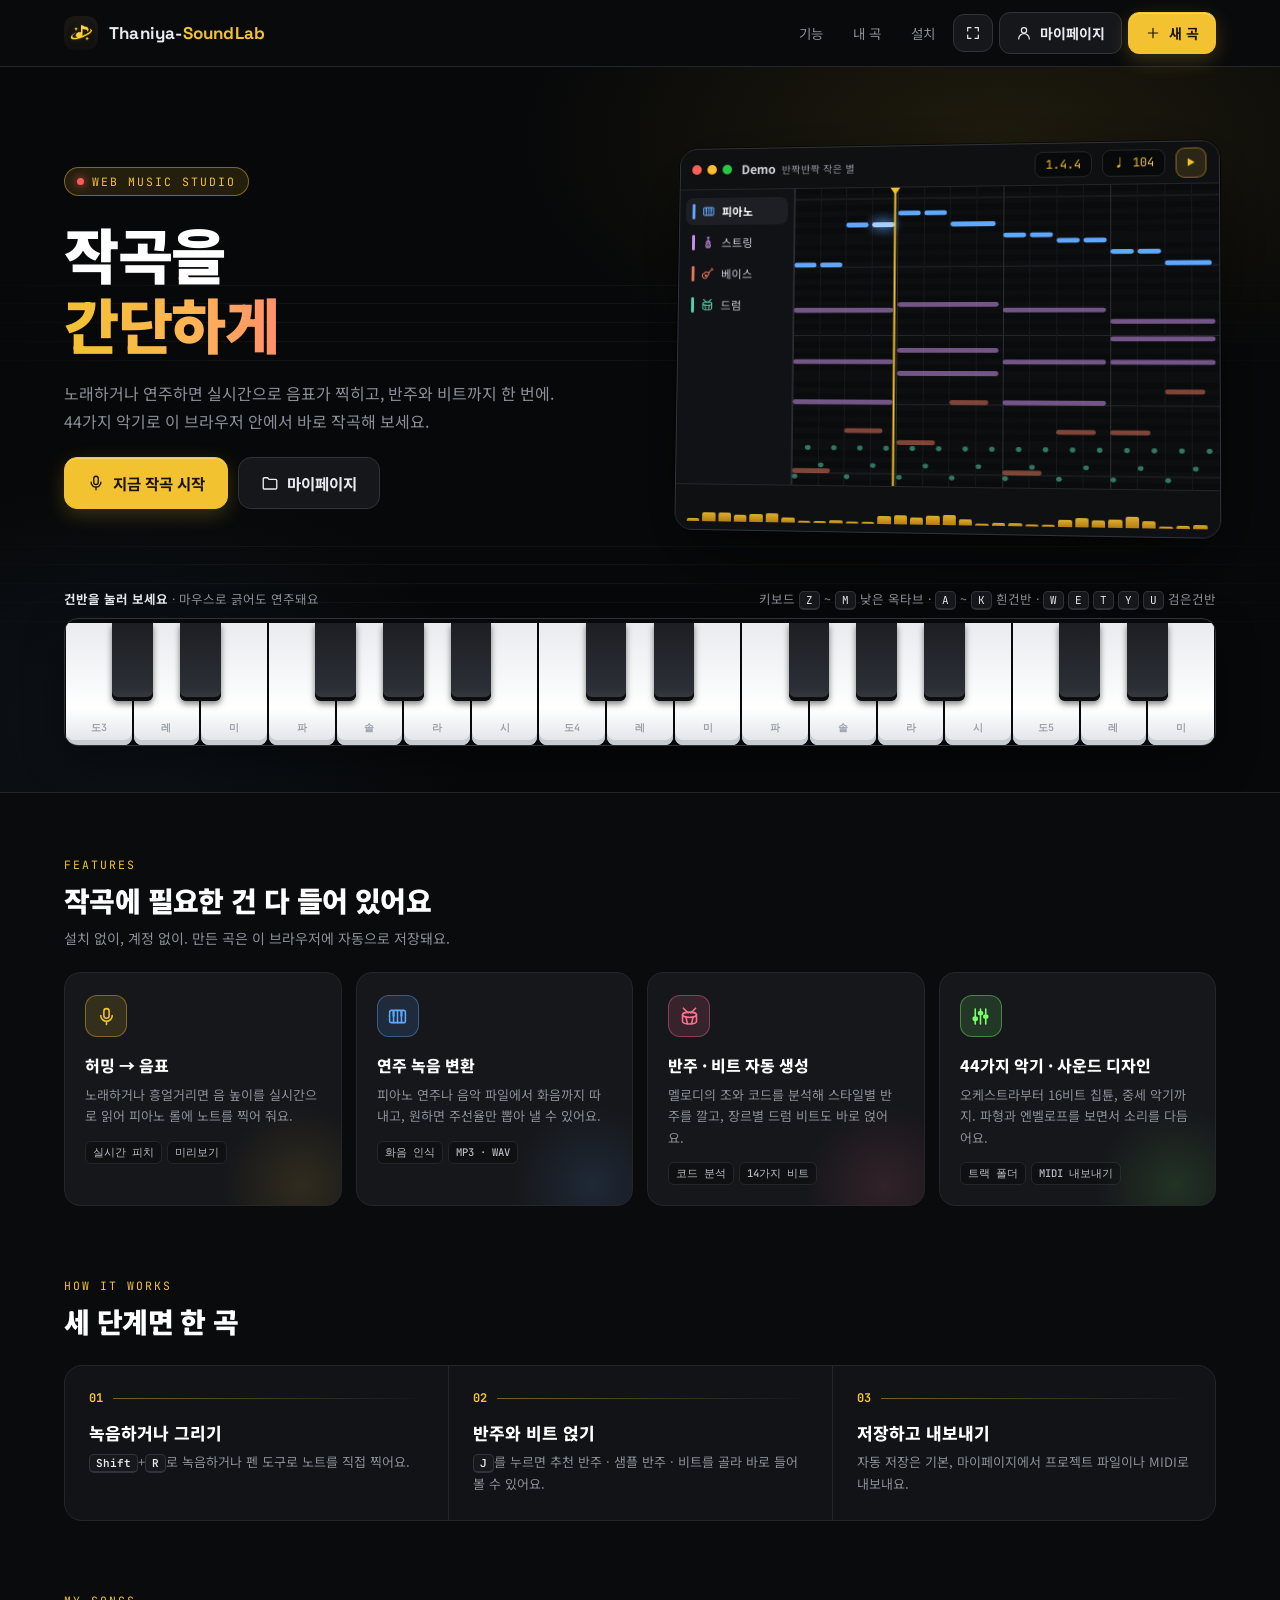
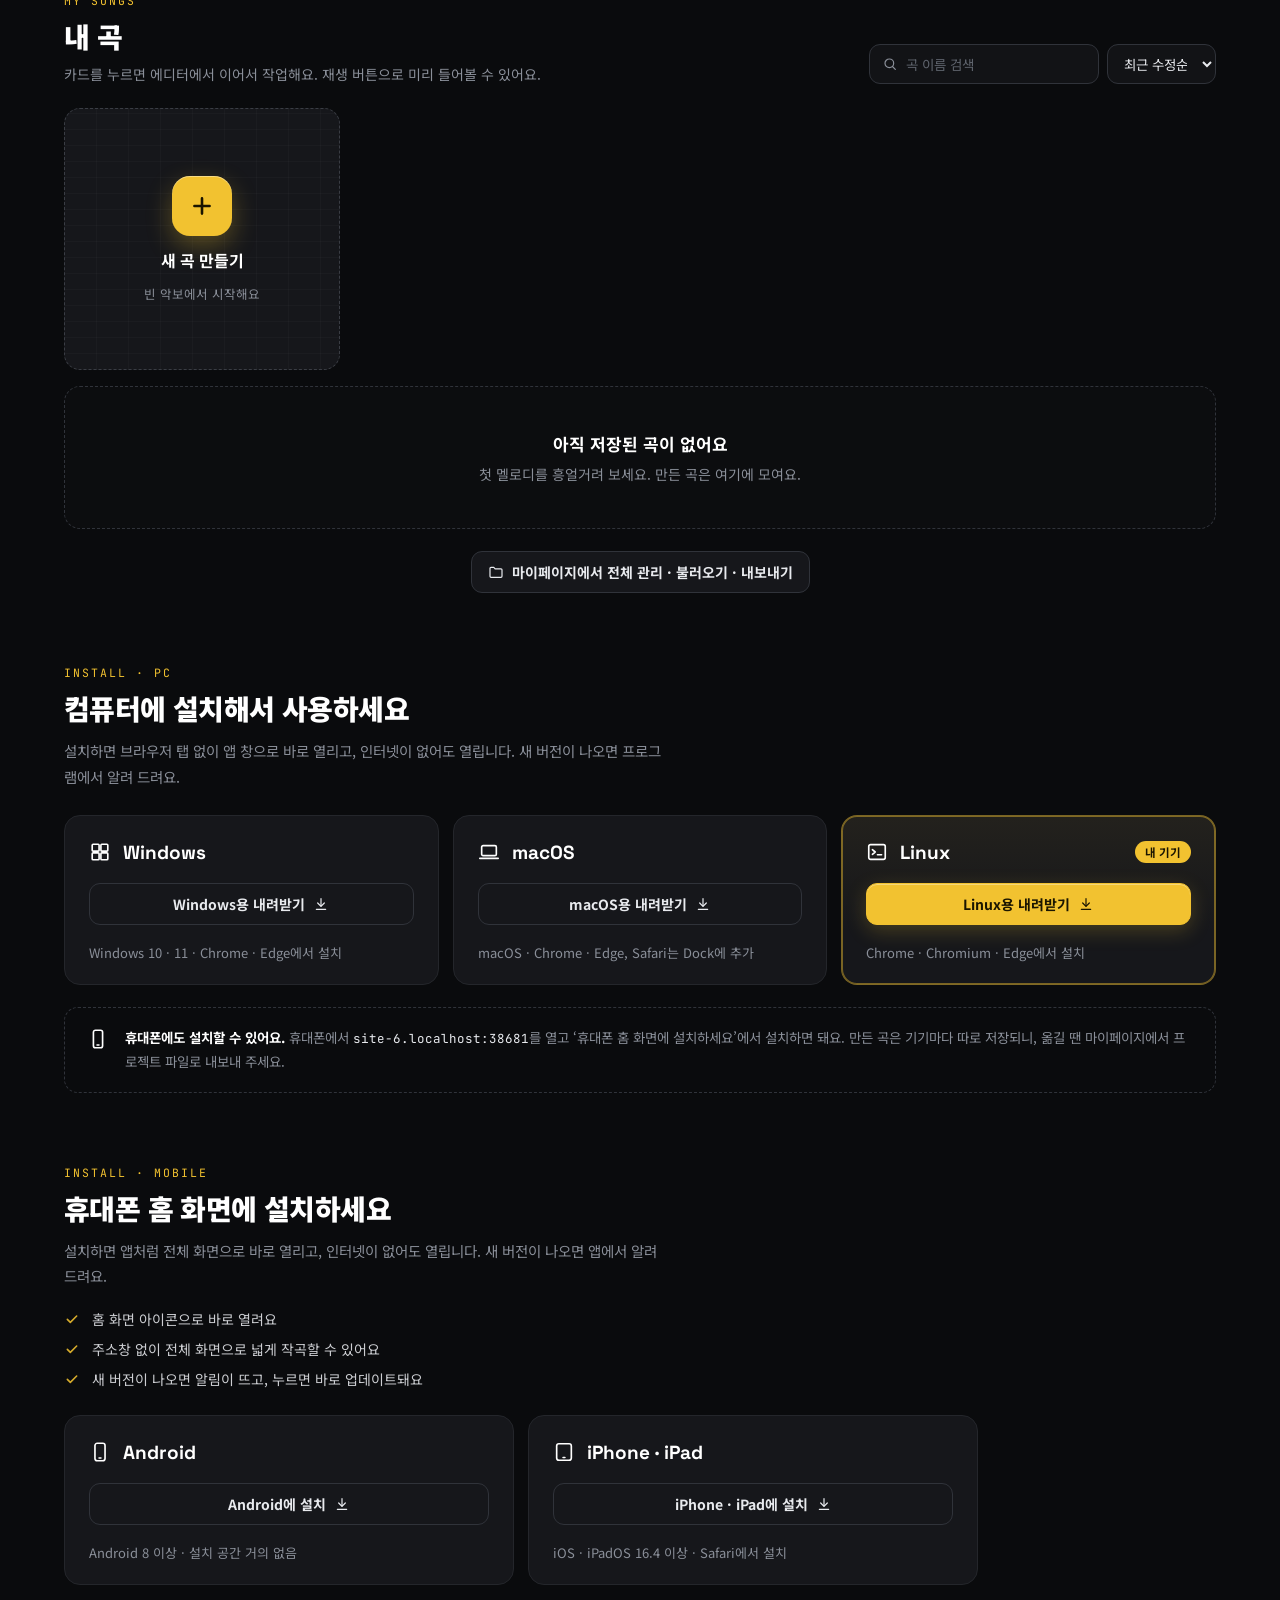
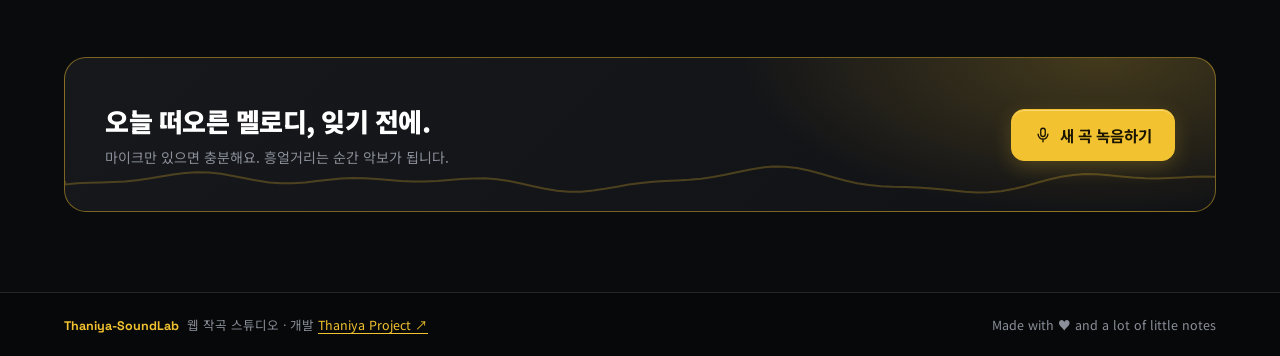
==== commit 0e4135ce: "Add files via upload" ====
--- a/index.html
+++ b/index.html
@@ -1,1375 +1,1228 @@
-<!doctype html>
+<!DOCTYPE html>
 <html lang="ko">
 <head>
-<meta charset="utf-8">
-<meta name="viewport" content="width=device-width,initial-scale=1,viewport-fit=cover">
-<script src="js/common/thaniya-intro.js?v=20261126b" data-text="THANIYA PROJECT"></script>
-<title>Thaniya Engine · 타니아 엔진</title>
-<meta name="description" content="Thaniya Engine — 브라우저에서 던전 맵을 만들고 C# 스크립트로 움직이는 2D 게임 엔진">
-<link rel="icon" type="image/png" href="[data-uri]">
-<link rel="apple-touch-icon" href="assets/apple-touch-icon.png">
-<script src="js/common/theme.js?v=20261126b"></script>
-<link rel="stylesheet" href="css/light-index.css">
-<link rel="preconnect" href="https://fonts.googleapis.com">
-<link rel="stylesheet" href="https://fonts.googleapis.com/css2?family=IBM+Plex+Sans+KR:wght@400;500;600;700&family=IBM+Plex+Mono:wght@400;500&family=Bebas+Neue&display=swap">
-<style>
-:root{
-  --bg:#0b0b0e;--panel:#15151a;--raised:#1d1d24;--line:rgba(255,255,255,.09);--line2:rgba(255,255,255,.16);
-  --fg:#f2f2f5;--mute:#9b9ba6;--accent:#e9bd0c;--accent-fg:#1a1400;
-  --f:"IBM Plex Sans KR","Apple SD Gothic Neo","Malgun Gothic",system-ui,sans-serif;
-  --m:"IBM Plex Mono",ui-monospace,Menlo,Consolas,monospace;
-  color-scheme:dark;
-}
-*{box-sizing:border-box}
-html{scroll-behavior:smooth;scroll-padding-top:72px}
-body{margin:0;background:var(--bg);color:var(--fg);font:16px/1.7 var(--f);-webkit-text-size-adjust:100%}
-a{color:inherit}
-:focus-visible{outline:2px solid var(--accent);outline-offset:3px;border-radius:4px}
-.wrap{width:min(1080px,100% - 40px);margin-inline:auto}
-
-/* 헤더: 메뉴는 가운데, 학습/시작하기는 오른쪽 */
-header{position:sticky;top:0;z-index:20;background:rgba(11,11,14,.82);-webkit-backdrop-filter:blur(14px) saturate(1.4);backdrop-filter:blur(14px) saturate(1.4);border-bottom:1px solid var(--line)}
-.hbar{display:grid;grid-template-columns:1fr auto 1fr;align-items:center;min-height:44px;gap:8px}
-.hc{display:flex;align-items:center;justify-content:center;gap:4px}
-.hr{display:flex;align-items:center;justify-content:flex-end;gap:4px;--tl-h:28px}
-.hr .tt-btn svg{width:15px;height:15px}
-@media (min-width:561px){header .wrap{width:min(1280px,100% - 40px)}}
-header a{text-decoration:none;color:var(--mute);padding:5px 12px;border-radius:999px;font-size:13px;font-weight:500;white-space:nowrap;transition:color .15s,background .15s}
-header a:hover{color:var(--fg);background:rgba(255,255,255,.07)}
-header a.cta{display:inline-flex;align-items:center;height:28px;padding:0 14px;color:var(--accent-fg);background:linear-gradient(180deg,#f6cd2a,#e9bd0c);box-shadow:0 3px 10px rgba(233,189,12,.22),inset 0 1px 0 rgba(255,255,255,.4);font-weight:600;margin-left:6px;transition:filter .15s,transform .15s,box-shadow .15s}
-header a.cta:hover{background:linear-gradient(180deg,#f6cd2a,#e9bd0c);filter:brightness(1.07);transform:translateY(-1px);box-shadow:0 6px 16px rgba(233,189,12,.32),inset 0 1px 0 rgba(255,255,255,.4)}
-header .brand{justify-self:start;display:inline-flex;align-items:center;gap:8px;padding:4px 10px 4px 0;color:var(--fg);font-weight:700;font-size:14px;letter-spacing:-.01em}
-.brand img{display:block;width:24px;height:24px;flex:none}
-header a.brand:hover{background:none;color:var(--fg)}
-
-/* 언어 선택 (오른쪽 상단) */
-.lang{position:relative;margin-left:2px}
-.lang-btn{display:inline-flex;align-items:center;gap:6px;height:28px;padding:0 9px 0 8px;border-radius:999px;border:1px solid var(--line2);background:rgba(255,255,255,.04);color:var(--fg);font:500 12px var(--f);cursor:pointer;transition:background .15s,border-color .15s}
-.lang-btn:hover,.lang-btn[aria-expanded="true"]{background:rgba(255,255,255,.1);border-color:rgba(255,255,255,.28)}
-.lang-btn svg{width:14px;height:14px;flex:none;fill:none;stroke:currentColor;stroke-width:1.6;stroke-linecap:round;stroke-linejoin:round}
-.lang-btn .chev{width:11px;height:11px;color:var(--mute);transition:transform .15s}
-.lang-btn[aria-expanded="true"] .chev{transform:rotate(180deg)}
-.lang-code{display:none;font:500 12px var(--m)}
-.lang-menu{position:absolute;right:0;top:calc(100% + 8px);z-index:30;min-width:150px;margin:0;padding:6px;list-style:none;background:var(--raised);border:1px solid var(--line2);border-radius:14px;box-shadow:0 18px 40px rgba(0,0,0,.5)}
-.lang-menu[hidden]{display:none}
-.lang-menu li{display:flex;align-items:center;justify-content:space-between;gap:12px;padding:9px 12px;border-radius:9px;font-size:14px;color:var(--fg);cursor:pointer}
-.lang-menu li:hover,.lang-menu li:focus-visible{background:rgba(255,255,255,.09);outline:none}
-.lang-menu li[aria-selected="true"]{color:var(--accent);font-weight:600}
-.lang-menu li[aria-selected="true"]::after{content:"✓";font-size:13px}
-/* 히어로: 엔진 화면 위에 제목과 내용을 얹은 메인 배너 */
-.hero{position:relative;isolation:isolate;display:flex;align-items:flex-end;min-height:clamp(480px,calc(100svh - 60px),880px);overflow:hidden;background:var(--bg)}
-.hero-media{position:absolute;inset:0;z-index:-1}
-.hero-media img{display:block;width:100%;height:100%;object-fit:cover;object-position:right top}
-.hero-media::after{content:"";position:absolute;inset:0;background:
-  linear-gradient(180deg,rgba(11,11,14,.55) 0,rgba(11,11,14,0) 22%,rgba(11,11,14,0) 52%,var(--bg) 100%),
-  linear-gradient(90deg,rgba(11,11,14,.92) 0,rgba(11,11,14,.62) 36%,rgba(11,11,14,.08) 72%)}
-.hero-copy{width:min(1080px,100% - 40px);margin-inline:auto;padding:0 0 clamp(40px,7vw,88px)}
-.kick{display:flex;align-items:center;gap:12px;margin:0 0 6px;font-size:clamp(17px,2.2vw,26px);font-weight:600;letter-spacing:-.01em}
-.ver{font:500 12px var(--m);color:var(--mute);padding:3px 12px;border:1px solid var(--line2);border-radius:999px;background:rgba(11,11,14,.5)}
-.hero h1{margin:0 0 18px;font:400 clamp(64px,11.5vw,150px)/.9 "Bebas Neue","Arial Narrow",Impact,var(--f);letter-spacing:.005em;text-transform:uppercase}
-.hero h1 em{font-style:normal;color:var(--accent)}
-.hero .sub{margin:0 0 34px;max-width:480px;color:#c9c9d1;font-size:clamp(15px,1.5vw,18px);text-shadow:0 1px 14px rgba(0,0,0,.7)}
-.hero .btns{display:flex;gap:12px;flex-wrap:wrap}
-.btn{display:inline-flex;align-items:center;justify-content:space-between;gap:36px;height:56px;padding:0 22px 0 24px;border-radius:0;text-decoration:none;font-weight:700;font-size:16px;border:1px solid rgba(255,255,255,.5);color:var(--fg);background:rgba(11,11,14,.35);transition:background .15s,color .15s}
-.btn:hover{background:rgba(255,255,255,.14)}
-.btn.main{background:#fff;color:#0b0b0e;border-color:#fff}
-.btn.main:hover{background:var(--accent);border-color:var(--accent)}
-.btn svg{width:22px;height:22px;flex:none;fill:none;stroke:currentColor;stroke-width:1.6;stroke-linecap:round;stroke-linejoin:round;transition:transform .15s}
-.btn:hover svg{transform:translateX(4px)}
-
-/* 섹션 */
-section{padding:80px 0;border-top:1px solid var(--line)}
-.eyebrow{font:500 12px var(--m);letter-spacing:.14em;text-transform:uppercase;color:var(--accent);text-align:center}
-h2{margin:8px 0 14px;text-align:center;font-size:clamp(26px,4vw,36px);letter-spacing:-.01em;line-height:1.3}
-.lead{text-align:center;color:var(--mute);max-width:640px;margin:0 auto 48px}
-
-/* 소개 */
-.about{display:grid;grid-template-columns:repeat(3,1fr);gap:16px}
-.about div{background:var(--panel);border:1px solid var(--line);border-radius:16px;padding:26px}
-.about b{display:block;font-size:17px;margin-bottom:6px}
-.about span{color:var(--mute);font-size:15px}
-
-/* 기능 */
-.feat{display:grid;grid-template-columns:repeat(3,1fr);gap:16px}
-.card{background:var(--panel);border:1px solid var(--line);border-radius:16px;padding:26px;transition:border-color .2s}
-.card:hover{border-color:rgba(233,189,12,.45)}
-.card .n{font:500 12px var(--m);color:var(--accent)}
-.card h3{margin:10px 0 6px;font-size:18px}
-.card p{margin:0;color:var(--mute);font-size:15px}
-pre{margin:40px auto 0;max-width:640px;background:#0f1115;border:1px solid var(--line);border-radius:14px;padding:20px 24px;overflow-x:auto;font:400 14px/1.7 var(--m);color:#d7d9df}
-pre .k{color:#b69cff}pre .t{color:#7dd3c0}pre .s{color:#f3e6a6}pre .c{color:#6c7280}
-
-/* 최신 업데이트 */
-.log{max-width:720px;margin:0 auto;display:grid;gap:12px}
-.log article{display:grid;grid-template-columns:120px 1fr;gap:18px;background:var(--panel);border:1px solid var(--line);border-radius:16px;padding:22px 26px}
-.log .v{font:600 14px var(--m);color:var(--accent);padding-top:2px}
-.log .v small{display:block;font-weight:400;color:var(--mute);font-size:11px;margin-top:2px}
-.log h3{margin:0 0 4px;font-size:16px}
-.log p{margin:0;color:var(--mute);font-size:15px}
-
-/* 푸터 */
-footer{border-top:1px solid var(--line);background:#09090c;padding:44px 0 56px}
-footer .info{max-width:560px;margin:0 auto;font-size:14px;color:#c9c9d1;line-height:1}
-footer .info p{margin:0 0 16px}
-footer .info p:last-of-type{margin-bottom:22px}
-footer .biz{display:inline-block;color:var(--fg);font-weight:500;text-decoration:none;padding-bottom:3px;border-bottom:1px solid var(--accent)}
-footer .biz:hover{color:var(--accent)}
-footer .ft-x{animation:up .35s cubic-bezier(.2,.7,.2,1) both}
-footer .ft-more button{display:inline-flex;align-items:center;gap:4px;padding:0;background:none;border:0;cursor:pointer;font:500 13px var(--f);color:var(--mute);transition:color .15s}
-footer .ft-more button:hover{color:var(--fg)}
-footer .ft-more svg{width:14px;height:14px;fill:none;stroke:currentColor;stroke-width:2;stroke-linecap:round;stroke-linejoin:round;transition:transform .2s}
-footer .ft-more button[aria-expanded="true"] svg{transform:rotate(180deg)}
-footer .copy{margin-top:34px;padding-top:22px;border-top:1px solid var(--line);color:var(--mute);font-size:13px;display:flex;justify-content:space-between;gap:12px;flex-wrap:wrap;max-width:560px;margin-inline:auto}
-footer .copy a{color:var(--mute)}footer .copy a:hover{color:var(--fg)}
-
-@media (max-width:820px){
-  .about,.feat{grid-template-columns:1fr}
-  .log article{grid-template-columns:1fr;gap:6px}
-  .hero{display:block;min-height:0}
-  .hero-media{position:relative;inset:auto;z-index:0;aspect-ratio:1908/905}
-  .hero-media::after{background:linear-gradient(180deg,rgba(11,11,14,.4) 0,rgba(11,11,14,0) 25%,rgba(11,11,14,0) 60%,var(--bg) 100%)}
-  .hero-copy{padding:8px 0 48px}
-  .btn{height:50px;gap:24px}
-  section{padding:56px 0}
-  .hbar{grid-template-columns:auto 1fr auto;grid-template-areas:"l c r";padding-block:6px;gap:4px}
-  header .brand{grid-area:l;padding:4px 6px 4px 0}
-  .brand span{display:none}
-  .brand img{width:26px;height:26px}
-  .hc{grid-area:c;justify-content:flex-start}
-  .hr{grid-area:r}
-  header a{padding:5px 9px;font-size:13px}
-}
-@media (max-width:480px){
-  .hbar{gap:2px}
-  header a{padding:5px 5px;font-size:12px}
-  header a.cta{margin-left:2px;padding:0 10px}
-  header .brand{padding:4px 4px 4px 0}
-  .brand img{width:24px;height:24px}
-}
-@media (max-width:560px){
-  html{scroll-padding-top:104px}
-  .hbar{grid-template-columns:1fr auto;grid-template-areas:"l r" "c c";row-gap:0;padding-block:6px 0}
-  .hc{justify-content:center;border-top:1px solid var(--line);padding:2px 0;margin-inline:-4px}
-  .lang-name{display:none}.lang-code{display:inline}
-  .lang-btn{height:26px;padding:0 8px;gap:4px}
-  header a{font-size:13px}
-}
-@media (prefers-reduced-motion:reduce){html{scroll-behavior:auto}.btn,.card{transition:none}}
-
-/* 입력할 필요 없는 글자는 선택되지 않게 (입력칸 · 콘솔 출력만 선택 가능) */
-body{-webkit-user-select:none;user-select:none}
-input,textarea,select,[contenteditable],[contenteditable] *,pre,pre *{-webkit-user-select:text;user-select:text}
-
-/* 학습 기능 소개 */
-.lrn-shot{position:relative;margin:0 0 16px;border:1px solid var(--line2);border-radius:18px;overflow:hidden;background:var(--panel);box-shadow:0 24px 60px rgba(0,0,0,.45)}
-.lrn-shot img{display:block;width:100%;height:auto}
-.lrn-shot::after{content:"";position:absolute;left:0;right:0;bottom:0;height:22%;background:linear-gradient(180deg,rgba(11,11,14,0),rgba(11,11,14,.85));pointer-events:none}
-.lrn-cta{display:flex;justify-content:center;margin-top:36px}
-
-/* 에셋 스토어 소개 */
-.st-grid{display:grid;grid-template-columns:minmax(0,1fr) minmax(0,1.1fr);gap:40px;align-items:start}
-.st-fig{align-self:stretch;display:flex;flex-direction:column;justify-content:center}
-.st-copy .eyebrow,.st-copy h2,.st-copy .lead{text-align:left;margin-left:0}
-.st-copy .lead{margin-bottom:24px}
-.st-stats{display:flex;flex-wrap:wrap;gap:8px;margin:0 0 22px;padding:0;list-style:none}
-.st-stats li{display:flex;align-items:baseline;gap:6px;padding:8px 14px;border:1px solid var(--line2);border-radius:12px;background:var(--panel);font-size:13px;color:var(--mute)}
-.st-stats b{font:700 20px/1 var(--f);color:var(--fg)}
-.st-stats li.free b{color:var(--accent)}
-.st-themes{display:flex;flex-wrap:wrap;gap:6px;margin:0 0 26px}
-.st-themes button{font:inherit;font-size:13px;line-height:1.5;cursor:pointer;padding:4px 11px;border-radius:999px;color:#d9d9e0;background:rgba(233,189,12,.08);border:1px solid rgba(233,189,12,.28);transition:background .15s,transform .15s,color .15s,border-color .15s}
-.st-themes button:hover{background:rgba(233,189,12,.18);transform:translateY(-2px)}
-.st-steps{margin:0 0 28px;padding:0;list-style:none;display:grid;gap:10px;counter-reset:st}
-.st-steps li{position:relative;padding:14px 16px 14px 54px;background:var(--panel);border:1px solid var(--line);border-radius:14px;counter-increment:st}
-.st-steps li::before{content:counter(st);position:absolute;left:16px;top:14px;width:26px;height:26px;display:grid;place-items:center;border-radius:50%;font:600 13px var(--m);color:var(--accent-fg);background:var(--accent)}
-.st-steps b{display:block;font-size:15px;margin-bottom:2px}
-.st-steps span{color:var(--mute);font-size:14px}
-.st-shot{position:sticky;top:var(--st-top,84px);margin:0;border:1px solid rgba(233,189,12,.35);border-radius:18px;overflow:hidden;background:#0a0907;box-shadow:0 24px 60px rgba(0,0,0,.45),0 0 60px rgba(233,189,12,.08)}
-.st-shot img{display:block;width:100%;height:auto}
-.st-btns{display:flex;gap:12px;flex-wrap:wrap}
-.st-lic{margin:18px 0 0;font-size:13px;color:var(--mute)}
-@media (max-width:820px){.st-grid{grid-template-columns:1fr;gap:28px}.st-fig{order:-1}.st-shot{position:relative;top:auto}}
-
-/* ---------- THANIYA POPUP ---------- */
-.tp-popup{position:fixed;right:20px;bottom:20px;z-index:100;width:252px;padding:14px 14px 12px;border-radius:22px;color:var(--fg);
-  background:radial-gradient(120% 90% at 0% 0%,rgba(233,189,12,.22),transparent 60%),rgba(37,37,43,.92);
-  -webkit-backdrop-filter:blur(14px);backdrop-filter:blur(14px);border:1px solid rgba(233,189,12,.35);
-  box-shadow:0 14px 36px rgba(0,0,0,.5),0 0 0 1px rgba(0,0,0,.4),inset 0 1px 0 rgba(255,255,255,.08);
-  opacity:0;transform:translateY(16px) scale(.96);pointer-events:none;transition:opacity .3s ease,transform .4s cubic-bezier(.2,.9,.3,1.25)}
-.tp-popup.show{opacity:1;transform:none;pointer-events:auto}
-.tp-close{position:absolute;top:10px;right:10px;width:22px;height:22px;display:grid;place-items:center;border:0;border-radius:50%;cursor:pointer;font:inherit;font-size:14px;line-height:1;color:var(--mute);background:rgba(255,255,255,.07);transition:background .15s,color .15s}
-.tp-close:hover{background:rgba(255,255,255,.16);color:#fff}
-.tp-head{display:flex;align-items:center;gap:12px;padding-right:18px}
-.tp-logo-wrap{flex:none;width:54px;height:54px;display:grid;place-items:center;border-radius:16px;background:radial-gradient(circle at 50% 40%,#17171b,#000);box-shadow:0 6px 16px rgba(0,0,0,.5),0 0 0 1px rgba(233,189,12,.25),inset 0 1px 0 rgba(255,255,255,.06)}
-.tp-logo{width:44px;height:44px;object-fit:contain}
-.tp-text{min-width:0;display:flex;flex-direction:column;gap:3px}
-.tp-eyebrow{font-size:10px;font-weight:500;letter-spacing:1.5px;color:var(--accent);text-transform:uppercase}
-.tp-title{margin:0;font-size:16px;font-weight:700;color:#fff;line-height:1.2}
-.tp-desc{margin:0;font-size:11.5px;line-height:1.5;color:var(--mute)}
-.tp-go{display:flex;align-items:center;justify-content:center;gap:6px;margin-top:12px;padding:9px 14px;border-radius:999px;font-size:13px;font-weight:700;text-decoration:none;color:var(--accent-fg);background:linear-gradient(180deg,#f5cc2e,#e9bd0c);box-shadow:0 4px 12px rgba(233,189,12,.3),inset 0 1px 0 rgba(255,255,255,.4);transition:transform .15s,box-shadow .15s}
-.tp-go:hover{transform:translateY(-1px);box-shadow:0 6px 16px rgba(233,189,12,.45),inset 0 1px 0 rgba(255,255,255,.4)}
-.tp-go:active{transform:none}
-.tp-skip{display:block;margin:8px auto 0;padding:2px 6px;background:none;border:0;cursor:pointer;font:inherit;font-size:10.5px;color:var(--mute)}
-.tp-skip:hover{color:var(--fg)}
-@media (max-width:640px){.tp-popup{right:12px;bottom:12px;width:min(252px,calc(100vw - 24px))}}
-@media (prefers-reduced-motion:reduce){.tp-popup{transition:none}}
-
-/* ---------- 인터랙션 ---------- */
-.progress{position:absolute;left:0;right:0;bottom:-1px;height:2px;pointer-events:none}
-.progress i{display:block;height:100%;background:var(--accent);transform-origin:0 50%;transform:scaleX(var(--p,0))}
-header .hc a{position:relative}
-header a.on{color:var(--fg);background:rgba(255,255,255,.07)}
-header .hc a.on::after{content:"";position:absolute;left:50%;bottom:2px;width:14px;height:2px;margin-left:-7px;border-radius:2px;background:var(--accent)}
-.brand img{transition:transform .35s cubic-bezier(.2,.9,.3,1.4)}
-.brand:hover img{transform:rotate(-12deg) scale(1.1)}
-/* 데스크톱: 가운데 메뉴를 학습 화면의 탭처럼 알약 묶음으로 */
-@media (min-width:821px){
-  .hc{gap:2px;padding:3px;border:1px solid var(--line);border-radius:999px;background:rgba(255,255,255,.03)}
-  header .hc a{padding:4px 12px}
-  header .hc a.on{background:rgba(233,189,12,.16);color:var(--accent-tx,var(--accent))}
-  header .hc a.on::after{display:none}
-}
-
-/* 첫 화면 등장 · 마우스를 따라 움직이는 히어로 */
-@keyframes up{from{opacity:0;translate:0 22px}to{opacity:1;translate:0 0}}
-.hero-copy>*{animation:up .8s cubic-bezier(.2,.7,.2,1) both}
-.hero-copy>.kick{animation-delay:.05s}.hero-copy>h1{animation-delay:.15s}.hero-copy>.sub{animation-delay:.25s}.hero-copy>.btns{animation-delay:.35s}
-.hero-media img{transition:transform .5s ease-out;will-change:transform}
-.hero-glow{position:absolute;inset:0;z-index:-1;pointer-events:none;opacity:0;transition:opacity .4s;background:radial-gradient(420px circle at var(--gx,70%) var(--gy,40%),rgba(233,189,12,.16),transparent 70%)}
-@media (hover:hover){.hero:hover .hero-glow{opacity:1}}
-.hero h1 em{cursor:pointer;display:inline-block;transition:transform .2s cubic-bezier(.2,.9,.3,1.4)}
-.hero h1 em:hover{transform:translateY(-4px) rotate(-1.5deg)}
-.hero h1 em:active{transform:scale(.97)}
-.pxl{position:fixed;z-index:200;width:8px;height:8px;pointer-events:none;margin:-4px 0 0 -4px}
-
-/* 스크롤 등장 */
-html body .rv{opacity:0;translate:0 26px;transition:opacity .7s ease var(--d,0s),translate .7s cubic-bezier(.2,.7,.2,1) var(--d,0s),border-color .2s,transform .2s ease-out}
-html body .rv.in{opacity:1;translate:0 0}
-
-/* 마우스를 따라 기울고 빛나는 카드 */
-.tilt{transform:perspective(900px) rotateX(var(--rx,0deg)) rotateY(var(--ry,0deg));transition:transform .2s ease-out,border-color .2s,opacity .22s,scale .22s}
-.card{transition:border-color .2s,opacity .22s,scale .22s,transform .2s ease-out}
-.glow{position:relative}
-.glow::after{content:"";position:absolute;inset:0;border-radius:inherit;pointer-events:none;opacity:0;transition:opacity .25s;background:radial-gradient(260px circle at var(--mx,50%) var(--my,50%),rgba(233,189,12,.14),transparent 70%)}
-.glow:hover::after{opacity:1}
-
-/* 버튼 물결 */
-.btn,.chip{position:relative;overflow:hidden}
-.rip{position:absolute;border-radius:50%;background:currentColor;opacity:.22;transform:scale(0);animation:rip .55s ease-out forwards;pointer-events:none}
-@keyframes rip{to{transform:scale(1);opacity:0}}
-.btn.sm{height:44px;gap:14px;padding:0 18px;font-size:15px}
-.btn.sm svg{width:18px;height:18px}
-.btn[aria-expanded="true"] svg.dn{transform:rotate(180deg)}
-.btn:hover svg.dn{transform:translateY(2px)}
-.btn[aria-expanded="true"]:hover svg.dn{transform:rotate(180deg) translateY(2px)}
-
-/* 기능 필터 */
-.chips{display:flex;flex-wrap:wrap;justify-content:center;gap:8px;margin:-24px 0 28px}
-.chip{display:inline-flex;align-items:center;font:500 14px var(--f);padding:8px 16px;border-radius:999px;border:1px solid var(--line2);background:transparent;color:var(--mute);cursor:pointer;transition:color .15s,border-color .15s,background .15s}
-.chip:hover{color:var(--fg);border-color:rgba(233,189,12,.5)}
-.chip[aria-pressed="true"]{background:var(--accent);border-color:var(--accent);color:var(--accent-fg);font-weight:600}
-.chip b{font:500 11px var(--m);margin-left:7px;opacity:.7}
-.card.out{opacity:0;scale:.95;pointer-events:none}
-.card[hidden]{display:none}
-
-/* 직접 실행해 보기 */
-.play{max-width:640px;margin:40px auto 0;border:1px solid var(--line);border-radius:14px;overflow:hidden;background:#0f1115}
-.play-bar{display:flex;align-items:center;justify-content:space-between;gap:12px;padding:10px 12px 10px 20px;border-bottom:1px solid var(--line);font:500 12px var(--m);letter-spacing:.06em;color:var(--mute)}
-.play-bar button,.play-in button.cl{display:inline-flex;align-items:center;gap:6px;font:500 12px var(--m);color:var(--mute);background:none;border:1px solid var(--line);border-radius:8px;padding:5px 10px;cursor:pointer;transition:color .15s,border-color .15s,background .15s}
-.play-bar button:hover{color:var(--fg);border-color:var(--line2);background:rgba(255,255,255,.05)}
-.play-bar svg{width:14px;height:14px;fill:none;stroke:currentColor;stroke-width:1.8;stroke-linecap:round;stroke-linejoin:round}
-.play pre{margin:0;max-width:none;border:0;border-radius:0;background:transparent}
-.play-in{display:flex;flex-wrap:wrap;align-items:center;gap:10px;padding:14px 16px;border-top:1px solid var(--line)}
-.play-in label{font:500 12px var(--m);color:var(--mute)}
-.play-in input{flex:1 1 180px;min-width:0;height:40px;padding:0 12px;border-radius:10px;border:1px solid var(--line2);background:rgba(255,255,255,.04);color:var(--fg);font:400 14px var(--m);outline:none;transition:border-color .15s}
-.play-in input:focus{border-color:var(--accent)}
-.seg{display:inline-flex;border:1px solid var(--line2);border-radius:10px;overflow:hidden}
-.seg button{font:500 12px var(--m);padding:0 11px;height:38px;color:var(--mute);background:none;border:0;cursor:pointer;transition:background .15s,color .15s}
-.seg button+button{border-left:1px solid var(--line)}
-.seg button:hover{color:var(--fg);background:rgba(255,255,255,.06)}
-.seg button[aria-checked="true"]{background:rgba(233,189,12,.16);color:var(--accent)}
-.run{display:inline-flex;align-items:center;gap:8px;height:40px;padding:0 18px;border:0;border-radius:10px;background:var(--accent);color:var(--accent-fg);font:700 14px var(--f);cursor:pointer;transition:background .15s,transform .1s}
-.run:hover{background:#f5cc2a}.run:active{transform:scale(.97)}
-.run svg{width:14px;height:14px;fill:currentColor}
-.con{border-top:1px solid var(--line);background:#0a0b0e}
-.con-h{display:flex;align-items:center;justify-content:space-between;padding:8px 12px 8px 20px;font:500 11px var(--m);letter-spacing:.1em;text-transform:uppercase;color:var(--mute);border-bottom:1px solid var(--line)}
-.con ul{list-style:none;margin:0;padding:0;height:132px;overflow:auto;font:400 13px/1.5 var(--m)}
-.con ul:empty::before{content:attr(data-empty);display:block;padding:14px 20px;color:var(--mute)}
-.con li{display:flex;align-items:center;gap:10px;padding:6px 20px;border-bottom:1px solid var(--line);color:#d7d9df;animation:pop .3s ease}
-.con li::before{content:"";flex:none;width:8px;height:8px;border-radius:50%;background:#a0a4ab}
-.con li.warn::before{background:#e8a33d}.con li.warn{color:#f3d58f}
-.con li.error::before{background:#ea6773}.con li.error{color:#ff9aa3}
-.con li .ct{flex:none;color:#6c7280;font-size:11px}
-.con li .tx{flex:1;min-width:0;white-space:pre-wrap;word-break:break-all}
-.con li .bd{flex:none;min-width:22px;padding:0 7px;border-radius:999px;background:rgba(255,255,255,.12);font:600 11px/18px var(--m);text-align:center}
-@keyframes pop{from{opacity:0;translate:-8px 0;background:rgba(233,189,12,.16)}to{opacity:1;translate:0 0}}
-
-/* 에셋 스토어: 숫자 · 단계 · 테마 */
-.st-stats li{transition:transform .2s,border-color .2s}
-.st-stats li:hover{transform:translateY(-3px);border-color:rgba(233,189,12,.5)}
-.st-themes button.on{background:var(--accent);border-color:var(--accent);color:var(--accent-fg)}
-.st-themes button.hot{background:rgba(233,189,12,.32);transform:translateY(-2px)}
-.st-tools{display:flex;flex-wrap:wrap;align-items:center;gap:12px;margin:-14px 0 26px}
-.st-tools .chip{padding:6px 14px;font-size:13px}
-.st-tools .chip svg{width:16px;height:16px;margin-right:6px;fill:none;stroke:currentColor;stroke-width:1.6;stroke-linecap:round;stroke-linejoin:round}
-.st-pick{font-size:13px;color:var(--mute);min-height:20px}
-.st-steps li{cursor:pointer;transition:border-color .25s,background .25s,transform .25s}
-.st-steps li:hover{border-color:rgba(233,189,12,.35)}
-.st-steps li.on{border-color:rgba(233,189,12,.6);background:var(--raised);transform:translateX(6px)}
-.st-steps li::before{transition:transform .25s}
-.st-steps li.on::before{transform:scale(1.15)}
-.st-steps.auto li.on::after{content:"";position:absolute;left:16px;right:16px;bottom:0;height:2px;border-radius:2px;background:var(--accent);transform-origin:0 50%;animation:stbar 4s linear forwards}
-@keyframes stbar{from{transform:scaleX(0)}to{transform:scaleX(1)}}
-.st-fig .st-shot{width:100%}
-
-/* 크게 보기 가능한 스크린샷 */
-.zoomable{cursor:zoom-in}
-.zbadge{position:absolute;top:12px;right:12px;z-index:2;display:inline-flex;align-items:center;gap:6px;padding:6px 12px;border-radius:999px;font-size:12px;font-weight:500;color:#fff;background:rgba(11,11,14,.62);border:1px solid rgba(255,255,255,.2);-webkit-backdrop-filter:blur(8px);backdrop-filter:blur(8px);opacity:0;translate:0 -4px;transition:opacity .2s,translate .2s;pointer-events:none}
-.zbadge svg{width:14px;height:14px;fill:none;stroke:currentColor;stroke-width:1.8;stroke-linecap:round}
-.zoomable:hover .zbadge,.zoomable:focus-visible .zbadge{opacity:1;translate:0 0}
-@media (hover:none){.zbadge{opacity:1;translate:0 0}}
-
-/* 이미지 뷰어 */
-.lb{border:0;padding:0;margin:0;max-width:none;max-height:none;width:100vw;height:100vh;height:100dvh;background:transparent;color:#fff;overflow:hidden}
-.lb::backdrop{background:rgba(5,5,8,.9);-webkit-backdrop-filter:blur(6px);backdrop-filter:blur(6px)}
-.lb-top{position:absolute;top:0;left:0;right:0;z-index:2;display:flex;align-items:center;gap:14px;padding:12px 16px 12px 24px;font-size:14px}
-.lb-cap{flex:1;min-width:0;overflow:hidden;text-overflow:ellipsis;white-space:nowrap;color:#d6d6de}
-.lb-count{font:500 12px var(--m);color:#9b9ba6}
-.lb-btn{display:grid;place-items:center;width:42px;height:42px;padding:0;border-radius:50%;border:1px solid rgba(255,255,255,.2);background:rgba(255,255,255,.08);color:#fff;cursor:pointer;transition:background .15s,transform .15s}
-.lb-btn:hover{background:rgba(255,255,255,.2)}
-.lb-btn svg{width:20px;height:20px;fill:none;stroke:currentColor;stroke-width:1.8;stroke-linecap:round;stroke-linejoin:round}
-.lb-nav{position:absolute;top:50%;z-index:2;margin-top:-21px}
-.lb-nav.prev{left:14px}.lb-nav.next{right:14px}
-.lb-nav:hover{transform:scale(1.08)}
-.lb-stage{position:absolute;inset:64px 72px 28px;display:grid;place-items:center;overflow:hidden}
-.lb-stage img{display:block;max-width:100%;max-height:100%;object-fit:contain;border-radius:10px;cursor:zoom-in;transition:transform .3s ease;transform-origin:var(--ox,50%) var(--oy,50%);-webkit-user-select:none;user-select:none}
-.lb.zoom .lb-stage img{transform:scale(2.2);cursor:zoom-out}
-.lb[open]{animation:lbin .25s ease}
-@keyframes lbin{from{opacity:0}to{opacity:1}}
-body.lb-open{overflow:hidden}
-@media (max-width:640px){.lb-stage{inset:60px 8px 16px}.lb-nav{top:auto;bottom:18px;margin:0}.lb-nav.prev{left:20px}.lb-nav.next{right:20px}}
-
-/* 최신 업데이트: 더 보기 · 펼치기 */
-.log article{position:relative;transition:border-color .2s}
-.log p{display:-webkit-box;-webkit-box-orient:vertical;-webkit-line-clamp:3;overflow:hidden}
-.log article.open p{display:block;-webkit-line-clamp:unset}
-.log article.exp{cursor:pointer;padding-right:46px}
-.log article.exp:hover{border-color:rgba(233,189,12,.4)}
-.log article.exp::before{content:"";position:absolute;right:20px;top:26px;width:8px;height:8px;border-right:1.6px solid var(--mute);border-bottom:1.6px solid var(--mute);rotate:45deg;transition:rotate .25s,top .25s}
-.log article.exp.open::before{rotate:225deg;top:30px}
-.log article[hidden]{display:none}
-.log article.pop{animation:up .5s cubic-bezier(.2,.7,.2,1) both;animation-delay:var(--d,0s)}
-.log-more{display:flex;justify-content:center;margin-top:22px}
-.log-more .btn i{font:500 12px var(--m);font-style:normal;opacity:.7}
-
-/* 맨 위로 */
-.totop{position:fixed;left:20px;bottom:20px;z-index:90;display:grid;place-items:center;width:44px;height:44px;padding:0;border-radius:50%;border:1px solid var(--line2);background:var(--raised);color:var(--fg);cursor:pointer;opacity:0;translate:0 12px;pointer-events:none;transition:opacity .25s,translate .25s,background .15s,color .15s,border-color .15s}
-.totop.show{opacity:1;translate:0 0;pointer-events:auto}
-.totop:hover{background:var(--accent);color:var(--accent-fg);border-color:var(--accent)}
-.totop svg{width:20px;height:20px;fill:none;stroke:currentColor;stroke-width:1.8;stroke-linecap:round;stroke-linejoin:round}
-@media (max-width:640px){.totop{left:12px;bottom:12px}}
-
-@media (prefers-reduced-motion:reduce){
-  .hero-copy>*,.log article.pop,.con li,.lb[open]{animation:none}
-  html body .rv{opacity:1;translate:none;transition:none}
-  .tilt,.hero-media img,.st-steps li,.chip,.totop{transition:none}
-  .st-steps.auto li.on::after{animation:none;transform:none}
-}
-@media print{html body .rv{opacity:1;translate:none}.totop,.tp-popup,.progress{display:none}}
-
-/* ---------- 펼침 메뉴 (메가 메뉴) ---------- */
-.hc .mm{position:relative;display:inline-flex;align-items:center;gap:5px;font:500 13px var(--f);color:var(--mute);background:none;border:0;padding:5px 12px;border-radius:999px;cursor:pointer;white-space:nowrap;transition:color .15s,background .15s}
-.hc .mm:hover{color:var(--fg);background:rgba(255,255,255,.07)}
-.hc .mm svg{width:11px;height:11px;fill:none;stroke:currentColor;stroke-width:2;stroke-linecap:round;stroke-linejoin:round;opacity:.6;transition:transform .2s}
-.hc .mm[aria-expanded="true"] svg{transform:rotate(180deg)}
-.hc .mm.on{color:var(--fg);background:rgba(255,255,255,.07)}
-.hc .mm[aria-expanded="true"]{color:var(--fg);background:rgba(255,255,255,.1)}
-@media (min-width:821px){
-  .hc .mm{padding:4px 12px}
-  .hc .mm.on{background:rgba(233,189,12,.16);color:var(--accent-tx,var(--accent))}
-}
-.mega{position:absolute;left:0;right:0;top:100%;z-index:-1;background:#111116;border-bottom:1px solid var(--line2);box-shadow:0 30px 60px rgba(0,0,0,.45);visibility:hidden;opacity:0;transform:translateY(-8px);transition:opacity .2s,transform .25s cubic-bezier(.2,.7,.2,1),visibility 0s .25s}
-.mega.open{visibility:visible;opacity:1;transform:none;transition:opacity .2s,transform .25s cubic-bezier(.2,.7,.2,1)}
-.mega-in{display:grid;grid-template-columns:240px minmax(0,1fr);gap:40px;padding:34px 0 40px}
-.mega-grp{list-style:none;margin:0;padding:0;display:grid;gap:4px;align-content:start}
-.mega-grp[hidden]{display:none}
-.mega-cap{font:500 11px var(--m);letter-spacing:.14em;text-transform:uppercase;color:var(--accent);margin:0 0 10px}
-header .mega a{color:var(--fg);border-radius:10px}
-header .mega-grp a{display:flex;align-items:center;justify-content:space-between;gap:10px;padding:9px 12px;margin-left:-12px;font-size:16px;font-weight:600;white-space:normal}
-header .mega-grp a:hover{background:rgba(255,255,255,.07);color:var(--accent)}
-.mega-grp a .ar{flex:none;width:14px;height:14px;fill:none;stroke:currentColor;stroke-width:1.8;stroke-linecap:round;stroke-linejoin:round;opacity:0;translate:-4px 0;transition:opacity .15s,translate .15s}
-.mega-grp a:hover .ar,.mega-grp a:focus-visible .ar{opacity:1;translate:0 0}
-.mega-grp a.ext .ar{opacity:.5;translate:0 0}
-.mega-grp a[aria-current="page"]{color:var(--accent)}
-.mega-rh{display:flex;align-items:baseline;justify-content:space-between;gap:12px;margin:0 0 14px}
-.mega-rh b{font-size:17px}
-header .mega-rh a{padding:2px 6px;margin-right:-6px;font-size:13px;color:var(--mute)}
-header .mega-rh a:hover{color:var(--fg);background:none}
-
-/* 업데이트 카드 (메뉴 · 홈) */
-.ncards{display:grid;grid-template-columns:repeat(3,minmax(0,1fr));gap:20px}
-header .mega a.ncard,a.ncard{display:block;padding:0;margin:0;text-decoration:none;color:var(--fg);font-size:14px;font-weight:500;white-space:normal;background:none;border-radius:0}
-.ncard-img{display:block;aspect-ratio:16/9;border-radius:12px;overflow:hidden;background:var(--panel);border:1px solid var(--line)}
-.ncard-img img{display:block;width:100%;height:100%;object-fit:cover;object-position:left top;transition:transform .35s ease}
-.ncard:hover .ncard-img img{transform:scale(1.05)}
-.ncard-meta{display:flex;align-items:center;gap:8px;margin:12px 0 4px;font:400 12px var(--m);color:var(--mute)}
-.ncard-meta em{font-style:normal;font-family:var(--f)}
-.ncard-meta em::after{content:"";display:inline-block;width:1px;height:10px;margin-left:8px;background:var(--line2);vertical-align:-1px}
-.ncard-t{display:block;overflow:hidden;white-space:nowrap;text-overflow:ellipsis;transition:color .15s}
-.ncard:hover .ncard-t{color:var(--accent)}
-
-/* ---------- 페이지 ---------- */
-main>[data-page][hidden]{display:none}
-.page-in{animation:pgin .45s cubic-bezier(.2,.7,.2,1) both}
-@keyframes pgin{from{opacity:0;translate:0 14px}to{opacity:1;translate:0 0}}
-.crumb{display:flex;align-items:center;justify-content:center;gap:8px;margin:0 0 18px;font-size:12px;color:var(--mute)}
-.crumb a{text-decoration:none;color:var(--mute)}.crumb a:hover{color:var(--fg)}
-.crumb i{font-style:normal;opacity:.5}
-.st-copy .crumb{justify-content:flex-start}
-.pager{display:grid;grid-template-columns:1fr 1fr;gap:12px;margin-top:64px}
-.pager a{display:flex;flex-direction:column;gap:2px;padding:16px 20px;border:1px solid var(--line);border-radius:14px;background:var(--panel);text-decoration:none;transition:border-color .15s,transform .15s}
-.pager a:hover{border-color:rgba(233,189,12,.5);transform:translateY(-2px)}
-.pager small{font-size:12px;color:var(--mute)}
-.pager b{font-size:16px}
-.pager .nx{grid-column:2;text-align:right}
-.pager span:empty{display:none}
-
-/* ---------- 홈: 바로가기 ---------- */
-section.qk{position:relative;z-index:1;border-top:0;padding:0 0 64px;margin-top:-28px}
-.qk-h,.hn-h{display:flex;align-items:baseline;justify-content:space-between;gap:12px;margin:0 0 16px}
-.qk-h h2,.hn-h h2{margin:0;text-align:left;font-size:clamp(20px,2.4vw,26px)}
-.hn-h a{font-size:14px;color:var(--mute);text-decoration:none}.hn-h a:hover{color:var(--fg)}
-.qk-grid{display:grid;grid-template-columns:repeat(4,minmax(0,1fr));gap:18px}
-.qk-card{position:relative;aspect-ratio:1/1;border-radius:18px;overflow:hidden;isolation:isolate;background:#16161c;border:1px solid var(--line);box-shadow:0 14px 34px rgba(0,0,0,.35);transition:transform .25s cubic-bezier(.2,.7,.2,1),box-shadow .25s,border-color .25s}
-.qk-card:hover,.qk-card:focus-within{transform:translateY(-4px);border-color:rgba(233,189,12,.45);box-shadow:0 22px 44px rgba(0,0,0,.45)}
-.qk-bg{position:absolute;inset:0;z-index:-1;width:100%;height:100%;object-fit:cover;transition:filter .35s,transform .45s ease}
-.qk-card:hover .qk-bg,.qk-card:focus-within .qk-bg{filter:blur(7px) brightness(.32);transform:scale(1.1)}
-.qk-px{display:grid;place-items:center;background:
-  linear-gradient(rgba(255,255,255,.05) 1px,transparent 1px) 0 0/16px 16px,
-  linear-gradient(90deg,rgba(255,255,255,.05) 1px,transparent 1px) 0 0/16px 16px,
-  radial-gradient(90% 80% at 50% 35%,#4a3a86 0,#1f1838 60%,#121019 100%)}
-.qk-px i{display:block;width:56%;aspect-ratio:1;background:url(assets/base/hero.png) 0 0/400% 400% no-repeat;image-rendering:pixelated;filter:drop-shadow(0 10px 0 rgba(0,0,0,.25));animation:qkwalk .8s steps(4) infinite}
-@keyframes qkwalk{from{background-position-x:0}to{background-position-x:133.333%}}
-.qk-cap{position:absolute;left:0;right:0;bottom:0;padding:44px 18px 16px;background:linear-gradient(180deg,rgba(11,11,14,0),rgba(11,11,14,.88));transition:opacity .25s}
-.qk-cap b{display:block;font-size:18px;color:#fff}
-.qk-cap span{display:block;font-size:13px;color:#c9c9d1;overflow:hidden;white-space:nowrap;text-overflow:ellipsis}
-.qk-card:hover .qk-cap,.qk-card:focus-within .qk-cap{opacity:0}
-.qk-ov{position:absolute;inset:0;display:flex;flex-direction:column;align-items:center;justify-content:center;gap:6px;padding:18px;text-align:center;color:#fff;opacity:0;transition:opacity .25s}
-.qk-card:hover .qk-ov,.qk-card:focus-within .qk-ov{opacity:1}
-.qk-ic{display:grid;place-items:center;width:46px;height:46px;margin-bottom:4px;border-radius:14px;background:rgba(233,189,12,.16);color:var(--accent)}
-.qk-ic svg{width:24px;height:24px;fill:none;stroke:currentColor;stroke-width:1.7;stroke-linecap:round;stroke-linejoin:round}
-.qk-t{font-size:18px}
-.qk-d{font-size:13px;line-height:1.5;color:#c9c9d1;max-width:220px}
-a.qk-go{margin-top:12px;display:inline-flex;align-items:center;height:40px;padding:0 20px;border-radius:10px;background:var(--accent);color:var(--accent-fg);font-weight:700;font-size:14px;text-decoration:none;box-shadow:0 6px 16px rgba(233,189,12,.3);transition:filter .15s}
-a.qk-go:hover{filter:brightness(1.08)}
-a.qk-go::after{content:"";position:absolute;inset:0;z-index:0}
-a.qk-more{position:absolute;right:16px;bottom:12px;z-index:1;display:inline-flex;align-items:center;gap:4px;font-size:13px;color:#bdbdc6;text-decoration:none}
-a.qk-more:hover{color:#fff}
-a.qk-more svg{width:13px;height:13px;fill:none;stroke:currentColor;stroke-width:2;stroke-linecap:round;stroke-linejoin:round}
-@media (hover:none){
-  .qk-cap{display:none}
-  .qk-ov{opacity:1;justify-content:flex-end;align-items:flex-start;text-align:left;gap:2px;padding:16px;background:linear-gradient(180deg,rgba(11,11,14,0) 30%,rgba(11,11,14,.9))}
-  .qk-ic,.qk-d,a.qk-more{display:none}
-  a.qk-go{margin-top:8px;height:34px;padding:0 14px;font-size:13px}
-  .qk-card:hover .qk-bg,.qk-card:focus-within .qk-bg{filter:none;transform:none}
-}
-section.hn{padding-top:56px}
-
-@media (max-width:1000px){.qk-grid{grid-template-columns:repeat(2,minmax(0,1fr))}.qk-card{aspect-ratio:4/3}}
-@media (max-width:820px){
-  section.qk{margin-top:0;padding-top:8px}
-  .mega-in{grid-template-columns:1fr;gap:22px;padding:22px 0 26px}
-  .mega-grp{grid-template-columns:repeat(2,minmax(0,1fr))}
-  .ncards{gap:14px}
-  .mega .ncards .ncard:nth-child(3){display:none}
-  .mega .ncards{grid-template-columns:repeat(2,minmax(0,1fr))}
-  .pager{margin-top:44px}
-}
-@media (max-width:560px){
-  .hc .mm{padding:5px 9px}
-  .mega-r{display:none}
-  .mega-grp{grid-template-columns:1fr}
-  header .mega-grp a{font-size:15px}
-  .qk-grid{gap:12px}
-  .qk-card{aspect-ratio:1/1;border-radius:14px}
-  .qk-ov{padding:12px}.qk-t{font-size:15px}
-  a.qk-go{font-size:12px;padding:0 10px;height:30px}
-  .ncards{grid-template-columns:1fr}
-  .pager{grid-template-columns:1fr}.pager .nx{grid-column:1}
-}
-@media (prefers-reduced-motion:reduce){.mega,.qk-card,.qk-bg,.ncard-img img{transition:none}.qk-px i{animation:none}.page-in{animation:none}}
-</style>
+  <meta charset="UTF-8">
+  <!-- 로고 인트로 (약 4.5초, 클릭·키로 건너뛰기) — 화면보다 먼저 뜨도록 head 맨 위에 -->
+  <script src="./thaniya-intro.js" data-text="THANIYA PROJECT"></script>
+  <meta name="viewport" content="width=device-width, initial-scale=1.0, viewport-fit=cover">
+  <title>Thaniya-SoundLab - 작곡을 간단하게</title>
+  <link rel="icon" href="./Asset/icon.png" type="image/png">
+  <link rel="manifest" href="./install/manifest.webmanifest">
+  <meta name="theme-color" content="#0a0b0d">
+  <meta name="apple-mobile-web-app-capable" content="yes">
+  <meta name="mobile-web-app-capable" content="yes">
+  <meta name="apple-mobile-web-app-title" content="SoundLab">
+  <meta name="apple-mobile-web-app-status-bar-style" content="black-translucent">
+  <link rel="apple-touch-icon" href="./install/icons/apple-touch-icon.png">
+  <link rel="stylesheet" href="./install/install.css">
+  <link rel="stylesheet" href="./install/update/update-notifier.css">
+  <script src="./install/update/app-version.js" defer></script>
+  <script src="./install/update/update-notifier.js" defer></script>
+  <script src="./install/install.js" defer></script>
+  <link rel="preconnect" href="https://fonts.googleapis.com">
+  <link rel="preconnect" href="https://fonts.gstatic.com" crossorigin>
+  <link href="https://fonts.googleapis.com/css2?family=Noto+Sans+KR:wght@400;500;700;900&family=Space+Grotesk:wght@500;700&family=JetBrains+Mono:wght@500;700&display=swap" rel="stylesheet">
+  <style>
+    :root {
+      --bg: #0a0b0d;
+      --bg-deep: #070809;
+      --panel: #121316;
+      --card: #16171b;
+      --card-2: #1c1e23;
+      --line: #24262b;
+      --line-2: #30333a;
+      --text: #e8eaee;
+      --muted: #8a8f99;
+      --accent: #f2c230;
+      --accent-2: #ffd95a;
+      --accent-dim: rgba(242, 194, 48, 0.12);
+      --accent-line: rgba(242, 194, 48, 0.45);
+      --accent-ink: #1a1500;
+      --c-keys: #5fa8ff;
+      --c-str: #c792ea;
+      --c-wind: #5ed6d0;
+      --c-pluck: #ffb454;
+      --c-synth: #ff6f91;
+      --c-chip: #7cff6b;
+      --font-display: 'Space Grotesk', 'Noto Sans KR', sans-serif;
+      --font-body: 'Noto Sans KR', system-ui, -apple-system, 'Segoe UI', sans-serif;
+      --font-mono: 'JetBrains Mono', ui-monospace, SFMono-Regular, Menlo, monospace;
+    }
+
+    * { box-sizing: border-box; margin: 0; padding: 0; }
+    html { scroll-behavior: smooth; }
+    body {
+      background: var(--bg);
+      color: var(--text);
+      font-family: var(--font-body);
+      min-height: 100vh;
+      display: flex;
+      flex-direction: column;
+      -webkit-font-smoothing: antialiased;
+      overflow-x: hidden;
+      user-select: none; -webkit-user-select: none;
+    }
+    input, textarea, [contenteditable] { user-select: text; -webkit-user-select: text; }
+    img, svg { -webkit-user-drag: none; }
+    button { font-family: inherit; }
+    a { color: inherit; }
+    svg.i { width: 18px; height: 18px; fill: none; stroke: currentColor; stroke-width: 1.8; stroke-linecap: round; stroke-linejoin: round; display: block; flex: none; }
+
+    ::-webkit-scrollbar { width: 10px; height: 10px; }
+    ::-webkit-scrollbar-track { background: var(--bg-deep); }
+    ::-webkit-scrollbar-thumb { background: #2a2d33; border-radius: 10px; border: 2px solid var(--bg-deep); }
+    ::-webkit-scrollbar-thumb:hover { background: #3a3e46; }
+
+    /* ---------- NAV ---------- */
+    .nav {
+      position: sticky; top: 0; z-index: 50;
+      background: rgba(10, 11, 13, 0.78);
+      backdrop-filter: blur(14px); -webkit-backdrop-filter: blur(14px);
+      border-bottom: 1px solid var(--line);
+    }
+    .nav-inner {
+      max-width: 1200px; margin: 0 auto; padding: 12px 24px;
+      display: flex; align-items: center; justify-content: space-between; gap: 16px;
+    }
+    .brand { display: flex; align-items: center; gap: 11px; text-decoration: none; }
+    .logo-box {
+      width: 34px; height: 34px; border-radius: 10px; display: grid; place-items: center;
+      background: var(--accent); color: var(--accent-ink);
+      box-shadow: 0 0 0 1px rgba(0,0,0,.4), 0 6px 18px rgba(242,194,48,.25);
+    }
+    .logo-box, .logo-img-host { position: relative; overflow: hidden; }
+    .logo-box.has-img { background: none; box-shadow: none; }
+    .logo-img { position: absolute; inset: 0; width: 100%; height: 100%; object-fit: contain; }
+    .logo-box svg.i { width: 20px; height: 20px; stroke-width: 2.3; }
+    .brand-name { font-family: var(--font-display); font-weight: 700; font-size: 17px; letter-spacing: .2px; }
+    .brand-name span { color: var(--accent); }
+    .nav-links { display: flex; align-items: center; gap: 6px; }
+    .nav-link {
+      padding: 8px 12px; border-radius: 9px; font-size: 13.5px; color: var(--muted);
+      text-decoration: none; transition: color .15s, background .15s;
+    }
+    .nav-link:hover { color: var(--text); background: #16181c; }
+
+    /* ---------- BUTTONS ---------- */
+    .btn {
+      display: inline-flex; align-items: center; justify-content: center; gap: 8px;
+      padding: 10px 16px; border-radius: 11px; font-size: 14px; font-weight: 700;
+      text-decoration: none; cursor: pointer; white-space: nowrap;
+      border: 1px solid var(--line-2); background: var(--card); color: var(--text);
+      transition: transform .12s ease, background .15s, border-color .15s, box-shadow .15s;
+    }
+    .btn:hover { background: var(--card-2); border-color: #3c4048; }
+    .btn:active { transform: translateY(1px); }
+    .btn-icon { width: 40px; padding-left: 0; padding-right: 0; justify-content: center; }
+    .btn-icon.on { border-color: var(--accent); color: var(--accent); }
+    .btn svg.i { width: 16px; height: 16px; }
+    .btn-primary {
+      background: var(--accent); color: var(--accent-ink); border-color: var(--accent);
+      box-shadow: 0 6px 20px rgba(242,194,48,.22), inset 0 1px 0 rgba(255,255,255,.35);
+    }
+    .btn-primary:hover { background: var(--accent-2); border-color: var(--accent-2); box-shadow: 0 8px 26px rgba(242,194,48,.35), inset 0 1px 0 rgba(255,255,255,.35); }
+    .btn-lg { padding: 14px 22px; font-size: 15.5px; border-radius: 13px; }
+    .btn-lg svg.i { width: 18px; height: 18px; }
+
+    /* ---------- HERO ---------- */
+    .hero {
+      position: relative; overflow: hidden;
+      border-bottom: 1px solid var(--line);
+      background:
+        radial-gradient(800px 420px at 78% 10%, rgba(242,194,48,.10), transparent 60%),
+        radial-gradient(600px 400px at 10% 90%, rgba(95,168,255,.07), transparent 60%),
+        var(--bg-deep);
+    }
+    /* 오선지 배경 */
+    .staff { position: absolute; inset: 0; pointer-events: none; opacity: .55; }
+    .staff i {
+      position: absolute; left: -5%; right: -5%; height: 1px;
+      background: linear-gradient(90deg, transparent, rgba(255,255,255,.07) 20%, rgba(255,255,255,.07) 80%, transparent);
+    }
+    .floaters { position: absolute; inset: 0; pointer-events: none; }
+    .floater {
+      position: absolute; opacity: 0; color: var(--accent);
+      animation: floatUp linear infinite;
+    }
+    .floater svg.i { width: 100%; height: 100%; stroke-width: 1.6; }
+    @keyframes floatUp {
+      0%   { transform: translateY(40px) rotate(-8deg); opacity: 0; }
+      15%  { opacity: .45; }
+      85%  { opacity: .35; }
+      100% { transform: translateY(-280px) rotate(10deg); opacity: 0; }
+    }
+
+    .hero-inner {
+      position: relative; max-width: 1200px; margin: 0 auto;
+      padding: 76px 24px 56px;
+      display: grid; grid-template-columns: 1.02fr 1fr; gap: 48px; align-items: center;
+    }
+    .hero-inner > * { min-width: 0; }
+    .hero-copy { display: flex; flex-direction: column; align-items: flex-start; gap: 22px; }
+    .eyebrow {
+      display: inline-flex; align-items: center; gap: 8px;
+      font-family: var(--font-mono); font-size: 11.5px; letter-spacing: 2px; color: var(--accent);
+      padding: 6px 12px; border-radius: 30px; background: var(--accent-dim); border: 1px solid var(--accent-line);
+    }
+    .eyebrow .rec-dot { width: 7px; height: 7px; border-radius: 50%; background: #ff5a5a; box-shadow: 0 0 10px #ff5a5a; animation: blink 1.4s ease-in-out infinite; }
+    @keyframes blink { 50% { opacity: .25; } }
+    .hero-title {
+      font-size: clamp(36px, 5.2vw, 60px); line-height: 1.16; font-weight: 900; letter-spacing: -1.5px; color: #fff;
+    }
+    .hero-title em {
+      font-style: normal;
+      background: linear-gradient(90deg, var(--accent), #ffb454 60%, #ff8f6b);
+      -webkit-background-clip: text; background-clip: text; color: transparent;
+    }
+    .hero-desc { max-width: 500px; font-size: 16px; line-height: 1.75; color: var(--muted); }
+    .hero-actions { display: flex; gap: 10px; flex-wrap: wrap; }
+
+
+    /* 데모 DAW 창 */
+    .daw {
+      position: relative; border-radius: 18px; overflow: hidden;
+      background: var(--panel); border: 1px solid var(--line-2);
+      box-shadow: 0 30px 80px rgba(0,0,0,.55), 0 0 0 1px rgba(0,0,0,.6), inset 0 1px 0 rgba(255,255,255,.04);
+      transform: perspective(1400px) rotateY(-7deg) rotateX(3deg);
+      transition: transform .5s cubic-bezier(.2,.8,.2,1);
+    }
+    .daw:hover { transform: perspective(1400px) rotateY(-2deg) rotateX(1deg); }
+    .daw-bar {
+      display: flex; align-items: center; gap: 10px; height: 42px; padding: 0 12px;
+      border-bottom: 1px solid var(--line); background: #0f1012;
+    }
+    .dots { display: flex; gap: 6px; }
+    .dots i { width: 10px; height: 10px; border-radius: 50%; background: #2a2c31; }
+    .dots i:nth-child(1) { background: #ff5f57; } .dots i:nth-child(2) { background: #febc2e; } .dots i:nth-child(3) { background: #28c840; }
+    .daw-title { font-size: 12.5px; font-weight: 700; color: #cfd2d8; }
+    .daw-title small { color: var(--muted); font-weight: 400; margin-left: 6px; }
+    .daw-bar .sp { flex: 1; }
+    .lcd {
+      font-family: var(--font-mono); font-size: 12px; color: var(--accent);
+      padding: 4px 10px; border-radius: 8px; background: #08090a; border: 1px solid var(--line);
+    }
+    .daw-play {
+      width: 30px; height: 30px; border-radius: 9px; border: 1px solid var(--accent-line);
+      background: var(--accent-dim); color: var(--accent); display: grid; place-items: center; cursor: pointer;
+      transition: background .15s, color .15s;
+    }
+    .daw-play:hover, .daw-play.on { background: var(--accent); color: var(--accent-ink); }
+    .daw-play svg.i { width: 13px; height: 13px; }
+    .daw-body { display: grid; grid-template-columns: 120px 1fr; height: 300px; }
+    .daw-tracks { border-right: 1px solid var(--line); padding: 8px 6px; display: flex; flex-direction: column; gap: 4px; background: #111215; }
+    .dtrk { display: flex; align-items: center; gap: 7px; padding: 6px 7px; border-radius: 8px; font-size: 11.5px; color: #c9ccd2; }
+    .dtrk.on { background: #1d1f24; color: #fff; font-weight: 700; }
+    .dtrk .sw { width: 3px; height: 16px; border-radius: 2px; }
+    .dtrk svg.i { width: 14px; height: 14px; }
+    .daw-roll { position: relative; }
+    .daw-roll canvas { position: absolute; inset: 0; width: 100%; height: 100%; display: block; }
+    .eq {
+      display: flex; align-items: flex-end; gap: 3px; height: 46px; padding: 8px 12px;
+      border-top: 1px solid var(--line); background: #0f1012;
+    }
+    .eq i { flex: 1; border-radius: 2px 2px 0 0; background: linear-gradient(180deg, var(--accent), #c98a12); height: 10%; transition: height .08s linear; opacity: .9; }
+
+    /* 건반 */
+    .piano-wrap { position: relative; max-width: 1200px; margin: 0 auto; padding: 0 24px 46px; }
+    .piano-head { display: flex; align-items: center; justify-content: space-between; gap: 12px; margin-bottom: 10px; font-size: 12.5px; color: var(--muted); }
+    .piano-head b { color: var(--text); font-weight: 700; }
+    .piano-head kbd {
+      font-family: var(--font-mono); font-size: 11px; padding: 1px 6px; border-radius: 5px;
+      background: #16181c; border: 1px solid var(--line-2); border-bottom-width: 2px; color: var(--text);
+    }
+    .piano {
+      position: relative; height: 128px; display: flex; user-select: none; touch-action: none;
+      border-radius: 14px; overflow: hidden; border: 1px solid var(--line-2);
+      box-shadow: 0 16px 40px rgba(0,0,0,.45), inset 0 3px 0 #08090a;
+      background: #08090a; padding-top: 4px;
+    }
+    .wk {
+      flex: 1; position: relative; margin: 0 1px; border-radius: 0 0 8px 8px; cursor: pointer;
+      background: linear-gradient(180deg, #e9ebef, #fff 70%, #dfe2e7);
+      box-shadow: inset 0 -5px 0 #c7cbd2;
+      display: flex; align-items: flex-end; justify-content: center; padding-bottom: 10px;
+      font: 600 10px var(--font-mono); color: #9aa0aa;
+      transition: background .06s;
+    }
+    .wk.down { background: linear-gradient(180deg, #ffe58a, var(--accent)); box-shadow: inset 0 -2px 0 #c98a12; color: #6b5200; }
+    .bk {
+      position: absolute; top: 4px; height: 62%; z-index: 2; border-radius: 0 0 6px 6px; cursor: pointer;
+      background: linear-gradient(180deg, #1c1e23, #2c2f36 85%, #3a3e46);
+      box-shadow: inset 0 -4px 0 #0c0d0f, 0 3px 6px rgba(0,0,0,.5);
+    }
+    .bk.down { background: linear-gradient(180deg, #8a6a10, var(--accent)); box-shadow: inset 0 -2px 0 #6b5200; }
+    .wk .lb { pointer-events: none; }
+
+    /* ---------- MAIN ---------- */
+    main { flex: 1; width: 100%; max-width: 1200px; margin: 0 auto; padding: 64px 24px 80px; display: flex; flex-direction: column; gap: 72px; }
+    .section-head { display: flex; align-items: flex-end; justify-content: space-between; gap: 20px; flex-wrap: wrap; margin-bottom: 24px; }
+    .kicker { font-family: var(--font-mono); font-size: 11.5px; letter-spacing: 2px; color: var(--accent); margin-bottom: 8px; }
+    .section-title { font-size: 28px; font-weight: 900; letter-spacing: -.6px; color: #fff; }
+    .section-sub { margin-top: 8px; font-size: 14px; color: var(--muted); }
+
+    /* 기능 */
+    .features { display: grid; grid-template-columns: repeat(4, 1fr); gap: 14px; }
+    .feat {
+      position: relative; overflow: hidden; padding: 22px 20px 20px; border-radius: 16px;
+      background: var(--card); border: 1px solid var(--line);
+      transition: transform .18s ease, border-color .18s ease;
+    }
+    .feat:hover { transform: translateY(-4px); border-color: var(--line-2); }
+    .feat::after {
+      content: ''; position: absolute; inset: auto -40px -60px auto; width: 160px; height: 160px; border-radius: 50%;
+      background: radial-gradient(circle, var(--fc, var(--accent)), transparent 70%); opacity: .12;
+    }
+    .feat-ic {
+      width: 42px; height: 42px; border-radius: 12px; display: grid; place-items: center; margin-bottom: 16px;
+      color: var(--fc, var(--accent)); background: color-mix(in srgb, var(--fc, var(--accent)) 14%, transparent);
+      border: 1px solid color-mix(in srgb, var(--fc, var(--accent)) 40%, transparent);
+    }
+    .feat-ic svg.i { width: 21px; height: 21px; }
+    .feat h3 { font-size: 16px; font-weight: 800; margin-bottom: 7px; color: #fff; }
+    .feat p { font-size: 13px; line-height: 1.65; color: var(--muted); }
+    .feat .tagline { margin-top: 14px; display: flex; gap: 5px; flex-wrap: wrap; }
+    .feat .tagline span { font: 500 10.5px var(--font-mono); color: #b8bcc4; padding: 3px 7px; border-radius: 6px; background: #0f1012; border: 1px solid var(--line); }
+
+    /* 흐름 */
+    .flow { display: grid; grid-template-columns: repeat(3, 1fr); gap: 0; border-radius: 18px; overflow: hidden; border: 1px solid var(--line); background: var(--panel); }
+    .step { padding: 24px 24px 26px; position: relative; }
+    .step + .step { border-left: 1px solid var(--line); }
+    .step-no { font: 700 12px var(--font-mono); color: var(--accent); margin-bottom: 14px; display: flex; align-items: center; gap: 10px; }
+    .step-no::after { content: ''; flex: 1; height: 1px; background: linear-gradient(90deg, var(--accent-line), transparent); }
+    .step h4 { font-size: 17px; font-weight: 800; color: #fff; margin-bottom: 6px; }
+    .step p { font-size: 13px; color: var(--muted); line-height: 1.65; }
+    .step kbd { font: 600 11px var(--font-mono); padding: 1px 6px; border-radius: 5px; background: #16181c; border: 1px solid var(--line-2); border-bottom-width: 2px; color: var(--text); }
+
+    /* 곡 갤러리 */
+    .tools { display: flex; gap: 8px; flex-wrap: wrap; align-items: center; }
+    .search-box {
+      display: flex; align-items: center; gap: 8px; height: 40px; padding: 0 12px; width: 230px;
+      background: var(--panel); border: 1px solid var(--line-2); border-radius: 11px; color: var(--muted);
+      transition: border-color .15s, box-shadow .15s;
+    }
+    .search-box:focus-within { border-color: var(--accent-line); box-shadow: 0 0 0 3px var(--accent-dim); }
+    .search-box svg.i { width: 16px; height: 16px; }
+    .search-box input { flex: 1; min-width: 0; background: none; border: 0; outline: none; color: var(--text); font: 13.5px var(--font-body); }
+    .search-box input::placeholder { color: #5f646d; }
+    .select {
+      height: 40px; padding: 0 12px; border-radius: 11px; cursor: pointer;
+      background: var(--panel); border: 1px solid var(--line-2); color: var(--text); font: 13.5px var(--font-body); outline: none;
+    }
+    .select:focus { border-color: var(--accent-line); }
+
+    .song-grid { display: grid; grid-template-columns: repeat(auto-fill, minmax(250px, 1fr)); gap: 16px; }
+    .song, .song-new {
+      position: relative; display: flex; flex-direction: column; border-radius: 16px; overflow: hidden;
+      background: var(--card); border: 1px solid var(--line); text-decoration: none; color: inherit; cursor: pointer;
+      transition: transform .16s ease, border-color .16s ease, box-shadow .16s ease;
+      animation: popIn .45s cubic-bezier(.2,.8,.2,1) backwards;
+    }
+    @keyframes popIn { from { opacity: 0; transform: translateY(14px); } to { opacity: 1; transform: none; } }
+    .song:hover { transform: translateY(-4px); border-color: var(--accent-line); box-shadow: 0 18px 40px rgba(0,0,0,.45), 0 0 0 1px var(--accent-dim); }
+    .song.cur { border-color: rgba(242,194,48,.35); }
+    .thumb { position: relative; height: 138px; background: #0d0e10; border-bottom: 1px solid var(--line); }
+    .thumb canvas { width: 100%; height: 100%; display: block; }
+    .thumb .ph { position: absolute; top: 0; bottom: 0; width: 2px; background: var(--accent); box-shadow: 0 0 10px var(--accent); display: none; }
+    .song.playing .thumb .ph { display: block; }
+    .s-play {
+      position: absolute; right: 12px; bottom: -18px; z-index: 2;
+      width: 40px; height: 40px; border-radius: 50%; display: grid; place-items: center; cursor: pointer;
+      background: var(--accent); color: var(--accent-ink); border: 3px solid var(--card);
+      box-shadow: 0 6px 16px rgba(0,0,0,.45);
+      transform: scale(.85); opacity: 0; transition: transform .15s, opacity .15s, background .15s;
+    }
+    .s-play svg.i { width: 14px; height: 14px; }
+    .song:hover .s-play, .song.playing .s-play { transform: none; opacity: 1; }
+    .s-play:hover { background: var(--accent-2); }
+    .badge {
+      position: absolute; top: 10px; left: 10px; font: 700 10px var(--font-mono); padding: 3px 8px; border-radius: 20px;
+      color: var(--accent); background: rgba(10,11,13,.75); border: 1px solid var(--accent-line); backdrop-filter: blur(4px);
+    }
+    .meta { padding: 14px 16px 15px; display: flex; flex-direction: column; gap: 7px; }
+    .meta-title { font-size: 15.5px; font-weight: 800; color: #fff; overflow: hidden; text-overflow: ellipsis; white-space: nowrap; padding-right: 40px; }
+    .meta-row { display: flex; gap: 6px; flex-wrap: wrap; }
+    .chip { font: 500 10.5px var(--font-mono); padding: 3px 7px; border-radius: 6px; color: #b8bcc4; background: #0f1012; border: 1px solid var(--line); display: inline-flex; align-items: center; gap: 4px; }
+    .chip svg.i { width: 11px; height: 11px; }
+    .meta-foot { display: flex; align-items: center; justify-content: space-between; gap: 8px; font-size: 11.5px; color: var(--muted); }
+    .inst-dots { display: flex; }
+    .inst-dots i { width: 18px; height: 18px; border-radius: 50%; border: 2px solid var(--card); margin-left: -5px; display: grid; place-items: center; }
+    .inst-dots i:first-child { margin-left: 0; }
+
+    .song-new {
+      align-items: center; justify-content: center; gap: 12px; min-height: 262px; border-style: dashed; border-color: #3a3d44;
+      background: repeating-linear-gradient(90deg, transparent 0 31px, rgba(255,255,255,.025) 31px 32px), repeating-linear-gradient(0deg, transparent 0 15px, rgba(255,255,255,.025) 15px 16px), var(--card);
+    }
+    .song-new:hover { border-color: var(--accent); transform: translateY(-4px); box-shadow: 0 18px 40px rgba(242,194,48,.08); }
+    .plus {
+      width: 60px; height: 60px; border-radius: 18px; display: grid; place-items: center;
+      background: var(--accent); color: var(--accent-ink);
+      box-shadow: 0 10px 26px rgba(242,194,48,.3), inset 0 1px 0 rgba(255,255,255,.4);
+      transition: transform .2s cubic-bezier(.2,.8,.2,1.4);
+    }
+    .song-new:hover .plus { transform: rotate(90deg) scale(1.05); }
+    .plus svg.i { width: 26px; height: 26px; stroke-width: 2.4; }
+    .song-new b { font-size: 16px; color: #fff; }
+    .song-new span { font-size: 12.5px; color: var(--muted); }
+
+    .empty {
+      grid-column: 1 / -1; display: flex; flex-direction: column; align-items: center; gap: 8px;
+      padding: 44px 20px; text-align: center; color: var(--muted); font-size: 14px;
+      border: 1px dashed var(--line-2); border-radius: 16px; background: rgba(255,255,255,.012);
+    }
+    .empty strong { font-size: 17px; color: #fff; }
+    .more-row { display: flex; justify-content: center; margin-top: 22px; }
+
+    /* CTA */
+    .cta {
+      position: relative; overflow: hidden; border-radius: 22px; padding: 44px 40px;
+      display: flex; align-items: center; justify-content: space-between; gap: 24px; flex-wrap: wrap;
+      background: radial-gradient(600px 260px at 90% 0%, rgba(242,194,48,.22), transparent 60%), linear-gradient(135deg, #17181c, #111215);
+      border: 1px solid var(--accent-line);
+    }
+    .cta h2 { font-size: 26px; font-weight: 900; letter-spacing: -.5px; color: #fff; }
+    .cta p { margin-top: 8px; font-size: 14px; color: var(--muted); }
+    .cta .wave { position: absolute; right: 0; bottom: 0; left: 0; height: 60px; opacity: .25; pointer-events: none; }
+
+    /* ---------- FOOTER ---------- */
+    footer { border-top: 1px solid var(--line); background: var(--bg-deep); }
+    .footer-inner {
+      max-width: 1200px; margin: 0 auto; padding: 22px 24px;
+      display: flex; justify-content: space-between; align-items: center; flex-wrap: wrap; gap: 10px;
+      font-size: 12.5px; color: var(--muted);
+    }
+    .footer-inner b { font-family: var(--font-display); color: var(--accent); }
+    .footer-link { color: var(--accent); text-decoration: underline; text-underline-offset: 3px; }
+    .footer-link:hover { color: #fff; }
+
+    /* ---------- THANIYA POPUP ---------- */
+    .tp-popup {
+      position: fixed; right: 20px; bottom: 20px; z-index: 100; width: 252px; padding: 14px 14px 12px; border-radius: 22px;
+      color: var(--text);
+      background: radial-gradient(120% 90% at 0% 0%, rgba(242,194,48,0.22), transparent 60%), rgba(22, 23, 27, 0.92);
+      backdrop-filter: blur(14px); -webkit-backdrop-filter: blur(14px);
+      border: 1px solid var(--accent-line);
+      box-shadow: 0 14px 36px rgba(0,0,0,0.5), 0 0 0 1px rgba(0,0,0,0.4), inset 0 1px 0 rgba(255,255,255,0.08);
+      opacity: 0; transform: translateY(16px) scale(.96); pointer-events: none;
+      transition: opacity .3s ease, transform .4s cubic-bezier(.2,.9,.3,1.25);
+    }
+    .tp-popup.show { opacity: 1; transform: none; pointer-events: auto; }
+    .tp-close {
+      position: absolute; top: 10px; right: 10px; width: 22px; height: 22px; display: grid; place-items: center;
+      border: 0; border-radius: 50%; cursor: pointer; color: var(--muted); background: rgba(255,255,255,0.07);
+      transition: background .15s ease, color .15s ease;
+    }
+    .tp-close svg.i { width: 12px; height: 12px; stroke-width: 2.2; }
+    .tp-close:hover { background: rgba(255,255,255,0.16); color: #fff; }
+    .tp-head { display: flex; align-items: center; gap: 12px; padding-right: 18px; }
+    .tp-logo-wrap {
+      flex: none; width: 54px; height: 54px; display: grid; place-items: center; border-radius: 16px;
+      background: radial-gradient(circle at 50% 40%, #17171b, #000);
+      box-shadow: 0 6px 16px rgba(0,0,0,0.5), 0 0 0 1px rgba(242,194,48,0.25), inset 0 1px 0 rgba(255,255,255,0.06);
+      color: var(--accent); font: 700 22px var(--font-display);
+    }
+    .tp-logo { width: 44px; height: 44px; object-fit: contain; }
+    .tp-text { min-width: 0; display: flex; flex-direction: column; gap: 3px; }
+    .tp-eyebrow { font-size: 10px; font-weight: 500; letter-spacing: 1.5px; color: var(--accent); text-transform: uppercase; }
+    .tp-title { font-size: 16px; font-weight: 700; color: #fff; line-height: 1.2; }
+    .tp-desc { font-size: 11.5px; line-height: 1.5; color: var(--muted); }
+    .tp-go {
+      display: flex; align-items: center; justify-content: center; gap: 6px; margin-top: 12px; padding: 9px 14px; border-radius: 999px;
+      font-size: 13px; font-weight: 700; text-decoration: none; color: var(--accent-ink);
+      background: linear-gradient(180deg, var(--accent-2), var(--accent));
+      box-shadow: 0 4px 12px rgba(242,194,48,0.3), inset 0 1px 0 rgba(255,255,255,0.4);
+      transition: transform .15s ease, box-shadow .15s ease;
+    }
+    .tp-go svg.i { width: 14px; height: 14px; stroke-width: 2.2; }
+    .tp-go:hover { transform: translateY(-1px); box-shadow: 0 6px 16px rgba(242,194,48,0.45), inset 0 1px 0 rgba(255,255,255,0.4); }
+    .tp-skip { display: block; margin: 8px auto 0; padding: 2px 6px; background: none; border: 0; cursor: pointer; font-size: 10.5px; color: var(--muted); }
+    .tp-skip:hover { color: var(--text); }
+
+    /* ---------- RESPONSIVE ---------- */
+    @media (max-width: 980px) {
+      .hero-inner { grid-template-columns: 1fr; padding-top: 56px; gap: 36px; }
+      .daw { transform: none; }
+      .features { grid-template-columns: repeat(2, 1fr); }
+    }
+    @media (max-width: 640px) {
+      .nav-inner { padding: 10px 16px; }
+      .nav-link.hide-sm, .btn.hide-sm { display: none; }
+      .hero-inner { padding: 40px 16px 36px; }
+      .piano-wrap { padding: 0 16px 36px; }
+      .piano { height: 104px; }
+      .wk .lb { display: none; }
+      .wk.c .lb { display: inline; font-size: 9px; }
+      .piano-head .keys-hint { display: none; }
+      main { padding: 44px 16px 60px; gap: 56px; }
+      .features { grid-template-columns: 1fr; }
+      .flow { grid-template-columns: 1fr; }
+      .step + .step { border-left: 0; border-top: 1px solid var(--line); }
+      .search-box { width: 100%; }
+      .tools { width: 100%; }
+      .select { flex: 1; }
+      .daw-body { grid-template-columns: 1fr; height: 230px; }
+      .daw-tracks { display: none; }
+      .daw-title small, .daw-bar .lcd + .lcd { display: none; }
+      .hero-title { letter-spacing: -1px; }
+      .cta { padding: 32px 22px; }
+      .tp-popup { right: 12px; bottom: 12px; width: min(252px, calc(100vw - 24px)); }
+    }
+    /* ---------- 모바일 보강 ---------- */
+    @media (max-width: 640px) {
+      .nav-inner { padding: 10px max(14px, env(safe-area-inset-left)); }
+      .brand-name { font-size: 15px; }
+      .logo-box { width: 30px; height: 30px; }
+      .nav-links .btn { padding: 8px 12px; font-size: 13px; }
+      .hero-inner { gap: 28px; }
+      .hero-title { font-size: clamp(30px, 9vw, 40px); }
+      .hero-desc { font-size: 14px; line-height: 1.7; }
+      .hero-desc br { display: none; }
+      .hero-actions { width: 100%; }
+      .hero-actions .btn { flex: 1 1 0; padding: 13px 10px; font-size: 14px; }
+      .daw-body { height: 200px; }
+      .eq { height: 38px; }
+      .piano { height: 96px; }
+      .section-title { font-size: 22px; }
+      .section-head { margin-bottom: 18px; }
+      .feat { padding: 18px 16px; }
+      .step { padding: 18px 18px 20px; }
+      .song-grid { grid-template-columns: repeat(2, minmax(0, 1fr)); gap: 10px; }
+      .thumb { height: 100px; }
+      .meta { padding: 11px 11px 12px; gap: 6px; }
+      .meta-title { font-size: 13.5px; padding-right: 0; }
+      .chip { font-size: 9.5px; padding: 2px 5px; }
+      .meta-row .chip:nth-child(n+3) { display: none; }
+      .s-play { opacity: 1; transform: none; width: 36px; height: 36px; right: 8px; bottom: -16px; }
+      .song-new { min-height: 190px; }
+      .plus { width: 48px; height: 48px; border-radius: 14px; }
+      .more-row .btn { width: 100%; white-space: normal; text-align: center; font-size: 13px; }
+      .cta { padding: 26px 18px; }
+      .cta h2 { font-size: 20px; }
+      .cta .btn { width: 100%; }
+      .footer-inner { padding: 18px 16px; flex-direction: column; align-items: flex-start; }
+      .tp-popup { width: min(236px, calc(100vw - 24px)); }
+    }
+    @media (max-width: 360px) { .song-grid { grid-template-columns: 1fr; } }
+    @media (hover: none) { .feat:hover, .song:hover, .song-new:hover { transform: none; } .s-play { opacity: 1; transform: none; } }
+
+
+    /* ---------- SAFE AREA (노치·홈 인디케이터·가로모드 시스템 인셋) ---------- */
+    :root {
+      --sa-t: env(safe-area-inset-top, 0px);
+      --sa-r: env(safe-area-inset-right, 0px);
+      --sa-b: env(safe-area-inset-bottom, 0px);
+      --sa-l: env(safe-area-inset-left, 0px);
+    }
+    .btn.show-sm { display: none; }
+    .nav { padding-top: var(--sa-t); }
+    .nav-inner {
+      padding-left: max(24px, calc(var(--sa-l) + 12px));
+      padding-right: max(24px, calc(var(--sa-r) + 12px));
+    }
+    .hero-inner, main, .piano-wrap, .footer-inner {
+      padding-left: max(24px, calc(var(--sa-l) + 12px));
+      padding-right: max(24px, calc(var(--sa-r) + 12px));
+    }
+    .footer-inner { padding-bottom: calc(22px + var(--sa-b)); }
+    .tp-popup { right: calc(20px + var(--sa-r)); bottom: calc(20px + var(--sa-b)); }
+    .nav, .hero, main, footer { scroll-margin-top: calc(64px + var(--sa-t)); }
+    section[id] { scroll-margin-top: calc(70px + var(--sa-t)); }
+    @media (max-width: 640px) {
+      .btn.show-sm { display: inline-flex; }
+      .nav-inner {
+        padding: 9px max(14px, calc(var(--sa-r) + 8px)) 9px max(14px, calc(var(--sa-l) + 8px));
+        gap: 10px; flex-wrap: nowrap;
+      }
+      .brand { min-width: 0; flex: 1 1 auto; gap: 9px; }
+      .brand-name { white-space: nowrap; overflow: hidden; text-overflow: ellipsis; min-width: 0; }
+      .nav-links { flex: none; gap: 6px; }
+      .nav-links .btn { white-space: nowrap; flex: none; }
+      .btn-my { padding: 8px 14px; letter-spacing: .5px; font-weight: 800; }
+      .hero-inner, main, .piano-wrap {
+        padding-left: max(16px, calc(var(--sa-l) + 8px));
+        padding-right: max(16px, calc(var(--sa-r) + 8px));
+      }
+      .footer-inner {
+        padding-left: max(16px, calc(var(--sa-l) + 8px));
+        padding-right: max(16px, calc(var(--sa-r) + 8px));
+        padding-bottom: calc(18px + var(--sa-b));
+      }
+      .tp-popup { right: calc(12px + var(--sa-r)); bottom: calc(12px + var(--sa-b)); width: min(236px, calc(100vw - 24px - var(--sa-l) - var(--sa-r))); }
+    }
+    @media (max-width: 360px) {
+      .brand-name { font-size: 14px; }
+      .nav-links .btn { padding: 8px 10px; }
+    }
+
+    @media (prefers-reduced-motion: reduce) {
+      *, *::before, *::after { animation: none !important; transition: none !important; }
+    }
+  </style>
 </head>
 <body>
 
-<header>
-  <div class="progress" id="prog" aria-hidden="true"><i></i></div>
-  <div class="wrap hbar">
-    <a class="brand" href="#" aria-label="Thaniya Engine 처음 화면" data-i18n-aria="brand.aria"><img src="assets/thaniya-logo.png" width="36" height="36" alt=""><span>Thaniya Engine</span></a>
-    <nav class="hc" aria-label="주 메뉴" data-i18n-aria="nav.aria">
-      <button type="button" class="mm" data-m="engine" aria-expanded="false" aria-controls="mega"><span data-i18n="nav.engine">엔진</span><svg viewBox="0 0 24 24" aria-hidden="true"><path d="M6 9l6 6 6-6"/></svg></button>
-      <button type="button" class="mm" data-m="learn" aria-expanded="false" aria-controls="mega"><span data-i18n="nav.learn">학습</span><svg viewBox="0 0 24 24" aria-hidden="true"><path d="M6 9l6 6 6-6"/></svg></button>
-      <button type="button" class="mm" data-m="asset" aria-expanded="false" aria-controls="mega"><span data-i18n="nav.asset">에셋</span><svg viewBox="0 0 24 24" aria-hidden="true"><path d="M6 9l6 6 6-6"/></svg></button>
-      <button type="button" class="mm" data-m="news" aria-expanded="false" aria-controls="mega"><span data-i18n="nav.news">소식</span><svg viewBox="0 0 24 24" aria-hidden="true"><path d="M6 9l6 6 6-6"/></svg></button>
-    </nav>
-    <div class="hr">
-      <a class="cta" href="mypage.html" data-i18n="nav.start">시작하기</a>
-      <span id="themeHost"></span>
-      <div class="lang" id="lang">
-        <button type="button" class="lang-btn" id="langBtn" aria-haspopup="listbox" aria-expanded="false" aria-controls="langMenu" aria-label="언어 선택" data-i18n-aria="lang.aria">
-          <svg viewBox="0 0 24 24" aria-hidden="true"><circle cx="12" cy="12" r="9"/><path d="M3 12h18M12 3c2.6 2.6 4 5.7 4 9s-1.4 6.4-4 9c-2.6-2.6-4-5.7-4-9s1.4-6.4 4-9z"/></svg>
-          <span class="lang-name" id="langName">한국어</span><span class="lang-code" id="langCode">KO</span>
-          <svg class="chev" viewBox="0 0 24 24" aria-hidden="true"><path d="M6 9l6 6 6-6"/></svg>
-        </button>
-        <ul class="lang-menu" id="langMenu" role="listbox" aria-label="언어 선택" data-i18n-aria="lang.aria" hidden>
-          <li role="option" data-lang="ko" tabindex="-1">한국어</li>
-          <li role="option" data-lang="en" tabindex="-1">English</li>
-          <li role="option" data-lang="ja" tabindex="-1">日本語</li>
-          <li role="option" data-lang="zh" tabindex="-1">中文</li>
+  <nav class="nav">
+    <div class="nav-inner">
+      <a href="./index.html" class="brand" aria-label="Thaniya-SoundLab 홈">
+        <span class="logo-box" data-icon="logo" data-logo></span>
+        <span class="brand-name">Thaniya-<span>SoundLab</span></span>
+      </a>
+      <div class="nav-links">
+        <a href="#features" class="nav-link hide-sm">기능</a>
+        <a href="#songs" class="nav-link hide-sm">내 곡</a>
+        <a href="#install" class="nav-link hide-sm">설치</a>
+        <button class="btn btn-icon" id="homeFs" type="button" title="전체화면" aria-label="전체화면"></button>
+        <a href="#" class="btn hide-sm" data-go="mypage"><span data-icon="user"></span>마이페이지</a>
+        <a href="#" class="btn btn-primary hide-sm" data-go="new"><span data-icon="plus"></span>새 곡</a>
+        <a href="#" class="btn btn-primary btn-my show-sm" data-go="mypage" title="마이페이지" aria-label="마이페이지로 이동"><span data-icon="user"></span>MY</a>
+      </div>
+    </div>
+  </nav>
+
+  <header class="hero">
+    <div class="staff" id="staff"></div>
+    <div class="floaters" id="floaters"></div>
+    <div class="hero-inner">
+      <div class="hero-copy">
+        <span class="eyebrow"><span class="rec-dot"></span>WEB MUSIC STUDIO</span>
+        <h1 class="hero-title">작곡을<br><em>간단하게</em></h1>
+        <p class="hero-desc">
+          노래하거나 연주하면 실시간으로 음표가 찍히고, 반주와 비트까지 한 번에.<br>
+          44가지 악기로 이 브라우저 안에서 바로 작곡해 보세요.
+        </p>
+        <div class="hero-actions">
+          <a href="#" class="btn btn-primary btn-lg" data-go="new"><span data-icon="mic"></span>지금 작곡 시작</a>
+          <a href="#" class="btn btn-lg" data-go="mypage"><span data-icon="folder"></span>마이페이지</a>
+        </div>
+      </div>
+
+      <div class="daw" id="daw">
+        <div class="daw-bar">
+          <div class="dots"><i></i><i></i><i></i></div>
+          <span class="daw-title">Demo<small>반짝반짝 작은 별</small></span>
+          <span class="sp"></span>
+          <span class="lcd" id="lcd">1.1.1</span>
+          <span class="lcd">♩ 104</span>
+          <button class="daw-play" id="demoPlay" title="데모 들어보기"><span data-icon="play"></span></button>
+        </div>
+        <div class="daw-body">
+          <div class="daw-tracks" id="dawTracks"></div>
+          <div class="daw-roll"><canvas id="demoRoll"></canvas></div>
+        </div>
+        <div class="eq" id="eq"></div>
+      </div>
+    </div>
+
+    <div class="piano-wrap">
+      <div class="piano-head">
+        <span><b>건반을 눌러 보세요</b> · 마우스로 긁어도 연주돼요</span>
+        <span class="keys-hint">키보드 <kbd>Z</kbd> ~ <kbd>M</kbd> 낮은 옥타브 · <kbd>A</kbd> ~ <kbd>K</kbd> 흰건반 · <kbd>W</kbd> <kbd>E</kbd> <kbd>T</kbd> <kbd>Y</kbd> <kbd>U</kbd> 검은건반</span>
+      </div>
+      <div class="piano" id="piano"></div>
+    </div>
+  </header>
+
+  <main>
+    <section id="features">
+      <div class="section-head">
+        <div>
+          <div class="kicker">FEATURES</div>
+          <h2 class="section-title">작곡에 필요한 건 다 들어 있어요</h2>
+          <p class="section-sub">설치 없이, 계정 없이. 만든 곡은 이 브라우저에 자동으로 저장돼요.</p>
+        </div>
+      </div>
+      <div class="features">
+        <div class="feat" style="--fc: var(--accent)">
+          <div class="feat-ic"><span data-icon="mic"></span></div>
+          <h3>허밍 → 음표</h3>
+          <p>노래하거나 흥얼거리면 음 높이를 실시간으로 읽어 피아노 롤에 노트를 찍어 줘요.</p>
+          <div class="tagline"><span>실시간 피치</span><span>미리보기</span></div>
+        </div>
+        <div class="feat" style="--fc: var(--c-keys)">
+          <div class="feat-ic"><span data-icon="keys"></span></div>
+          <h3>연주 녹음 변환</h3>
+          <p>피아노 연주나 음악 파일에서 화음까지 따내고, 원하면 주선율만 뽑아 낼 수 있어요.</p>
+          <div class="tagline"><span>화음 인식</span><span>MP3 · WAV</span></div>
+        </div>
+        <div class="feat" style="--fc: var(--c-synth)">
+          <div class="feat-ic"><span data-icon="drum"></span></div>
+          <h3>반주 · 비트 자동 생성</h3>
+          <p>멜로디의 조와 코드를 분석해 스타일별 반주를 깔고, 장르별 드럼 비트도 바로 얹어요.</p>
+          <div class="tagline"><span>코드 분석</span><span>14가지 비트</span></div>
+        </div>
+        <div class="feat" style="--fc: var(--c-chip)">
+          <div class="feat-ic"><span data-icon="sliders"></span></div>
+          <h3>44가지 악기 · 사운드 디자인</h3>
+          <p>오케스트라부터 16비트 칩튠, 중세 악기까지. 파형과 엔벨로프를 보면서 소리를 다듬어요.</p>
+          <div class="tagline"><span>트랙 폴더</span><span>MIDI 내보내기</span></div>
+        </div>
+      </div>
+    </section>
+
+    <section>
+      <div class="section-head">
+        <div>
+          <div class="kicker">HOW IT WORKS</div>
+          <h2 class="section-title">세 단계면 한 곡</h2>
+        </div>
+      </div>
+      <div class="flow">
+        <div class="step"><div class="step-no">01</div><h4>녹음하거나 그리기</h4><p><kbd>Shift</kbd>+<kbd>R</kbd>로 녹음하거나 펜 도구로 노트를 직접 찍어요.</p></div>
+        <div class="step"><div class="step-no">02</div><h4>반주와 비트 얹기</h4><p><kbd>J</kbd>를 누르면 추천 반주 · 샘플 반주 · 비트를 골라 바로 들어볼 수 있어요.</p></div>
+        <div class="step"><div class="step-no">03</div><h4>저장하고 내보내기</h4><p>자동 저장은 기본, 마이페이지에서 프로젝트 파일이나 MIDI로 내보내요.</p></div>
+      </div>
+    </section>
+
+    <section id="songs">
+      <div class="section-head">
+        <div>
+          <div class="kicker">MY SONGS</div>
+          <h2 class="section-title">내 곡</h2>
+          <p class="section-sub">카드를 누르면 에디터에서 이어서 작업해요. 재생 버튼으로 미리 들어볼 수 있어요.</p>
+        </div>
+        <div class="tools">
+          <label class="search-box"><span data-icon="search"></span><input type="search" id="searchInput" placeholder="곡 이름 검색" autocomplete="off"></label>
+          <select id="sortSelect" class="select" aria-label="정렬">
+            <option value="updated">최근 수정순</option>
+            <option value="created">만든 순</option>
+            <option value="name">이름순</option>
+          </select>
+        </div>
+      </div>
+      <div class="song-grid" id="songGrid"></div>
+      <div class="more-row"><a href="#" class="btn" data-go="mypage"><span data-icon="folder"></span>마이페이지에서 전체 관리 · 불러오기 · 내보내기</a></div>
+    </section>
+
+    <section id="install" class="tsi-wrap">
+      <div class="tsi-pc">
+        <div class="kicker">INSTALL · PC</div>
+        <h2 class="section-title">컴퓨터에 설치해서 사용하세요</h2>
+        <p class="tsi-sub">설치하면 브라우저 탭 없이 앱 창으로 바로 열리고, 인터넷이 없어도 열립니다. 새 버전이 나오면 프로그램에서 알려 드려요.</p>
+        <div class="tsi-grid">
+          <div class="tsi-card" data-os="windows">
+            <div class="tsi-head"><svg viewBox="0 0 24 24"><rect x="3.5" y="3.5" width="7.5" height="7.5" rx="1"/><rect x="13" y="3.5" width="7.5" height="7.5" rx="1"/><rect x="3.5" y="13" width="7.5" height="7.5" rx="1"/><rect x="13" y="13" width="7.5" height="7.5" rx="1"/></svg><span class="tsi-name">Windows</span><span class="tsi-badge">내 기기</span></div>
+            <a href="#" class="btn tsi-btn">Windows용 내려받기 <svg class="i" viewBox="0 0 24 24"><path d="M12 4v11"/><path d="M7 10.5l5 5 5-5"/><path d="M5 20h14"/></svg></a>
+            <div class="tsi-meta">Windows 10 · 11 · Chrome · Edge에서 설치</div>
+          </div>
+          <div class="tsi-card" data-os="mac">
+            <div class="tsi-head"><svg viewBox="0 0 24 24"><rect x="4" y="5" width="16" height="11" rx="1.5"/><path d="M2 19h20"/></svg><span class="tsi-name">macOS</span><span class="tsi-badge">내 기기</span></div>
+            <a href="#" class="btn tsi-btn">macOS용 내려받기 <svg class="i" viewBox="0 0 24 24"><path d="M12 4v11"/><path d="M7 10.5l5 5 5-5"/><path d="M5 20h14"/></svg></a>
+            <div class="tsi-meta">macOS · Chrome · Edge, Safari는 Dock에 추가</div>
+          </div>
+          <div class="tsi-card" data-os="linux">
+            <div class="tsi-head"><svg viewBox="0 0 24 24"><rect x="3" y="4" width="18" height="16" rx="2"/><path d="M7 9.5l3 2.5-3 2.5"/><path d="M12.5 15h4.5"/></svg><span class="tsi-name">Linux</span><span class="tsi-badge">내 기기</span></div>
+            <a href="#" class="btn tsi-btn">Linux용 내려받기 <svg class="i" viewBox="0 0 24 24"><path d="M12 4v11"/><path d="M7 10.5l5 5 5-5"/><path d="M5 20h14"/></svg></a>
+            <div class="tsi-meta">Chrome · Chromium · Edge에서 설치</div>
+          </div>
+        </div>
+        <p class="tsi-warn" id="tsiWarn" hidden>처음 실행할 때 보안 경고가 뜨면 Windows는 ‘추가 정보 → 실행’, macOS는 Finder에서 앱을 우클릭한 뒤 ‘열기’를 눌러 주세요.</p>
+        <div class="tsi-note">
+          <svg viewBox="0 0 24 24"><rect x="7" y="2.5" width="10" height="19" rx="2.2"/><path d="M11 18.5h2"/></svg>
+          <div><b>휴대폰에도 설치할 수 있어요.</b> 휴대폰에서 <code id="tsiHost">이 사이트</code>를 열고 ‘휴대폰 홈 화면에 설치하세요’에서 설치하면 돼요. 만든 곡은 기기마다 따로 저장되니, 옮길 땐 마이페이지에서 프로젝트 파일로 내보내 주세요.</div>
+        </div>
+      </div>
+
+      <div class="tsi-mobile">
+        <div class="kicker">INSTALL · MOBILE</div>
+        <h2 class="section-title">휴대폰 홈 화면에 설치하세요</h2>
+        <p class="tsi-sub">설치하면 앱처럼 전체 화면으로 바로 열리고, 인터넷이 없어도 열립니다. 새 버전이 나오면 앱에서 알려 드려요.</p>
+        <ul class="tsi-checks">
+          <li><svg viewBox="0 0 24 24"><path d="M5 12.5l4.5 4.5L19 7.5"/></svg>홈 화면 아이콘으로 바로 열려요</li>
+          <li><svg viewBox="0 0 24 24"><path d="M5 12.5l4.5 4.5L19 7.5"/></svg>주소창 없이 전체 화면으로 넓게 작곡할 수 있어요</li>
+          <li><svg viewBox="0 0 24 24"><path d="M5 12.5l4.5 4.5L19 7.5"/></svg>새 버전이 나오면 알림이 뜨고, 누르면 바로 업데이트돼요</li>
         </ul>
-      </div>
+        <div class="tsi-grid two">
+          <div class="tsi-card" data-os="android">
+            <div class="tsi-head"><svg viewBox="0 0 24 24"><rect x="6.5" y="2.5" width="11" height="19" rx="2.5"/><path d="M11 18.5h2"/></svg><span class="tsi-name">Android</span><span class="tsi-badge">내 기기</span></div>
+            <a href="#" class="btn tsi-btn">Android에 설치 <svg class="i" viewBox="0 0 24 24"><path d="M12 4v11"/><path d="M7 10.5l5 5 5-5"/><path d="M5 20h14"/></svg></a>
+            <div class="tsi-meta">Android 8 이상 · 설치 공간 거의 없음</div>
+          </div>
+          <div class="tsi-card" data-os="ios">
+            <div class="tsi-head"><svg viewBox="0 0 24 24"><rect x="4" y="3" width="16" height="18" rx="2.5"/><path d="M11 18h2"/></svg><span class="tsi-name">iPhone · iPad</span><span class="tsi-badge">내 기기</span></div>
+            <a href="#" class="btn tsi-btn">iPhone · iPad에 설치 <svg class="i" viewBox="0 0 24 24"><path d="M12 4v11"/><path d="M7 10.5l5 5 5-5"/><path d="M5 20h14"/></svg></a>
+            <div class="tsi-meta">iOS · iPadOS 16.4 이상 · Safari에서 설치</div>
+          </div>
+        </div>
+      </div>
+    </section>
+
+    <section class="cta">
+      <div>
+        <h2>오늘 떠오른 멜로디, 잊기 전에.</h2>
+        <p>마이크만 있으면 충분해요. 흥얼거리는 순간 악보가 됩니다.</p>
+      </div>
+      <a href="#" class="btn btn-primary btn-lg" data-go="new"><span data-icon="mic"></span>새 곡 녹음하기</a>
+      <svg class="wave" viewBox="0 0 1200 60" preserveAspectRatio="none"><path id="ctaWave" fill="none" stroke="#f2c230" stroke-width="2"/></svg>
+    </section>
+  </main>
+
+  <footer>
+    <div class="footer-inner">
+      <span><b>Thaniya-SoundLab</b>&nbsp; 웹 작곡 스튜디오 · 개발 <a class="footer-link" href="https://thaniya.co.kr/" target="_blank" rel="noopener noreferrer">Thaniya Project ↗</a></span>
+      <span>Made with ♥ and a lot of little notes</span>
     </div>
-  </div>
-  <div class="mega" id="mega" aria-hidden="true">
-    <div class="wrap mega-in">
-      <div class="mega-l">
-        <ul class="mega-grp" data-m="engine">
-          <li><a href="#about"><span data-i18n="nav.about">소개</span><svg class="ar" viewBox="0 0 24 24" aria-hidden="true"><path d="M5 12h14M13 6l6 6-6 6"/></svg></a></li>
-          <li><a href="#features"><span data-i18n="mm.features">주요 기능</span><svg class="ar" viewBox="0 0 24 24" aria-hidden="true"><path d="M5 12h14M13 6l6 6-6 6"/></svg></a></li>
-          <li><a href="#play"><span data-i18n="pg.title">직접 실행해 보기</span><svg class="ar" viewBox="0 0 24 24" aria-hidden="true"><path d="M5 12h14M13 6l6 6-6 6"/></svg></a></li>
-          <li><a href="mypage.html"><span data-i18n="mm.start">엔진 시작하기</span><svg class="ar" viewBox="0 0 24 24" aria-hidden="true"><path d="M5 12h14M13 6l6 6-6 6"/></svg></a></li>
-        </ul>
-        <ul class="mega-grp" data-m="learn" hidden>
-          <li><a href="#learning"><span data-i18n="mm.learnAbout">학습 소개</span><svg class="ar" viewBox="0 0 24 24" aria-hidden="true"><path d="M5 12h14M13 6l6 6-6 6"/></svg></a></li>
-          <li><a href="learning.html"><span data-i18n="hero.learn">C# 학습하기</span><svg class="ar" viewBox="0 0 24 24" aria-hidden="true"><path d="M5 12h14M13 6l6 6-6 6"/></svg></a></li>
-        </ul>
-        <ul class="mega-grp" data-m="asset" hidden>
-          <li><a href="#store"><span data-i18n="mm.store">에셋 스토어 소개</span><svg class="ar" viewBox="0 0 24 24" aria-hidden="true"><path d="M5 12h14M13 6l6 6-6 6"/></svg></a></li>
-          <li><a class="ext" href="https://architect0509.github.io/Thaniya-Engine-AssetStore/" target="_blank" rel="noopener"><span data-i18n="st.open">스토어 둘러보기</span><svg class="ar" viewBox="0 0 24 24" aria-hidden="true"><path d="M7 17L17 7M9 7h8v8"/></svg></a></li>
-          <li><a class="ext" href="https://architect0509.github.io/Pixel-meow/canvas/canvas.html" target="_blank" rel="noopener"><span data-i18n="mm.pixel">Pixel-Meow 도트 그리기</span><svg class="ar" viewBox="0 0 24 24" aria-hidden="true"><path d="M7 17L17 7M9 7h8v8"/></svg></a></li>
-        </ul>
-        <ul class="mega-grp" data-m="news" hidden>
-          <li><a href="#updates"><span data-i18n="nav.updates">최신 업데이트</span><svg class="ar" viewBox="0 0 24 24" aria-hidden="true"><path d="M5 12h14M13 6l6 6-6 6"/></svg></a></li>
-          <li><a class="ext" href="https://thaniya.co.kr/" target="_blank" rel="noopener"><span data-i18n="mm.site">Thaniya Project 공식 사이트</span><svg class="ar" viewBox="0 0 24 24" aria-hidden="true"><path d="M7 17L17 7M9 7h8v8"/></svg></a></li>
-        </ul>
-      </div>
-      <div class="mega-r">
-        <div class="mega-rh"><b data-i18n="upd.h2">최신 업데이트</b><a href="#updates" data-i18n="mm.more">더보기</a></div>
-        <div class="ncards" id="megaNews"></div>
+  </footer>
+
+  <!-- Thaniya Project 안내 팝업 -->
+  <aside class="tp-popup" id="tpPopup" role="dialog" aria-label="Thaniya Project 소개" aria-hidden="true">
+    <button type="button" class="tp-close" id="tpClose" aria-label="팝업 닫기"><span data-icon="x"></span></button>
+    <div class="tp-head">
+      <div class="tp-logo-wrap" id="tpLogoWrap">
+        <img src="./Asset/ThaniyaLogo.png" class="tp-logo" alt="Thaniya Project 로고" onerror="this.parentNode.textContent='T'">
+      </div>
+      <div class="tp-text">
+        <span class="tp-eyebrow">Developed by</span>
+        <h2 class="tp-title">Thaniya Project</h2>
+        <p class="tp-desc">더 많은 프로젝트가 궁금하다면?</p>
       </div>
     </div>
-  </div>
-</header>
-
-<main>
-  <div class="hero" data-page="home">
-    <div class="hero-media"><img src="assets/engine-screenshot.png" width="1908" height="905" alt="Thaniya Engine 에디터 화면: 계층 구조, 씬 뷰, 인스펙터, 프로젝트 패널" data-i18n-alt="hero.alt"></div>
-    <div class="hero-glow" aria-hidden="true"></div>
-    <div class="hero-copy">
-      <p class="kick"><span data-i18n="hero.kick">설치 없이, 브라우저에서 바로</span> <span class="ver">v11.26-01</span></p>
-      <h1>Thaniya <em id="heroEm">Engine</em></h1>
-      <p class="sub" data-i18n="hero.sub">던전 맵을 그리고, C# 스크립트로 직접 움직여 보는 2D 게임 엔진.</p>
-      <div class="btns">
-        <a class="btn main" href="mypage.html"><span data-i18n="nav.start">시작하기</span> <svg viewBox="0 0 24 24" aria-hidden="true"><path d="M3 12h17M14 6l6 6-6 6"/></svg></a>
-        <a class="btn" href="learning.html"><span data-i18n="hero.learn">C# 학습하기</span> <svg viewBox="0 0 24 24" aria-hidden="true"><path d="M3 12h17M14 6l6 6-6 6"/></svg></a>
-      </div>
-    </div>
-  </div>
-
-  <section class="qk" id="quick" data-page="home" aria-labelledby="qkH">
-    <div class="wrap">
-      <div class="qk-h"><h2 id="qkH" data-i18n="qk.h">바로가기</h2></div>
-      <div class="qk-grid">
-        <div class="qk-card" data-qk="store">
-          <img class="qk-bg" src="assets/assetstore-screenshot.webp" width="1055" height="843" alt="" loading="lazy" decoding="async" style="object-position:left top">
-          <div class="qk-cap"><b data-i18n="nav.store">에셋 스토어</b><span data-i18n="qk.store.d">무료 타일 · 오브젝트 · 배경 음악</span></div>
-          <div class="qk-ov">
-            <span class="qk-ic"><svg viewBox="0 0 24 24" aria-hidden="true"><path d="M5 8h14l-1.2 11.2a1 1 0 0 1-1 .8H7.2a1 1 0 0 1-1-.8z"/><path d="M9 8V6.5a3 3 0 0 1 6 0V8"/></svg></span>
-            <b class="qk-t" data-i18n="nav.store">에셋 스토어</b>
-            <span class="qk-d" data-i18n="qk.store.d">무료 타일 · 오브젝트 · 배경 음악</span>
-            <a class="qk-go" href="https://architect0509.github.io/Thaniya-Engine-AssetStore/" target="_blank" rel="noopener" data-i18n="st.open">스토어 둘러보기</a>
-            <a class="qk-more" href="#store"><span data-i18n="qk.more">자세히 보기</span> <svg viewBox="0 0 24 24" aria-hidden="true"><path d="M9 6l6 6-6 6"/></svg></a>
-          </div>
-        </div>
-        <div class="qk-card" data-qk="pixel">
-          <span class="qk-bg qk-px" aria-hidden="true"><i></i></span>
-          <div class="qk-cap"><b>Pixel-Meow</b><span data-i18n="qk.pixel.d">브라우저에서 픽셀 아트를 직접 그려요</span></div>
-          <div class="qk-ov">
-            <span class="qk-ic"><svg viewBox="0 0 24 24" aria-hidden="true"><path d="M4 20l1-4L16 5l3 3L8 19z"/><path d="M14 7l3 3"/></svg></span>
-            <b class="qk-t">Pixel-Meow</b>
-            <span class="qk-d" data-i18n="qk.pixel.d">브라우저에서 픽셀 아트를 직접 그려요</span>
-            <a class="qk-go" href="https://architect0509.github.io/Pixel-meow/canvas/canvas.html" target="_blank" rel="noopener" data-i18n="qk.pixel.b">그리기 시작</a>
-          </div>
-        </div>
-        <div class="qk-card" data-qk="learn">
-          <img class="qk-bg" src="assets/learning-screenshot.webp" width="1600" height="792" alt="" loading="lazy" decoding="async" style="object-position:left top">
-          <div class="qk-cap"><b data-i18n="nav.learn">학습</b><span data-i18n="qk.learn.d">엔진 사용법과 C#을 레슨으로 익혀요</span></div>
-          <div class="qk-ov">
-            <span class="qk-ic"><svg viewBox="0 0 24 24" aria-hidden="true"><path d="M4 5.5A1.5 1.5 0 0 1 5.5 4H11v15H5.5A1.5 1.5 0 0 1 4 17.5z"/><path d="M20 5.5A1.5 1.5 0 0 0 18.5 4H13v15h5.5a1.5 1.5 0 0 0 1.5-1.5z"/></svg></span>
-            <b class="qk-t" data-i18n="nav.learn">학습</b>
-            <span class="qk-d" data-i18n="qk.learn.d">엔진 사용법과 C#을 레슨으로 익혀요</span>
-            <a class="qk-go" href="learning.html" data-i18n="hero.learn">C# 학습하기</a>
-            <a class="qk-more" href="#learning"><span data-i18n="qk.more">자세히 보기</span> <svg viewBox="0 0 24 24" aria-hidden="true"><path d="M9 6l6 6-6 6"/></svg></a>
-          </div>
-        </div>
-        <div class="qk-card" data-qk="my">
-          <img class="qk-bg" src="assets/engine-screenshot.png" width="1908" height="905" alt="" loading="lazy" decoding="async" style="object-position:30% top">
-          <div class="qk-cap"><b data-i18n="qk.my.t">마이페이지</b><span data-i18n="qk.my.d">내 프로젝트를 만들고 이어서 작업해요</span></div>
-          <div class="qk-ov">
-            <span class="qk-ic"><svg viewBox="0 0 24 24" aria-hidden="true"><circle cx="12" cy="8.5" r="3.5"/><path d="M5 20c.8-3.6 3.6-5.5 7-5.5s6.2 1.9 7 5.5"/></svg></span>
-            <b class="qk-t" data-i18n="qk.my.t">마이페이지</b>
-            <span class="qk-d" data-i18n="qk.my.d">내 프로젝트를 만들고 이어서 작업해요</span>
-            <a class="qk-go" href="mypage.html" data-i18n="qk.my.b">바로 가기</a>
-            <a class="qk-more" href="#about"><span data-i18n="qk.more">자세히 보기</span> <svg viewBox="0 0 24 24" aria-hidden="true"><path d="M9 6l6 6-6 6"/></svg></a>
-          </div>
-        </div>
-      </div>
-    </div>
-  </section>
-
-  <section class="hn" id="news" data-page="home" aria-labelledby="hnH">
-    <div class="wrap">
-      <div class="hn-h"><h2 id="hnH" data-i18n="home.news">최신 소식</h2><a href="#updates"><span data-i18n="home.all">전체 보기</span> →</a></div>
-      <div class="ncards" id="homeNews"></div>
-    </div>
-  </section>
-
-  <section id="about" data-page="about" hidden>
-    <div class="wrap">
-      <div class="eyebrow">About</div>
-      <h2 data-i18n="about.h2">만들고, 쓰고, 바로 실행합니다</h2>
-      <p class="lead" data-i18n="about.lead">Thaniya Engine은 유니티 에디터와 비슷한 구조의 작업 화면을 웹에서 그대로 제공합니다. 별도 설치나 가입 없이 열자마자 시작할 수 있어요.</p>
-      <div class="about">
-        <div><b data-i18n="about.1t">설치 없는 웹 에디터</b><span data-i18n="about.1d">브라우저만 있으면 어디서든 열고, 작업 내용은 이 브라우저에 저장됩니다.</span></div>
-        <div><b data-i18n="about.2t">익숙한 편집 구조</b><span data-i18n="about.2d">계층 구조, 인스펙터, 프로젝트, 콘솔 패널을 드래그해 원하는 자리에 도킹할 수 있습니다.</span></div>
-        <div><b data-i18n="about.3t">C# 기반 스크립트</b><span data-i18n="about.3d">Unity 스타일의 C# 문법으로 오브젝트를 움직이고, 학습 창에서 바로 연습합니다.</span></div>
-      </div>
-    </div>
-  </section>
-
-  <section id="learning" data-page="learning" hidden>
-    <div class="wrap">
-      <div class="eyebrow">Learning</div>
-      <h2 data-i18n="learn.h2">엔진 안에서 C#을 배워요</h2>
-      <p class="lead" data-i18n="learn.lead">Thaniya Engine의 화면 사용법과 C# 스크립트를 짧은 문제로 하나씩 익혀요. 카드를 눌러 바로 시작하세요.</p>
-      <figure class="lrn-shot zoomable" tabindex="0" role="button" aria-label="이미지 크게 보기" data-i18n-aria="lb.open">
-        <span class="zbadge" aria-hidden="true"><svg viewBox="0 0 24 24"><circle cx="11" cy="11" r="6.5"/><path d="M16 16l5 5M11 8.5v5M8.5 11h5"/></svg><span data-i18n="lb.zoom">크게 보기</span></span>
-        <img src="assets/learning-screenshot.webp" width="1600" height="792" loading="lazy" decoding="async" alt="Thaniya Engine Edu 학습 화면: 코드 검색 도구와 레슨 카드" data-i18n-alt="learn.alt">
-      </figure>
-      <div class="about">
-        <div><b data-i18n="learn.1t">짧은 문제로 한 걸음씩</b><span data-i18n="learn.1d">타일맵 · 게임 오브젝트 · C# 기초부터 비주얼 스크립트 · 물리 · 3D 엔진 · 플랫포머까지 25개 레슨으로 차근차근 익힙니다. 레슨마다 진짜 엔진이 열려 직접 만들어 봐요.</span></div>
-        <div><b data-i18n="learn.2t">기능 가이드 · 예제</b><span data-i18n="learn.2d">엔진 창마다 짧은 영상으로 보여 주는 기능 가이드 13개와, 바로 열어 고쳐 볼 수 있는 완성 예제 10개가 있어요. 코드 검색으로 낯선 코드의 뜻도 바로 찾아요.</span></div>
-        <div><b data-i18n="learn.3t">로드맵 · 진행 상태</b><span data-i18n="learn.3d">로드맵을 트리 · 한눈에 · 탐험 · 분류별로 보고, 난이도 · 분류(엔진 · 기능 · 스크립트) · 진행으로 걸러 다음에 배울 레슨을 골라요.</span></div>
-      </div>
-      <div class="lrn-cta">
-        <a class="btn main" href="learning.html"><span data-i18n="hero.learn">C# 학습하기</span> <svg viewBox="0 0 24 24" aria-hidden="true"><path d="M3 12h17M14 6l6 6-6 6"/></svg></a>
-      </div>
-    </div>
-  </section>
-
-  <section id="features" data-page="features" hidden>
-    <div class="wrap">
-      <div class="eyebrow">Features</div>
-      <h2 data-i18n="feat.h2">주요 기능</h2>
-      <p class="lead" data-i18n="feat.lead">맵 제작부터 스크립트 작성, 테스트 실행까지 한 화면에서 이어집니다.</p>
-      <div class="chips" role="group" aria-label="기능 분류" data-i18n-aria="flt.aria">
-        <button type="button" class="chip" data-f="all" aria-pressed="true"><span data-i18n="flt.all">전체</span><b></b></button>
-        <button type="button" class="chip" data-f="build" aria-pressed="false"><span data-i18n="flt.build">만들기</span><b></b></button>
-        <button type="button" class="chip" data-f="code" aria-pressed="false"><span data-i18n="flt.code">코딩</span><b></b></button>
-        <button type="button" class="chip" data-f="media" aria-pressed="false"><span data-i18n="flt.media">미디어</span><b></b></button>
-        <button type="button" class="chip" data-f="flow" aria-pressed="false"><span data-i18n="flt.flow">작업 환경</span><b></b></button>
-      </div>
-      <div class="feat" id="feat">
-        <div class="card" data-cat="build"><div class="n">01</div><h3 data-i18n="f1.t">던전 맵 · 타일 합치기</h3><p data-i18n="f1.d">타일 팔레트로 맵을 그리고, 여러 타일을 겹쳐 새 타일셋으로 저장합니다.</p></div>
-        <div class="card" data-cat="code"><div class="n">02</div><h3 data-i18n="f2.t">C# 스크립트 창</h3><p data-i18n="f2.d">자동완성과 함께 코드를 쓰고 컴포넌트로 붙여 실행합니다. 한글로 쓰는 실험 기능도 있어요.</p></div>
-        <div class="card" data-cat="media"><div class="n">03</div><h3 data-i18n="f3.t">애니메이터 · 애니메이션</h3><p data-i18n="f3.d">상태와 전환, 키프레임 타임라인으로 캐릭터를 움직입니다. 기본 주인공은 걷기 애니메이션이 들어 있어요.</p></div>
-        <div class="card" data-cat="media"><div class="n">04</div><h3 data-i18n="f4.t">오디오 소스 · 매니저</h3><p data-i18n="f4.d">배경 음악과 효과음을 컴포넌트와 Sound 스크립트로 재생하고, 매니저가 씬을 넘어 이어 줍니다.</p></div>
-        <div class="card" data-cat="build"><div class="n">05</div><h3 data-i18n="f5.t">UI 컴포넌트</h3><p data-i18n="f5.d">패널 · 텍스트 · 버튼 · 게이지 바에 토글과 캔버스 그룹을 더해 게임 화면을 꾸밉니다.</p></div>
-        <div class="card" data-cat="flow"><div class="n">06</div><h3 data-i18n="f6.t">에셋 스토어 연결</h3><p data-i18n="f6.d">프로젝트 창의 「에셋스토어」에서 무료 타일 · 오브젝트 · 음악을 바로 불러옵니다.</p></div>
-        <div class="card" data-cat="flow"><div class="n">07</div><h3 data-i18n="f7.t">패널 도킹 · 레이아웃</h3><p data-i18n="f7.d">패널을 도크에 끌어다 놓거나 떠 있는 창으로 꺼내고, 배치를 JSON으로 저장합니다.</p></div>
-        <div class="card" data-cat="code"><div class="n">08</div><h3 data-i18n="f8.t">콘솔 · 플레이 모드</h3><p data-i18n="f8.d">Debug.Log 출력을 콘솔에서 확인하고, 카메라가 부드럽게 따라가는 게임을 바로 테스트합니다.</p></div>
-        <div class="card" data-cat="flow"><div class="n">09</div><h3 data-i18n="f9.t">테마 · 4개 국어</h3><p data-i18n="f9.d">다크 · 라이트 테마와 한국어 · English · 日本語 · 中文을 언제든 바꿉니다.</p></div>
-        <div class="card" data-cat="build"><div class="n">10</div><h3 data-i18n="f10.t">3D 엔진</h3><p data-i18n="f10.d">3D 씬에 기본 도형 · 빛 · 그림자 · 하늘을 놓고, 3인칭 · 1인칭 주인공과 리지드바디 3D로 움직입니다.</p></div>
-        <div class="card" data-cat="code"><div class="n">11</div><h3 data-i18n="f11.t">물리 · 생성 · 코루틴</h3><p data-i18n="f11.d">리지드바디 2D · 충돌 이벤트 · Raycast, Instantiate · Destroy, 코루틴 · PlayerPrefs를 유니티처럼 씁니다.</p></div>
-        <div class="card" data-cat="code"><div class="n">12</div><h3 data-i18n="f12.t">비주얼 스크립트</h3><p data-i18n="f12.d">노드를 선으로 이어 코드 없이 게임을 만들고, 상태 그래프로 순찰 · 추격 같은 몬스터 AI를 짭니다.</p></div>
-        <div class="card" data-cat="media"><div class="n">13</div><h3 data-i18n="f13.t">파티클 · 볼륨 · 타임라인</h3><p data-i18n="f13.d">파티클 효과, 화면 후처리 볼륨 12종, 타임라인 컷씬으로 장면을 연출합니다.</p></div>
-        <div class="card" data-cat="media"><div class="n">14</div><h3 data-i18n="f14.t">직접 그리기 · 음악 만들기</h3><p data-i18n="f14.d">Pixel-meow로 픽셀 아트를, SoundLab으로 배경 음악을 만들어 바로 에셋으로 넣어요. MIDI 파일도 SoundLab에서 열어 고칩니다.</p></div>
-        <div class="card" data-cat="build"><div class="n">15</div><h3 data-i18n="f15.t">UI 빌더 · 프리팹</h3><p data-i18n="f15.d">UI 빌더로 화면을 꾸미고, 자주 쓰는 오브젝트는 프리팹으로 만들어 여러 번 찍어 냅니다.</p></div>
-      </div>
-<div class="play" id="play">
-        <div class="play-bar"><span data-i18n="pg.title">직접 실행해 보기</span>
-          <button type="button" id="pgCopy" aria-label="코드 복사" data-i18n-aria="pg.copy"><svg viewBox="0 0 24 24" aria-hidden="true"><rect x="9" y="9" width="11" height="11" rx="2"/><path d="M5 15V6a2 2 0 0 1 2-2h9"/></svg><span id="pgCopyT" data-i18n="pg.copy">코드 복사</span></button></div>
-<pre id="pgCode"><span class="c" data-i18n="code.c">// 콘솔에 출력해 보기</span>
-<span class="k">void</span> <span class="t">Start</span>()
-{
-    Debug.<span class="t" id="pgFn">Log</span>(<span class="s" id="pgShown">"Hello, Thaniya!"</span>);
-}</pre>
-        <div class="play-in">
-          <label for="pgMsg" data-i18n="pg.label">출력할 문구</label>
-          <input id="pgMsg" type="text" value="Hello, Thaniya!" maxlength="60" autocomplete="off" spellcheck="false" placeholder="메시지를 입력하세요" data-i18n-ph="pg.ph">
-          <div class="seg" role="radiogroup" aria-label="로그 종류" data-i18n-aria="pg.type">
-            <button type="button" role="radio" aria-checked="true" data-k="Log">Log</button>
-            <button type="button" role="radio" aria-checked="false" data-k="LogWarning">Warning</button>
-            <button type="button" role="radio" aria-checked="false" data-k="LogError">Error</button>
-          </div>
-          <button type="button" class="run" id="pgRun"><svg viewBox="0 0 24 24" aria-hidden="true"><path d="M7 4.5v15l12-7.5z"/></svg><span data-i18n="pg.run">실행</span></button>
-        </div>
-        <div class="con">
-          <div class="con-h"><span data-i18n="pg.console">콘솔</span><button type="button" class="cl" id="pgClear" data-i18n="pg.clear">지우기</button></div>
-          <ul id="pgOut" role="log" aria-live="polite" data-empty="「실행」을 눌러 콘솔에 출력해 보세요"></ul>
-        </div>
-      </div>
-    </div>
-  </section>
-
-  <section id="store" data-page="store" hidden>
-    <div class="wrap st-grid">
-      <div class="st-copy">
-        <div class="eyebrow">Asset Store</div>
-        <h2 data-i18n="st.h2">무료 에셋을 프로젝트 창에서 바로</h2>
-        <p class="lead" data-i18n="st.lead">Thaniya Asset Store의 32×32 픽셀 타일과 오브젝트, 반복 재생되는 배경 음악을 엔진 안에서 미리 보고 불러와요. 가입도 결제도 없어요.</p>
-        <ul class="st-stats"><li><b data-count="45">45</b><span data-i18n="st.tile">타일</span></li><li><b data-count="65">65</b><span data-i18n="st.obj">오브젝트</span></li><li><b data-count="412">412</b><span data-i18n="st.slice">조각</span></li><li><b data-count="14">14</b><span data-i18n="st.bgm">배경 음악</span></li><li class="free"><b data-i18n="st.free">무료</b><span data-i18n="st.all">모든 에셋</span></li></ul>
-        <div class="st-themes" aria-label="추천 테마" data-i18n-aria="st.themes"><button type="button" aria-pressed="false" data-i18n="st.th0">프루티거 에어로</button><button type="button" aria-pressed="false" data-i18n="st.th1">할로윈</button><button type="button" aria-pressed="false" data-i18n="st.th2">겨울</button><button type="button" aria-pressed="false" data-i18n="st.th3">던전</button><button type="button" aria-pressed="false" data-i18n="st.th4">연구소</button><button type="button" aria-pressed="false" data-i18n="st.th5">마을</button><button type="button" aria-pressed="false" data-i18n="st.th6">몬스터</button><button type="button" aria-pressed="false" data-i18n="st.th7">잔잔한 음악</button></div>
-        <div class="st-tools"><button type="button" class="chip" id="stRand"><svg viewBox="0 0 24 24" aria-hidden="true"><rect x="3.5" y="3.5" width="17" height="17" rx="4"/><circle cx="8.5" cy="8.5" r="1" fill="currentColor"/><circle cx="15.5" cy="15.5" r="1" fill="currentColor"/><circle cx="12" cy="12" r="1" fill="currentColor"/></svg><span data-i18n="st.rand">랜덤 테마 추천</span></button><span class="st-pick" id="stPick" aria-live="polite"></span></div>
-        <ol class="st-steps">
-          <li><b data-i18n="st.1t">프로젝트 창의 「에셋스토어」</b><span data-i18n="st.1d">엔진 안에서 스토어 창이 열리고 「엔진과 연결됨」이 표시돼요.</span></li>
-          <li><b data-i18n="st.2t">미리 보고, 들어 보고</b><span data-i18n="st.2d">카드를 누르면 움직이는 미리보기와 음악 파형을 크게 확인할 수 있어요.</span></li>
-          <li><b data-i18n="st.3t">「불러오기」로 프로젝트에</b><span data-i18n="st.3d">저장 위치를 고르면 「에셋 스토어 › 타일 · 사물 · 오디오」 폴더에 들어가고 이 브라우저에 저장돼요.</span></li>
-        </ol>
-        <div class="st-btns">
-          <a class="btn main" href="mypage.html"><span data-i18n="st.go">엔진에서 불러오기</span> <svg viewBox="0 0 24 24" aria-hidden="true"><path d="M3 12h17M14 6l6 6-6 6"/></svg></a>
-          <a class="btn" href="https://architect0509.github.io/Thaniya-Engine-AssetStore/" target="_blank" rel="noopener"><span data-i18n="st.open">스토어 둘러보기</span> <svg viewBox="0 0 24 24" aria-hidden="true"><path d="M3 12h17M14 6l6 6-6 6"/></svg></a>
-        </div>
-        <p class="st-lic" data-i18n="st.lic">모든 에셋은 무료예요. Thaniya Engine으로 만드는 게임에 자유롭게 넣어 쓸 수 있어요.</p>
-      </div>
-      <div class="st-fig">
-        <figure class="st-shot zoomable" id="stShot" tabindex="0" role="button" aria-label="이미지 크게 보기" data-i18n-aria="lb.open">
-          <span class="zbadge" aria-hidden="true"><svg viewBox="0 0 24 24"><circle cx="11" cy="11" r="6.5"/><path d="M16 16l5 5M11 8.5v5M8.5 11h5"/></svg><span data-i18n="lb.zoom">크게 보기</span></span>
-          <img src="assets/assetstore-screenshot.webp" width="1055" height="843" loading="lazy" decoding="async" alt="Thaniya Asset Store 화면: 움직이는 픽셀 무대, 에셋 통계, 추천 테마 카드" data-i18n-alt="st.alt">
-        </figure>
-      </div>
-    </div>
-  </section>
-
-  <section id="updates" data-page="updates" hidden>
-    <div class="wrap">
-      <div class="eyebrow">Updates</div>
-      <h2 data-i18n="upd.h2">최신 업데이트</h2>
-      <p class="lead" data-i18n="upd.lead">엔진에 새로 들어온 변경 사항입니다.</p>
-      <div class="log">
-        <article data-img="assets/learn/lesson-25-0.webp"><div class="v">v11.26-01<small data-i18n="upd.cur">현재 버전</small></div><div><h3 data-i18n="u26a.t">기능 가이드 · 레슨 23–25 · 로드맵 보기</h3><p data-i18n="u26a.d">학습에 엔진 창마다 영상으로 보는 기능 가이드 13개가 생겼고, 레슨 23 「2D 플랫포머」 · 24 「생성과 기록」 · 25 「비주얼 스크립트 심화: 상태 머신」과 예제 3개(구름 정원 · 별똥별 피하기 · 슬라임 경비대)가 더해졌어요. 로드맵은 트리 · 한눈에 · 탐험(가장자리로 이동 · 미니맵) · 분류별로 볼 수 있고, 난이도 · 분류 · 진행을 드롭다운으로 거릅니다. 레슨 도중 다른 페이지로 나가면 먼저 물어봐요.</p></div></article>
-        <article data-img="assets/examples/stars.webp"><div class="v">v11.26-01</div><div><h3 data-i18n="u26b.t">MIDI 열기 · 떠 있는 창 · 화면 크기</h3><p data-i18n="u26b.d">MIDI(.mid) 파일을 가져오면 SoundLab에서 새 곡으로 열어 고친 뒤 오디오로 저장합니다. 학습 · 직접 그리기 · 음악 만들기 · 에셋 스토어 창이 펼쳐지면 뒤의 엔진 화면이 흐려지고, 새 창으로 꺼낸 학습 창에는 「엔진 창으로 되돌리기」가 생겼어요. 엔진 기본 화면 크기는 90%로 조금 커졌습니다.</p></div></article>
-        <article data-img="assets/examples/subway.webp"><div class="v">11.23</div><div><h3 data-i18n="u23.t">3D 엔진 · 레슨 17–22</h3><p data-i18n="u23.d">WebGL 3D 씬(기본 도형 · 빛 · 그림자 · 하늘), 3인칭 주인공, 리지드바디 3D · 박스 콜라이더 3D가 생겼어요. 새 프로젝트를 2D · 3D 중에 골라 시작하고, 학습에는 3D 레슨 6개와 3D 예제가 더해졌습니다.</p></div></article>
-        <article data-img="assets/learn/lesson-16-0.webp"><div class="v">11.19</div><div><h3 data-i18n="u19.t">물리 · 파티클 · Instantiate</h3><p data-i18n="u19.d">리지드바디 2D와 충돌 이벤트, Physics2D, 파티클 시스템, 태그, 코루틴 · PlayerPrefs, 프리팹 Instantiate 등 유니티에서 자주 쓰는 기능이 들어왔어요.</p></div></article>
-        <article data-img="assets/learn/lesson-15-0.webp"><div class="v">11.18</div><div><h3 data-i18n="u18.t">볼륨 · 후처리 효과</h3><p data-i18n="u18.d">전역 · 지역 볼륨으로 색 보정 · 블룸 · 비네트 · 브라운관 · VHS 등 12가지 화면 효과를 입힙니다. 레슨 15에서 직접 써 봐요.</p></div></article>
-        <article><div class="v">11.16</div><div><h3 data-i18n="u16.t">음악 만들기 (SoundLab)</h3><p data-i18n="u16.d">프로젝트 창의 「음악 만들기」로 SoundLab을 열어 곡을 만들고, 반복 재생용 오디오 에셋으로 저장해 다시 열어 고칠 수 있어요.</p></div></article>
-        <article data-img="assets/learn/lesson-11-0.webp"><div class="v">v11.08-01</div><div><h3 data-i18n="uv.t">비주얼 스크립트 · 레슨 11 · 12</h3><p data-i18n="uv.d">노드를 선으로 이어 코드 없이 게임을 움직이는 비주얼 스크립트 창이 생겼습니다. 스크립트 머신 · 상태 머신 · 서브그래프 · 커스텀 이벤트를 쓰고, 플레이 중 「⚡ 이벤트 흐름」으로 실행된 노드와 상태 전환을 눈으로 따라갑니다. 노드마다 ? 도움말(예시 그림 · C# 코드)이 있고, 학습에는 레슨 11 · 12 비주얼 스크립트 실습이 더해졌어요.</p></div></article>
-        <article data-img="assets/learn/lesson-6-3.webp"><div class="v">v11.07-01</div><div><h3 data-i18n="ut.t">타임라인 · 녹화</h3><p data-i18n="ut.d">유니티 Timeline처럼 애니메이션 · 활성화 · 오디오 · 시그널 트랙을 시간 위에 놓고 플레이어블 디렉터로 재생합니다. ● 녹화를 켜고 씬 뷰에서 오브젝트를 옮기면 그 시간에 키가 남고, 키 사이는 부드럽게 이어져요. 스크립트에서는 PlayableDirector로 Play · Pause · Stop을 부를 수 있습니다.</p></div></article>
-        <article data-img="assets/learn/lesson-8-0.webp"><div class="v">v11.03-01</div><div><h3 data-i18n="u0.t">씬 · 매니저 · 레슨 8</h3><p data-i18n="u0.d">학습에 레슨 8 「씬과 매니저」가 생겼습니다. 새 씬을 만들어 포탈로 잇고 시작 씬을 바꿔 보며, 씬이 바뀌어도 살아 있는 BGM 매니저 · 게임 매니저로 음악과 목숨을 이어 갑니다. SceneManager.GetActiveScene · LoadScene · RestartGame도 코드로 익혀요.</p></div></article>
-        <article data-img="assets/learn/lesson-7-0.webp"><div class="v">v11.02-03</div><div><h3 data-i18n="u1.t">룰 타일 · 애니메이션 타일 · 레슨 7</h3><p data-i18n="u1.d">타일 팔레트에서 타일을 고르면 인스펙터에서 유니티식 룰 타일 · 애니메이션 타일을 만들고 저장해, 타일 선택 창의 「특수 타일」에서 골라 칠합니다. 학습에 레슨 7 「특수 타일」이 생겼고, 타일 칠하기도 Ctrl+Z로 되돌릴 수 있게 고쳤습니다.</p></div></article>
-        <article data-img="assets/assetstore-screenshot.webp"><div class="v">v11.02-02</div><div><h3 data-i18n="u2.t">에셋 스토어 연결</h3><p data-i18n="u2.d">프로젝트 창 「에셋스토어」에서 무료 타일 45 · 오브젝트 65 · 배경 음악 14곡을 미리 보고, 고른 폴더로 바로 불러옵니다.</p></div></article>
-        <article><div class="v">11.01</div><div><h3 data-i18n="u3.t">애니메이터 · 애니메이션 창 · 레슨 6</h3><p data-i18n="u3.d">상태 · 전환 · 조건을 그래프로 편집하고 키프레임 타임라인으로 클립을 만듭니다. 기본 주인공은 걷기 애니메이션이 있는 검은 고양이로 바뀌었고, 학습에 레슨 6 「애니메이션 다루기」가 생겼습니다.</p></div></article>
-        <article><div class="v">11.01</div><div><h3 data-i18n="u4.t">오디오 소스 · 매니저 · 배경 음악</h3><p data-i18n="u4.d">AudioSource 컴포넌트와 Sound 클래스로 소리를 내고, 씬에 그려지지 않는 매니저가 배경 음악을 이어 줍니다. 기본 배경 음악 「타니아의 아침」이 들어 있어요.</p></div></article>
-        <article><div class="v">11.01</div><div><h3 data-i18n="u5.t">타일 합치기 · 설정 정리</h3><p data-i18n="u5.d">여러 타일을 무한 격자에 겹쳐 새 타일셋으로 저장합니다. 설정 창은 항목마다 페이지로 나뉘고, 레이아웃을 JSON으로 저장 · 불러올 수 있어요.</p></div></article>
-        <article><div class="v">10.30</div><div><h3 data-i18n="u6.t">다크 · 라이트 테마 · 레슨 5</h3><p data-i18n="u6.d">모든 화면에 라이트 테마가 생겼고(Ctrl+Shift+L), 레슨 5에서 주인공 이동 스크립트를 직접 만들어 봅니다.</p></div></article>
-        <article><div class="v">10.30</div><div><h3 data-i18n="u7.t">기본 에셋 · UI 컴포넌트 · 카메라</h3><p data-i18n="u7.d">픽셀 아트 기본 에셋 25종, 토글 · 캔버스 그룹 UI 컴포넌트, 카메라 부드럽게 따라가기가 추가됐습니다.</p></div></article>
-        <article><div class="v">10.26</div><div><h3 data-i18n="upd1.t">학습 창 추가</h3><p data-i18n="upd1.d">헤더의 「학습」 버튼으로 에디터 위에 학습 창을 띄워 콘솔 출력 문제를 풀 수 있습니다.</p></div></article>
-        <article><div class="v" data-i18n="upd2.v">스크립트 창</div><div><h3 data-i18n="upd2.t">스크립트 창 · 좌우 패널 도킹</h3><p data-i18n="upd2.d">스크립트 편집 창이 생기고, 패널을 좌우 도크에 자유롭게 배치할 수 있습니다.</p></div></article>
-      </div>
-      <div class="log-more"><button type="button" class="btn sm" id="logMore" aria-expanded="false"><span id="logMoreT" data-i18n="upd.more">이전 업데이트 더 보기</span> <i id="logN"></i> <svg class="dn" viewBox="0 0 24 24" aria-hidden="true"><path d="M6 9l6 6 6-6"/></svg></button></div>
-    </div>
-  </section>
-</main>
-
-<footer>
-  <div class="wrap">
-    <div class="info">
-      <p><span data-i18n="ft.name">상호명</span> : 타니아 (Thaniya project)</p>
-      <p class="ft-x" hidden><span data-i18n="ft.rep">대표자명</span> : 홍재현</p>
-      <p class="ft-x" hidden><span data-i18n="ft.addr">주소</span> : 경기도 부천시 원미구 중동로 108 (중동, 펠리스카운티) 116동 1003호</p>
-      <p><span data-i18n="ft.biz">사업자 등록번호</span> : 401-23-95257</p>
-      <p><span data-i18n="ft.mail">통신판매업신고</span> : 2026-부천원미-2125</p>
-      <p class="ft-x" hidden><span data-i18n="ft.tel">전화</span> : 010-9703-0061</p>
-      <p class="ft-more"><button type="button" id="ftMore" aria-expanded="false"><span id="ftMoreT" data-i18n="ft.more">자세히 보기</span><svg viewBox="0 0 24 24" aria-hidden="true"><path d="M6 9l6 6 6-6"/></svg></button></p>
-      <a class="biz" href="https://www.ftc.go.kr/bizCommPop.do?wrkr_no=4012395257" target="_blank" rel="noopener" data-i18n="ft.check">사업자정보 확인 &gt;</a>
-    </div>
-    <div class="copy">
-      <span>© Thaniya project</span>
-      <span><a href="https://architect0509.github.io/Thaniya-Engine-AssetStore/" target="_blank" rel="noopener">Asset Store</a> · <a href="https://thaniya.co.kr/" target="_blank" rel="noopener">thaniya.co.kr</a></span>
-    </div>
-  </div>
-</footer>
+    <a class="tp-go" id="tpGo" href="https://thaniya.co.kr/" target="_blank" rel="noopener noreferrer">공식 사이트 방문하기 <span data-icon="arrow"></span></a>
+    <button type="button" class="tp-skip" id="tpSkip">오늘은 그만 보기</button>
+  </aside>
+
 <script>
-(function(){
-'use strict';
-var T={"ko":{"title":"Thaniya Engine · 타니아 엔진","desc":"Thaniya Engine — 브라우저에서 던전 맵을 만들고 C# 스크립트로 움직이는 2D 게임 엔진","nav.aria":"주 메뉴","lang.aria":"언어 선택","nav.about":"소개","nav.features":"기능","nav.updates":"최신 업데이트","nav.learn":"학습","nav.start":"시작하기","hero.alt":"Thaniya Engine 에디터 화면: 계층 구조, 씬 뷰, 인스펙터, 프로젝트 패널","hero.kick":"설치 없이, 브라우저에서 바로","hero.sub":"던전 맵을 그리고, C# 스크립트와 애니메이션으로 직접 움직여 보는 2D 게임 엔진.","hero.learn":"C# 학습하기","about.h2":"만들고, 쓰고, 바로 실행합니다","about.lead":"Thaniya Engine은 유니티 에디터와 비슷한 구조의 작업 화면을 웹에서 그대로 제공합니다. 별도 설치나 가입 없이 열자마자 시작할 수 있어요.","about.1t":"설치 없는 웹 에디터","about.1d":"브라우저만 있으면 어디서든 열고, 작업 내용은 이 브라우저에 저장됩니다.","about.2t":"익숙한 편집 구조","about.2d":"계층 구조, 인스펙터, 프로젝트, 콘솔 패널을 드래그해 원하는 자리에 도킹할 수 있습니다.","about.3t":"C# 기반 스크립트","about.3d":"Unity 스타일의 C# 문법으로 오브젝트를 움직이고, 학습 창에서 바로 연습합니다.","feat.h2":"주요 기능","feat.lead":"맵 제작부터 스크립트 작성, 테스트 실행까지 한 화면에서 이어집니다.","f1.t":"던전 맵 · 타일 합치기","f1.d":"타일 팔레트로 맵을 그리고, 여러 타일을 겹쳐 새 타일셋으로 저장합니다.","f2.t":"C# 스크립트 창","f2.d":"자동완성과 함께 코드를 쓰고 컴포넌트로 붙여 실행합니다. 한글로 쓰는 실험 기능도 있어요.","f3.t":"애니메이터 · 애니메이션","f3.d":"상태와 전환, 키프레임 타임라인으로 캐릭터를 움직입니다. 기본 주인공은 걷기 애니메이션이 들어 있어요.","f4.t":"오디오 소스 · 매니저","f4.d":"배경 음악과 효과음을 컴포넌트와 Sound 스크립트로 재생하고, 매니저가 씬을 넘어 이어 줍니다.","f5.t":"UI 컴포넌트","f5.d":"패널 · 텍스트 · 버튼 · 게이지 바에 토글과 캔버스 그룹을 더해 게임 화면을 꾸밉니다.","f6.t":"에셋 스토어 연결","f6.tag":"(실험)","f6.d":"프로젝트 창의 「에셋스토어」에서 무료 타일 · 오브젝트 · 음악을 바로 불러옵니다.","code.c":"// 콘솔에 출력해 보기","upd.h2":"최신 업데이트","upd.lead":"엔진에 새로 들어온 변경 사항입니다.","upd.cur":"현재 버전","upd1.t":"학습 창 추가","upd1.d":"헤더의 「학습」 버튼으로 에디터 위에 학습 창을 띄워 콘솔 출력 문제를 풀 수 있습니다.","upd2.v":"스크립트 창","upd2.t":"스크립트 창 · 좌우 패널 도킹","upd2.d":"스크립트 편집 창이 생기고, 패널을 좌우 도크에 자유롭게 배치할 수 있습니다.","ft.name":"상호명","ft.rep":"대표자명","ft.addr":"주소","ft.biz":"사업자 등록번호","ft.mail":"통신판매업신고","ft.tel":"전화","ft.check":"사업자정보 확인 >","tp.aria":"Thaniya Project 소개","tp.close":"팝업 닫기","tp.desc":"더 많은 프로젝트가 궁금하다면?","tp.go":"공식 사이트 방문하기","tp.skip":"오늘은 그만 보기","learn.h2":"엔진 안에서 C#을 배워요","learn.lead":"Thaniya Engine의 화면 사용법과 C# 스크립트, 애니메이션까지 짧은 문제로 하나씩 익혀요. 카드를 눌러 바로 시작하세요.","learn.1t":"짧은 문제로 한 걸음씩","learn.1d":"타일맵, 게임 오브젝트, 콘솔 출력, 컴포넌트에서 주인공 스크립트 · 애니메이션 · 특수 타일 · 씬과 매니저까지 8개 레슨으로 차근차근 익힙니다.","learn.2t":"코드 검색","learn.2d":"코드를 넣으면 쓰인 코드마다 설명과 예시, 예시 출력을 보여 줘요. 진행도나 채점 없이 가볍게 쓸 수 있어요.","learn.3t":"진행 상태 확인","learn.3d":"레슨마다 시작 전 · 진행 중 상태가 표시되고, 학습 기록은 언제든 초기화할 수 있어요.","learn.alt":"Thaniya Engine Edu 학습 화면: 코드 검색 도구와 레슨 카드","nav.store":"에셋 스토어","f7.t":"패널 도킹 · 레이아웃","f7.d":"패널을 도크에 끌어다 놓거나 떠 있는 창으로 꺼내고, 배치를 JSON으로 저장합니다.","f8.t":"콘솔 · 플레이 모드","f8.d":"Debug.Log 출력을 콘솔에서 확인하고, 카메라가 부드럽게 따라가는 게임을 바로 테스트합니다.","f9.t":"테마 · 4개 국어","f9.d":"다크 · 라이트 테마와 한국어 · English · 日本語 · 中文을 언제든 바꿉니다.","st.h2":"무료 에셋을 프로젝트 창에서 바로","st.lead":"Thaniya Asset Store의 32×32 픽셀 타일과 오브젝트, 반복 재생되는 배경 음악을 엔진 안에서 미리 보고 불러와요. 가입도 결제도 없어요.","st.tile":"타일","st.obj":"오브젝트","st.slice":"조각","st.bgm":"배경 음악","st.free":"무료","st.all":"모든 에셋","st.themes":"추천 테마","st.th0":"프루티거 에어로","st.th1":"할로윈","st.th2":"겨울","st.th3":"던전","st.th4":"연구소","st.th5":"마을","st.th6":"몬스터","st.th7":"잔잔한 음악","st.1t":"프로젝트 창의 「에셋스토어」","st.1d":"엔진 안에서 스토어 창이 열리고 「엔진과 연결됨」이 표시돼요.","st.2t":"미리 보고, 들어 보고","st.2d":"카드를 누르면 움직이는 미리보기와 음악 파형을 크게 확인할 수 있어요.","st.3t":"「불러오기」로 프로젝트에","st.3d":"저장 위치를 고르면 「에셋 스토어 › 타일 · 사물 · 오디오」 폴더에 들어가고 이 브라우저에 저장돼요.","st.go":"엔진에서 불러오기","st.open":"스토어 둘러보기","st.lic":"모든 에셋은 무료예요. Thaniya Engine으로 만드는 게임에 자유롭게 넣어 쓸 수 있어요.","st.alt":"Thaniya Asset Store 화면: 움직이는 픽셀 무대, 에셋 통계, 추천 테마 카드","u2.t":"에셋 스토어 연결","u2.d":"프로젝트 창 「에셋스토어」에서 무료 타일 45 · 오브젝트 65 · 배경 음악 14곡을 미리 보고, 고른 폴더로 바로 불러옵니다.","u3.t":"애니메이터 · 애니메이션 창 · 레슨 6","u3.d":"상태 · 전환 · 조건을 그래프로 편집하고 키프레임 타임라인으로 클립을 만듭니다. 기본 주인공은 걷기 애니메이션이 있는 검은 고양이로 바뀌었고, 학습에 레슨 6 「애니메이션 다루기」가 생겼습니다.","u4.t":"오디오 소스 · 매니저 · 배경 음악","u4.d":"AudioSource 컴포넌트와 Sound 클래스로 소리를 내고, 씬에 그려지지 않는 매니저가 배경 음악을 이어 줍니다. 기본 배경 음악 「타니아의 아침」이 들어 있어요.","u5.t":"타일 합치기 · 설정 정리","u5.d":"여러 타일을 무한 격자에 겹쳐 새 타일셋으로 저장합니다. 설정 창은 항목마다 페이지로 나뉘고, 레이아웃을 JSON으로 저장 · 불러올 수 있어요.","u6.t":"다크 · 라이트 테마 · 레슨 5","u6.d":"모든 화면에 라이트 테마가 생겼고(Ctrl+Shift+L), 레슨 5에서 주인공 이동 스크립트를 직접 만들어 봅니다.","u7.t":"기본 에셋 · UI 컴포넌트 · 카메라","u7.d":"픽셀 아트 기본 에셋 25종, 토글 · 캔버스 그룹 UI 컴포넌트, 카메라 부드럽게 따라가기가 추가됐습니다.","u1.t":"룰 타일 · 애니메이션 타일 · 레슨 7","u1.d":"타일 팔레트에서 타일을 고르면 인스펙터에서 유니티식 룰 타일 · 애니메이션 타일을 만들고 저장해, 타일 선택 창의 「특수 타일」에서 골라 칠합니다. 학습에 레슨 7 「특수 타일」이 생겼고, 타일 칠하기도 Ctrl+Z로 되돌릴 수 있게 고쳤습니다.","u0.t":"씬 · 매니저 · 레슨 8","u0.d":"학습에 레슨 8 「씬과 매니저」가 생겼습니다. 새 씬을 만들어 포탈로 잇고 시작 씬을 바꿔 보며, 씬이 바뀌어도 살아 있는 BGM 매니저 · 게임 매니저로 음악과 목숨을 이어 갑니다. SceneManager.GetActiveScene · LoadScene · RestartGame도 코드로 익혀요."},"en":{"title":"Thaniya Engine","desc":"Thaniya Engine — a 2D game engine that runs in your browser: build dungeon maps and bring them to life with C# scripts","nav.aria":"Main menu","lang.aria":"Select language","nav.about":"About","nav.features":"Features","nav.updates":"Latest updates","nav.learn":"Learn","nav.start":"Get started","hero.alt":"Thaniya Engine editor: hierarchy, scene view, inspector and project panel","hero.kick":"No install — right in your browser","hero.sub":"A 2D game engine where you draw dungeon maps and bring them to life with C# scripts and animation.","hero.learn":"Learn C#","about.h2":"Build it, script it, run it instantly","about.lead":"Thaniya Engine brings an editor layout similar to Unity’s to the web. Open it and start right away — no installation or sign-up needed.","about.1t":"Web editor, no install","about.1d":"Open it anywhere with just a browser. Your work is saved in this browser.","about.2t":"A familiar editor layout","about.2d":"Drag the hierarchy, inspector, project and console panels and dock them wherever you like.","about.3t":"C#-based scripting","about.3d":"Move objects with Unity-style C# and practice right away in the learning window.","feat.h2":"Key features","feat.lead":"From making maps to writing scripts and test runs, everything happens on one screen.","f1.t":"Dungeon maps · Tile combine","f1.d":"Paint maps with the tile palette, and layer tiles into a brand-new tileset.","f2.t":"C# script window","f2.d":"Write code with autocomplete and attach it as a component. There is also an experimental Korean-keyword mode.","f3.t":"Animator · Animation","f3.d":"Animate characters with states, transitions and a keyframe timeline. The default hero comes with walk animations.","f4.t":"Audio Source · Managers","f4.d":"Play music and sound effects with a component or the Sound class; managers keep music going across scenes.","f5.t":"UI components","f5.d":"Build game screens from panels, text, buttons and gauge bars, plus Toggle and Canvas Group.","f6.t":"Asset Store link","f6.tag":"(experimental)","f6.d":"Import free tiles, objects and music straight from “Asset Store” in the Project window.","code.c":"// Print to the console","upd.h2":"Latest updates","upd.lead":"Recent changes to the engine.","upd.cur":"Current version","upd1.t":"Learning window added","upd1.d":"Use the “Learn” button in the header to open a learning window over the editor and solve console-output exercises.","upd2.v":"Script window","upd2.t":"Script window · left/right panel docking","upd2.d":"A script editing window is now available, and panels can be placed freely on the left and right docks.","ft.name":"Business name","ft.rep":"Representative","ft.addr":"Address","ft.biz":"Business registration no.","ft.mail":"Mail-order business report no.","ft.tel":"Phone","ft.check":"Verify business info >","tp.aria":"About Thaniya Project","tp.close":"Close popup","tp.desc":"Curious about more of our projects?","tp.go":"Visit official site","tp.skip":"Don't show today","learn.h2":"Learn C# right in the engine","learn.lead":"Learn the Thaniya Engine editor, C# scripting and animation through short exercises. Tap a card to start.","learn.1t":"One short problem at a time","learn.1d":"Eight lessons take you from tilemaps, game objects, console output and components to a hero script, animation, special tiles, and scenes and managers.","learn.2t":"Code lookup","learn.2d":"Paste your code to see an explanation, an example and sample output for each piece. No progress tracking or grading, so it stays lightweight.","learn.3t":"Track your progress","learn.3d":"Each lesson shows whether it's not started or in progress, and you can reset your learning record anytime.","learn.alt":"Thaniya Engine Edu learning page: code lookup tool and lesson cards","nav.store":"Asset Store","f7.t":"Docking · Layouts","f7.d":"Drag panels into docks or pop them out as floating windows, and save the arrangement as JSON.","f8.t":"Console · Play mode","f8.d":"Check Debug.Log output in the console and test your game right away, with a smoothly following camera.","f9.t":"Themes · 4 languages","f9.d":"Switch between dark and light themes, and Korean, English, Japanese and Chinese, at any time.","st.h2":"Free assets, right in your Project window","st.lead":"Preview and import 32×32 pixel tiles, objects and looping background music from the Thaniya Asset Store without leaving the engine. No sign-up, no payment.","st.tile":"tiles","st.obj":"objects","st.slice":"slices","st.bgm":"music tracks","st.free":"Free","st.all":"every asset","st.themes":"Featured themes","st.th0":"Frutiger Aero","st.th1":"Halloween","st.th2":"Winter","st.th3":"Dungeon","st.th4":"Laboratory","st.th5":"Village","st.th6":"Monsters","st.th7":"Calm music","st.1t":"“Asset Store” in the Project window","st.1d":"The store opens inside the engine and shows “Connected to engine”.","st.2t":"Preview and listen","st.2d":"Open a card for a large animated preview or the track’s waveform.","st.3t":"“Import” into your project","st.3d":"Pick a location — by default “Asset Store › Tiles · Objects · Audio” — and it is saved in this browser.","st.go":"Import in the engine","st.open":"Browse the store","st.lic":"All assets are free. Use them freely in games you make with Thaniya Engine.","st.alt":"Thaniya Asset Store: animated pixel stage, asset stats and featured theme cards","u2.t":"Asset Store integration","u2.d":"Preview 45 free tiles, 65 objects and 14 music tracks from “Asset Store” in the Project window, and import them into the folder you choose.","u3.t":"Animator & Animation windows · Lesson 6","u3.d":"Edit states, transitions and conditions as a graph and build clips on a keyframe timeline. The default hero is now a black cat with walk animations, and Learning adds Lesson 6, “Working with animation”.","u4.t":"Audio Source · Managers · Music","u4.d":"Make sound with the AudioSource component and the Sound class, while invisible managers keep music playing. Includes the default track “Thaniya Morning”.","u5.t":"Tile combine · Settings pages","u5.d":"Layer tiles on an infinite grid and save them as a new tileset. Settings are now split into pages, and layouts can be saved and loaded as JSON.","u6.t":"Dark/Light themes · Lesson 5","u6.d":"Every page now has a light theme (Ctrl+Shift+L), and Lesson 5 walks you through writing the hero movement script.","u7.t":"Default assets · UI components · Camera","u7.d":"Added 25 pixel-art default assets, Toggle and Canvas Group UI components, and smooth camera follow.","u1.t":"Rule & Animated Tiles · Lesson 7","u1.d":"Pick a tile in the Tile Palette to create and save Unity-style Rule Tiles and Animated Tiles in the Inspector, then paint them from “Special Tiles” in the tile picker. Learning adds Lesson 7, “Special Tiles”, and Ctrl+Z now undoes tile painting again.","u0.t":"Scenes & Managers · Lesson 8","u0.d":"Learning gets Lesson 8 “Scenes and Managers”: create scenes, connect them with portals, change the start scene, and keep music and lives going with a BGM manager and a game manager that survive scene changes. Also practice SceneManager.GetActiveScene, LoadScene and RestartGame in code."},"ja":{"title":"Thaniya Engine · タニアエンジン","desc":"Thaniya Engine — ブラウザでダンジョンマップを作り、C#スクリプトで動かせる2Dゲームエンジン","nav.aria":"メインメニュー","lang.aria":"言語を選択","nav.about":"紹介","nav.features":"機能","nav.updates":"最新アップデート","nav.learn":"学習","nav.start":"はじめる","hero.alt":"Thaniya Engine エディター画面：ヒエラルキー、シーンビュー、インスペクター、プロジェクトパネル","hero.kick":"インストール不要、ブラウザですぐに","hero.sub":"ダンジョンマップを描き、C#スクリプトとアニメーションで動かしてみる2Dゲームエンジン。","hero.learn":"C#を学ぶ","about.h2":"作って、書いて、すぐ実行","about.lead":"Thaniya Engine は、Unity エディターに近い作業画面をそのままウェブで提供します。インストールも登録も不要で、開いてすぐに始められます。","about.1t":"インストール不要のウェブエディター","about.1d":"ブラウザさえあればどこでも開けて、作業内容はこのブラウザに保存されます。","about.2t":"おなじみの編集画面","about.2d":"ヒエラルキー、インスペクター、プロジェクト、コンソールのパネルをドラッグして好きな場所にドッキングできます。","about.3t":"C#ベースのスクリプト","about.3d":"Unityスタイルの C# でオブジェクトを動かし、学習ウィンドウですぐに練習できます。","feat.h2":"主な機能","feat.lead":"マップ制作からスクリプト作成、テスト実行まで、ひとつの画面で完結します。","f1.t":"ダンジョンマップ・タイル合成","f1.d":"タイルパレットでマップを描き、複数のタイルを重ねて新しいタイルセットとして保存します。","f2.t":"C#スクリプトウィンドウ","f2.d":"オートコンプリートでコードを書き、コンポーネントとして付けて実行します。韓国語で書く実験機能もあります。","f3.t":"アニメーター・アニメーション","f3.d":"ステートと遷移、キーフレームのタイムラインでキャラクターを動かします。標準の主人公には歩行アニメーションが入っています。","f4.t":"オーディオソース・マネージャー","f4.d":"BGMと効果音をコンポーネントとSoundスクリプトで再生し、マネージャーがシーンをまたいで続けます。","f5.t":"UIコンポーネント","f5.d":"パネル・テキスト・ボタン・ゲージバーにトグルとキャンバスグループを加えてゲーム画面を作ります。","f6.t":"アセットストア連携","f6.tag":"（実験）","f6.d":"プロジェクトウィンドウの「アセットストア」から無料のタイル・オブジェクト・音楽をすぐ読み込みます。","code.c":"// コンソールに出力してみる","upd.h2":"最新アップデート","upd.lead":"エンジンに追加された最新の変更点です。","upd.cur":"現在のバージョン","upd1.t":"学習ウィンドウを追加","upd1.d":"ヘッダーの「学習」ボタンでエディター上に学習ウィンドウを開き、コンソール出力の問題を解けます。","upd2.v":"スクリプトウィンドウ","upd2.t":"スクリプトウィンドウ · 左右パネルのドッキング","upd2.d":"スクリプト編集ウィンドウが追加され、パネルを左右のドックに自由に配置できます。","ft.name":"商号","ft.rep":"代表者名","ft.addr":"住所","ft.biz":"事業者登録番号","ft.mail":"通信販売業申告番号","ft.tel":"電話","ft.check":"事業者情報を確認 >","tp.aria":"Thaniya Project のご紹介","tp.close":"ポップアップを閉じる","tp.desc":"他のプロジェクトも気になりますか？","tp.go":"公式サイトへ","tp.skip":"今日は表示しない","learn.h2":"エンジンの中でC#を学ぶ","learn.lead":"Thaniya Engineの画面の使い方からC#スクリプト、アニメーションまで、短い問題で一つずつ身につけます。カードを押してすぐ始めましょう。","learn.1t":"短い問題を一歩ずつ","learn.1d":"タイルマップ、ゲームオブジェクト、コンソール出力、コンポーネントから主人公スクリプト・アニメーション・特殊タイル・シーンとマネージャーまで、8つのレッスンで順に学びます。","learn.2t":"コード検索","learn.2d":"コードを入力すると、使われているコードごとに説明・例・出力例を表示します。進捗管理や採点はなく、気軽に使えます。","learn.3t":"進行状況の確認","learn.3d":"レッスンごとに「開始前」「進行中」が表示され、学習記録はいつでもリセットできます。","learn.alt":"Thaniya Engine Edu 学習ページ：コード検索とレッスンカード","nav.store":"アセットストア","f7.t":"パネルのドッキング・レイアウト","f7.d":"パネルをドックにドラッグしたりフローティングウィンドウにしたりして、配置をJSONで保存します。","f8.t":"コンソール・プレイモード","f8.d":"Debug.Logの出力をコンソールで確認し、カメラがなめらかに追従するゲームをすぐテストします。","f9.t":"テーマ・4言語","f9.d":"ダーク・ライトテーマと한국어・English・日本語・中文をいつでも切り替えられます。","st.h2":"無料アセットをプロジェクトウィンドウからすぐに","st.lead":"Thaniya Asset Storeの32×32ピクセルのタイルとオブジェクト、ループ再生されるBGMをエンジン内でプレビューして読み込めます。登録も支払いも不要です。","st.tile":"タイル","st.obj":"オブジェクト","st.slice":"スライス","st.bgm":"BGM","st.free":"無料","st.all":"すべてのアセット","st.themes":"おすすめテーマ","st.th0":"フルティガーエアロ","st.th1":"ハロウィン","st.th2":"冬","st.th3":"ダンジョン","st.th4":"研究所","st.th5":"村","st.th6":"モンスター","st.th7":"穏やかな音楽","st.1t":"プロジェクトウィンドウの「アセットストア」","st.1d":"エンジン内でストアのウィンドウが開き、「エンジンと接続済み」と表示されます。","st.2t":"見て、聴いてみる","st.2d":"カードを押すと、動くプレビューや音楽の波形を大きく確認できます。","st.3t":"「読み込み」でプロジェクトへ","st.3d":"保存先を選ぶと「アセットストア › タイル・オブジェクト・オーディオ」フォルダに入り、このブラウザに保存されます。","st.go":"エンジンで読み込む","st.open":"ストアを見る","st.lic":"すべてのアセットは無料です。Thaniya Engineで作るゲームに自由に使えます。","st.alt":"Thaniya Asset Storeの画面：動くピクセルステージ、アセット統計、おすすめテーマカード","u2.t":"アセットストア連携","u2.d":"プロジェクトウィンドウの「アセットストア」で無料のタイル45・オブジェクト65・BGM14曲をプレビューし、選んだフォルダへすぐ読み込みます。","u3.t":"アニメーター・アニメーションウィンドウ・レッスン6","u3.d":"ステート・遷移・条件をグラフで編集し、キーフレームのタイムラインでクリップを作ります。標準の主人公は歩行アニメーション付きの黒猫になり、学習にレッスン6「アニメーションを扱う」が加わりました。","u4.t":"オーディオソース・マネージャー・BGM","u4.d":"AudioSourceコンポーネントとSoundクラスで音を鳴らし、シーンに描かれないマネージャーがBGMを続けます。標準BGM「タニアの朝」入り。","u5.t":"タイル合成・設定の整理","u5.d":"無限グリッドにタイルを重ねて新しいタイルセットとして保存します。設定ウィンドウは項目ごとのページに分かれ、レイアウトをJSONで保存・読み込みできます。","u6.t":"ダーク・ライトテーマ・レッスン5","u6.d":"すべての画面にライトテーマが加わり(Ctrl+Shift+L)、レッスン5で主人公の移動スクリプトを自分で作ります。","u7.t":"標準アセット・UIコンポーネント・カメラ","u7.d":"ピクセルアートの標準アセット25種、トグル・キャンバスグループのUIコンポーネント、カメラのなめらか追従を追加しました。","u1.t":"ルールタイル・アニメーションタイル・レッスン7","u1.d":"タイルパレットでタイルを選ぶと、インスペクターでUnity式のルールタイル・アニメーションタイルを作って保存し、タイル選択ウィンドウの「特殊タイル」から選んで塗れます。学習にレッスン7「特殊タイル」が加わり、タイル塗りもCtrl+Zで元に戻せるよう修正しました。","u0.t":"シーン・マネージャー・レッスン 8","u0.d":"学習にレッスン 8「シーンとマネージャー」を追加しました。新しいシーンを作ってポータルでつなぎ、開始シーンを変え、シーンが変わっても生き続ける BGM マネージャー・ゲームマネージャーで音楽と残機を引き継ぎます。SceneManager.GetActiveScene・LoadScene・RestartGame もコードで練習します。"},"zh":{"title":"Thaniya Engine · 塔尼亚引擎","desc":"Thaniya Engine — 在浏览器中创建地下城地图，并用 C# 脚本让它动起来的 2D 游戏引擎","nav.aria":"主菜单","lang.aria":"选择语言","nav.about":"介绍","nav.features":"功能","nav.updates":"最新更新","nav.learn":"学习","nav.start":"开始使用","hero.alt":"Thaniya Engine 编辑器界面：层级、场景视图、检查器、项目面板","hero.kick":"无需安装，浏览器即开即用","hero.sub":"绘制地牢地图，用 C# 脚本和动画让它动起来的 2D 游戏引擎。","hero.learn":"学习 C#","about.h2":"创建、编写、即刻运行","about.lead":"Thaniya Engine 在网页上提供与 Unity 编辑器相似的工作界面。无需安装或注册，打开即可开始。","about.1t":"无需安装的网页编辑器","about.1d":"只要有浏览器，随时随地都能打开，作业内容会保存在此浏览器中。","about.2t":"熟悉的编辑布局","about.2d":"可以拖动层级、检查器、项目和控制台面板，停靠到任意位置。","about.3t":"基于 C# 的脚本","about.3d":"用 Unity 风格的 C# 语法让对象动起来，并在学习窗口中立即练习。","feat.h2":"主要功能","feat.lead":"从制作地图、编写脚本到测试运行，都在同一个界面中完成。","f1.t":"地牢地图 · 图块合并","f1.d":"用图块调色板绘制地图，并把多个图块叠合保存为新的图块集。","f2.t":"C# 脚本窗口","f2.d":"借助自动补全编写代码，并作为组件挂载运行。还有用韩文编写的实验功能。","f3.t":"动画控制器 · 动画","f3.d":"用状态、过渡和关键帧时间轴让角色动起来。默认主角自带行走动画。","f4.t":"音频源 · 管理器","f4.d":"用组件和 Sound 脚本播放背景音乐与音效，管理器可跨场景持续播放。","f5.t":"UI 组件","f5.d":"用面板、文本、按钮、进度条，加上开关和画布组来布置游戏界面。","f6.t":"资源商店连接","f6.tag":"（实验）","f6.d":"在项目窗口的“资源商店”中直接导入免费的图块、物体和音乐。","code.c":"// 输出到控制台试试","upd.h2":"最新更新","upd.lead":"引擎最近的变更内容。","upd.cur":"当前版本","upd1.t":"新增学习窗口","upd1.d":"点击页眉的“学习”按钮，即可在编辑器上方打开学习窗口，解答控制台输出题目。","upd2.v":"脚本窗口","upd2.t":"脚本窗口 · 左右面板停靠","upd2.d":"新增脚本编辑窗口，面板可自由放置在左右停靠区。","ft.name":"商号","ft.rep":"代表人","ft.addr":"地址","ft.biz":"营业执照号","ft.mail":"网络销售业申报号","ft.tel":"电话","ft.check":"查看商家信息 >","tp.aria":"Thaniya Project 简介","tp.close":"关闭弹窗","tp.desc":"想了解更多项目吗？","tp.go":"访问官方网站","tp.skip":"今天不再显示","learn.h2":"在引擎里学习 C#","learn.lead":"通过简短练习逐步掌握 Thaniya Engine 的界面、C# 脚本和动画。点击卡片即可开始。","learn.1t":"一道短题，一步一步","learn.1d":"从瓦片地图、游戏对象、控制台输出、组件，到主角脚本、动画、特殊图块以及场景与管理器，共 8 节课循序渐进。","learn.2t":"代码查询","learn.2d":"输入代码后，会为用到的每段代码显示说明、示例和示例输出。没有进度记录或评分，轻松使用。","learn.3t":"查看学习进度","learn.3d":"每节课会显示“未开始”或“进行中”，学习记录可随时重置。","learn.alt":"Thaniya Engine Edu 学习页面：代码查询和课程卡片","nav.store":"资源商店","f7.t":"面板停靠 · 布局","f7.d":"把面板拖入停靠区或弹出为浮动窗口，并将布局保存为 JSON。","f8.t":"控制台 · 播放模式","f8.d":"在控制台查看 Debug.Log 输出，并立即测试摄像机平滑跟随的游戏。","f9.t":"主题 · 4 种语言","f9.d":"随时切换深色/浅色主题，以及韩语、英语、日语、中文。","st.h2":"免费资源，直接在项目窗口导入","st.lead":"在引擎内预览并导入 Thaniya Asset Store 的 32×32 像素图块、物体和循环背景音乐。无需注册，无需付费。","st.tile":"图块","st.obj":"物体","st.slice":"切片","st.bgm":"背景音乐","st.free":"免费","st.all":"全部资源","st.themes":"推荐主题","st.th0":"Frutiger Aero","st.th1":"万圣节","st.th2":"冬季","st.th3":"地牢","st.th4":"研究所","st.th5":"村庄","st.th6":"怪物","st.th7":"舒缓音乐","st.1t":"项目窗口中的“资源商店”","st.1d":"商店会在引擎内打开，并显示“已连接引擎”。","st.2t":"预览与试听","st.2d":"点击卡片即可查看大尺寸动态预览或音乐波形。","st.3t":"“导入”到项目","st.3d":"选择保存位置后会放入“资源商店 › 图块 · 物体 · 音频”文件夹，并保存在此浏览器中。","st.go":"在引擎中导入","st.open":"浏览商店","st.lic":"所有资源均免费，可自由用于用 Thaniya Engine 制作的游戏。","st.alt":"Thaniya Asset Store 页面：动态像素舞台、资源统计和推荐主题卡片","u2.t":"资源商店连接","u2.d":"在项目窗口的“资源商店”中预览 45 个免费图块、65 个物体和 14 首背景音乐，并直接导入到所选文件夹。","u3.t":"动画控制器与动画窗口 · 第 6 课","u3.d":"以图形方式编辑状态、过渡与条件，并在关键帧时间轴上制作片段。默认主角换成了带行走动画的黑猫，学习中新增第 6 课“使用动画”。","u4.t":"音频源 · 管理器 · 背景音乐","u4.d":"用 AudioSource 组件和 Sound 类发声，不在场景中绘制的管理器负责延续背景音乐。内置默认曲目《塔尼亚的早晨》。","u5.t":"图块合并 · 设置整理","u5.d":"在无限网格上叠放图块并保存为新的图块集。设置窗口按项目分页，布局可保存/读取为 JSON。","u6.t":"深色/浅色主题 · 第 5 课","u6.d":"所有页面都新增了浅色主题（Ctrl+Shift+L），第 5 课将带你亲手编写主角移动脚本。","u7.t":"默认资源 · UI 组件 · 摄像机","u7.d":"新增 25 个像素风默认资源、开关与画布组 UI 组件，以及摄像机平滑跟随。","u1.t":"规则图块 · 动画图块 · 第 7 课","u1.d":"在图块调色板中选中图块后，可在检查器中创建并保存 Unity 风格的规则图块和动画图块，再从图块选择窗口的“特殊图块”中选取绘制。学习中新增第 7 课“特殊图块”，并修复了 Ctrl+Z 无法撤销图块绘制的问题。","u0.t":"场景 · 管理器 · 第 8 课","u0.d":"学习新增第 8 课“场景与管理器”：创建新场景并用传送门连接、更换起始场景，并用切换场景后依然存在的 BGM 管理器和游戏管理器延续音乐与生命数。还会用代码练习 SceneManager.GetActiveScene、LoadScene 和 RestartGame。"}};
-
-var X={
-ko:{"flt.aria":"기능 분류","flt.all":"전체","flt.build":"만들기","flt.code":"코딩","flt.media":"미디어","flt.flow":"작업 환경","pg.title":"직접 실행해 보기","pg.label":"출력할 문구","pg.ph":"메시지를 입력하세요","pg.run":"실행","pg.clear":"지우기","pg.copy":"코드 복사","pg.copied":"복사됨","pg.console":"콘솔","pg.empty":"「실행」을 눌러 콘솔에 출력해 보세요","pg.type":"로그 종류","st.rand":"랜덤 테마 추천","st.hint":"테마를 눌러 마음에 드는 것을 골라 보세요","st.sel":"고른 테마","st.today":"오늘의 추천","upd.more":"이전 업데이트 더 보기","upd.less":"접기","lb.aria":"이미지 크게 보기","lb.open":"이미지 크게 보기","lb.zoom":"크게 보기","lb.close":"닫기","lb.prev":"이전 이미지","lb.next":"다음 이미지","top.aria":"맨 위로"},
-en:{"flt.aria":"Filter features","flt.all":"All","flt.build":"Build","flt.code":"Code","flt.media":"Media","flt.flow":"Workflow","pg.title":"Try it yourself","pg.label":"Message","pg.ph":"Type a message","pg.run":"Run","pg.clear":"Clear","pg.copy":"Copy code","pg.copied":"Copied","pg.console":"Console","pg.empty":"Press “Run” to print to the console","pg.type":"Log type","st.rand":"Surprise me","st.hint":"Tap themes to pick the ones you like","st.sel":"Selected","st.today":"Today’s pick","upd.more":"Show earlier updates","upd.less":"Show less","lb.aria":"Image viewer","lb.open":"View larger","lb.zoom":"Enlarge","lb.close":"Close","lb.prev":"Previous image","lb.next":"Next image","top.aria":"Back to top"},
-ja:{"flt.aria":"機能を絞り込む","flt.all":"すべて","flt.build":"作る","flt.code":"コーディング","flt.media":"メディア","flt.flow":"作業環境","pg.title":"実際に試してみる","pg.label":"出力する文言","pg.ph":"メッセージを入力","pg.run":"実行","pg.clear":"クリア","pg.copy":"コードをコピー","pg.copied":"コピーしました","pg.console":"コンソール","pg.empty":"「実行」を押してコンソールに出力してみましょう","pg.type":"ログの種類","st.rand":"ランダムおすすめ","st.hint":"テーマを押してお気に入りを選んでみましょう","st.sel":"選んだテーマ","st.today":"今日のおすすめ","upd.more":"以前のアップデートを見る","upd.less":"たたむ","lb.aria":"画像ビューアー","lb.open":"画像を拡大","lb.zoom":"拡大","lb.close":"閉じる","lb.prev":"前の画像","lb.next":"次の画像","top.aria":"ページの先頭へ"},
-zh:{"flt.aria":"筛选功能","flt.all":"全部","flt.build":"创作","flt.code":"编程","flt.media":"媒体","flt.flow":"工作环境","pg.title":"亲手试试","pg.label":"输出内容","pg.ph":"输入消息","pg.run":"运行","pg.clear":"清空","pg.copy":"复制代码","pg.copied":"已复制","pg.console":"控制台","pg.empty":"点击“运行”在控制台中输出","pg.type":"日志类型","st.rand":"随机推荐","st.hint":"点击主题，选出你喜欢的","st.sel":"已选主题","st.today":"今日推荐","upd.more":"查看更早的更新","upd.less":"收起","lb.aria":"图片查看器","lb.open":"放大查看","lb.zoom":"放大","lb.close":"关闭","lb.prev":"上一张","lb.next":"下一张","top.aria":"回到顶部"}
-};
-Object.keys(X).forEach(function(l){for(var k in X[l])T[l][k]=X[l][k]});
-
-var Y={
-ko:{"nav.engine":"엔진","nav.asset":"에셋","nav.news":"소식","mm.features":"주요 기능","mm.start":"엔진 시작하기","mm.learnAbout":"학습 소개","mm.store":"에셋 스토어 소개","mm.pixel":"Pixel-Meow 도트 그리기","mm.site":"Thaniya Project 공식 사이트","mm.more":"더보기","mm.upd":"업데이트","qk.h":"바로가기","qk.store.d":"무료 타일 · 오브젝트 · 배경 음악","qk.pixel.d":"브라우저에서 픽셀 아트를 직접 그려요","qk.pixel.b":"그리기 시작","qk.learn.d":"엔진 사용법과 C#을 레슨으로 익혀요","qk.my.t":"마이페이지","qk.my.d":"내 프로젝트를 만들고 이어서 작업해요","qk.my.b":"바로 가기","qk.more":"자세히 보기","home.news":"최신 소식","home.all":"전체 보기","pgr.prev":"이전","pgr.next":"다음","page.home":"홈","ft.more":"자세히 보기","ft.less":"접기","brand.aria":"Thaniya Engine 처음 화면","uv.t":"비주얼 스크립트 · 레슨 11 · 12","uv.d":"노드를 선으로 이어 코드 없이 게임을 움직이는 비주얼 스크립트 창이 생겼습니다. 스크립트 머신 · 상태 머신 · 서브그래프 · 커스텀 이벤트를 쓰고, 플레이 중 「⚡ 이벤트 흐름」으로 실행된 노드와 상태 전환을 눈으로 따라갑니다. 노드마다 ? 도움말(예시 그림 · C# 코드)이 있고, 학습에는 레슨 11 · 12 비주얼 스크립트 실습이 더해졌어요.","ut.t":"타임라인 · 녹화","ut.d":"유니티 Timeline처럼 애니메이션 · 활성화 · 오디오 · 시그널 트랙을 시간 위에 놓고 플레이어블 디렉터로 재생합니다. ● 녹화를 켜고 씬 뷰에서 오브젝트를 옮기면 그 시간에 키가 남고, 키 사이는 부드럽게 이어져요. 스크립트에서는 PlayableDirector로 Play · Pause · Stop을 부를 수 있습니다."},
-en:{"nav.engine":"Engine","nav.asset":"Assets","nav.news":"News","mm.features":"Key features","mm.start":"Launch the engine","mm.learnAbout":"About learning","mm.store":"About the Asset Store","mm.pixel":"Draw pixel art in Pixel-Meow","mm.site":"Thaniya Project website","mm.more":"More","mm.upd":"Update","qk.h":"Shortcuts","qk.store.d":"Free tiles, objects and music","qk.pixel.d":"Draw your own pixel art in the browser","qk.pixel.b":"Start drawing","qk.learn.d":"Learn the engine and C# lesson by lesson","qk.my.t":"My page","qk.my.d":"Create projects and pick up where you left off","qk.my.b":"Open","qk.more":"Details","home.news":"Latest news","home.all":"View all","pgr.prev":"Previous","pgr.next":"Next","page.home":"Home","ft.more":"Show details","ft.less":"Hide details","brand.aria":"Thaniya Engine home","uv.t":"Visual Scripting · Lessons 11 & 12","uv.d":"A new Visual Scripting window lets you move your game by wiring nodes together, no code required. Use script machines, state machines, subgraphs and custom events, and follow executed nodes and state transitions live with “⚡ Event flow” during play. Every node has a ? help card with an example diagram and the equivalent C#, and Learning adds hands-on Lessons 11 and 12.","ut.t":"Timeline · Recording","ut.d":"Like Unity Timeline, lay out animation, activation, audio and signal tracks over time and play them with a Playable Director. Turn on ● Record and move objects in the Scene view to leave keys at that time, with smooth motion between keys. Scripts can call Play, Pause and Stop through PlayableDirector."},
-ja:{"nav.engine":"エンジン","nav.asset":"アセット","nav.news":"ニュース","mm.features":"主な機能","mm.start":"エンジンを起動","mm.learnAbout":"学習の紹介","mm.store":"アセットストアの紹介","mm.pixel":"Pixel-Meow でドット絵","mm.site":"Thaniya Project 公式サイト","mm.more":"もっと見る","mm.upd":"アップデート","qk.h":"ショートカット","qk.store.d":"無料のタイル・オブジェクト・BGM","qk.pixel.d":"ブラウザでドット絵を描こう","qk.pixel.b":"描きはじめる","qk.learn.d":"レッスンでエンジンとC#を学ぶ","qk.my.t":"マイページ","qk.my.d":"プロジェクトを作って続きから作業","qk.my.b":"開く","qk.more":"詳しく見る","home.news":"最新ニュース","home.all":"すべて見る","pgr.prev":"前へ","pgr.next":"次へ","page.home":"ホーム","ft.more":"詳しく見る","ft.less":"閉じる","brand.aria":"Thaniya Engine ホーム","uv.t":"ビジュアルスクリプト・レッスン 11・12","uv.d":"ノードを線でつなぎ、コードなしでゲームを動かすビジュアルスクリプトウィンドウを追加しました。スクリプトマシン・ステートマシン・サブグラフ・カスタムイベントを使い、プレイ中は「⚡ イベントの流れ」で実行されたノードと状態遷移を目で追えます。各ノードには ? ヘルプ（例の図・C# コード）があり、学習にはレッスン 11・12 のビジュアルスクリプト実習が加わりました。","ut.t":"タイムライン・録画","ut.d":"Unity の Timeline のように、アニメーション・アクティベーション・オーディオ・シグナルのトラックを時間軸に並べ、Playable Director で再生します。● 録画をオンにしてシーンビューでオブジェクトを動かすとその時間にキーが残り、キーの間はなめらかにつながります。スクリプトからは PlayableDirector で Play・Pause・Stop を呼べます。"},
-zh:{"nav.engine":"引擎","nav.asset":"资源","nav.news":"动态","mm.features":"主要功能","mm.start":"启动引擎","mm.learnAbout":"学习介绍","mm.store":"资源商店介绍","mm.pixel":"用 Pixel-Meow 画像素画","mm.site":"Thaniya Project 官网","mm.more":"更多","mm.upd":"更新","qk.h":"快捷入口","qk.store.d":"免费图块、物件与背景音乐","qk.pixel.d":"在浏览器中绘制像素画","qk.pixel.b":"开始绘制","qk.learn.d":"通过课程学习引擎与 C#","qk.my.t":"我的页面","qk.my.d":"创建项目并继续上次的工作","qk.my.b":"打开","qk.more":"查看详情","home.news":"最新动态","home.all":"查看全部","pgr.prev":"上一页","pgr.next":"下一页","page.home":"首页","ft.more":"查看详情","ft.less":"收起","brand.aria":"Thaniya Engine 首页","uv.t":"可视化脚本 · 第 11、12 课","uv.d":"新增可视化脚本窗口：用连线把节点连接起来，无需代码即可让游戏动起来。可使用脚本机、状态机、子图和自定义事件，运行时还能通过“⚡ 事件流”直观追踪执行的节点和状态切换。每个节点都有 ? 帮助（示例图 · C# 代码），学习中也新增了第 11、12 课可视化脚本实操。","ut.t":"时间轴 · 录制","ut.d":"像 Unity Timeline 一样，把动画、激活、音频和信号轨道排在时间轴上，并用 Playable Director 播放。打开 ● 录制后在场景视图中移动对象，就会在该时间留下关键帧，关键帧之间平滑过渡。脚本中可通过 PlayableDirector 调用 Play、Pause、Stop。"}
-};
-Object.keys(Y).forEach(function(l){for(var k in Y[l])T[l][k]=Y[l][k]});
-
-var Z={"ko":{"learn.1d": "타일맵 · 게임 오브젝트 · C# 기초부터 비주얼 스크립트 · 물리 · 3D 엔진 · 플랫포머까지 25개 레슨으로 차근차근 익힙니다. 레슨마다 진짜 엔진이 열려 직접 만들어 봐요.", "learn.2t": "기능 가이드 · 예제", "learn.2d": "엔진 창마다 짧은 영상으로 보여 주는 기능 가이드 13개와, 바로 열어 고쳐 볼 수 있는 완성 예제 10개가 있어요. 코드 검색으로 낯선 코드의 뜻도 바로 찾아요.", "learn.3t": "로드맵 · 진행 상태", "learn.3d": "로드맵을 트리 · 한눈에 · 탐험 · 분류별로 보고, 난이도 · 분류(엔진 · 기능 · 스크립트) · 진행으로 걸러 다음에 배울 레슨을 골라요.", "f10.t": "3D 엔진", "f10.d": "3D 씬에 기본 도형 · 빛 · 그림자 · 하늘을 놓고, 3인칭 · 1인칭 주인공과 리지드바디 3D로 움직입니다.", "f11.t": "물리 · 생성 · 코루틴", "f11.d": "리지드바디 2D · 충돌 이벤트 · Raycast, Instantiate · Destroy, 코루틴 · PlayerPrefs를 유니티처럼 씁니다.", "f12.t": "비주얼 스크립트", "f12.d": "노드를 선으로 이어 코드 없이 게임을 만들고, 상태 그래프로 순찰 · 추격 같은 몬스터 AI를 짭니다.", "f13.t": "파티클 · 볼륨 · 타임라인", "f13.d": "파티클 효과, 화면 후처리 볼륨 12종, 타임라인 컷씬으로 장면을 연출합니다.", "f14.t": "직접 그리기 · 음악 만들기", "f14.d": "Pixel-meow로 픽셀 아트를, SoundLab으로 배경 음악을 만들어 바로 에셋으로 넣어요. MIDI 파일도 SoundLab에서 열어 고칩니다.", "f15.t": "UI 빌더 · 프리팹", "f15.d": "UI 빌더로 화면을 꾸미고, 자주 쓰는 오브젝트는 프리팹으로 만들어 여러 번 찍어 냅니다.", "u26a.t": "기능 가이드 · 레슨 23–25 · 로드맵 보기", "u26a.d": "학습에 엔진 창마다 영상으로 보는 기능 가이드 13개가 생겼고, 레슨 23 「2D 플랫포머」 · 24 「생성과 기록」 · 25 「비주얼 스크립트 심화: 상태 머신」과 예제 3개(구름 정원 · 별똥별 피하기 · 슬라임 경비대)가 더해졌어요. 로드맵은 트리 · 한눈에 · 탐험(가장자리로 이동 · 미니맵) · 분류별로 볼 수 있고, 난이도 · 분류 · 진행을 드롭다운으로 거릅니다. 레슨 도중 다른 페이지로 나가면 먼저 물어봐요.", "u26b.t": "MIDI 열기 · 떠 있는 창 · 화면 크기", "u26b.d": "MIDI(.mid) 파일을 가져오면 SoundLab에서 새 곡으로 열어 고친 뒤 오디오로 저장합니다. 학습 · 직접 그리기 · 음악 만들기 · 에셋 스토어 창이 펼쳐지면 뒤의 엔진 화면이 흐려지고, 새 창으로 꺼낸 학습 창에는 「엔진 창으로 되돌리기」가 생겼어요. 엔진 기본 화면 크기는 90%로 조금 커졌습니다.", "u23.t": "3D 엔진 · 레슨 17–22", "u23.d": "WebGL 3D 씬(기본 도형 · 빛 · 그림자 · 하늘), 3인칭 주인공, 리지드바디 3D · 박스 콜라이더 3D가 생겼어요. 새 프로젝트를 2D · 3D 중에 골라 시작하고, 학습에는 3D 레슨 6개와 3D 예제가 더해졌습니다.", "u19.t": "물리 · 파티클 · Instantiate", "u19.d": "리지드바디 2D와 충돌 이벤트, Physics2D, 파티클 시스템, 태그, 코루틴 · PlayerPrefs, 프리팹 Instantiate 등 유니티에서 자주 쓰는 기능이 들어왔어요.", "u18.t": "볼륨 · 후처리 효과", "u18.d": "전역 · 지역 볼륨으로 색 보정 · 블룸 · 비네트 · 브라운관 · VHS 등 12가지 화면 효과를 입힙니다. 레슨 15에서 직접 써 봐요.", "u16.t": "음악 만들기 (SoundLab)", "u16.d": "프로젝트 창의 「음악 만들기」로 SoundLab을 열어 곡을 만들고, 반복 재생용 오디오 에셋으로 저장해 다시 열어 고칠 수 있어요."},"en": {"learn.1d": "Twenty-five lessons take you from tilemaps, game objects and C# basics to visual scripting, physics, the 3D engine and a platformer. Each lesson opens the real engine so you build it yourself.", "learn.2t": "Feature guides · Examples", "learn.2d": "13 feature guides show each engine window in a short video, and 10 finished examples open right away for you to tweak. Code search explains unfamiliar code instantly.", "learn.3t": "Roadmap · Progress", "learn.3d": "View the roadmap as a tree, overview, explore map or by topic, and filter by level, topic (engine · features · scripting) and progress to pick your next lesson.", "f10.t": "3D engine", "f10.d": "Place shapes, lights, shadows and sky in a 3D scene, and move third- or first-person heroes with Rigidbody 3D.", "f11.t": "Physics · Spawning · Coroutines", "f11.d": "Use Rigidbody 2D, collision events, Raycast, Instantiate · Destroy, coroutines and PlayerPrefs just like Unity.", "f12.t": "Visual scripting", "f12.d": "Connect nodes to build games without code, and design monster AI like patrol and chase with state graphs.", "f13.t": "Particles · Volumes · Timeline", "f13.d": "Stage scenes with particle effects, 12 post-processing volume effects and timeline cutscenes.", "f14.t": "Drawing · Music", "f14.d": "Make pixel art with Pixel-meow and background music with SoundLab, straight into your assets. MIDI files open in SoundLab too.", "f15.t": "UI builder · Prefabs", "f15.d": "Design screens with the UI builder and stamp out frequently used objects as prefabs.", "u26a.t": "Feature guides · Lessons 23–25 · Roadmap views", "u26a.d": "Learning now has 13 video feature guides, one per engine window, plus Lesson 23 “2D Platformer”, 24 “Spawning & Records”, 25 “Advanced Visual Scripting: State Machines” and three examples. The roadmap offers tree, overview, explore (edge panning · minimap) and topic views with dropdown filters, and leaving a lesson mid-way now asks first.", "u26b.t": "MIDI · Floating windows · Screen size", "u26b.d": "Imported MIDI (.mid) files open as new SoundLab songs you can edit and save as audio. The engine dims behind open learning, drawing, music and asset store windows, and a popped-out learning window can move back into the engine. The default UI scale is now 90%.", "u23.t": "3D engine · Lessons 17–22", "u23.d": "WebGL 3D scenes (shapes, lights, shadows, sky), a third-person hero, Rigidbody 3D and Box Collider 3D. New projects start as 2D or 3D, and six 3D lessons and 3D examples were added.", "u19.t": "Physics · Particles · Instantiate", "u19.d": "Rigidbody 2D and collision events, Physics2D, particle systems, tags, coroutines, PlayerPrefs and prefab Instantiate — Unity favorites are in.", "u18.t": "Volumes · Post-processing", "u18.d": "Apply 12 screen effects such as color grading, bloom, vignette, CRT and VHS with global and local volumes. Try them in Lesson 15.", "u16.t": "Make music (SoundLab)", "u16.d": "Open SoundLab from “Make music” in the Project window, compose a song and save it as a looping audio asset you can reopen and edit."}, "ja": {"learn.1d": "タイルマップ・ゲームオブジェクト・C# の基礎から、ビジュアルスクリプト・物理・3D エンジン・プラットフォーマーまで 25 のレッスンで順に学びます。レッスンごとに本物のエンジンが開きます。", "learn.2t": "機能ガイド・サンプル", "learn.2d": "エンジンの各ウィンドウを短い動画で紹介する機能ガイド 13 本と、すぐ開いて試せる完成サンプル 10 本があります。コード検索で知らないコードもすぐ調べられます。", "learn.3t": "ロードマップ・進行状況", "learn.3d": "ロードマップをツリー・全体・探検・分類別で表示し、難易度・分類・進行で絞り込んで次のレッスンを選べます。", "f10.t": "3D エンジン", "f10.d": "3D シーンに図形・ライト・影・空を置き、三人称・一人称の主人公をリジッドボディ 3D で動かします。", "f11.t": "物理・生成・コルーチン", "f11.d": "リジッドボディ 2D・衝突イベント・Raycast、Instantiate・Destroy、コルーチン・PlayerPrefs を Unity のように使えます。", "f12.t": "ビジュアルスクリプト", "f12.d": "ノードをつないでコードなしでゲームを作り、ステートグラフで巡回・追跡などのモンスター AI を組みます。", "f13.t": "パーティクル・ボリューム・タイムライン", "f13.d": "パーティクル、12 種類のポストエフェクト、タイムラインのカットシーンで演出します。", "f14.t": "お絵描き・作曲", "f14.d": "Pixel-meow でピクセルアートを、SoundLab で BGM を作ってそのままアセットに。MIDI ファイルも SoundLab で開けます。", "f15.t": "UI ビルダー・プレハブ", "f15.d": "UI ビルダーで画面を作り、よく使うオブジェクトはプレハブにして何度も生成します。", "u26a.t": "機能ガイド・レッスン 23–25・ロードマップ表示", "u26a.d": "学習に動画の機能ガイド 13 本と、レッスン 23「2D プラットフォーマー」・24「生成と記録」・25「ビジュアルスクリプト応用」、サンプル 3 本が加わりました。ロードマップはツリー・全体・探検・分類別で表示でき、ドロップダウンで絞り込めます。レッスン途中で移動するときは確認します。", "u26b.t": "MIDI・浮動ウィンドウ・画面サイズ", "u26b.d": "MIDI（.mid）ファイルを SoundLab の新しい曲として開き、編集してオーディオとして保存できます。学習などのウィンドウを開くと背後のエンジンがぼやけ、別ウィンドウの学習画面はエンジンに戻せます。既定の画面サイズは 90% になりました。", "u23.t": "3D エンジン・レッスン 17–22", "u23.d": "WebGL の 3D シーン、三人称の主人公、リジッドボディ 3D・ボックスコライダー 3D が登場。新規プロジェクトを 2D・3D から選べ、3D レッスン 6 本とサンプルが加わりました。", "u19.t": "物理・パーティクル・Instantiate", "u19.d": "リジッドボディ 2D と衝突イベント、Physics2D、パーティクル、タグ、コルーチン・PlayerPrefs、プレハブの Instantiate が使えるようになりました。", "u18.t": "ボリューム・ポストエフェクト", "u18.d": "グローバル・ローカルボリュームで色補正・ブルーム・ビネット・ブラウン管・VHS など 12 種の効果をかけます。レッスン 15 で試せます。", "u16.t": "作曲（SoundLab）", "u16.d": "プロジェクトウィンドウの「作曲」で SoundLab を開いて曲を作り、ループ用オーディオとして保存・再編集できます。"}, "zh": {"learn.1d": "从瓦片地图、游戏对象、C# 基础，到可视化脚本、物理、3D 引擎和平台跳跃，共 25 节课循序渐进。每节课都会打开真正的引擎让你亲手制作。", "learn.2t": "功能指南 · 示例", "learn.2d": "13 个用短视频介绍各引擎窗口的功能指南，以及 10 个可直接打开修改的完整示例。代码搜索可随时查到陌生代码的含义。", "learn.3t": "路线图 · 进度", "learn.3d": "以树状、全览、探索、按分类查看路线图，并按难度、分类和进度筛选，挑选下一节课。", "f10.t": "3D 引擎", "f10.d": "在 3D 场景中放置形状、灯光、阴影和天空，用刚体 3D 驱动第三人称或第一人称主角。", "f11.t": "物理 · 生成 · 协程", "f11.d": "像 Unity 一样使用刚体 2D、碰撞事件、Raycast、Instantiate · Destroy、协程和 PlayerPrefs。", "f12.t": "可视化脚本", "f12.d": "用连线的节点无代码制作游戏，并用状态图设计巡逻、追击等怪物 AI。", "f13.t": "粒子 · 体积 · 时间轴", "f13.d": "用粒子效果、12 种后期处理体积效果和时间轴过场来演出。", "f14.t": "绘画 · 作曲", "f14.d": "用 Pixel-meow 画像素画，用 SoundLab 作背景音乐，直接加入资源。MIDI 文件也能在 SoundLab 中打开编辑。", "f15.t": "UI 构建器 · 预制体", "f15.d": "用 UI 构建器设计界面，把常用对象做成预制体反复生成。", "u26a.t": "功能指南 · 第 23–25 课 · 路线图视图", "u26a.d": "学习中新增 13 个视频功能指南，以及第 23 课“2D 平台跳跃”、第 24 课“生成与记录”、第 25 课“可视化脚本进阶：状态机”和 3 个示例。路线图支持树状、全览、探索、按分类视图与下拉筛选，课程中途离开时会先确认。", "u26b.t": "MIDI · 浮动窗口 · 画面大小", "u26b.d": "导入的 MIDI（.mid）文件会作为 SoundLab 新曲打开，编辑后保存为音频。打开学习等窗口时后方引擎会变模糊，弹出的学习窗口可以放回引擎。默认界面大小改为 90%。", "u23.t": "3D 引擎 · 第 17–22 课", "u23.d": "新增 WebGL 3D 场景、第三人称主角、刚体 3D 和盒碰撞体 3D。新项目可选 2D 或 3D 开始，并新增 6 节 3D 课程与 3D 示例。", "u19.t": "物理 · 粒子 · Instantiate", "u19.d": "加入刚体 2D 与碰撞事件、Physics2D、粒子系统、标签、协程 · PlayerPrefs、预制体 Instantiate 等 Unity 常用功能。", "u18.t": "体积 · 后期处理", "u18.d": "用全局和局部体积添加色彩校正、泛光、暗角、显像管、VHS 等 12 种画面效果。可在第 15 课体验。", "u16.t": "作曲（SoundLab）", "u16.d": "在项目窗口点“作曲”打开 SoundLab 创作歌曲，保存为可循环的音频资源并可再次编辑。"}};
-Object.keys(Z).forEach(function(l){for(var k in Z[l])T[l][k]=Z[l][k]});
-var subs=[];
-window.TIDX={get lang(){return cur},t:function(k){var d=T[cur]||T.ko;return d[k]!=null?d[k]:(T.ko[k]!=null?T.ko[k]:k)},on:function(f){subs.push(f)}};
-var NAMES={ko:['한국어','KO'],en:['English','EN'],ja:['日本語','JA'],zh:['中文','ZH']};
-var KEY='thaniya.lang';
-var root=document.documentElement,btn=document.getElementById('langBtn'),menu=document.getElementById('langMenu'),
-    items=[].slice.call(menu.querySelectorAll('[role=option]')),cur='ko';
-function detect(){
-  var saved=null;try{saved=localStorage.getItem(KEY)}catch(e){}
-  if(saved&&T[saved])return saved;
-  var n=((navigator.languages&&navigator.languages[0])||navigator.language||'ko').toLowerCase().slice(0,2);
-  return T[n]?n:'ko';
-}
-function apply(l){
-  if(!T[l])l='ko';cur=l;var d=T[l];
-  root.lang=l;
-  document.title=d.title;
-  var m=document.querySelector('meta[name=description]');if(m)m.setAttribute('content',d.desc);
-  [].forEach.call(document.querySelectorAll('[data-i18n]'),function(e){var v=d[e.getAttribute('data-i18n')];if(v!=null)e.textContent=v});
-  [].forEach.call(document.querySelectorAll('[data-i18n-alt]'),function(e){var v=d[e.getAttribute('data-i18n-alt')];if(v!=null)e.setAttribute('alt',v)});
-  [].forEach.call(document.querySelectorAll('[data-i18n-ph]'),function(e){var v=d[e.getAttribute('data-i18n-ph')];if(v!=null)e.setAttribute('placeholder',v)});
-  [].forEach.call(document.querySelectorAll('[data-i18n-aria]'),function(e){var v=d[e.getAttribute('data-i18n-aria')];if(v!=null)e.setAttribute('aria-label',v)});
-  document.getElementById('langName').textContent=NAMES[l][0];
-  document.getElementById('langCode').textContent=NAMES[l][1];
-  items.forEach(function(li){li.setAttribute('aria-selected',li.getAttribute('data-lang')===l?'true':'false')});
-  subs.forEach(function(f){try{f(l)}catch(e){}});
-}
-function open(o){
-  menu.hidden=!o;btn.setAttribute('aria-expanded',o?'true':'false');
-  if(o){var s=items.filter(function(li){return li.getAttribute('data-lang')===cur})[0]||items[0];s.focus()}
-}
-function choose(l){
-  apply(l);try{localStorage.setItem(KEY,l)}catch(e){}
-  open(false);btn.focus();
-}
-btn.addEventListener('click',function(){open(menu.hidden)});
-items.forEach(function(li,i){
-  li.addEventListener('click',function(){choose(li.getAttribute('data-lang'))});
-  li.addEventListener('keydown',function(e){
-    if(e.key==='Enter'||e.key===' '){e.preventDefault();choose(li.getAttribute('data-lang'))}
-    else if(e.key==='ArrowDown'){e.preventDefault();items[(i+1)%items.length].focus()}
-    else if(e.key==='ArrowUp'){e.preventDefault();items[(i-1+items.length)%items.length].focus()}
-  });
-});
-btn.addEventListener('keydown',function(e){if(e.key==='ArrowDown'){e.preventDefault();open(true)}});
-document.addEventListener('click',function(e){if(!menu.hidden&&!document.getElementById('lang').contains(e.target))open(false)});
-document.addEventListener('keydown',function(e){if(e.key==='Escape'&&!menu.hidden){open(false);btn.focus()}});
-apply(detect());
-/* 다른 탭(엔진·마이페이지·학습)에서 언어를 바꾸면 따라감 */
-addEventListener('storage',function(e){if(e.key===KEY&&e.newValue&&T[e.newValue])apply(e.newValue)});
+/* 스크립트 로더: app.js 든 app.js.txt 든 있는 이름으로 불러오고, 서버가 .txt 를 text/plain(+nosniff)으로 막아도 내용을 읽어서 직접 실행함 */
+(function () {
+  var V = '?v=20261126p', list = [['fullscreen.js', 'fullscreen.js.txt']];
+  function run(t, src) { var s = document.createElement('script'); s.text = t + '\n//# sourceURL=' + src; document.body.appendChild(s); }
+  function one(names, ok, bad) {
+    if (!names.length) return bad();
+    var n = names[0], s = document.createElement('script');
+    s.src = n + V; s.onload = ok;
+    s.onerror = function () {
+      s.remove();
+      fetch(n + V).then(function (r) { if (!r.ok) throw new Error(r.status); return r.text(); })
+        .then(function (t) { run(t, n); ok(); })
+        .catch(function () { one(names.slice(1), ok, bad); });
+    };
+    document.body.appendChild(s);
+  }
+  function fail(n) { var d = document.createElement('div'); d.style.cssText = 'position:fixed;left:12px;right:12px;bottom:12px;z-index:99999;padding:12px 14px;border-radius:12px;background:#2a1212;color:#ffd7d7;border:1px solid #ff4d4d;font:600 13px system-ui,sans-serif'; d.textContent = '스크립트를 불러오지 못했어요: ' + n[0] + ' (또는 ' + n[1] + ') — 같은 폴더에 있는지 확인해 주세요'; document.body.appendChild(d); }
+  (function next(i) { if (i < list.length) one(list[i], function () { next(i + 1); }, function () { fail(list[i]); }); })(0);
 })();
 </script>
-
-<button type="button" class="totop" id="toTop" aria-label="맨 위로" data-i18n-aria="top.aria"><svg viewBox="0 0 24 24" aria-hidden="true"><path d="M12 19V5M5 12l7-7 7 7"/></svg></button>
-
-<dialog class="lb" id="lb" aria-label="이미지 크게 보기" data-i18n-aria="lb.aria">
-  <div class="lb-top"><span class="lb-cap" id="lbCap"></span><span class="lb-count" id="lbCount"></span>
-    <button type="button" class="lb-btn" id="lbClose" aria-label="닫기" data-i18n-aria="lb.close"><svg viewBox="0 0 24 24" aria-hidden="true"><path d="M6 6l12 12M18 6L6 18"/></svg></button></div>
-  <button type="button" class="lb-btn lb-nav prev" id="lbPrev" aria-label="이전 이미지" data-i18n-aria="lb.prev"><svg viewBox="0 0 24 24" aria-hidden="true"><path d="M15 5l-7 7 7 7"/></svg></button>
-  <button type="button" class="lb-btn lb-nav next" id="lbNext" aria-label="다음 이미지" data-i18n-aria="lb.next"><svg viewBox="0 0 24 24" aria-hidden="true"><path d="M9 5l7 7-7 7"/></svg></button>
-  <div class="lb-stage" id="lbStage"><img id="lbImg" alt=""></div>
-</dialog>
-
-<!-- Thaniya Project 안내 팝업 -->
-<aside class="tp-popup" id="tpPopup" role="dialog" aria-label="Thaniya Project 소개" data-i18n-aria="tp.aria" aria-hidden="true">
-  <button type="button" class="tp-close" id="tpClose" aria-label="팝업 닫기" data-i18n-aria="tp.close">×</button>
-  <div class="tp-head">
-    <div class="tp-logo-wrap">
-      <img src="assets/thaniya-logo.png" class="tp-logo" width="44" height="44" alt="">
-    </div>
-    <div class="tp-text">
-      <span class="tp-eyebrow">Developed by</span>
-      <h2 class="tp-title">Thaniya Project</h2>
-      <p class="tp-desc" data-i18n="tp.desc">더 많은 프로젝트가 궁금하다면?</p>
-    </div>
-  </div>
-  <a class="tp-go" id="tpGo" href="https://thaniya.co.kr/" target="_blank" rel="noopener noreferrer"><span data-i18n="tp.go">공식 사이트 방문하기</span> <span aria-hidden="true">→</span></a>
-  <button type="button" class="tp-skip" id="tpSkip" data-i18n="tp.skip">오늘은 그만 보기</button>
-</aside>
 <script>
-(function(){
-  var KEY='tp_popup_hidden_until',popup=document.getElementById('tpPopup');
-  if(!popup)return;
-  function hiddenNow(){try{return Date.now()<Number(localStorage.getItem(KEY)||0)}catch(e){return false}}
-  function open(){popup.classList.add('show');popup.setAttribute('aria-hidden','false')}
-  function close(forToday){
-    popup.classList.remove('show');popup.setAttribute('aria-hidden','true');
-    if(forToday){try{localStorage.setItem(KEY,String(Date.now()+24*60*60*1000))}catch(e){}}
-  }
-  document.getElementById('tpClose').addEventListener('click',function(){close(false)});
-  document.getElementById('tpSkip').addEventListener('click',function(){close(true)});
-  document.getElementById('tpGo').addEventListener('click',function(){close(false)});
-  document.addEventListener('keydown',function(e){if(e.key==='Escape'&&popup.classList.contains('show'))close(false)});
-  if(!hiddenNow())setTimeout(open,1200);
+(() => {
+'use strict';
+// 에디터 파일 (같은 폴더)
+const APP = './edit.html', MYPAGE = './mypage.html';
+
+const $ = id => document.getElementById(id);
+const el = (tag, cls, text) => { const e = document.createElement(tag); if (cls) e.className = cls; if (text != null) e.textContent = text; return e; };
+
+// ───────── 아이콘 (에디터와 같은 라인 스타일) ─────────
+const ICON = {
+  logo: '<path d="M2.5 12h2.5l2-5 3 10 3-14 3 13 2-4h3"/>',
+  plus: '<path d="M12 5v14M5 12h14"/>',
+  play: '<path d="M7 4.5v15l12.5-7.5z" fill="currentColor" stroke="none"/>',
+  stop: '<rect x="6" y="6" width="12" height="12" rx="1.5" fill="currentColor" stroke="none"/>',
+  mic: '<rect x="9" y="3" width="6" height="11" rx="3"/><path d="M5.5 11a6.5 6.5 0 0 0 13 0"/><path d="M12 17.5V21"/>',
+  user: '<circle cx="12" cy="8" r="4"/><path d="M4 21a8 8 0 0 1 16 0"/>',
+  folder: '<path d="M3 6.5A1.5 1.5 0 0 1 4.5 5h4.2l2 2.2h8.8a1.5 1.5 0 0 1 1.5 1.5v9.8a1.5 1.5 0 0 1-1.5 1.5h-15A1.5 1.5 0 0 1 3 18.5z"/>',
+  search: '<circle cx="11" cy="11" r="6.5"/><path d="M20 20l-4.3-4.3"/>',
+  x: '<path d="M6 6l12 12M18 6L6 18"/>',
+  arrow: '<path d="M7 17L17 7M9 7h8v8"/>',
+  keys: '<rect x="3" y="5" width="18" height="14" rx="2"/><path d="M12 5v14M7.5 12v7M16.5 12v7"/><rect x="6.2" y="5" width="2.6" height="7" rx=".6" fill="currentColor" stroke="none"/><rect x="15.2" y="5" width="2.6" height="7" rx=".6" fill="currentColor" stroke="none"/>',
+  drum: '<ellipse cx="12" cy="10" rx="8" ry="3"/><path d="M4 10v7.5c0 1.7 3.6 3 8 3s8-1.3 8-3V10"/><path d="M8 12.6l1.5 7.6M16 12.6l-1.5 7.6"/><path d="M5 2.5l5.5 5.5M19 2.5l-5.5 5.5"/>',
+  sliders: '<path d="M6 3.5v17M12 3.5v17M18 3.5v17"/><rect x="3.8" y="13" width="4.4" height="3.2" rx="1" fill="currentColor"/><rect x="9.8" y="6.5" width="4.4" height="3.2" rx="1" fill="currentColor"/><rect x="15.8" y="10.5" width="4.4" height="3.2" rx="1" fill="currentColor"/>',
+  violin: '<path d="M12 9.5c-2 0-3.5.8-3.5 2.6 0 1 .8 1.5.8 2.4s-1.3 1.4-1.3 3c0 2 1.8 3.5 4 3.5s4-1.5 4-3.5c0-1.6-1.3-2.1-1.3-3s.8-1.4.8-2.4c0-1.8-1.5-2.6-3.5-2.6z"/><path d="M12 2.5v13M10.5 18.5h3M10.4 3.2h3.2"/>',
+  guitar: '<path d="M14 10l6-6"/><path d="M18.8 2.8l2.4 2.4"/><path d="M10.5 9.5c-1-1-3.5-.5-4.5 1.5-.6 1.2-2.5 1-3.3 2.6-1.2 2.4.5 5.7 3.2 6.6 2.4.8 4.6-.8 4.8-2.7.2-1.5 1.8-2 2.5-3.1 1.1-1.8.6-3.9-.5-4.6z"/><circle cx="8.6" cy="15.4" r="1.4"/>',
+  note: '<path d="M9 18V5l11-2v13"/><circle cx="6" cy="18" r="3"/><circle cx="17" cy="16" r="3"/>',
+  note1: '<path d="M10 17.5V4l7 3"/><circle cx="7" cy="17.5" r="3" fill="currentColor"/>',
+  clock: '<circle cx="12" cy="12" r="8.5"/><path d="M12 7.5V12l3 2"/>',
+  layers: '<path d="M12 3l9 4.5-9 4.5-9-4.5z"/><path d="M3 12l9 4.5 9-4.5"/><path d="M3 16.5L12 21l9-4.5"/>',
+};
+const svg = n => `<svg class="i" viewBox="0 0 24 24">${ICON[n] || ICON.note}</svg>`;
+document.querySelectorAll('[data-icon]').forEach(e => e.innerHTML = svg(e.dataset.icon));
+// 로고: ./Asset/icon.png (없으면 기본 아이콘 유지)
+document.querySelectorAll('[data-logo]').forEach(box => {
+  const img = new Image(); img.className = 'logo-img'; img.alt = ''; img.draggable = false;
+  img.onload = () => { box.innerHTML = ''; box.appendChild(img); box.classList.add('has-img'); };
+  img.src = './Asset/icon.png';
+});
+
+// ───────── 이동 ─────────
+function go(kind, id) {
+  stopAll();
+  if (kind === 'new') location.href = APP + '?new=1';
+  else if (kind === 'mypage') location.href = MYPAGE;
+  else if (kind === 'open') location.href = APP + '?open=' + encodeURIComponent(id);
+}
+{ const bindFs = () => TSFS.bind($('homeFs'), { notify: m => alert(m) }); if (window.TSFS) bindFs(); else window.addEventListener('tsl-fs-ready', bindFs); }   // 전체화면 (다른 페이지로 가도 첫 터치에 이어짐)
+document.querySelectorAll('[data-go]').forEach(a => a.addEventListener('click', e => { e.preventDefault(); go(a.dataset.go); }));
+
+// ───────── 오디오 (데모 · 건반 · 곡 미리듣기) ─────────
+let ac = null, master = null, analyser = null;
+function AC() {
+  if (!ac) {
+    ac = new (window.AudioContext || window.webkitAudioContext)();
+    const comp = ac.createDynamicsCompressor(); comp.threshold.value = -16; comp.ratio.value = 4;
+    master = ac.createGain(); master.gain.value = 0.55;
+    analyser = ac.createAnalyser(); analyser.fftSize = 128; analyser.smoothingTimeConstant = 0.75;
+    master.connect(comp); comp.connect(analyser); analyser.connect(ac.destination);
+    // 짧은 잔향
+    const len = ac.sampleRate * 1.6, ir = ac.createBuffer(2, len, ac.sampleRate);
+    for (let ch = 0; ch < 2; ch++) { const d = ir.getChannelData(ch); for (let i = 0; i < len; i++) d[i] = (Math.random() * 2 - 1) * Math.pow(1 - i / len, 3); }
+    const conv = ac.createConvolver(); conv.buffer = ir; const wet = ac.createGain(); wet.gain.value = 0.22;
+    master.connect(conv); conv.connect(wet); wet.connect(comp);
+  }
+  if (ac.state === 'suspended') ac.resume();
+  return ac;
+}
+const voices = new Set();
+const mtof = m => 440 * Math.pow(2, (m - 69) / 12);
+// 피아노 · 벨 느낌의 간단한 합성음
+function pluck(m, when, dur, vel = 1, kind = 'keys') {
+  const a = AC(), g = a.createGain(), f = a.createBiquadFilter();
+  f.type = 'lowpass'; f.frequency.setValueAtTime(Math.min(16000, mtof(m) * (kind === 'bass' ? 4 : 9)), when);
+  f.frequency.setTargetAtTime(mtof(m) * 2.2, when, 0.25);
+  const o1 = a.createOscillator(), o2 = a.createOscillator();
+  o1.type = kind === 'pad' ? 'sawtooth' : 'triangle'; o2.type = kind === 'bass' ? 'square' : 'sine';
+  o1.frequency.value = mtof(m); o2.frequency.value = mtof(m) * (kind === 'bass' ? 0.5 : 2); o2.detune.value = 4;
+  const g2 = a.createGain(); g2.gain.value = kind === 'bass' ? 0.25 : 0.18;
+  o1.connect(f); o2.connect(g2); g2.connect(f); f.connect(g); g.connect(master);
+  const peak = 0.32 * vel * (kind === 'pad' ? 0.35 : 1), att = kind === 'pad' ? 0.08 : 0.006, sus = kind === 'pad' ? 0.8 : 0.25;
+  g.gain.setValueAtTime(0, when);
+  g.gain.linearRampToValueAtTime(peak, when + att);
+  g.gain.setTargetAtTime(peak * sus, when + att, kind === 'pad' ? 0.3 : 0.35);
+  const end = when + Math.max(dur, 0.08);
+  g.gain.setTargetAtTime(0, end, kind === 'pad' ? 0.25 : 0.12);
+  const v = { o: [o1, o2], g };
+  o1.start(when); o2.start(when); o1.stop(end + 1.2); o2.stop(end + 1.2);
+  voices.add(v); o1.onended = () => voices.delete(v);
+  return v;
+}
+function hit(p, when, vel = 1) {   // 드럼 (GM 번호 대략)
+  const a = AC(), g = a.createGain(); g.connect(master);
+  if (p === 35 || p === 36) {
+    const o = a.createOscillator(); o.type = 'sine';
+    o.frequency.setValueAtTime(140, when); o.frequency.exponentialRampToValueAtTime(42, when + 0.14);
+    g.gain.setValueAtTime(0.9 * vel, when); g.gain.exponentialRampToValueAtTime(0.001, when + 0.3);
+    o.connect(g); o.start(when); o.stop(when + 0.32); return;
+  }
+  const len = a.sampleRate * 0.3, buf = a.createBuffer(1, len, a.sampleRate), d = buf.getChannelData(0);
+  for (let i = 0; i < len; i++) d[i] = Math.random() * 2 - 1;
+  const n = a.createBufferSource(); n.buffer = buf; const f = a.createBiquadFilter();
+  const hat = [42, 44, 46, 49, 51, 57, 70].includes(p);
+  f.type = hat ? 'highpass' : 'bandpass'; f.frequency.value = hat ? 7000 : 1800;
+  const dec = hat ? (p === 46 || p === 49 ? 0.25 : 0.05) : 0.16;
+  g.gain.setValueAtTime((hat ? 0.22 : 0.5) * vel, when); g.gain.exponentialRampToValueAtTime(0.001, when + dec);
+  n.connect(f); f.connect(g); n.start(when); n.stop(when + dec + 0.02);
+}
+function stopAll() {
+  stopDemo(); stopSong();
+  if (!ac) return;
+  voices.forEach(v => { try { v.g.gain.cancelScheduledValues(ac.currentTime); v.g.gain.setTargetAtTime(0, ac.currentTime, 0.03); } catch (e) {} });
+}
+
+// ───────── 히어로 장식: 오선지 · 떠다니는 음표 ─────────
+(function decorate() {
+  const st = $('staff');
+  [0, 1, 2, 3, 4].forEach(i => { const l = document.createElement('i'); l.style.top = `${30 + i * 2.6}%`; st.appendChild(l); });
+  [0, 1, 2, 3, 4].forEach(i => { const l = document.createElement('i'); l.style.top = `${66 + i * 2.6}%`; st.appendChild(l); });
+  const wrap = $('floaters'), colors = ['#f2c230', '#5fa8ff', '#ff6f91', '#7cff6b', '#c792ea'];
+  for (let i = 0; i < 16; i++) {
+    const f = el('div', 'floater'); f.innerHTML = svg(i % 2 ? 'note' : 'note1');
+    f.style.left = `${Math.random() * 100}%`; f.style.top = `${40 + Math.random() * 55}%`;
+    f.style.color = colors[i % colors.length];
+    const s = [14, 18, 24][Math.floor(Math.random() * 3)]; f.style.width = f.style.height = s + 'px';
+    f.style.animationDuration = `${7 + Math.random() * 6}s`; f.style.animationDelay = `${Math.random() * 7}s`;
+    wrap.appendChild(f);
+  }
+})();
+
+// ───────── 데모 DAW ─────────
+// 반짝반짝 작은 별 (전래 동요, 공개 저작물) — 16분음표 단위
+const BPM = 104, SPS = 60 / BPM / 4;
+const DEMO_TRACKS = [
+  { id: 1, name: '피아노', color: '#5fa8ff', icon: 'keys', kind: 'keys' },
+  { id: 2, name: '스트링', color: '#c792ea', icon: 'violin', kind: 'pad' },
+  { id: 3, name: '베이스', color: '#e0735a', icon: 'guitar', kind: 'bass' },
+  { id: 4, name: '드럼', color: '#4fd1a5', icon: 'drum', kind: 'drum' },
+];
+const DEMO = (() => {
+  const N = [];
+  const mel = [60,60,67,67,69,69,67,0, 65,65,64,64,62,62,60,0, 67,67,65,65,64,64,62,0, 67,67,65,65,64,64,62,0];
+  mel.forEach((p, i) => { if (p) N.push({ p: p + 12, s: i * 4, l: (i % 8 === 6) ? 7 : 3.6, t: 1 }); });
+  const chords = [[48,55,64],[53,57,65],[48,55,64],[55,59,62], [48,55,64],[53,57,65],[55,59,62],[48,55,64]];
+  const roots  = [36, 41, 36, 43, 36, 41, 43, 36];
+  chords.forEach((c, b) => {
+    c.forEach(p => N.push({ p, s: b * 16, l: 15.5, t: 2 }));
+    N.push({ p: roots[b], s: b * 16, l: 6, t: 3 }, { p: roots[b] + 7, s: b * 16 + 8, l: 6, t: 3 });
+    for (let k = 0; k < 16; k += 2) N.push({ p: k % 8 === 0 ? 36 : k % 8 === 4 ? 38 : 42, s: b * 16 + k, l: 1, t: 4, drum: true });
+  });
+  return N;
+})();
+const DEMO_LEN = 128;
+const tracksBox = $('dawTracks');
+DEMO_TRACKS.forEach((t, i) => {
+  const r = el('div', 'dtrk' + (i === 0 ? ' on' : '')); r.innerHTML = `<span class="sw" style="background:${t.color}"></span>${svg(t.icon)}<span>${t.name}</span>`;
+  r.querySelector('svg').style.color = t.color; tracksBox.appendChild(r);
+});
+const eq = $('eq'); const EQN = 32; for (let i = 0; i < EQN; i++) eq.appendChild(document.createElement('i'));
+const eqBars = [...eq.children];
+
+const roll = $('demoRoll'); const rc = roll.getContext('2d');
+let demo = { playing: false, t0: 0, next: 0, raf: 0 }, idlePos = 0, lastFrame = performance.now();
+function sizeCanvas(cv) {
+  const r = window.devicePixelRatio || 1, w = cv.clientWidth, h = cv.clientHeight;
+  if (cv.width !== Math.round(w * r) || cv.height !== Math.round(h * r)) { cv.width = Math.round(w * r); cv.height = Math.round(h * r); }
+  const c = cv.getContext('2d'); c.setTransform(r, 0, 0, r, 0, 0); return [w, h];
+}
+function drawDemo(pos) {
+  const [w, h] = sizeCanvas(roll), c = rc;
+  const lo = 34, hi = 86, rows = hi - lo, rh = h / rows, view = 64, sw = w / view;
+  const start = Math.max(0, Math.min(DEMO_LEN - view, pos - view * 0.35));
+  c.fillStyle = '#0d0e10'; c.fillRect(0, 0, w, h);
+  for (let p = lo; p < hi; p++) {
+    const y = (hi - 1 - p) * rh;
+    if ([1, 3, 6, 8, 10].includes(p % 12)) { c.fillStyle = '#0a0b0c'; c.fillRect(0, y, w, rh); }
+    if (p % 12 === 0) { c.fillStyle = '#23262c'; c.fillRect(0, y + rh - 1, w, 1); }
+  }
+  for (let s = Math.ceil(start / 4) * 4; s < start + view; s += 4) {
+    const x = (s - start) * sw; c.fillStyle = s % 16 === 0 ? '#2a2d33' : '#16181b'; c.fillRect(Math.round(x), 0, 1, h);
+  }
+  for (const n of DEMO) {
+    if (n.s + n.l < start || n.s > start + view) continue;
+    const tr = DEMO_TRACKS[n.t - 1], x = (n.s - start) * sw, y = (hi - 1 - Math.max(lo, Math.min(hi - 1, n.drum ? (n.p === 42 ? 40 : n.p === 38 ? 37 : 35) : n.p))) * rh;
+    const on = pos >= n.s && pos < n.s + n.l;
+    c.globalAlpha = n.t === 1 ? 1 : 0.55;
+    c.fillStyle = tr.color;
+    if (on) { c.shadowColor = tr.color; c.shadowBlur = 12; c.globalAlpha = 1; }
+    const rr = Math.min(3, rh / 2);
+    c.beginPath(); c.roundRect ? c.roundRect(x + 0.5, y + 0.5, Math.max(2, n.l * sw - 1), Math.max(2, rh - 1), rr) : c.rect(x + 0.5, y + 0.5, Math.max(2, n.l * sw - 1), Math.max(2, rh - 1)); c.fill();
+    if (on) { c.fillStyle = 'rgba(255,255,255,.45)'; c.fill(); }
+    c.shadowBlur = 0; c.globalAlpha = 1;
+  }
+  const px = (pos - start) * sw;
+  c.fillStyle = '#f2c230'; c.fillRect(px - 1, 0, 2, h);
+  c.beginPath(); c.moveTo(px - 5, 0); c.lineTo(px + 5, 0); c.lineTo(px, 7); c.fill();
+  const bar = Math.floor(pos / 16) + 1, beat = Math.floor(pos % 16 / 4) + 1, six = Math.floor(pos % 4) + 1;
+  $('lcd').textContent = `${bar}.${beat}.${six}`;
+}
+function eqTick(now) {
+  if (analyser && (demo.playing || songPlay)) {
+    const d = new Uint8Array(analyser.frequencyBinCount); analyser.getByteFrequencyData(d);
+    eqBars.forEach((b, i) => { const v = d[Math.floor(i * 1.6) + 1] / 255; b.style.height = Math.max(6, v * 100) + '%'; });
+  } else {
+    eqBars.forEach((b, i) => { const v = 0.18 + 0.14 * Math.sin(now / 420 + i * 0.55) + 0.08 * Math.sin(now / 170 + i * 1.7); b.style.height = Math.max(6, v * 100) + '%'; });
+  }
+}
+function frame(now) {
+  const dt = (now - lastFrame) / 1000; lastFrame = now;
+  if (demo.playing) {
+    const pos = (ac.currentTime - demo.t0) / SPS;
+    while (demo.next < pos + 0.4 / SPS && demo.next < DEMO_LEN) {   // 앞쪽 0.4초 미리 예약
+      const s = demo.next;
+      for (const n of DEMO) if (n.s >= s && n.s < s + 1) {
+        const when = demo.t0 + n.s * SPS;
+        if (n.drum) hit(n.p, when, n.p === 42 ? 0.6 : 0.9); else pluck(n.p, when, n.l * SPS, n.t === 1 ? 1 : 0.8, DEMO_TRACKS[n.t - 1].kind);
+      }
+      demo.next++;
+    }
+    if (pos >= DEMO_LEN + 4) stopDemo(); else drawDemo(Math.min(pos, DEMO_LEN));
+  } else {
+    idlePos = (idlePos + dt / SPS * 0.5) % DEMO_LEN;   // 소리 없이 천천히 흐르는 미리보기
+    drawDemo(idlePos);
+  }
+  eqTick(now); drawSongHeads(); drawCtaWave(now);
+  requestAnimationFrame(frame);
+}
+function playDemo() {
+  stopSong(); AC();
+  demo = { playing: true, t0: ac.currentTime + 0.08, next: 0 };
+  $('demoPlay').classList.add('on'); $('demoPlay').innerHTML = svg('stop'); $('demoPlay').title = '정지';
+}
+function stopDemo() {
+  if (!demo.playing) return;
+  demo.playing = false; idlePos = 0;
+  $('demoPlay').classList.remove('on'); $('demoPlay').innerHTML = svg('play'); $('demoPlay').title = '데모 들어보기';
+}
+$('demoPlay').addEventListener('click', () => demo.playing ? stopAll() : playDemo());
+
+// ───────── 연주 가능한 건반 (C4 ~ E5) ─────────
+const piano = $('piano'), PLOW = 48, PHIGH = 76, SOL = ['도','도#','레','레#','미','파','파#','솔','솔#','라','라#','시'];
+const BLACK = new Set([1, 3, 6, 8, 10]); const keyEls = {};
+const whites = []; for (let m = PLOW; m <= PHIGH; m++) if (!BLACK.has(m % 12)) whites.push(m);
+whites.forEach(m => { const k = el('div', 'wk' + (m % 12 === 0 ? ' c' : '')); k.dataset.m = m; const lb = el('span', 'lb', SOL[m % 12] + (m % 12 === 0 ? Math.floor(m / 12) - 1 : '')); k.appendChild(lb); piano.appendChild(k); keyEls[m] = k; });
+function placeBlacks() {
+  piano.querySelectorAll('.bk').forEach(b => b.remove());
+  const W = piano.clientWidth / whites.length;
+  for (let m = PLOW; m <= PHIGH; m++) if (BLACK.has(m % 12)) {
+    const i = whites.indexOf(m - 1), b = el('div', 'bk'); b.dataset.m = m;
+    b.style.left = ((i + 1) * W - W * 0.3) + 'px'; b.style.width = (W * 0.6) + 'px';
+    piano.appendChild(b); keyEls[m] = b;
+  }
+}
+placeBlacks(); window.addEventListener('resize', placeBlacks);
+const held = new Map();
+function keyOn(m) {
+  if (held.has(m)) return; AC();
+  const v = pluck(m, ac.currentTime + 0.005, 30, 0.9, 'keys');
+  held.set(m, v); keyEls[m] && keyEls[m].classList.add('down');
+}
+function keyOff(m) {
+  const v = held.get(m); if (!v) return; held.delete(m);
+  try { v.g.gain.cancelScheduledValues(ac.currentTime); v.g.gain.setTargetAtTime(0, ac.currentTime, 0.18); v.o.forEach(o => o.stop(ac.currentTime + 1)); } catch (e) {}
+  keyEls[m] && keyEls[m].classList.remove('down');
+}
+let mouseKey = null;
+piano.addEventListener('pointerdown', e => { const k = e.target.closest('[data-m]'); if (!k) return; e.preventDefault(); piano.setPointerCapture(e.pointerId); mouseKey = +k.dataset.m; keyOn(mouseKey); });
+piano.addEventListener('pointermove', e => {
+  if (mouseKey == null) return;
+  const k = document.elementFromPoint(e.clientX, e.clientY); const m = k && k.dataset && k.dataset.m ? +k.dataset.m : null;
+  if (m !== mouseKey) { keyOff(mouseKey); mouseKey = m; if (m != null) keyOn(m); }
+});
+const release = () => { if (mouseKey != null) keyOff(mouseKey); mouseKey = null; };
+piano.addEventListener('pointerup', release); piano.addEventListener('pointercancel', release);
+const KB = { z: 48, x: 50, c: 52, v: 53, b: 55, n: 57, m: 59, a: 60, w: 61, s: 62, e: 63, d: 64, f: 65, t: 66, g: 67, y: 68, h: 69, u: 70, j: 71, k: 72, o: 73, l: 74, p: 75, ';': 76 };
+document.addEventListener('keydown', e => {
+  if (e.metaKey || e.ctrlKey || e.altKey || /input|select|textarea/i.test(e.target.tagName)) return;
+  const m = KB[e.key.toLowerCase()]; if (m != null && !e.repeat) { keyOn(m); e.preventDefault(); }
+});
+document.addEventListener('keyup', e => { const m = KB[e.key.toLowerCase()]; if (m != null) keyOff(m); });
+window.addEventListener('blur', () => [...held.keys()].forEach(keyOff));
+
+// ───────── 내 곡 (에디터와 같은 저장소) ─────────
+const LIB_KEY = 'hc-library', PROJ = id => 'hc-proj-' + id;
+const lsGet = k => { try { return JSON.parse(localStorage.getItem(k)); } catch (e) { return null; } };
+let songs = [];
+function loadSongs() {
+  const lib = lsGet(LIB_KEY);
+  songs = (lib && Array.isArray(lib.items) ? lib.items : []).map(it => {
+    const p = lsGet(PROJ(it.id)) || {};
+    const notes = Array.isArray(p.notes) ? p.notes : [], tracks = Array.isArray(p.tracks) ? p.tracks : [];
+    const end = notes.reduce((a, n) => Math.max(a, n.s + n.l), 0), bpm = p.bpm || 100;
+    return { ...it, p, notes, tracks, bpm, sec: end * 60 / bpm / 4, cur: lib.cur === it.id };
+  });
+}
+const fmtTime = s => `${Math.floor(s / 60)}:${String(Math.round(s % 60)).padStart(2, '0')}`;
+function ago(t) {
+  const d = (Date.now() - t) / 1000;
+  if (d < 60) return '방금 전'; if (d < 3600) return `${Math.floor(d / 60)}분 전`; if (d < 86400) return `${Math.floor(d / 3600)}시간 전`;
+  if (d < 86400 * 30) return `${Math.floor(d / 86400)}일 전`;
+  const x = new Date(t); return `${x.getFullYear()}.${x.getMonth() + 1}.${x.getDate()}`;
+}
+function drawThumb(cv, s) {
+  const [w, h] = sizeCanvas(cv), c = cv.getContext('2d');
+  const g = c.createLinearGradient(0, 0, 0, h); g.addColorStop(0, '#111215'); g.addColorStop(1, '#0b0c0e'); c.fillStyle = g; c.fillRect(0, 0, w, h);
+  if (!s.notes.length) {
+    c.strokeStyle = '#1e2025'; for (let i = 0; i < 5; i++) { c.beginPath(); c.moveTo(16, h / 2 - 16 + i * 8 + .5); c.lineTo(w - 16, h / 2 - 16 + i * 8 + .5); c.stroke(); }
+    c.fillStyle = '#5a5f68'; c.font = '600 12px "Noto Sans KR", sans-serif'; c.textAlign = 'center'; c.fillText('아직 비어 있는 곡', w / 2, h / 2 + 4); return null;
+  }
+  let end = 0, lo = 127, hi = 0;
+  for (const n of s.notes) { end = Math.max(end, n.s + n.l); lo = Math.min(lo, n.p); hi = Math.max(hi, n.p); }
+  lo -= 2; hi += 2; const span = Math.max(14, hi - lo), rowH = (h - 20) / span, sx = (w - 20) / Math.max(16, end);
+  for (let b = 0; b <= end; b += 16) { c.fillStyle = '#1a1c20'; c.fillRect(Math.round(10 + b * sx), 0, 1, h); }
+  const col = {}; s.tracks.forEach(t => col[t.id] = t.color || '#5fa8ff');
+  for (const n of s.notes) {
+    c.globalAlpha = 0.55 + 0.45 * (n.v ?? 1); c.fillStyle = col[n.t] || '#5fa8ff';
+    c.fillRect(10 + n.s * sx, 10 + (hi - n.p) * rowH, Math.max(1.5, n.l * sx - 0.6), Math.max(1.5, rowH - 0.6));
+  }
+  c.globalAlpha = 1;
+  return { sx, end };
+}
+function renderSongs() {
+  stopSong();
+  const grid = $('songGrid'), q = $('searchInput').value.trim().toLowerCase(), sort = $('sortSelect').value;
+  let list = songs.filter(s => !q || (s.name || '').toLowerCase().includes(q));
+  list.sort(sort === 'name' ? (a, b) => (a.name || '').localeCompare(b.name || '', 'ko') : sort === 'created' ? (a, b) => b.created - a.created : (a, b) => b.updated - a.updated);
+  grid.innerHTML = '';
+  const nw = el('a', 'song-new'); nw.href = '#'; nw.title = '새 곡 만들기';
+  nw.innerHTML = `<div class="plus">${svg('plus')}</div><b>새 곡 만들기</b><span>빈 악보에서 시작해요</span>`;
+  nw.addEventListener('click', e => { e.preventDefault(); go('new'); });
+  grid.appendChild(nw);
+  if (!songs.length) { grid.appendChild(Object.assign(el('div', 'empty'), { innerHTML: '<strong>아직 저장된 곡이 없어요</strong><span>첫 멜로디를 흥얼거려 보세요. 만든 곡은 여기에 모여요.</span>' })); return; }
+  if (!list.length) { grid.appendChild(Object.assign(el('div', 'empty'), { innerHTML: '<strong>검색 결과가 없어요</strong><span>다른 이름으로 찾아보세요.</span>' })); return; }
+  list.forEach((s, i) => {
+    const card = el('div', 'song' + (s.cur ? ' cur' : '')); card.style.animationDelay = `${Math.min(i, 12) * 45}ms`;
+    card.title = `'${s.name}' 열기`;
+    const th = el('div', 'thumb'), cv = document.createElement('canvas'), ph = el('div', 'ph'); th.append(cv, ph);
+    if (s.cur) th.appendChild(el('span', 'badge', '최근 편집'));
+    const pb = el('button', 's-play'); pb.innerHTML = svg('play'); pb.title = '미리 듣기';
+    th.appendChild(pb);
+    const meta = el('div', 'meta');
+    meta.appendChild(el('div', 'meta-title', s.name || '제목 없음'));
+    const row = el('div', 'meta-row');
+    row.innerHTML = `<span class="chip">${svg('layers')}트랙 ${s.tracks.length}</span><span class="chip">${svg('note1')}노트 ${s.notes.length}</span><span class="chip">♩${s.bpm}</span><span class="chip">${svg('clock')}${fmtTime(s.sec)}</span>`;
+    meta.appendChild(row);
+    const foot = el('div', 'meta-foot'), dots = el('div', 'inst-dots');
+    s.tracks.slice(0, 6).forEach(t => { const d = document.createElement('i'); d.style.background = t.color || '#5fa8ff'; d.title = t.name; dots.appendChild(d); });
+    foot.append(dots, el('span', null, ago(s.updated)));
+    meta.appendChild(foot);
+    card.append(th, meta);
+    card.addEventListener('click', () => go('open', s.id));
+    pb.addEventListener('click', e => { e.stopPropagation(); songPlay && songPlay.card === card ? stopAll() : playSong(s, card); });
+    grid.appendChild(card);
+    requestAnimationFrame(() => { card._geo = drawThumb(cv, s); });
+  });
+}
+// 곡 미리듣기 (앞부분 최대 20초, 간단한 소리로)
+let songPlay = null;
+function playSong(s, card) {
+  stopAll(); AC();
+  if (!s.notes.length) return;
+  const sps = 60 / s.bpm / 4, t0 = ac.currentTime + 0.08, limit = 20 / sps;
+  const tmap = {}; s.tracks.forEach(t => tmap[t.id] = t);
+  const audible = t => { const anySolo = s.tracks.some(x => x.solo); return t && (anySolo ? t.solo : !t.mute); };
+  const list = s.notes.filter(n => n.s < limit && audible(tmap[n.t])).sort((a, b) => a.s - b.s);
+  songPlay = { card, t0, sps, list, i: 0, inst: Object.fromEntries(s.tracks.map(t => [t.id, t.inst])), limit: Math.min(limit, s.notes.reduce((a, n) => Math.max(a, n.s + n.l), 0)) };
+  card.classList.add('playing'); card.querySelector('.s-play').innerHTML = svg('stop');
+}
+function stopSong() {
+  if (!songPlay) return;
+  const c = songPlay.card; c.classList.remove('playing'); c.querySelector('.s-play').innerHTML = svg('play');
+  songPlay = null;
+}
+function drawSongHeads() {
+  if (!songPlay) return;
+  const sp = songPlay, pos = (ac.currentTime - sp.t0) / sp.sps;
+  while (sp.i < sp.list.length && sp.list[sp.i].s < pos + 0.4 / sp.sps) {
+    const n = sp.list[sp.i++], when = Math.max(ac.currentTime, sp.t0 + n.s * sp.sps), k = sp.inst[n.t] || 'piano';
+    if (k === 'drums') hit(n.p, when, n.v ?? 1);
+    else pluck(n.p, when, n.l * sp.sps, (n.v ?? 1) * 0.8, /bass|chiptri|fmbass/.test(k) ? 'bass' : /strings|choir|chant|organ|snesstr|flutesus|synth/.test(k) ? 'pad' : 'keys');
+  }
+  const g = sp.card._geo, ph = sp.card.querySelector('.ph');
+  if (g) ph.style.left = (10 + Math.min(pos, g.end) * g.sx) + 'px';
+  if (pos > sp.limit + 2) stopAll();
+}
+
+// ───────── CTA 파형 ─────────
+const ctaWave = $('ctaWave');
+function drawCtaWave(now) {
+  let d = 'M0 30';
+  for (let x = 0; x <= 1200; x += 12) {
+    const y = 30 + Math.sin(x / 60 + now / 600) * 12 * Math.sin(x / 300 + now / 2400) + Math.sin(x / 23 + now / 300) * 3;
+    d += ` L${x} ${y.toFixed(1)}`;
+  }
+  ctaWave.setAttribute('d', d);
+}
+
+$('searchInput').addEventListener('input', renderSongs);
+$('sortSelect').addEventListener('change', renderSongs);
+// 다른 탭(에디터)에서 저장하면 바로 반영
+window.addEventListener('storage', e => { if (e.key && e.key.startsWith('hc-')) { loadSongs(); renderSongs(); } });
+window.addEventListener('pageshow', e => { if (e.persisted) { loadSongs(); renderSongs(); } });
+loadSongs(); renderSongs();
+requestAnimationFrame(frame);
+
+// ───────── Thaniya Project 안내 팝업 ─────────
+(function () {
+  const KEY = 'tp_popup_hidden_until', popup = $('tpPopup');
+  const hiddenNow = () => { try { return Date.now() < Number(localStorage.getItem(KEY) || 0); } catch (e) { return false; } };
+  const open = () => { popup.classList.add('show'); popup.setAttribute('aria-hidden', 'false'); };
+  const close = forToday => {
+    popup.classList.remove('show'); popup.setAttribute('aria-hidden', 'true');
+    if (forToday) { try { localStorage.setItem(KEY, String(Date.now() + 24 * 60 * 60 * 1000)); } catch (e) {} }
+  };
+  $('tpClose').addEventListener('click', () => close(false));
+  $('tpSkip').addEventListener('click', () => close(true));
+  $('tpGo').addEventListener('click', () => close(false));
+  document.addEventListener('keydown', e => { if (e.key === 'Escape') { close(false); stopAll(); } });
+  // 인트로가 도는 중이면 끝난 뒤에 띄워요
+  const later = () => { if (!hiddenNow()) setTimeout(open, 1200); };
+  if (document.documentElement.classList.contains('th-intro')) document.addEventListener('thaniyaintroend', later, { once: true }); else later();
+})();
 })();
 </script>
-
-<script>if(window.TTheme)TTheme.button(document.getElementById('themeHost'))</script>
-<script>
-(function(){
-'use strict';
-var I=window.TIDX;if(!I)return;
-var reduce=matchMedia('(prefers-reduced-motion: reduce)').matches;
-var fine=matchMedia('(hover:hover) and (pointer:fine)').matches;
-function $(s,r){return(r||document).querySelector(s)}
-function $$(s,r){return[].slice.call((r||document).querySelectorAll(s))}
-function sub(f){I.on(f)}
-
-/* ===== 스크롤: 진행 막대 · 현재 섹션 표시 · 맨 위로 ===== */
-var bar=$('#prog i'),hdr=$('header'),toTop=$('#toTop'),tick=false;
-function onScroll(){
-  if(tick)return;tick=true;
-  requestAnimationFrame(function(){
-    tick=false;
-    var max=document.documentElement.scrollHeight-innerHeight,y=scrollY;
-    bar.style.setProperty('--p',(max>0?Math.min(1,y/max):0).toFixed(4));
-    toTop.classList.toggle('show',y>700);
-  });
-}
-addEventListener('scroll',onScroll,{passive:true});addEventListener('resize',onScroll);onScroll();
-toTop.addEventListener('click',function(){scrollTo({top:0,behavior:reduce?'auto':'smooth'})});
-
-/* ===== 스크롤하면 나타나기 ===== */
-if('IntersectionObserver' in window&&!reduce){
-  var groups=[
-    $$('main section .eyebrow,main section h2,main section .lead'),
-    $$('.about > div'),$$('.chips .chip'),$$('.feat .card'),$$('.st-stats li'),$$('.st-steps li'),
-    $$('.log article').slice(0,3),$$('.lrn-cta,.st-btns,.st-lic,.st-tools,.log-more'),$$('.play,.lrn-shot,.st-fig'),$$('.qk-card')
-  ];
-  var io=new IntersectionObserver(function(es){
-    es.forEach(function(e){
-      if(!e.isIntersecting)return;io.unobserve(e.target);
-      var el=e.target;el.classList.add('in');
-      var done=function(){el.classList.remove('rv','in');el.style.removeProperty('--d')};
-      el.addEventListener('transitionend',function f(t){if(t.propertyName==='opacity'){el.removeEventListener('transitionend',f);done()}});
-      setTimeout(done,1600);
-    });
-  },{threshold:.12,rootMargin:'0px 0px -6% 0px'});
-  groups.forEach(function(g,gi){
-    g.forEach(function(el,i){
-      if(el.hidden)return;
-      el.classList.add('rv');
-      el.style.setProperty('--d',((gi===0?Math.min(i%3,2):Math.min(i,6))*.07).toFixed(2)+'s');
-      io.observe(el);
-    });
-  });
-}
-
-/* ===== 마우스를 따라 기울고 빛나는 카드 ===== */
-function follow(el,max,glow){
-  el.classList.add('tilt');if(glow)el.classList.add('glow');
-  el.addEventListener('pointermove',function(e){
-    if(e.pointerType==='touch')return;
-    var r=el.getBoundingClientRect(),x=(e.clientX-r.left)/r.width,y=(e.clientY-r.top)/r.height;
-    el.style.setProperty('--mx',(x*100).toFixed(1)+'%');el.style.setProperty('--my',(y*100).toFixed(1)+'%');
-    el.style.setProperty('--ry',((x-.5)*2*max).toFixed(2)+'deg');el.style.setProperty('--rx',(-(y-.5)*2*max).toFixed(2)+'deg');
-  });
-  el.addEventListener('pointerleave',function(){el.style.setProperty('--rx','0deg');el.style.setProperty('--ry','0deg')});
-}
-if(fine&&!reduce){
-  $$('.feat .card').forEach(function(el){follow(el,5,true)});
-  $$('.about > div').forEach(function(el){follow(el,3.5,true)});
-  $$('.log article').forEach(function(el){el.classList.add('glow');
-    el.addEventListener('pointermove',function(e){var r=el.getBoundingClientRect();el.style.setProperty('--mx',((e.clientX-r.left)/r.width*100).toFixed(1)+'%');el.style.setProperty('--my',((e.clientY-r.top)/r.height*100).toFixed(1)+'%')})});
-  var sh=$('#stShot');if(sh)follow(sh,2.5,false);
-}
-
-/* ===== 히어로: 마우스 따라 움직이는 화면 · 픽셀 터뜨리기 ===== */
-var hero=$('.hero'),heroImg=$('.hero-media img'),glowEl=$('.hero-glow');
-if(hero&&fine&&!reduce){
-  hero.addEventListener('pointermove',function(e){
-    var r=hero.getBoundingClientRect(),x=(e.clientX-r.left)/r.width,y=(e.clientY-r.top)/r.height;
-    heroImg.style.transform='translate3d('+((.5-x)*26).toFixed(1)+'px,'+((.5-y)*16).toFixed(1)+'px,0) scale(1.06)';
-    glowEl.style.setProperty('--gx',(x*100).toFixed(1)+'%');glowEl.style.setProperty('--gy',(y*100).toFixed(1)+'%');
-  });
-  hero.addEventListener('pointerleave',function(){heroImg.style.transform=''});
-}
-var COLORS=['#e9bd0c','#f5cc2a','#b69cff','#7dd3c0','#ff8a95','#8ab4ff'];
-function burst(x,y,n){
-  if(reduce||!document.body.animate)return;
-  for(var i=0;i<(n||18);i++){
-    var d=document.createElement('i'),a=Math.random()*Math.PI*2,v=50+Math.random()*90,sz=5+Math.round(Math.random()*5);
-    d.className='pxl';d.style.cssText='left:'+x+'px;top:'+y+'px;width:'+sz+'px;height:'+sz+'px;background:'+COLORS[i%COLORS.length];
-    document.body.appendChild(d);
-    var dx=Math.cos(a)*v,dy=Math.sin(a)*v;
-    d.animate([{transform:'translate(0,0) scale(1)',opacity:1},{transform:'translate('+dx+'px,'+(dy+36)+'px) scale(.2)',opacity:0}],{duration:620+Math.random()*320,easing:'cubic-bezier(.2,.7,.3,1)'}).onfinish=(function(n){return function(){n.remove()}})(d);
-  }
-}
-var em=$('#heroEm');
-if(em)em.addEventListener('click',function(e){var r=em.getBoundingClientRect();burst(e.clientX||r.left+r.width/2,e.clientY||r.top+r.height/2,26)});
-var logo=$('header .brand img');
-if(logo)logo.addEventListener('click',function(e){burst(e.clientX,e.clientY,14)});
-
-/* ===== 버튼 물결 ===== */
-document.addEventListener('pointerdown',function(e){
-  var b=e.target.closest&&e.target.closest('.btn,.chip');if(!b||reduce)return;
-  var r=b.getBoundingClientRect(),sz=Math.max(r.width,r.height)*2,s=document.createElement('span');
-  s.className='rip';s.style.cssText='width:'+sz+'px;height:'+sz+'px;left:'+(e.clientX-r.left-sz/2)+'px;top:'+(e.clientY-r.top-sz/2)+'px';
-  b.appendChild(s);setTimeout(function(){s.remove()},600);
-});
-
-/* ===== 기능 필터 ===== */
-var cards=$$('#feat .card'),chips=$$('.chips .chip'),curF='all',ftm=null;
-chips.forEach(function(c){
-  var f=c.getAttribute('data-f');
-  $('b',c).textContent=f==='all'?cards.length:cards.filter(function(k){return k.getAttribute('data-cat')===f}).length;
-  c.addEventListener('click',function(){
-    if(f===curF)return;curF=f;
-    chips.forEach(function(x){x.setAttribute('aria-pressed',x===c?'true':'false')});
-    clearTimeout(ftm);
-    var show=cards.filter(function(k){return f==='all'||k.getAttribute('data-cat')===f}),hide=cards.filter(function(k){return show.indexOf(k)<0});
-    hide.forEach(function(k){k.classList.add('out')});
-    ftm=setTimeout(function(){
-      hide.forEach(function(k){k.hidden=true});
-      show.forEach(function(k){k.hidden=false;k.classList.add('out')});
-      void document.body.offsetWidth;
-      show.forEach(function(k,i){setTimeout(function(){k.classList.remove('out')},reduce?0:i*45)});
-    },reduce?0:220);
-  });
-});
-
-/* ===== 직접 실행해 보기 ===== */
-var msg=$('#pgMsg'),shown=$('#pgShown'),fn=$('#pgFn'),out=$('#pgOut'),kind='Log',lastLi=null,lastKey='',lastN=0,seg=$$('.seg button');
-function pad(n){return(n<10?'0':'')+n}
-function syncCode(){shown.textContent='"'+msg.value+'"';fn.textContent=kind}
-function setEmpty(){out.setAttribute('data-empty',I.t('pg.empty'))}
-function run(){
-  var v=msg.value,key=kind+'|'+v,cls=kind==='LogWarning'?'warn':kind==='LogError'?'error':'';
-  if(lastLi&&lastKey===key&&lastLi.parentNode===out){
-    lastN++;var bd=$('.bd',lastLi);bd.textContent=lastN;bd.hidden=false;
-    lastLi.style.animation='none';void lastLi.offsetWidth;lastLi.style.animation='';
-  }else{
-    var li=document.createElement('li'),d=new Date();
-    if(cls)li.className=cls;
-    li.innerHTML='<span class="ct"></span><span class="tx"></span><b class="bd" hidden>1</b>';
-    $('.ct',li).textContent='['+pad(d.getHours())+':'+pad(d.getMinutes())+':'+pad(d.getSeconds())+']';
-    $('.tx',li).textContent=v;
-    out.appendChild(li);lastLi=li;lastKey=key;lastN=1;
-    while(out.children.length>60)out.removeChild(out.firstChild);
-  }
-  out.scrollTop=out.scrollHeight;
-}
-if(msg){
-  msg.addEventListener('input',syncCode);
-  msg.addEventListener('keydown',function(e){if(e.key==='Enter'){e.preventDefault();run()}});
-  $('#pgRun').addEventListener('click',run);
-  $('#pgClear').addEventListener('click',function(){out.textContent='';lastLi=null;lastKey=''});
-  seg.forEach(function(b){b.addEventListener('click',function(){
-    kind=b.getAttribute('data-k');seg.forEach(function(x){x.setAttribute('aria-checked',x===b?'true':'false')});syncCode();run();
-  })});
-  var cbtn=$('#pgCopy'),ct=$('#pgCopyT'),ctm=null;
-  cbtn.addEventListener('click',function(){
-    var t=$('#pgCode').textContent;
-    function ok(){ct.textContent=I.t('pg.copied');clearTimeout(ctm);ctm=setTimeout(function(){ct.textContent=I.t('pg.copy')},1400)}
-    if(navigator.clipboard&&navigator.clipboard.writeText)navigator.clipboard.writeText(t).then(ok,function(){});
-    else{var ta=document.createElement('textarea');ta.value=t;ta.style.cssText='position:fixed;opacity:0';document.body.appendChild(ta);ta.select();try{document.execCommand('copy');ok()}catch(e){}ta.remove()}
-  });
-  setEmpty();syncCode();
-  var played=false;
-  if('IntersectionObserver' in window){
-    new IntersectionObserver(function(es,o){if(es[0].isIntersecting&&!played){played=true;o.disconnect();setTimeout(run,500)}},{threshold:.6}).observe($('#play'));
-  }
-}
-
-/* ===== 에셋 스토어: 숫자 올라가기 · 단계 · 테마 ===== */
-function count(el){
-  var to=+el.getAttribute('data-count'),t0=null;
-  if(reduce){el.textContent=to;return}
-  el.textContent='0';
-  (function step(t){
-    if(t0===null)t0=t;var p=Math.min(1,(t-t0)/900),e=1-Math.pow(1-p,3);
-    el.textContent=Math.round(to*e);if(p<1)requestAnimationFrame(step);
-  })(performance.now());
-}
-var stats=$('.st-stats');
-if(stats&&'IntersectionObserver' in window){
-  new IntersectionObserver(function(es,o){if(es[0].isIntersecting){o.disconnect();$$('[data-count]',stats).forEach(count)}},{threshold:.5}).observe(stats);
-}
-var steps=$$('.st-steps li'),ol=$('.st-steps'),si=0,auto=null,touched=false,inView=false;
-function setStep(i){si=i;steps.forEach(function(s,k){s.classList.toggle('on',k===i);if(k===i)s.setAttribute('aria-current','step');else s.removeAttribute('aria-current')})}
-function stopAuto(){clearInterval(auto);auto=null;ol.classList.remove('auto')}
-function startAuto(){if(touched||reduce||auto||!inView)return;ol.classList.add('auto');auto=setInterval(function(){setStep((si+1)%steps.length)},4000)}
-steps.forEach(function(s,i){
-  s.tabIndex=0;
-  s.addEventListener('click',function(){touched=true;stopAuto();setStep(i)});
-  s.addEventListener('keydown',function(e){if(e.key==='Enter'||e.key===' '){e.preventDefault();touched=true;stopAuto();setStep(i)}});
-});
-setStep(0);
-if(ol&&'IntersectionObserver' in window){
-  new IntersectionObserver(function(es){inView=es[0].isIntersecting;if(inView)startAuto();else stopAuto()},{threshold:.4}).observe(ol);
-}
-var tchips=$$('.st-themes button'),pickEl=$('#stPick'),pickMode='hint',pickName='',spin=null;
-function pickText(){
-  var on=tchips.filter(function(c){return c.classList.contains('on')});
-  if(pickMode==='today'&&on.length===1)pickEl.textContent=I.t('st.today')+' · '+on[0].textContent;
-  else if(on.length){pickMode='sel';pickEl.textContent=I.t('st.sel')+' · '+on.map(function(c){return c.textContent}).join(', ')}
-  else{pickMode='hint';pickEl.textContent=I.t('st.hint')}
-}
-tchips.forEach(function(c){c.addEventListener('click',function(){
-  clearInterval(spin);tchips.forEach(function(x){x.classList.remove('hot')});
-  if(pickMode==='today'){tchips.forEach(function(x){x.classList.remove('on');x.setAttribute('aria-pressed','false')});pickMode='sel'}
-  var on=!c.classList.contains('on');c.classList.toggle('on',on);c.setAttribute('aria-pressed',on?'true':'false');pickText();
-})});
-var rb=$('#stRand');
-if(rb)rb.addEventListener('click',function(e){
-  clearInterval(spin);
-  tchips.forEach(function(x){x.classList.remove('on','hot');x.setAttribute('aria-pressed','false')});
-  var n=0,last=-1,total=reduce?1:12,target=Math.floor(Math.random()*tchips.length);
-  function frame(){
-    tchips.forEach(function(x){x.classList.remove('hot')});
-    var k;if(n>=total-1)k=target;else{do{k=Math.floor(Math.random()*tchips.length)}while(k===last)}
-    last=k;tchips[k].classList.add('hot');n++;
-    if(n>=total){
-      clearInterval(spin);tchips[k].classList.remove('hot');tchips[k].classList.add('on');tchips[k].setAttribute('aria-pressed','true');
-      pickMode='today';pickText();var r=tchips[k].getBoundingClientRect();burst(r.left+r.width/2,r.top+r.height/2,14);
-    }
-  }
-  if(reduce){frame()}else{frame();spin=setInterval(frame,75)}
-});
-pickText();
-
-/* ===== 스크린샷 크게 보기 ===== */
-var dlg=$('#lb'),lbImg=$('#lbImg'),lbCap=$('#lbCap'),lbCount=$('#lbCount'),lbStage=$('#lbStage'),figs=$$('.zoomable'),li=0;
-function lbShow(i){
-  li=(i+figs.length)%figs.length;
-  var im=$('img',figs[li]);
-  lbImg.src=im.currentSrc||im.src;lbImg.alt=im.alt;lbCap.textContent=im.alt;lbCount.textContent=(li+1)+' / '+figs.length;
-  dlg.classList.remove('zoom');lbImg.style.removeProperty('--ox');lbImg.style.removeProperty('--oy');
-}
-function lbOpen(i){
-  if(!dlg||!dlg.showModal)return;
-  lbShow(i);if(!dlg.open)dlg.showModal();document.body.classList.add('lb-open');
-}
-if(dlg){
-  figs.forEach(function(f,i){
-    f.addEventListener('click',function(){lbOpen(i)});
-    f.addEventListener('keydown',function(e){if(e.key==='Enter'||e.key===' '){e.preventDefault();lbOpen(i)}});
-  });
-  $('#lbClose').addEventListener('click',function(){dlg.close()});
-  $('#lbPrev').addEventListener('click',function(){lbShow(li-1)});
-  $('#lbNext').addEventListener('click',function(){lbShow(li+1)});
-  dlg.addEventListener('close',function(){document.body.classList.remove('lb-open')});
-  dlg.addEventListener('click',function(e){if(e.target===dlg||e.target===lbStage)dlg.close()});
-  lbImg.addEventListener('click',function(e){
-    e.stopPropagation();var on=!dlg.classList.contains('zoom');dlg.classList.toggle('zoom',on);
-    if(on)pan(e);
-  });
-  function pan(e){
-    var r=lbImg.getBoundingClientRect();
-    lbImg.style.setProperty('--ox',Math.max(0,Math.min(100,(e.clientX-r.left)/r.width*100))+'%');
-    lbImg.style.setProperty('--oy',Math.max(0,Math.min(100,(e.clientY-r.top)/r.height*100))+'%');
-  }
-  lbStage.addEventListener('pointermove',function(e){if(dlg.classList.contains('zoom')&&e.pointerType!=='touch')pan(e)});
-  dlg.addEventListener('keydown',function(e){
-    if(e.key==='ArrowLeft'){e.preventDefault();lbShow(li-1)}
-    else if(e.key==='ArrowRight'){e.preventDefault();lbShow(li+1)}
-  });
-}
-
-/* ===== 스토어 이미지를 화면 가운데에 고정 ===== */
-var stShot=$('#stShot');
-function centerShot(){
-  if(!stShot)return;
-  var h=stShot.offsetHeight,top=Math.max(84,Math.round((innerHeight-h)/2));
-  stShot.style.setProperty('--st-top',top+'px');
-}
-if(stShot){
-  var sim=$('img',stShot);
-  if(sim&&!sim.complete)sim.addEventListener('load',centerShot);
-  addEventListener('resize',centerShot);addEventListener('load',centerShot);centerShot();
-  if(window.ResizeObserver)new ResizeObserver(centerShot).observe(stShot);
-}
-
-/* ===== 최신 업데이트: 더 보기 · 펼치기 ===== */
-var arts=$$('.log article'),extra=arts.slice(3),more=$('#logMore'),moreT=$('#logMoreT'),moreN=$('#logN');
-function measure(){
-  arts.forEach(function(a){
-    if(a.hidden||a.classList.contains('open'))return;
-    var p=$('p',a),ex=p.scrollHeight>p.clientHeight+1;
-    a.classList.toggle('exp',ex);if(ex){a.tabIndex=0;a.setAttribute('aria-expanded','false')}else{a.removeAttribute('tabindex');a.removeAttribute('aria-expanded')}
-  });
-}
-function toggleArt(a){
-  if(!a.classList.contains('exp'))return;
-  var o=a.classList.toggle('open');a.setAttribute('aria-expanded',o?'true':'false');
-}
-arts.forEach(function(a){
-  a.addEventListener('click',function(){toggleArt(a)});
-  a.addEventListener('keydown',function(e){if(e.target===a&&(e.key==='Enter'||e.key===' ')){e.preventDefault();toggleArt(a)}});
-});
-function moreLabel(){
-  var open=more.getAttribute('aria-expanded')==='true';
-  moreT.textContent=I.t(open?'upd.less':'upd.more');moreN.textContent=open?'':'('+extra.length+')';
-}
-if(more&&extra.length){
-  extra.forEach(function(a){a.hidden=true});
-  more.addEventListener('click',function(){
-    var open=more.getAttribute('aria-expanded')!=='true';
-    more.setAttribute('aria-expanded',open?'true':'false');
-    extra.forEach(function(a,i){
-      a.hidden=!open;
-      if(open){a.classList.remove('rv','in');a.classList.add('pop');a.style.setProperty('--d',(i*.06).toFixed(2)+'s')}
-      else{a.classList.remove('pop','open')}
-    });
-    moreLabel();measure();
-    if(!open){var r=more.getBoundingClientRect();if(r.top<0||r.bottom>innerHeight)more.scrollIntoView({block:'center',behavior:reduce?'auto':'smooth'})}
-  });
-  moreLabel();
-}else if(more){more.parentNode.hidden=true}
-measure();addEventListener('resize',measure);addEventListener('load',measure);
-if(document.fonts&&document.fonts.ready)document.fonts.ready.then(measure);
-
-
-/* ===== 페이지 나누기 (#about · #features · #learning · #store · #updates) ===== */
-var PAGES=['about','features','learning','store','updates'],
-    PNAME={home:'page.home',about:'nav.about',features:'mm.features',learning:'nav.learn',store:'nav.store',updates:'nav.updates'},
-    PCAT={about:'engine',features:'engine',learning:'learn',store:'asset',updates:'news'},
-    CNAME={engine:'nav.engine',learn:'nav.learn',asset:'nav.asset',news:'nav.news'},
-    blocks=$$('main>[data-page]'),curPage=null,pendOpen=-1;
-function inst(f){var r=document.documentElement,o=r.style.scrollBehavior;r.style.scrollBehavior='auto';f();r.style.scrollBehavior=o}
-/* 각 페이지 위쪽 경로 · 아래쪽 이전/다음 */
-PAGES.forEach(function(p,i){
-  var s=$('#'+p),w=$('.eyebrow',s),c=document.createElement('nav');
-  c.className='crumb';c.setAttribute('aria-label','breadcrumb');
-  c.innerHTML='<a href="#"></a><i>›</i><span class="cc"></span><i>›</i><span class="cp"></span>';
-  w.parentNode.insertBefore(c,w);
-  var g=document.createElement('div');g.className='wrap';
-  var pv=PAGES[i-1],nx=PAGES[i+1];
-  g.innerHTML='<nav class="pager">'+(pv?'<a class="pv" href="#'+pv+'"><small></small><b></b></a>':'<span></span>')+(nx?'<a class="nx" href="#'+nx+'"><small></small><b></b></a>':'')+'</nav>';
-  s.appendChild(g);
-});
-function pageText(){
-  PAGES.forEach(function(p){
-    var s=$('#'+p),c=$('.crumb',s);
-    $('a',c).textContent=I.t('page.home');$('.cc',c).textContent=I.t(CNAME[PCAT[p]]);$('.cp',c).textContent=I.t(PNAME[p]);
-    $$('.pager a',s).forEach(function(a){
-      var to=a.getAttribute('href').slice(1);
-      $('small',a).textContent=a.classList.contains('pv')?'← '+I.t('pgr.prev'):I.t('pgr.next')+' →';
-      $('b',a).textContent=I.t(PNAME[to]);
-    });
-  });
-  if(curPage)document.title=(curPage==='home'?'':I.t(PNAME[curPage])+' · ')+I.t('title');
-}
-function showPage(p,anchor){
-  var changed=p!==curPage;curPage=p;
-  blocks.forEach(function(b){
-    var on=b.getAttribute('data-page')===p;
-    if(on&&b.hidden){b.hidden=false;if(!reduce){b.classList.remove('page-in');void b.offsetWidth;b.classList.add('page-in')}}
-    else if(!on)b.hidden=true;
-  });
-  $$('.hc .mm').forEach(function(b){var on=PCAT[p]===b.getAttribute('data-m');b.classList.toggle('on',on);if(on)b.setAttribute('aria-current','page');else b.removeAttribute('aria-current')});
-  $$('.mega-grp a').forEach(function(a){var h=a.getAttribute('href');if(h==='#'+p)a.setAttribute('aria-current','page');else a.removeAttribute('aria-current')});
-  pageText();
-  dispatchEvent(new Event('resize'));
-  if(anchor){var el=document.getElementById(anchor);if(el)inst(function(){el.scrollIntoView({block:'start'})})}
-  else if(changed)inst(function(){scrollTo(0,0)});
-  if(p==='updates'&&pendOpen>=0){
-    var a=arts[pendOpen];pendOpen=-1;
-    if(a){if(a.classList.contains('exp')&&!a.classList.contains('open'))toggleArt(a);
-      setTimeout(function(){a.scrollIntoView({block:'center',behavior:reduce?'auto':'smooth'})},60)}
-  }
-}
-function route(){
-  var h=decodeURIComponent(location.hash.slice(1));
-  if(!h||h==='home'||h==='top')return showPage('home');
-  if(PAGES.indexOf(h)>=0)return showPage(h);
-  var el=document.getElementById(h),pg=el&&el.closest('[data-page]');
-  if(pg)return showPage(pg.getAttribute('data-page'),pg.id===h?null:h);
-  showPage('home');
-}
-addEventListener('hashchange',route);addEventListener('popstate',route);
-/* 지금 보고 있는 페이지 링크를 다시 누르면 맨 위로 */
-document.addEventListener('click',function(e){
-  var a=e.target.closest&&e.target.closest('a[href^="#"]');if(!a)return;
-  var h=a.getAttribute('href');
-  if(h==='#'){e.preventDefault();closeM();
-    if(curPage==='home'){if(location.hash)history.pushState(null,'',location.pathname+location.search);scrollTo({top:0,behavior:reduce?'auto':'smooth'})}
-    else{history.pushState(null,'',location.pathname+location.search);route()}}
-  else if(h==='#'+curPage){e.preventDefault();scrollTo({top:0,behavior:reduce?'auto':'smooth'})}
-});
-
-/* ===== 업데이트 카드 (메뉴 · 홈) ===== */
-function buildNews(box,n){
-  if(!box)return;box.textContent='';
-  arts.slice(0,n).forEach(function(a,i){
-    var c=document.createElement('a'),v=$('.v',a).firstChild.textContent.trim();
-    c.className='ncard';c.href='#updates';
-    c.innerHTML='<span class="ncard-img"><img alt="" loading="lazy" decoding="async"></span><span class="ncard-meta"><em></em><span></span></span><span class="ncard-t"></span>';
-    $('img',c).src=a.getAttribute('data-img')||'assets/engine-screenshot.png';
-    $('em',c).textContent=I.t('mm.upd');$('.ncard-meta span',c).textContent=v;
-    $('.ncard-t',c).textContent=$('h3',a).textContent;c.title=$('h3',a).textContent;
-    c.addEventListener('click',function(){pendOpen=i;if(curPage==='updates')showPage('updates')});
-    box.appendChild(c);
-  });
-}
-function news(){buildNews($('#megaNews'),3);buildNews($('#homeNews'),3)}
-news();
-
-/* ===== 펼침 메뉴 ===== */
-var mms=$$('.hc .mm'),mega=$('#mega'),grps=$$('.mega-grp'),curM=null,hideT=null,hovAt=0;
-function openM(k,focus){
-  clearTimeout(hideT);curM=k;
-  grps.forEach(function(g){g.hidden=g.getAttribute('data-m')!==k});
-  mms.forEach(function(b){b.setAttribute('aria-expanded',b.getAttribute('data-m')===k?'true':'false')});
-  mega.classList.add('open');mega.setAttribute('aria-hidden','false');
-  if(focus){var f=$('.mega-grp:not([hidden]) a',mega);if(f)f.focus()}
-}
-function closeM(back){
-  clearTimeout(hideT);if(!curM)return;
-  var b=mms.filter(function(x){return x.getAttribute('data-m')===curM})[0];
-  curM=null;mega.classList.remove('open');mega.setAttribute('aria-hidden','true');
-  mms.forEach(function(x){x.setAttribute('aria-expanded','false')});
-  if(back&&b)b.focus();
-}
-mms.forEach(function(b){
-  var k=b.getAttribute('data-m');
-  b.addEventListener('click',function(){
-    if(curM===k&&Date.now()-hovAt>450)closeM();else openM(k);
-  });
-  b.addEventListener('keydown',function(e){if(e.key==='ArrowDown'){e.preventDefault();openM(k,true)}});
-  if(fine)b.addEventListener('pointerenter',function(e){if(e.pointerType==='mouse'){if(curM!==k)hovAt=Date.now();openM(k)}});
-});
-if(fine){
-  hdr.addEventListener('pointerleave',function(e){if(e.pointerType==='mouse'&&curM)hideT=setTimeout(closeM,220)});
-  hdr.addEventListener('pointerenter',function(){clearTimeout(hideT)});
-}
-mega.addEventListener('click',function(e){if(e.target.closest('a'))closeM()});
-document.addEventListener('click',function(e){if(curM&&!hdr.contains(e.target))closeM()});
-document.addEventListener('keydown',function(e){if(e.key==='Escape'&&curM)closeM(true)});
-hdr.addEventListener('focusout',function(e){if(curM&&e.relatedTarget&&!hdr.contains(e.relatedTarget))closeM()});
-
-route();
-
-/* ===== 푸터: 대표자명 · 주소 · 전화 자세히 보기 ===== */
-var ftB=$('#ftMore'),ftX=$$('footer .ft-x');
-function ftLabel(){$('#ftMoreT').textContent=I.t(ftB.getAttribute('aria-expanded')==='true'?'ft.less':'ft.more')}
-if(ftB)ftB.addEventListener('click',function(){
-  var o=ftB.getAttribute('aria-expanded')!=='true';ftB.setAttribute('aria-expanded',o?'true':'false');
-  ftX.forEach(function(p){p.hidden=!o});ftLabel();
-});
-
-/* ===== 언어를 바꾸면 ===== */
-sub(function(){
-  setEmpty();pickText();moreLabel();measure();news();pageText();if(ftB)ftLabel();
-  var ct=$('#pgCopyT');if(ct)ct.textContent=I.t('pg.copy');
-  if(dlg&&dlg.open){var im=$('img',figs[li]);lbCap.textContent=im.alt;lbImg.alt=im.alt}
-  centerShot();
-});
-})();
-</script>
-
 </body>
 </html>
--- a/install/install.css
+++ b/install/install.css
@@ -0,0 +1,83 @@
+/* ---------- 설치 섹션 (install/install.css) ---------- */
+.tsi-wrap { display: flex; flex-direction: column; gap: 72px; }
+.tsi-wrap.mobile-first .tsi-pc { order: 2; }
+
+.tsi-sub { margin-top: 10px; font-size: 14.5px; line-height: 1.75; color: var(--muted, #8a8f99); max-width: 600px; }
+
+.tsi-grid { display: grid; gap: 14px; grid-template-columns: repeat(3, 1fr); margin-top: 26px; }
+.tsi-grid.two { grid-template-columns: repeat(2, minmax(0, 450px)); }
+
+.tsi-card {
+  position: relative; display: flex; flex-direction: column; gap: 18px;
+  padding: 24px 24px 22px; border-radius: 16px;
+  background: var(--card, #16171b); border: 1px solid var(--line, #24262b);
+  transition: border-color .15s, background .15s;
+}
+.tsi-card.mine { border-color: var(--accent-line, rgba(242,194,48,.45)); background: linear-gradient(180deg, rgba(242,194,48,.06), transparent 70%), var(--card, #16171b); box-shadow: 0 0 0 1px var(--accent-line, rgba(242,194,48,.45)) inset; }
+.tsi-head { display: flex; align-items: center; gap: 12px; }
+.tsi-head svg { width: 22px; height: 22px; fill: none; stroke: currentColor; stroke-width: 1.8; stroke-linecap: round; stroke-linejoin: round; flex: none; color: #fff; }
+.tsi-name { font-family: var(--font-display, sans-serif); font-weight: 700; font-size: 19px; color: #fff; }
+.tsi-badge {
+  margin-left: auto; padding: 3px 10px; border-radius: 99px; font-size: 11.5px; font-weight: 700;
+  background: var(--accent, #f2c230); color: var(--accent-ink, #1a1500); display: none;
+}
+.tsi-card.mine .tsi-badge { display: inline-block; }
+
+.tsi-btn { width: 100%; padding: 13px 16px; font-size: 15px; border-radius: 12px; }
+.tsi-btn svg.i { width: 16px; height: 16px; }
+.tsi-card.mine .tsi-btn {
+  background: var(--accent, #f2c230); color: var(--accent-ink, #1a1500); border-color: var(--accent, #f2c230);
+  box-shadow: 0 6px 20px rgba(242,194,48,.22), inset 0 1px 0 rgba(255,255,255,.35);
+}
+.tsi-card.mine .tsi-btn:hover { background: var(--accent-2, #ffd95a); border-color: var(--accent-2, #ffd95a); }
+.tsi-btn.done, .tsi-card.mine .tsi-btn.done { background: transparent; color: var(--accent, #f2c230); border-color: var(--accent-line, rgba(242,194,48,.45)); box-shadow: none; cursor: default; }
+
+.tsi-meta { font-size: 13px; color: var(--muted, #8a8f99); line-height: 1.5; }
+
+.tsi-warn { margin-top: 16px; font-size: 12.5px; color: var(--muted, #8a8f99); }
+.tsi-note {
+  margin-top: 22px; display: flex; gap: 16px; align-items: flex-start;
+  padding: 18px 22px; border-radius: 14px; border: 1px dashed var(--line-2, #30333a);
+  font-size: 13.5px; line-height: 1.75; color: var(--muted, #8a8f99);
+}
+.tsi-note b { color: #fff; }
+.tsi-note code { font-family: var(--font-mono, monospace); color: var(--text, #e8eaee); font-size: 12.5px; }
+.tsi-note svg { width: 22px; height: 22px; flex: none; margin-top: 2px; fill: none; stroke: #fff; stroke-width: 1.8; stroke-linecap: round; stroke-linejoin: round; }
+
+.tsi-checks { list-style: none; margin-top: 20px; display: flex; flex-direction: column; gap: 10px; }
+.tsi-checks li { display: flex; align-items: center; gap: 12px; font-size: 14px; color: var(--text, #e8eaee); opacity: .88; }
+.tsi-checks svg { width: 16px; height: 16px; flex: none; fill: none; stroke: var(--accent, #f2c230); stroke-width: 2.4; stroke-linecap: round; stroke-linejoin: round; }
+
+/* 안내 창 */
+.tsi-modal { position: fixed; inset: 0; z-index: 1000; display: none; align-items: center; justify-content: center; padding: 20px; background: rgba(0,0,0,.62); backdrop-filter: blur(4px); -webkit-backdrop-filter: blur(4px); }
+.tsi-modal.open { display: flex; }
+.tsi-dialog {
+  width: 100%; max-width: 420px; padding: 26px 24px 22px; border-radius: 18px;
+  background: var(--panel, #121316); border: 1px solid var(--line-2, #30333a); box-shadow: 0 24px 60px rgba(0,0,0,.6);
+  user-select: text; -webkit-user-select: text;
+}
+.tsi-dialog h3 { font-size: 19px; font-weight: 900; color: #fff; letter-spacing: -.3px; }
+.tsi-dialog p { margin-top: 10px; font-size: 14px; color: var(--muted, #8a8f99); line-height: 1.7; }
+.tsi-dialog ol { margin: 16px 0 0; padding: 0; list-style: none; counter-reset: s; display: flex; flex-direction: column; gap: 10px; }
+.tsi-dialog li { counter-increment: s; display: flex; gap: 12px; font-size: 14px; line-height: 1.6; color: var(--text, #e8eaee); }
+.tsi-dialog li::before {
+  content: counter(s); flex: none; width: 22px; height: 22px; border-radius: 50%; display: grid; place-items: center; margin-top: 1px;
+  background: var(--accent-dim, rgba(242,194,48,.12)); color: var(--accent, #f2c230); font: 700 12px var(--font-mono, monospace);
+}
+.tsi-dialog b { color: #fff; }
+.tsi-url { margin-top: 14px; display: flex; gap: 8px; }
+.tsi-url input {
+  flex: 1; min-width: 0; padding: 10px 12px; border-radius: 10px; border: 1px solid var(--line-2, #30333a);
+  background: var(--bg-deep, #070809); color: var(--text, #e8eaee); font: 500 13px var(--font-mono, monospace);
+}
+.tsi-close-row { margin-top: 20px; display: flex; justify-content: flex-end; }
+
+@media (max-width: 980px) {
+  .tsi-grid { grid-template-columns: 1fr 1fr; }
+}
+@media (max-width: 640px) {
+  .tsi-wrap { gap: 56px; }
+  .tsi-grid, .tsi-grid.two { grid-template-columns: 1fr; }
+  .tsi-card { padding: 20px 18px 18px; }
+  .tsi-note { padding: 16px; }
+}
--- a/install/update/update-notifier.css
+++ b/install/update/update-notifier.css
@@ -0,0 +1,79 @@
+/* ═══ Update Notifier 스타일 (Meow-PDF 에서, 색만 SoundLab 에 맞춤) ═══
+   색은 아래 변수만 바꾸면 돼요. 앱에 이미 같은 이름의 변수가 있으면 그걸 따라가요. */
+:root {
+  /* SoundLab 색 (index.html · app.css 의 변수를 따라가요) */
+  --upd-dialog: #1a1c20;
+  --upd-border: #30333a;
+  --upd-bar2: #121316;
+  --upd-hover: rgba(255, 255, 255, .06);
+  --upd-text: var(--text, #e8eaee);
+  --upd-muted: var(--muted, #8a8f99);
+  --upd-accent: var(--accent, #f2c230);
+  --upd-on-accent: #1a1500;
+}
+/* 밝은 테마 예시: <html data-theme="light"> 일 때 */
+:root[data-theme="light"] {
+  --upd-dialog: var(--dialog, #ffffff);
+  --upd-border: var(--border, #dcdcdc);
+  --upd-bar2: var(--bar2, #f4f4f4);
+  --upd-hover: var(--hover, rgba(0, 0, 0, .06));
+  --upd-text: var(--text, #1f1f1f);
+  --upd-muted: var(--muted, #6b6b6b);
+}
+
+/* 오른쪽 아래 자리 */
+#updStack { position: fixed; right: 18px; bottom: 18px; z-index: 160; display: flex; flex-direction: column; align-items: flex-end; gap: 10px; pointer-events: none }
+#updStack > * { pointer-events: auto }
+
+/* 작은 창 */
+.updwin, .upd-modal, .upd-toast { font-family: var(--font-body, 'Noto Sans KR', system-ui, sans-serif) }
+.updwin { position: relative; box-sizing: border-box; width: 348px; max-width: calc(100vw - 24px); padding: 14px 14px 12px; border-radius: 14px; background: var(--upd-dialog); color: var(--upd-text); border: 1px solid var(--upd-border); box-shadow: 0 18px 48px rgba(0, 0, 0, .42); font-size: 13px; animation: updIn .28s cubic-bezier(.2, .9, .3, 1.2) }
+@keyframes updIn { from { opacity: 0; transform: translateY(14px) scale(.97) } to { opacity: 1; transform: none } }
+.updwin[hidden] { display: none }
+.updx { position: absolute; right: 8px; top: 8px; width: 26px; height: 26px; padding: 0; border: 0; border-radius: 7px; display: grid; place-items: center; background: none; color: var(--upd-muted); cursor: pointer }
+.updx:hover { background: var(--upd-hover); color: var(--upd-text) }
+.updx svg { width: 14px; height: 14px }
+.updh { display: flex; align-items: center; gap: 10px; padding-right: 24px }
+.updic { width: 36px; height: 36px; border-radius: 10px; display: grid; place-items: center; flex: none; background: var(--upd-accent); color: var(--upd-on-accent) }
+.updic svg { width: 18px; height: 18px }
+.updh b { display: block; font-size: 14px }
+.updh small { display: block; color: var(--upd-muted); font-size: 11.5px; margin-top: 1px }
+.updprog { height: 5px; margin: 12px 0 0; border-radius: 3px; background: var(--upd-bar2); overflow: hidden }
+.updprog i { display: block; height: 100%; background: var(--upd-accent); transition: width .25s }
+
+/* 단추 */
+.updbtns { display: flex; gap: 8px; margin-top: 12px }
+.updbtns .sb { flex: 1; display: inline-flex; align-items: center; justify-content: center; gap: 6px; height: 32px; padding: 0 12px; border-radius: 8px; border: 1px solid var(--upd-border); color: var(--upd-text); font: inherit; font-weight: 600; font-size: 12.5px; background: var(--upd-bar2); cursor: pointer }
+.updbtns .sb svg { width: 15px; height: 15px }
+.updbtns .sb:hover:not(:disabled) { background: var(--upd-hover) }
+.updbtns .sb.pri { background: var(--upd-accent); color: var(--upd-on-accent); border-color: transparent }
+.updbtns .sb.pri:hover:not(:disabled) { filter: brightness(1.07) }
+.updbtns .sb:disabled { opacity: .6; cursor: default }
+
+/* 바뀐 내용 목록 */
+.updlist { max-height: min(52vh, 420px); overflow: auto; padding-right: 4px }
+.updv { padding: 10px 12px; border: 1px solid var(--upd-border); border-radius: 10px; margin-bottom: 8px; background: var(--upd-bar2) }
+.updvh { display: flex; align-items: baseline; gap: 8px; margin-bottom: 4px }
+.updvh b { font-size: 13.5px; color: var(--upd-accent) }
+.updvh small { color: var(--upd-muted); font-size: 11.5px }
+.updv ul { margin: 0; padding-left: 17px; font-size: 12.5px; line-height: 1.55 }
+.updv li { margin: 2px 0 }
+.upd-desc { margin: 0 0 10px; color: var(--upd-muted); font-size: 12.5px; line-height: 1.5 }
+.upd-desc b { color: var(--upd-text) }
+
+/* 자세히 보기 창 */
+.upd-modal-bg { position: fixed; inset: 0; z-index: 200; display: grid; place-items: center; padding: 16px; background: rgba(0, 0, 0, .5); animation: updFade .18s }
+@keyframes updFade { from { opacity: 0 } }
+.upd-modal { position: relative; box-sizing: border-box; width: 560px; max-width: 100%; padding: 18px 18px 14px; border-radius: 14px; background: var(--upd-dialog); color: var(--upd-text); border: 1px solid var(--upd-border); box-shadow: 0 24px 64px rgba(0, 0, 0, .5); font-size: 13px }
+.upd-modal h3 { margin: 0 0 12px; padding-right: 30px; font-size: 16px }
+.upd-modal .updbtns { justify-content: flex-end }
+.upd-modal .updbtns .sb { flex: none; min-width: 96px }
+
+/* 설정 패널 */
+.upd-panel h3 { margin: 0 0 6px; font-size: 14px }
+.upd-panel-btns { flex-wrap: wrap }
+.upd-panel-btns .sb { flex: none }
+
+/* 토스트 (앱에 토스트가 없을 때) */
+.upd-toast { position: fixed; left: 50%; bottom: 28px; z-index: 210; max-width: calc(100vw - 32px); padding: 10px 16px; border-radius: 10px; background: var(--upd-dialog); color: var(--upd-text); border: 1px solid var(--upd-border); box-shadow: 0 10px 30px rgba(0, 0, 0, .35); font-size: 13px; opacity: 0; transform: translate(-50%, 10px); transition: opacity .2s, transform .2s; pointer-events: none }
+.upd-toast.on { opacity: 1; transform: translate(-50%, 0) }
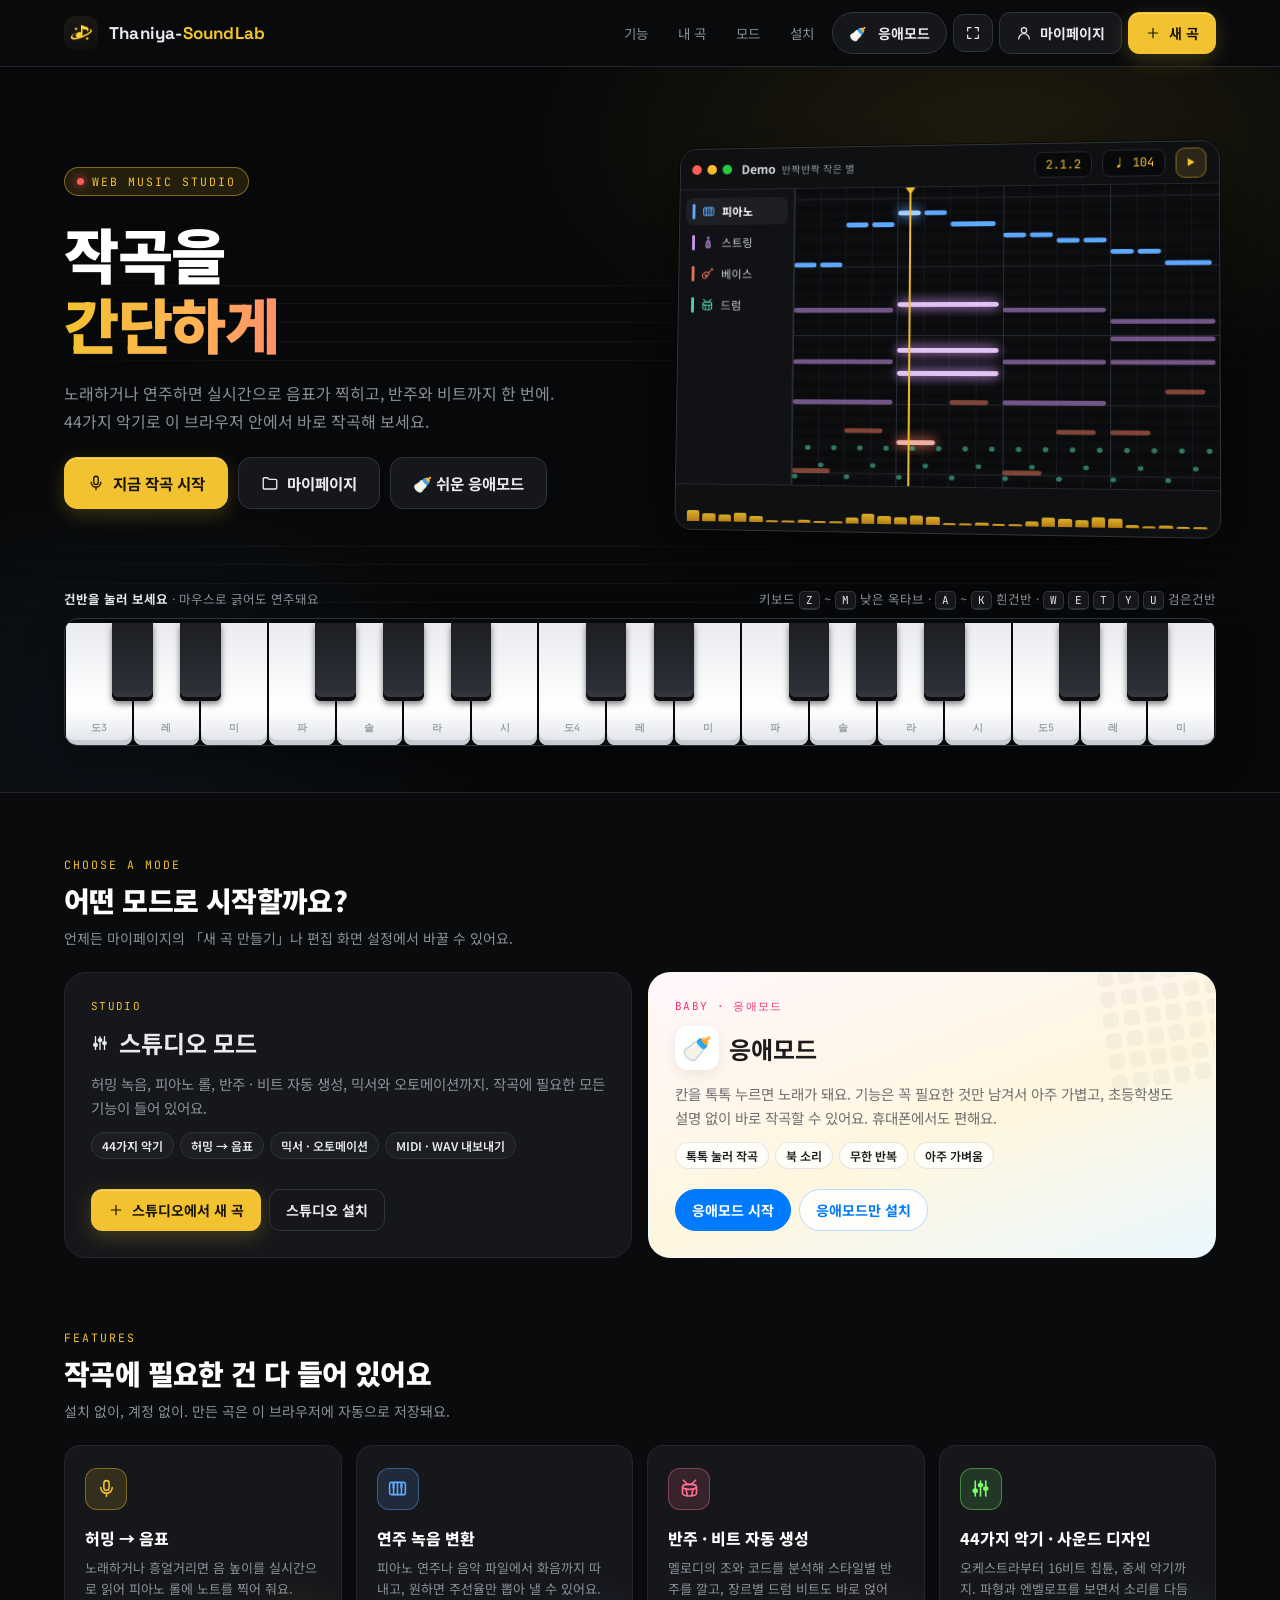
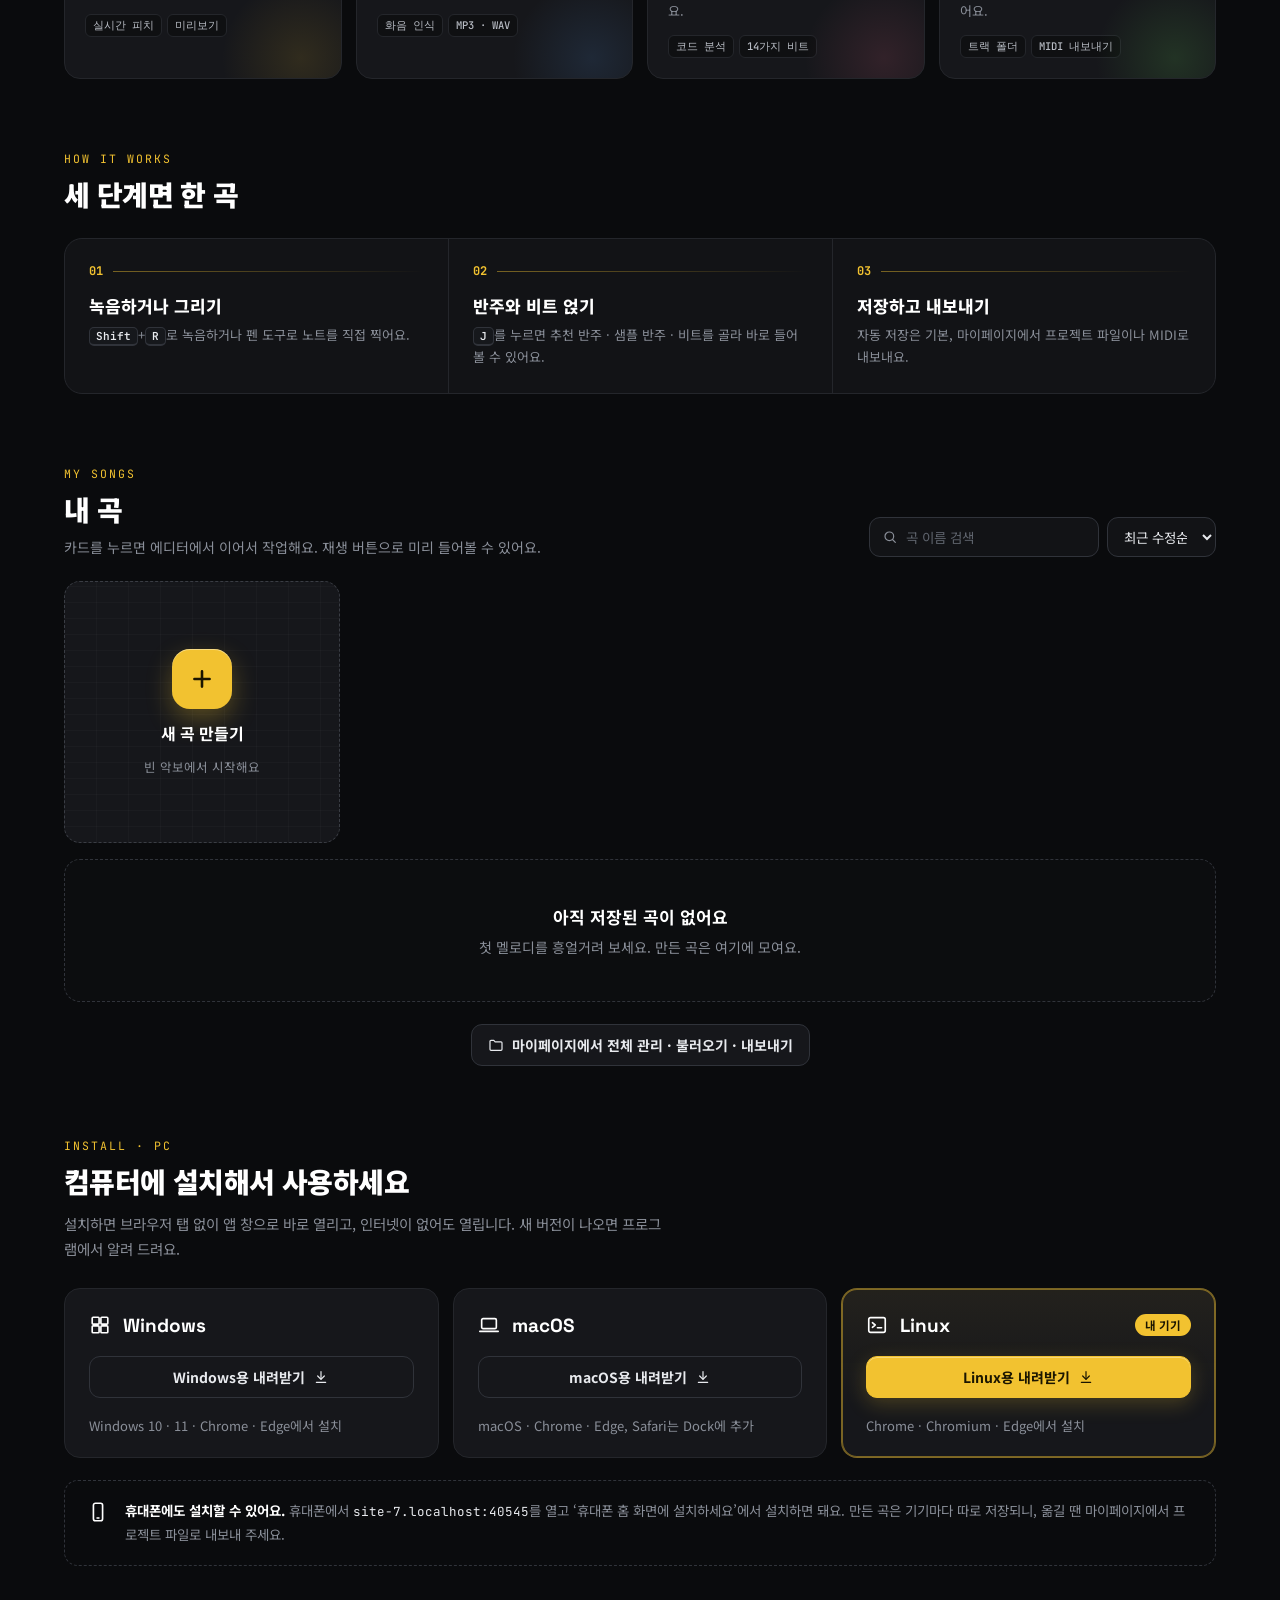
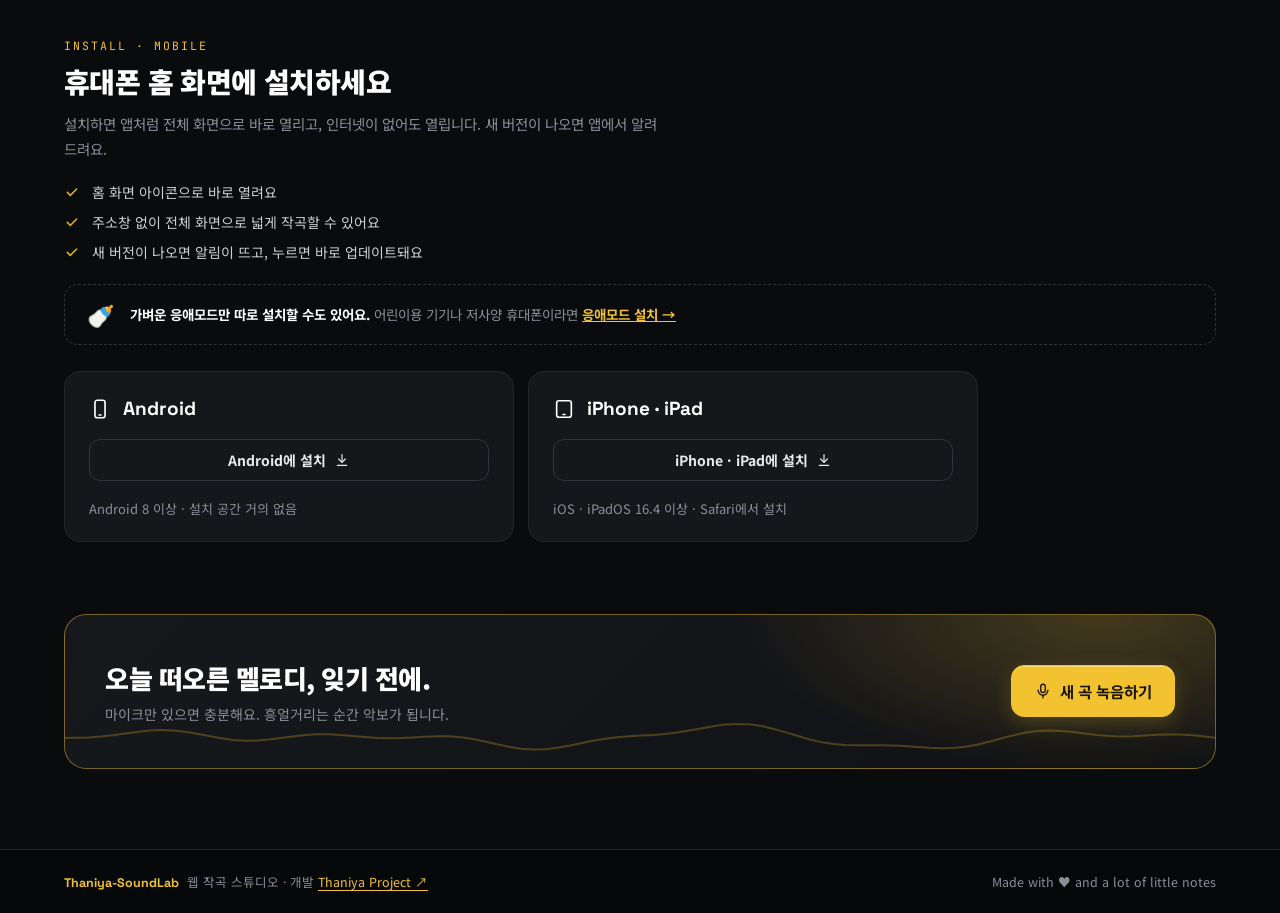
==== commit 580f0e7b: "v 1.3.0 - 응애모드(baby/) 추가: 칸을 눌러 작곡하는 쉬운 모드, 별도 PWA 설치 - 모드 전환: index 모드 섹션, 마이페이지 새 곡 선택 창, 편집 설정 " ====
--- a/index.html
+++ b/index.html
@@ -3,7 +3,8 @@
 <head>
   <meta charset="UTF-8">
   <!-- 로고 인트로 (약 4.5초, 클릭·키로 건너뛰기) — 화면보다 먼저 뜨도록 head 맨 위에 -->
-  <script src="./thaniya-intro.js" data-text="THANIYA PROJECT"></script>
+  <script src="./js/thaniya-intro.js" data-text="THANIYA PROJECT"></script>
+  <script src="./js/loader.js"></script>
   <meta name="viewport" content="width=device-width, initial-scale=1.0, viewport-fit=cover">
   <title>Thaniya-SoundLab - 작곡을 간단하게</title>
   <link rel="icon" href="./Asset/icon.png" type="image/png">
@@ -478,6 +479,7 @@
       .hero-desc br { display: none; }
       .hero-actions { width: 100%; }
       .hero-actions .btn { flex: 1 1 0; padding: 13px 10px; font-size: 14px; }
+      .hero-actions .btn[href="#modes"] { flex-basis: 100%; }
       .daw-body { height: 200px; }
       .eq { height: 38px; }
       .piano { height: 96px; }
@@ -536,6 +538,7 @@
       .brand-name { white-space: nowrap; overflow: hidden; text-overflow: ellipsis; min-width: 0; }
       .nav-links { flex: none; gap: 6px; }
       .nav-links .btn { white-space: nowrap; flex: none; }
+      .nav .btn-babynav { padding: 8px 10px; } .nav .btn-babynav .bbTx { display: none; }
       .btn-my { padding: 8px 14px; letter-spacing: .5px; font-weight: 800; }
       .hero-inner, main, .piano-wrap {
         padding-left: max(16px, calc(var(--sa-l) + 8px));
@@ -553,6 +556,29 @@
       .nav-links .btn { padding: 8px 10px; }
     }
 
+    /* ── 모드 고르기: 스튜디오 / 응애모드 ── */
+    .modes { display: grid; grid-template-columns: 1fr 1fr; gap: 16px; }
+    .mode { position: relative; overflow: hidden; border-radius: 22px; padding: 26px; display: flex; flex-direction: column; gap: 12px; border: 1px solid var(--line); background: var(--card); }
+    .mode h3 { font-family: var(--font-display); font-size: 24px; display: flex; align-items: center; gap: 10px; }
+    .mode p { color: var(--muted); font-size: 14.5px; line-height: 1.65; }
+    .mode ul { list-style: none; display: flex; flex-wrap: wrap; gap: 6px; }
+    .mode li { font-size: 12px; font-weight: 600; padding: 4px 10px; border-radius: 99px; background: var(--card-2); color: var(--text); border: 1px solid var(--line-2); }
+    .mode .mode-acts { display: flex; gap: 8px; flex-wrap: wrap; margin-top: auto; padding-top: 8px; }
+    .mode .mode-tag { font-family: var(--font-mono); font-size: 11px; letter-spacing: .12em; color: var(--accent); }
+    .mode.baby { background: linear-gradient(160deg, #fff7fb 0%, #fff6df 55%, #eaf8ff 100%); color: #1c1c1e; border-color: transparent; }
+    .mode.baby p { color: rgba(60,60,67,.72); }
+    .mode.baby li { background: rgba(255,255,255,.75); border-color: rgba(60,60,67,.12); color: #1c1c1e; }
+    .mode.baby .mode-tag { color: #ff2d77; }
+    .mode.baby .bb-emoji { width: 44px; height: 44px; border-radius: 13px; display: grid; place-items: center; font-size: 24px; background: #fff; box-shadow: 0 4px 14px rgba(0,0,0,.08); }
+    .btn-baby { background: #007aff; color: #fff; border-color: #007aff; border-radius: 999px; }
+    .btn-baby:hover { background: #0a84ff; border-color: #0a84ff; color: #fff; }
+    .btn-baby-ghost { background: rgba(255,255,255,.8); color: #007aff; border-color: rgba(0,122,255,.25); border-radius: 999px; }
+    .btn-baby-ghost:hover { background: #fff; color: #007aff; border-color: #007aff; }
+    .mode.baby .dots-art { position: absolute; right: -10px; top: -10px; display: grid; grid-template-columns: repeat(6, 16px); gap: 5px; opacity: .55; transform: rotate(-8deg); pointer-events: none; }
+    .mode.baby .dots-art i { width: 16px; height: 16px; border-radius: 5px; background: rgba(60,60,67,.08); }
+    .nav .btn-babynav { border-radius: 999px; }
+    @media (max-width: 760px) { .modes { grid-template-columns: 1fr; } .mode { padding: 20px; } .mode .dots-art { display: none; } }
+
     @media (prefers-reduced-motion: reduce) {
       *, *::before, *::after { animation: none !important; transition: none !important; }
     }
@@ -569,7 +595,9 @@
       <div class="nav-links">
         <a href="#features" class="nav-link hide-sm">기능</a>
         <a href="#songs" class="nav-link hide-sm">내 곡</a>
+        <a href="#modes" class="nav-link hide-sm">모드</a>
         <a href="#install" class="nav-link hide-sm">설치</a>
+        <a href="./baby/index.html" class="btn btn-babynav" title="응애모드 — 칸을 톡톡 눌러 쉽게 작곡해요" aria-label="응애모드">🍼<span class="bbTx">&nbsp;응애모드</span></a>
         <button class="btn btn-icon" id="homeFs" type="button" title="전체화면" aria-label="전체화면"></button>
         <a href="#" class="btn hide-sm" data-go="mypage"><span data-icon="user"></span>마이페이지</a>
         <a href="#" class="btn btn-primary hide-sm" data-go="new"><span data-icon="plus"></span>새 곡</a>
@@ -592,6 +620,7 @@
         <div class="hero-actions">
           <a href="#" class="btn btn-primary btn-lg" data-go="new"><span data-icon="mic"></span>지금 작곡 시작</a>
           <a href="#" class="btn btn-lg" data-go="mypage"><span data-icon="folder"></span>마이페이지</a>
+          <a href="#modes" class="btn btn-lg">🍼 쉬운 응애모드</a>
         </div>
       </div>
 
@@ -622,6 +651,39 @@
   </header>
 
   <main>
+    <section id="modes">
+      <div class="section-head">
+        <div>
+          <div class="kicker">CHOOSE A MODE</div>
+          <h2 class="section-title">어떤 모드로 시작할까요?</h2>
+          <p class="section-sub">언제든 마이페이지의 「새 곡 만들기」나 편집 화면 설정에서 바꿀 수 있어요.</p>
+        </div>
+      </div>
+      <div class="modes">
+        <div class="mode">
+          <span class="mode-tag">STUDIO</span>
+          <h3><span data-icon="sliders"></span>스튜디오 모드</h3>
+          <p>허밍 녹음, 피아노 롤, 반주 · 비트 자동 생성, 믹서와 오토메이션까지. 작곡에 필요한 모든 기능이 들어 있어요.</p>
+          <ul><li>44가지 악기</li><li>허밍 → 음표</li><li>믹서 · 오토메이션</li><li>MIDI · WAV 내보내기</li></ul>
+          <div class="mode-acts">
+            <a href="#" class="btn btn-primary" data-go="new"><span data-icon="plus"></span>스튜디오에서 새 곡</a>
+            <a href="#install" class="btn">스튜디오 설치</a>
+          </div>
+        </div>
+        <div class="mode baby">
+          <div class="dots-art"><i></i><i></i><i></i><i></i><i></i><i></i><i></i><i></i><i></i><i></i><i></i><i></i><i></i><i></i><i></i><i></i><i></i><i></i><i></i><i></i><i></i><i></i><i></i><i></i><i></i><i></i><i></i><i></i><i></i><i></i><i></i><i></i><i></i><i></i><i></i><i></i></div>
+          <span class="mode-tag">BABY · 응애모드</span>
+          <h3><span class="bb-emoji">🍼</span>응애모드</h3>
+          <p>칸을 톡톡 누르면 노래가 돼요. 기능은 꼭 필요한 것만 남겨서 아주 가볍고, 초등학생도 설명 없이 바로 작곡할 수 있어요. 휴대폰에서도 편해요.</p>
+          <ul><li>톡톡 눌러 작곡</li><li>북 소리</li><li>무한 반복</li><li>아주 가벼움</li></ul>
+          <div class="mode-acts">
+            <a href="./baby/index.html?new=1" class="btn btn-baby">응애모드 시작</a>
+            <a href="./baby/index.html?install=1" class="btn btn-baby-ghost">응애모드만 설치</a>
+          </div>
+        </div>
+      </div>
+    </section>
+
     <section id="features">
       <div class="section-head">
         <div>
@@ -730,6 +792,10 @@
           <li><svg viewBox="0 0 24 24"><path d="M5 12.5l4.5 4.5L19 7.5"/></svg>주소창 없이 전체 화면으로 넓게 작곡할 수 있어요</li>
           <li><svg viewBox="0 0 24 24"><path d="M5 12.5l4.5 4.5L19 7.5"/></svg>새 버전이 나오면 알림이 뜨고, 누르면 바로 업데이트돼요</li>
         </ul>
+        <div class="tsi-note" style="margin-bottom:14px">
+          <span style="font-size:22px;line-height:1">🍼</span>
+          <div><b>가벼운 응애모드만 따로 설치할 수도 있어요.</b> 어린이용 기기나 저사양 휴대폰이라면 <a href="./baby/index.html?install=1" style="color:var(--accent);font-weight:700">응애모드 설치 →</a></div>
+        </div>
         <div class="tsi-grid two">
           <div class="tsi-card" data-os="android">
             <div class="tsi-head"><svg viewBox="0 0 24 24"><rect x="6.5" y="2.5" width="11" height="19" rx="2.5"/><path d="M11 18.5h2"/></svg><span class="tsi-name">Android</span><span class="tsi-badge">내 기기</span></div>
@@ -782,7 +848,7 @@
 <script>
 /* 스크립트 로더: app.js 든 app.js.txt 든 있는 이름으로 불러오고, 서버가 .txt 를 text/plain(+nosniff)으로 막아도 내용을 읽어서 직접 실행함 */
 (function () {
-  var V = '?v=20261126p', list = [['fullscreen.js', 'fullscreen.js.txt']];
+  var V = '?v=20261126r', list = [['js/fullscreen.js', 'js/fullscreen.js.txt']];
   function run(t, src) { var s = document.createElement('script'); s.text = t + '\n//# sourceURL=' + src; document.body.appendChild(s); }
   function one(names, ok, bad) {
     if (!names.length) return bad();
@@ -796,7 +862,7 @@
     };
     document.body.appendChild(s);
   }
-  function fail(n) { var d = document.createElement('div'); d.style.cssText = 'position:fixed;left:12px;right:12px;bottom:12px;z-index:99999;padding:12px 14px;border-radius:12px;background:#2a1212;color:#ffd7d7;border:1px solid #ff4d4d;font:600 13px system-ui,sans-serif'; d.textContent = '스크립트를 불러오지 못했어요: ' + n[0] + ' (또는 ' + n[1] + ') — 같은 폴더에 있는지 확인해 주세요'; document.body.appendChild(d); }
+  function fail(n) { var d = document.createElement('div'); d.style.cssText = 'position:fixed;left:12px;right:12px;bottom:12px;z-index:99999;padding:12px 14px;border-radius:12px;background:#2a1212;color:#ffd7d7;border:1px solid #ff4d4d;font:600 13px system-ui,sans-serif'; d.textContent = '스크립트를 불러오지 못했어요: ' + n[0] + ' (또는 ' + n[1] + ') — js 폴더에 있는지 확인해 주세요'; document.body.appendChild(d); }
   (function next(i) { if (i < list.length) one(list[i], function () { next(i + 1); }, function () { fail(list[i]); }); })(0);
 })();
 </script>
